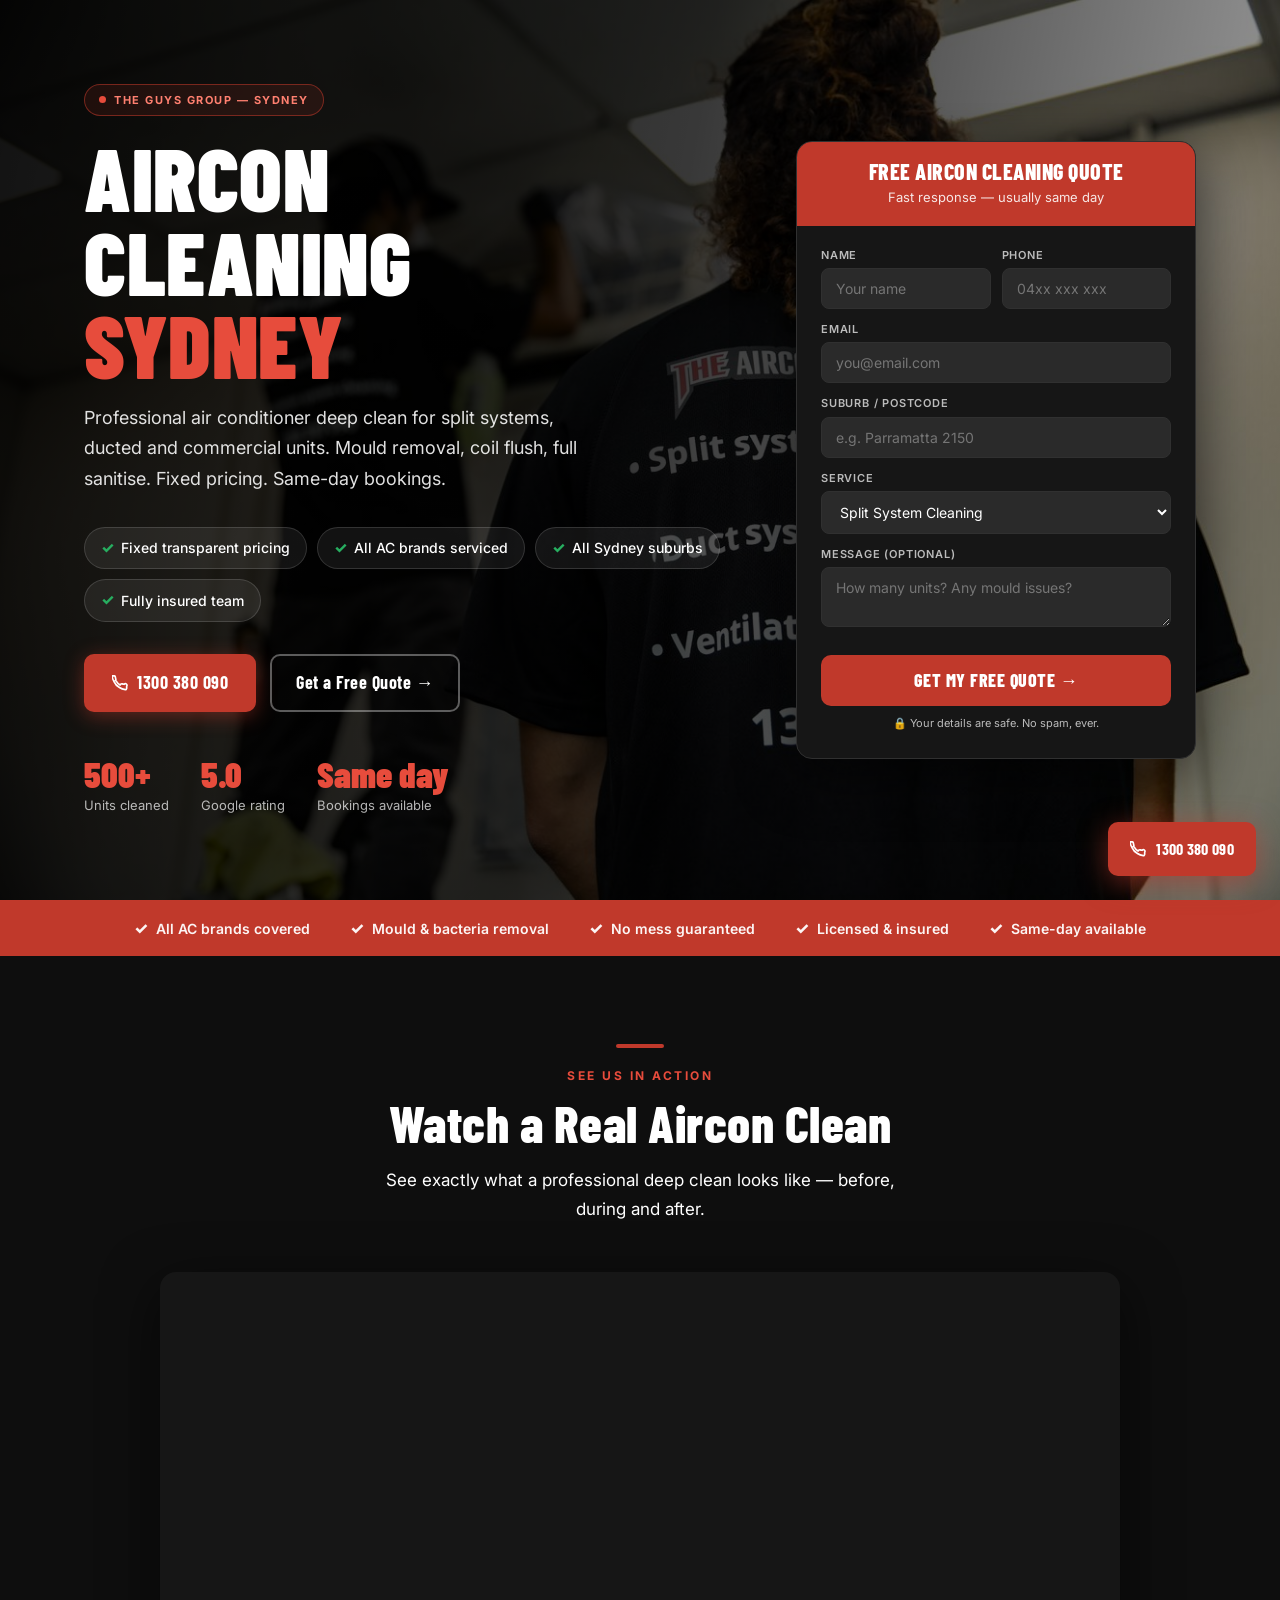
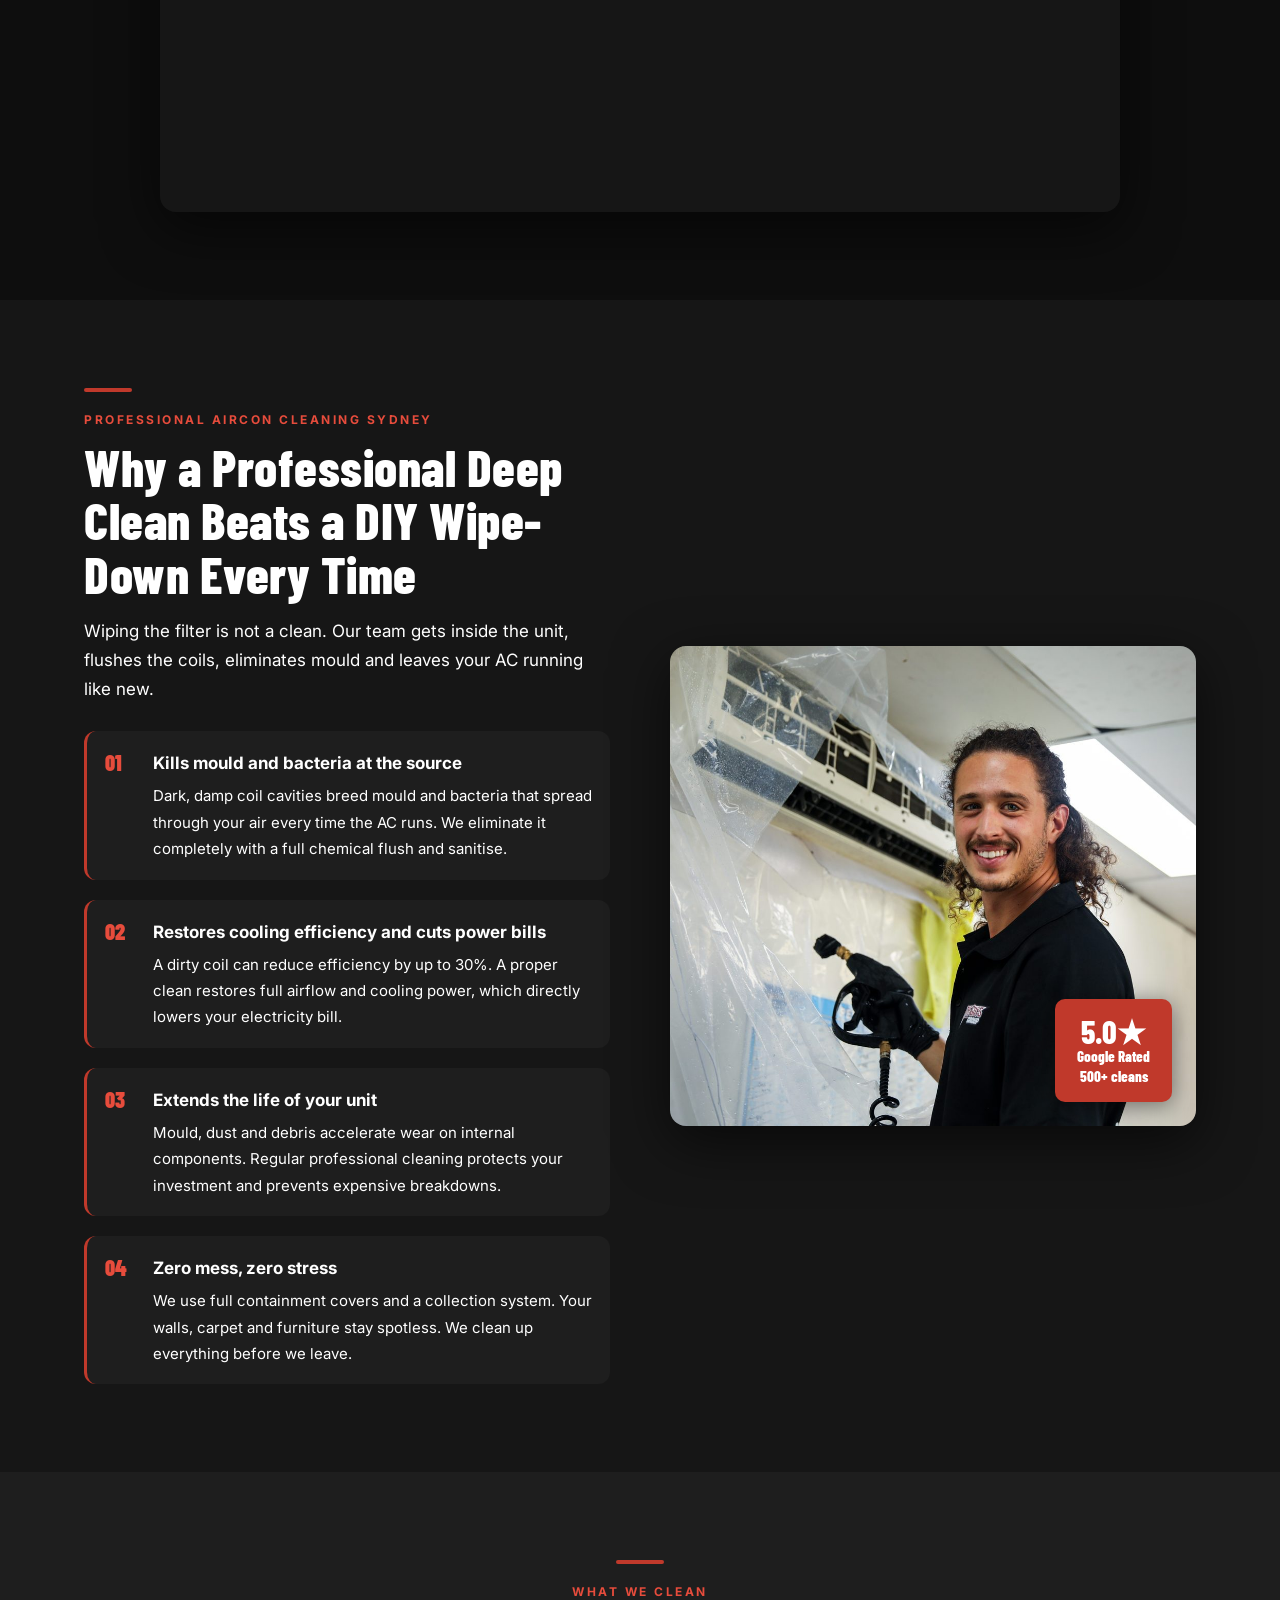
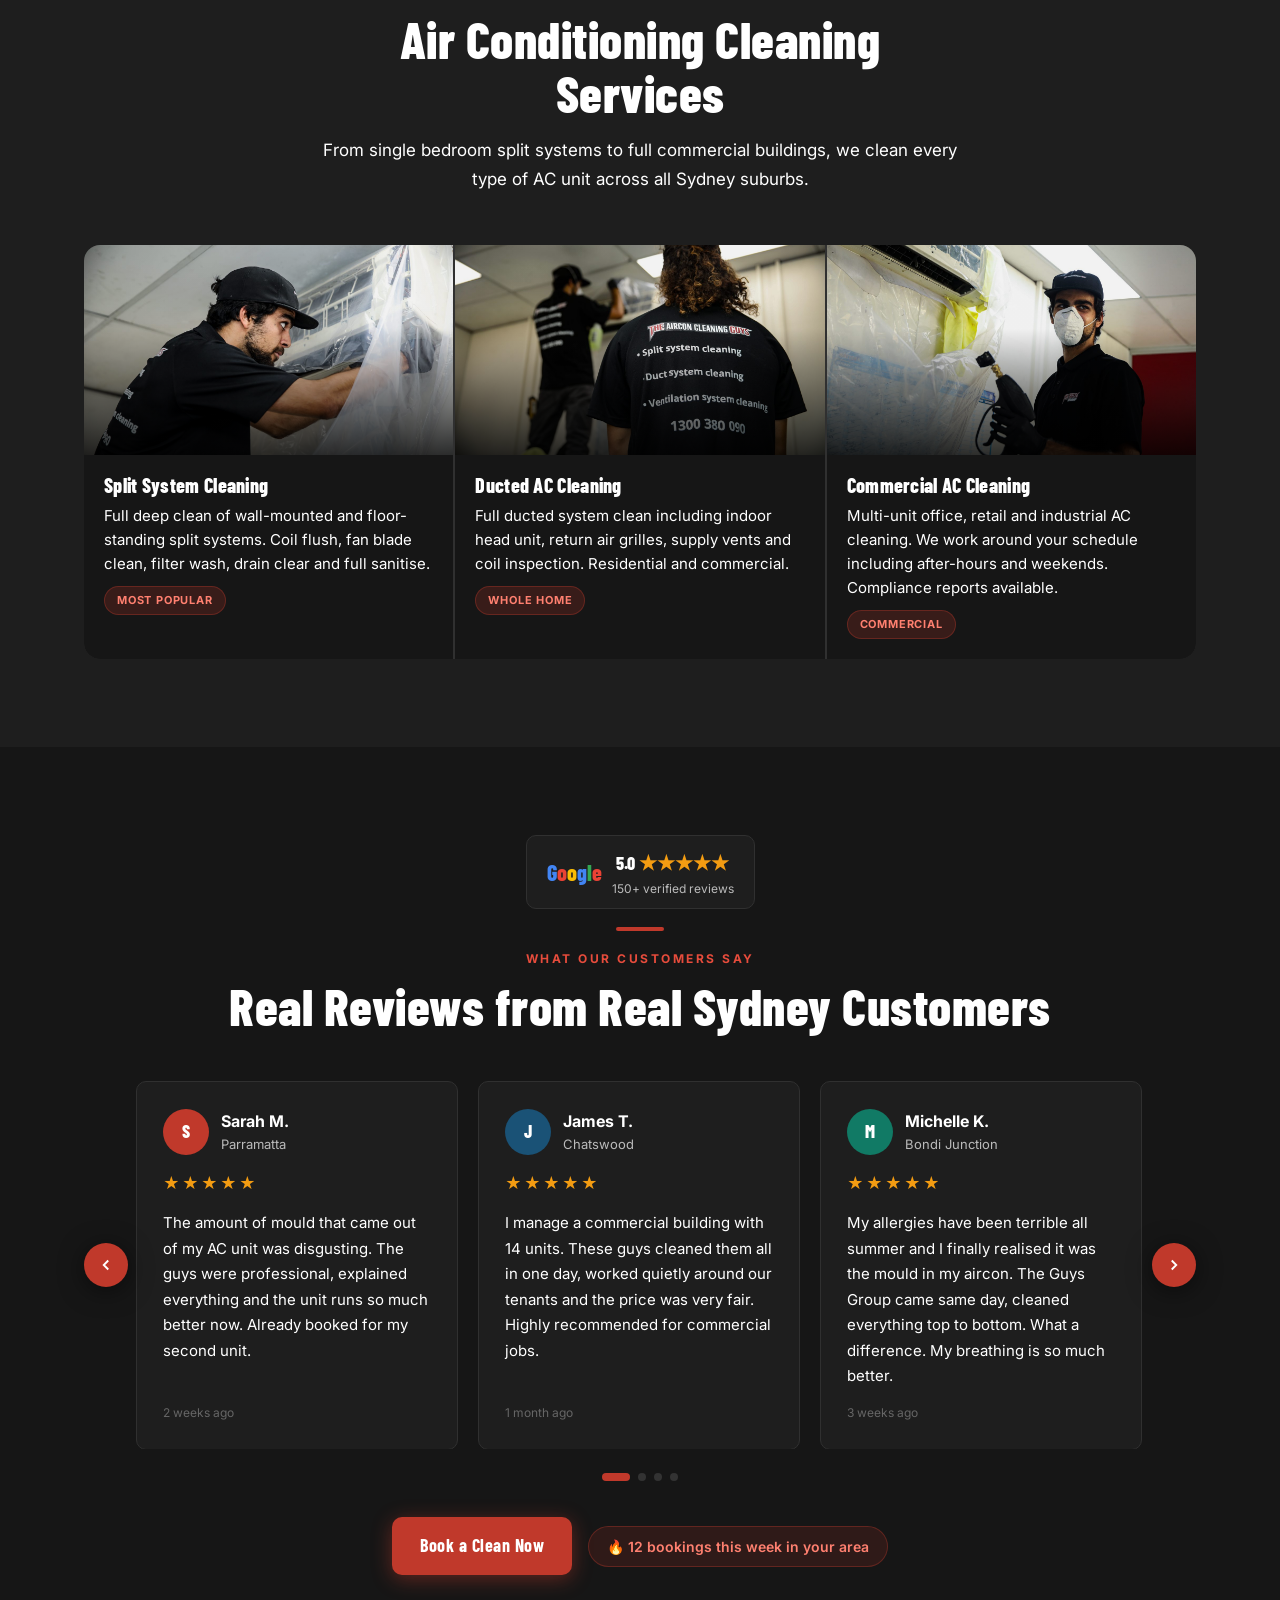
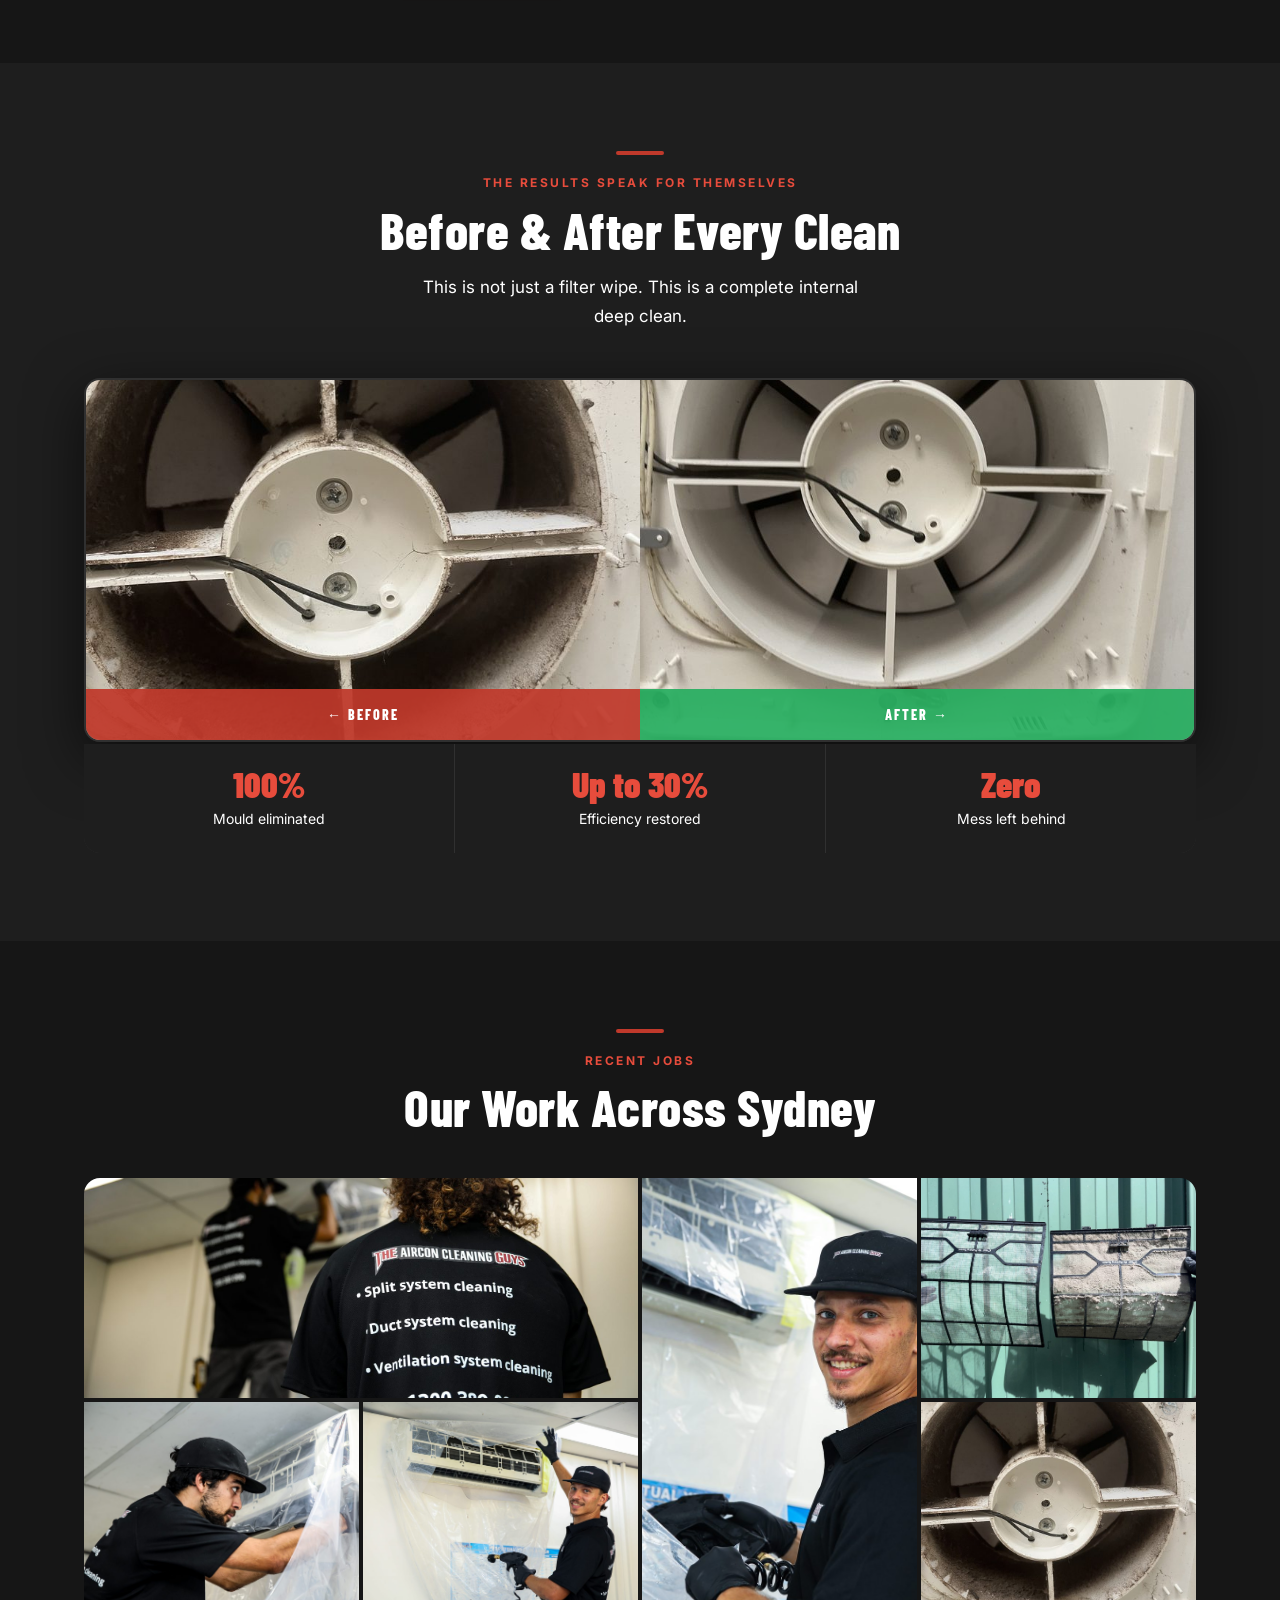
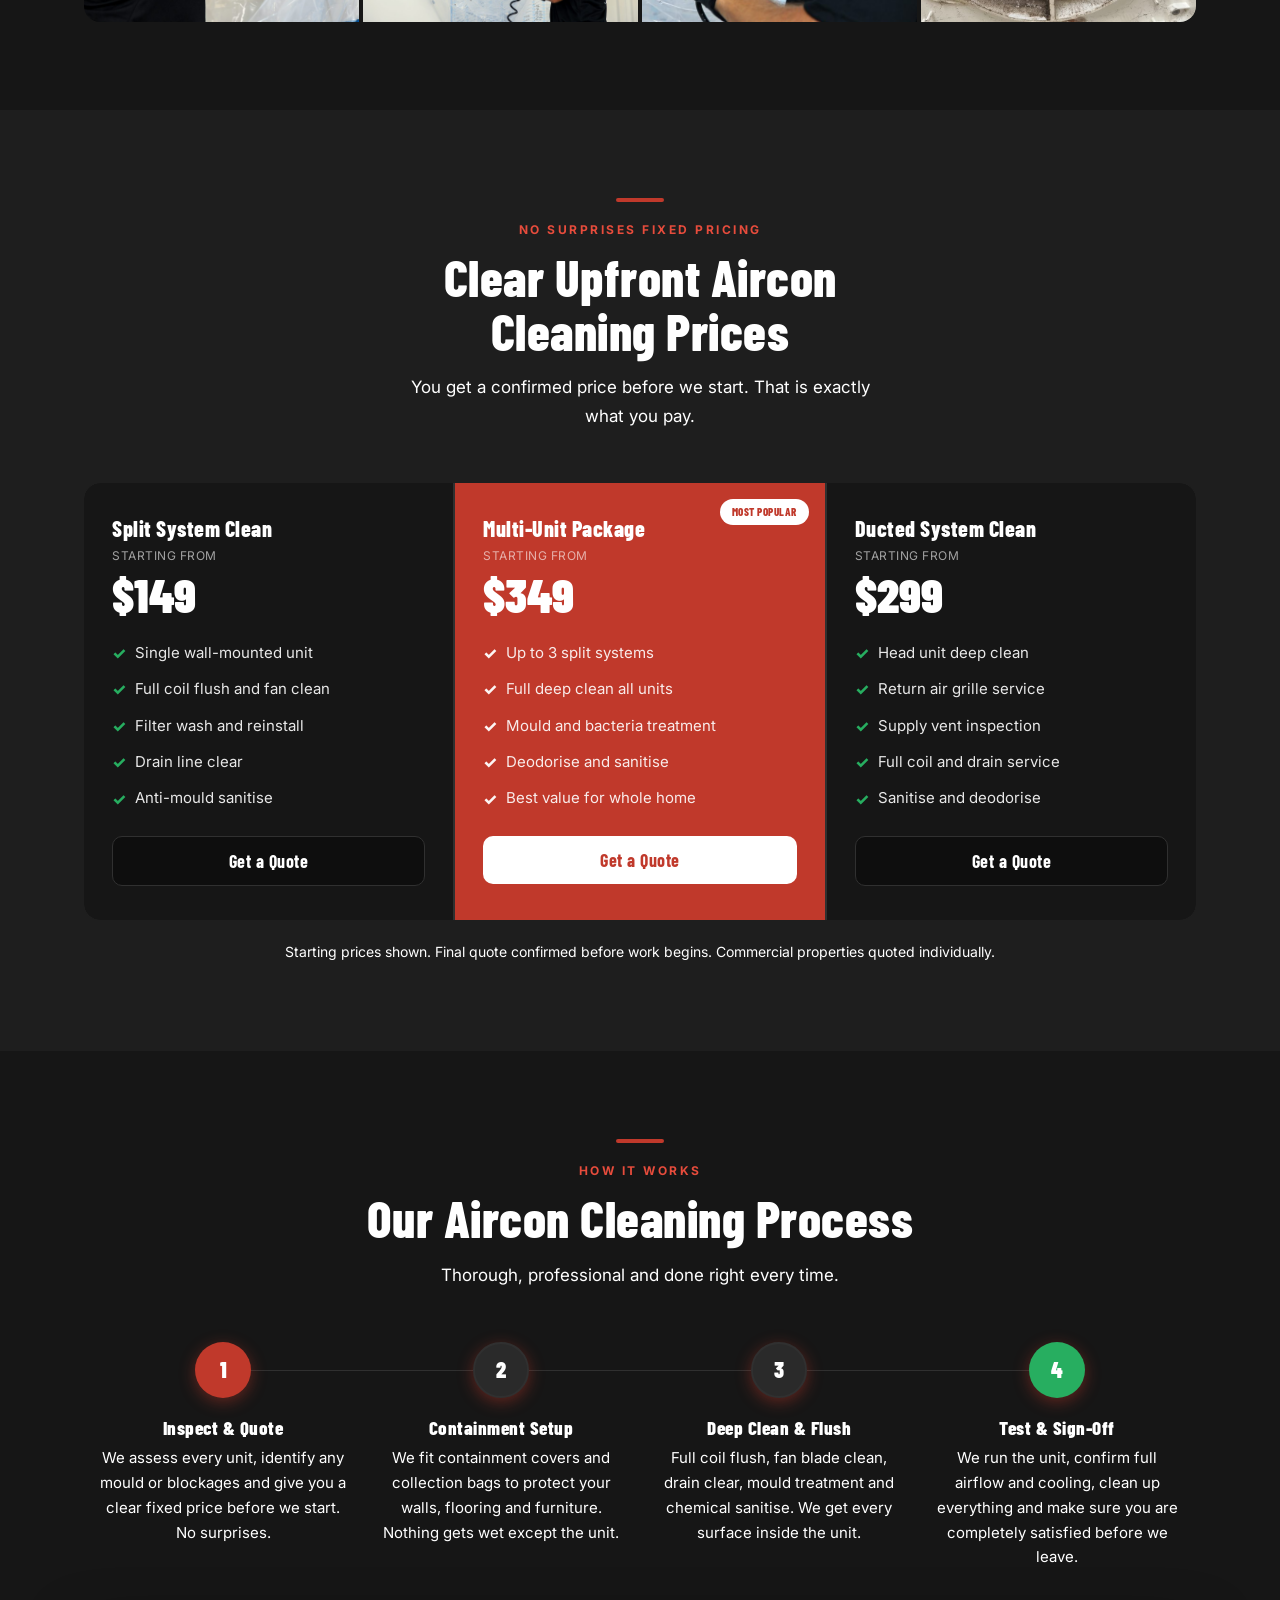
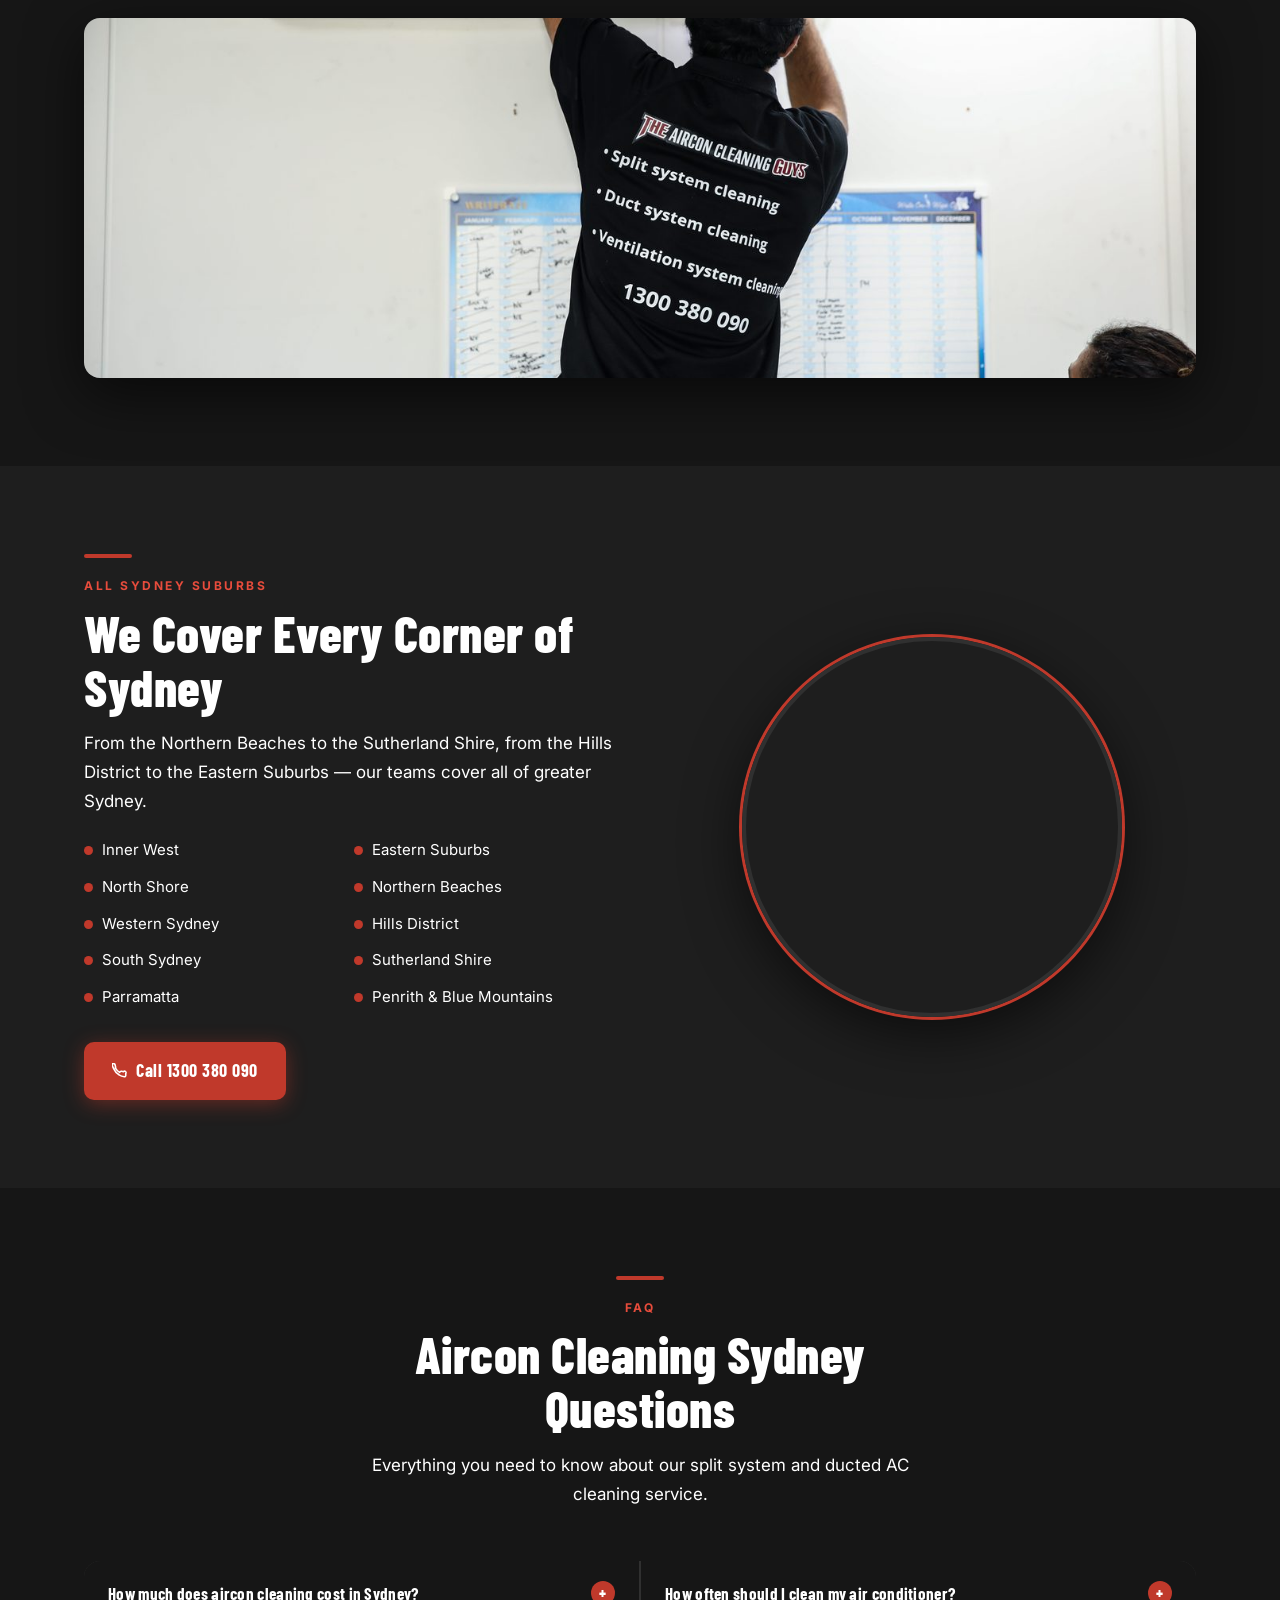
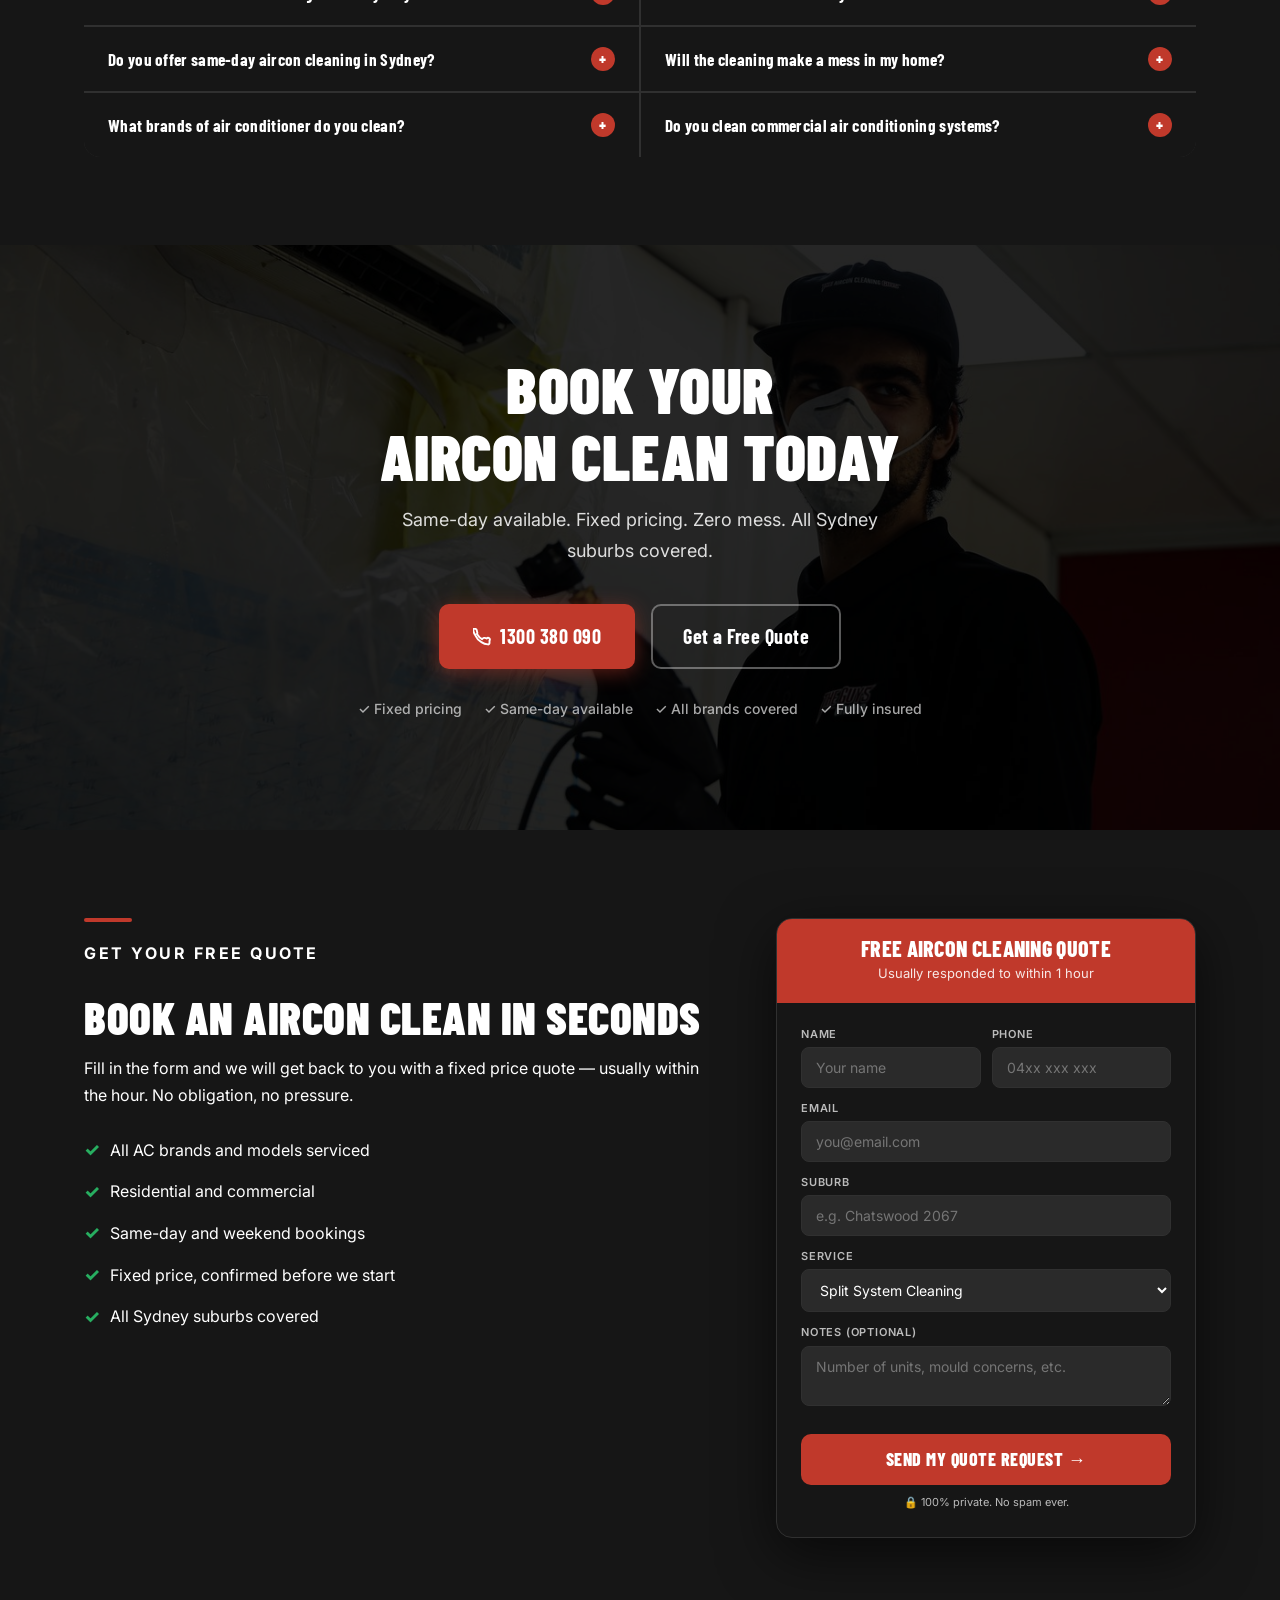
==== aircon-cleaning.html @ b76daede "Remove nav header from aircon cleaning page" ====
<!DOCTYPE html>
<html lang="en">
<head>
<meta charset="UTF-8">
<meta name="viewport" content="width=device-width,initial-scale=1">
<title>Air Conditioner Cleaning Sydney | The Guys Group | 1300 380 090</title>
<meta name="description" content="Professional air conditioner cleaning Sydney. Split system, ducted & commercial AC deep clean. Mould removal, coil clean, sanitise. Same-day bookings. Call 1300 380 090.">
<link rel="canonical" href="https://theguyservicegroup.com/aircon-cleaning">
<link href="https://fonts.googleapis.com/css2?family=Barlow+Condensed:wght@600;700;800;900&family=Inter:wght@400;500;600;700&display=swap" rel="stylesheet">
<script src="https://www.google.com/recaptcha/api.js?onload=onRecaptchaLoad&render=explicit" async defer></script>
<style>
:root{
  --red:#C0392B;--red-dark:#96261F;--red-light:#E74C3C;
  --dark:#0E0E0E;--dark2:#161616;--dark3:#1E1E1E;--mid:#2A2A2A;
  --border:#303030;--white:#FFFFFF;--off-white:#F0F0F0;
  --text:#FFFFFF;--muted:#BBBBBB;
  --green:#27AE60;
  --shadow:0 4px 24px rgba(0,0,0,0.5);
  --shadow-lg:0 16px 56px rgba(0,0,0,0.6);
  --radius:10px;--radius-lg:16px;
}
*,*::before,*::after{box-sizing:border-box;margin:0;padding:0}
html{scroll-behavior:smooth}
body{font-family:'Inter',sans-serif;font-size:16px;line-height:1.65;color:var(--white);background:var(--dark);overflow-x:hidden}
h1,h2,h3,h4,.heading-font{font-family:'Barlow Condensed',sans-serif;line-height:1.05;color:var(--white);letter-spacing:.5px}
img{max-width:100%;display:block}
a{text-decoration:none;color:inherit}
.container{width:100%;max-width:1160px;margin:0 auto;padding:0 24px}
.eyebrow{font-size:12px;font-weight:700;letter-spacing:2.5px;text-transform:uppercase;color:var(--red-light);margin-bottom:10px;font-family:'Inter',sans-serif}
.heading{font-size:clamp(30px,4vw,52px);font-weight:800;margin-bottom:16px}
.subtext{font-size:17px;color:var(--white);line-height:1.7;font-weight:400}
.section{padding:88px 0}
.section-dark{background:var(--dark2)}
.section-mid{background:var(--dark3)}
.red-bar{width:48px;height:4px;background:var(--red);margin-bottom:18px;border-radius:2px}

/* SCROLL ANIMATIONS */
.fade-up{opacity:0;transform:translateY(36px);transition:opacity .7s ease,transform .7s ease}
.fade-up.visible{opacity:1;transform:none}
.fade-left{opacity:0;transform:translateX(-36px);transition:opacity .7s ease,transform .7s ease}
.fade-left.visible{opacity:1;transform:none}
.fade-right{opacity:0;transform:translateX(36px);transition:opacity .7s ease,transform .7s ease}
.fade-right.visible{opacity:1;transform:none}
.delay-1{transition-delay:.1s}.delay-2{transition-delay:.2s}.delay-3{transition-delay:.3s}.delay-4{transition-delay:.4s}



/* HERO */
.hero{position:relative;min-height:100vh;display:flex;align-items:center;overflow:hidden;padding:60px 0}
.hero-bg{position:absolute;inset:0;background-image:url('images/aircon/aircon-cleaning-team-commercial-sydney.jpg');background-size:cover;background-position:center 30%}
.hero-overlay{position:absolute;inset:0;background:linear-gradient(100deg,rgba(0,0,0,0.93) 0%,rgba(0,0,0,0.78) 50%,rgba(0,0,0,0.35) 100%)}
.hero-inner{position:relative;z-index:1;display:grid;grid-template-columns:1fr 400px;gap:52px;align-items:center;width:100%}
.hero-tag{display:inline-flex;align-items:center;gap:8px;border:1px solid rgba(192,57,43,0.55);color:#FF8070;font-size:11px;font-weight:700;padding:6px 14px;border-radius:50px;margin-bottom:20px;letter-spacing:1.5px;text-transform:uppercase;font-family:'Inter',sans-serif;background:rgba(192,57,43,0.12)}
.live-dot{width:7px;height:7px;background:#E74C3C;border-radius:50%;animation:pulse 1.8s infinite}
@keyframes pulse{0%,100%{opacity:1;transform:scale(1)}50%{opacity:.4;transform:scale(1.4)}}
.hero h1{font-size:clamp(48px,7vw,88px);font-weight:900;color:white;margin-bottom:6px;line-height:.95;text-transform:uppercase}
.hero h1 .red{color:var(--red-light)}
.hero-sub{font-size:18px;color:rgba(255,255,255,0.88);margin-bottom:32px;max-width:520px;line-height:1.7;margin-top:16px}
.hero-pills{display:flex;flex-wrap:wrap;gap:10px;margin-bottom:32px}
.pill{display:flex;align-items:center;gap:7px;background:rgba(255,255,255,0.07);border:1px solid rgba(255,255,255,0.14);border-radius:50px;padding:8px 16px;color:var(--white);font-size:14px;font-weight:500}
.pill-tick{color:#27AE60;font-weight:800;font-size:15px}
.hero-btns{display:flex;align-items:center;gap:14px;flex-wrap:wrap;margin-bottom:44px}
.btn-red{display:inline-flex;align-items:center;gap:9px;background:var(--red);color:white;font-family:'Barlow Condensed',sans-serif;font-weight:700;font-size:18px;letter-spacing:.5px;padding:14px 28px;border-radius:var(--radius);transition:all .2s;box-shadow:0 4px 20px rgba(192,57,43,0.45)}
.btn-red:hover{background:var(--red-dark);transform:translateY(-2px)}
.btn-ghost{display:inline-flex;align-items:center;gap:9px;background:transparent;border:2px solid rgba(255,255,255,0.35);color:white;font-family:'Barlow Condensed',sans-serif;font-weight:700;font-size:18px;letter-spacing:.5px;padding:12px 24px;border-radius:var(--radius);transition:all .2s}
.btn-ghost:hover{border-color:white;background:rgba(255,255,255,0.1)}
.hero-stats{display:flex;gap:32px;flex-wrap:wrap}
.h-stat .n{font-family:'Barlow Condensed',sans-serif;font-weight:900;font-size:36px;color:var(--red-light);line-height:1}
.h-stat .l{font-size:13px;color:rgba(255,255,255,0.7);margin-top:3px}

/* FORM */
.form-card{background:var(--dark2);border:1px solid var(--border);border-radius:var(--radius-lg);overflow:hidden;box-shadow:var(--shadow-lg)}
.form-top{background:var(--red);padding:18px 24px;text-align:center}
.form-top h3{font-family:'Barlow Condensed',sans-serif;font-size:22px;font-weight:800;color:white;margin:0;letter-spacing:.5px}
.form-top p{font-size:13px;color:rgba(255,255,255,0.88);margin-top:4px}
.form-body{padding:20px 24px 26px}
.fr{margin-bottom:11px}
.fr label{display:block;font-size:11px;font-weight:600;color:var(--muted);margin-bottom:4px;text-transform:uppercase;letter-spacing:.8px}
.fr input,.fr select,.fr textarea{width:100%;background:var(--mid);border:1px solid var(--border);border-radius:8px;padding:11px 14px;font-family:'Inter',sans-serif;font-size:14px;color:var(--white);outline:none;transition:border-color .2s}
.fr input:focus,.fr select:focus,.fr textarea:focus{border-color:var(--red-light)}
.fr select option{background:var(--mid);color:white}
.fr textarea{resize:vertical;min-height:60px}
.fg{display:grid;grid-template-columns:1fr 1fr;gap:11px}
.recaptcha-wrap{margin:8px 0 4px;display:flex;justify-content:center;transform:scale(0.85);transform-origin:left center}
.recaptcha-error{color:#E74C3C;font-size:11px;margin-top:3px;display:none;font-weight:600}
.btn-submit{width:100%;background:var(--red);color:white;font-family:'Barlow Condensed',sans-serif;font-weight:800;font-size:18px;letter-spacing:.5px;padding:14px;border:none;border-radius:var(--radius);cursor:pointer;margin-top:6px;transition:all .2s}
.btn-submit:hover{background:var(--red-dark);transform:translateY(-1px)}
.form-note{text-align:center;font-size:11px;color:var(--muted);margin-top:8px}

/* TRUST BAR */
.trust-bar{background:var(--red);padding:15px 0}
.trust-bar-inner{display:flex;align-items:center;justify-content:center;gap:40px;flex-wrap:wrap}
.tb-item{display:flex;align-items:center;gap:8px;color:rgba(255,255,255,0.95);font-size:14px;font-weight:600}
.tb-check{font-weight:800;font-size:16px}

/* VIDEO */
.video-section{background:var(--dark);padding:88px 0}
.video-hdr{text-align:center;margin-bottom:48px}
.video-wrap{position:relative;border-radius:var(--radius-lg);overflow:hidden;box-shadow:var(--shadow-lg);background:var(--dark2);max-width:960px;margin:0 auto}
.video-wrap iframe{width:100%;aspect-ratio:16/9;display:block;border:0}
.video-mobile{display:none;max-width:400px;margin:0 auto;border-radius:var(--radius-lg);overflow:hidden;box-shadow:var(--shadow-lg)}
.video-mobile iframe{width:100%;aspect-ratio:9/16;display:block;border:0}
@media(max-width:640px){.video-wrap{display:none}.video-mobile{display:block}}

/* WHY */
.why-grid{display:grid;grid-template-columns:1fr 1fr;gap:60px;align-items:center}
.why-img-wrap{position:relative;border-radius:var(--radius-lg);overflow:hidden;box-shadow:var(--shadow-lg)}
.why-img-wrap img{width:100%;height:480px;object-fit:cover;object-position:center top;display:block}
@media(max-width:960px){.hero-inner{display:flex;flex-direction:column}.hero-inner .form-card{width:100%;max-width:100%}}
.why-badge{position:absolute;bottom:24px;right:24px;background:var(--red);color:white;font-family:'Barlow Condensed',sans-serif;font-weight:800;font-size:15px;padding:16px 22px;border-radius:var(--radius);text-align:center;line-height:1.3;box-shadow:var(--shadow)}
.why-badge .big{display:block;font-size:32px;line-height:1}
.why-list{list-style:none;display:flex;flex-direction:column;gap:20px;margin-top:28px}
.why-item{display:flex;align-items:flex-start;gap:16px;padding:18px;background:var(--dark3);border-radius:12px;border-left:3px solid var(--red);transition:transform .15s}
.why-item:hover{transform:translateX(5px)}
.wi-num{font-family:'Barlow Condensed',sans-serif;font-weight:900;font-size:22px;color:var(--red-light);min-width:32px;line-height:1;padding-top:2px}
.wi-text strong{display:block;font-size:17px;font-weight:700;color:white;margin-bottom:5px}
.wi-text span{font-size:15px;color:var(--white);line-height:1.6}

/* SERVICES */
.svc-intro{text-align:center;max-width:640px;margin:0 auto 52px}
.svc-grid{display:grid;grid-template-columns:repeat(3,1fr);gap:2px;background:var(--border);border-radius:var(--radius-lg);overflow:hidden}
.svc-tile{background:var(--dark2);overflow:hidden;position:relative;cursor:default}
.svc-tile:hover .svc-img img{transform:scale(1.07)}
.svc-img{height:210px;overflow:hidden;position:relative}
.svc-img img{width:100%;height:100%;object-fit:cover;display:block;transition:transform .45s}
.svc-overlay{position:absolute;inset:0;background:linear-gradient(to top,rgba(0,0,0,0.8) 0%,rgba(0,0,0,0.05) 60%)}
.svc-body{padding:20px}
.svc-body h3{font-family:'Barlow Condensed',sans-serif;font-size:20px;font-weight:800;color:white;margin-bottom:8px;letter-spacing:.3px}
.svc-body p{font-size:15px;color:var(--white);line-height:1.6}
.svc-tag{display:inline-block;margin-top:10px;background:rgba(192,57,43,0.2);color:#FF8070;font-size:11px;font-weight:700;padding:4px 12px;border-radius:50px;border:1px solid rgba(192,57,43,0.35);letter-spacing:.8px;text-transform:uppercase;font-family:'Inter',sans-serif}

/* REVIEWS */
.rev-section-hdr{text-align:center;margin-bottom:48px}
.carousel-outer{position:relative;padding:0 52px}
.carousel-wrap{overflow:hidden;border-radius:4px}
.carousel-track{display:flex;transition:transform .75s cubic-bezier(0.25,0.46,0.45,0.94);will-change:transform}
.rev-card{background:var(--dark3);border:1px solid var(--border);border-radius:var(--radius);padding:26px;display:flex;flex-direction:column;gap:14px;flex-shrink:0;box-sizing:border-box;transition:border-color .2s}
.rev-card:hover{border-color:rgba(192,57,43,0.45)}
.rev-row{display:flex;align-items:center;gap:12px}
.rev-av{width:46px;height:46px;border-radius:50%;color:white;display:flex;align-items:center;justify-content:center;font-family:'Barlow Condensed',sans-serif;font-weight:800;font-size:18px;flex-shrink:0}
.rev-name{font-weight:700;font-size:16px;color:white}
.rev-sub{font-size:13px;color:var(--muted)}
.rev-stars{color:#F39C12;font-size:16px;letter-spacing:2px}
.rev-text{font-size:15px;color:var(--white);line-height:1.7;flex:1}
.rev-date{font-size:12px;color:#666}
.carousel-arrow{position:absolute;top:50%;transform:translateY(-50%);z-index:10;width:44px;height:44px;border-radius:50%;background:var(--red);border:none;cursor:pointer;display:flex;align-items:center;justify-content:center;box-shadow:var(--shadow);transition:all .2s;color:white}
.carousel-arrow:hover{background:var(--red-dark);transform:translateY(-50%) scale(1.1)}
.carousel-arrow.prev{left:0}.carousel-arrow.next{right:0}
.carousel-arrow svg{width:18px;height:18px;stroke:white;fill:none;stroke-width:2.5}
.carousel-dots{display:flex;justify-content:center;gap:8px;margin-top:24px}
.carousel-dot{width:8px;height:8px;border-radius:50%;background:#333;border:none;cursor:pointer;transition:all .3s;padding:0}
.carousel-dot.active{background:var(--red);width:28px;border-radius:4px}
.g-badge{display:inline-flex;align-items:center;gap:10px;background:var(--dark3);border:1px solid var(--border);border-radius:10px;padding:10px 20px;margin-bottom:18px}
.g-letters{font-family:'Barlow Condensed',sans-serif;font-weight:800;font-size:22px}
.G{color:#4285F4}.o1{color:#EA4335}.o2{color:#FBBC05}.g2{color:#4285F4}.l{color:#34A853}.e{color:#EA4335}
.g-score{font-family:'Barlow Condensed',sans-serif;font-weight:800;font-size:18px;color:white}
.g-count{font-size:12px;color:var(--muted)}
.g-stars{color:#F39C12;font-size:20px}
.rev-btns{display:flex;align-items:center;justify-content:center;gap:16px;margin-top:36px;flex-wrap:wrap}
.btn-outline-white{display:inline-flex;align-items:center;gap:9px;border:2px solid var(--border);color:var(--white);font-family:'Barlow Condensed',sans-serif;font-weight:700;font-size:18px;letter-spacing:.5px;padding:12px 22px;border-radius:var(--radius);transition:all .2s}
.btn-outline-white:hover{border-color:var(--red-light);color:var(--red-light)}
.urgency-tag{background:rgba(192,57,43,0.15);border:1px solid rgba(192,57,43,0.35);color:#FF8070;border-radius:50px;padding:8px 18px;font-size:14px;font-weight:600}

/* BEFORE AFTER */
.ba-hdr{text-align:center;max-width:560px;margin:0 auto 48px}
.ba-split{display:grid;grid-template-columns:1fr 1fr;border-radius:var(--radius-lg);overflow:hidden;box-shadow:var(--shadow-lg);border:2px solid var(--border)}
.ba-side{position:relative;overflow:hidden}
.ba-side img{width:100%;height:360px;object-fit:cover;display:block;transition:transform .4s}
.ba-side:hover img{transform:scale(1.03)}
.ba-badge{position:absolute;bottom:0;left:0;right:0;padding:14px;text-align:center;font-family:'Barlow Condensed',sans-serif;font-weight:800;font-size:14px;letter-spacing:2px;text-transform:uppercase;color:white}
.ba-badge.before{background:rgba(192,57,43,0.92)}.ba-badge.after{background:rgba(39,174,96,0.92)}
.ba-stats{display:grid;grid-template-columns:repeat(3,1fr);gap:1px;background:var(--border);margin-top:2px;border-radius:0 0 var(--radius-lg) var(--radius-lg);overflow:hidden}
.ba-stat{background:var(--dark3);padding:22px;text-align:center}
.ba-stat .n{font-family:'Barlow Condensed',sans-serif;font-weight:900;font-size:36px;color:var(--red-light);line-height:1}
.ba-stat .l{font-size:14px;color:var(--white);margin-top:5px}

/* GALLERY */
.gallery-hdr{text-align:center;margin-bottom:44px}
.gallery-grid{display:grid;grid-template-columns:repeat(4,1fr);grid-auto-rows:220px;gap:4px;border-radius:var(--radius-lg);overflow:hidden}
.gi{overflow:hidden;position:relative}
.gi img{width:100%;height:100%;object-fit:cover;display:block;transition:transform .45s}
.gi:hover img{transform:scale(1.06)}
.gi.tall{grid-row:span 2}.gi.wide{grid-column:span 2}

/* PRICING */
.pricing-hdr{text-align:center;max-width:560px;margin:0 auto 52px}
.pricing-grid{display:grid;grid-template-columns:repeat(3,1fr);gap:2px;background:var(--border);border-radius:var(--radius-lg);overflow:hidden}
.pc{background:var(--dark2);padding:34px 28px;position:relative;transition:background .2s}
.pc:hover{background:var(--dark3)}.pc.feat{background:var(--red)}.pc.feat:hover{background:var(--red-dark)}
.pc-pop{position:absolute;top:16px;right:16px;background:white;color:var(--red);font-family:'Barlow Condensed',sans-serif;font-weight:800;font-size:11px;padding:4px 12px;border-radius:50px;letter-spacing:.5px;text-transform:uppercase}
.pc h3{font-family:'Barlow Condensed',sans-serif;font-size:22px;font-weight:800;color:white;margin-bottom:6px}
.pc-from{font-size:12px;color:rgba(255,255,255,0.6);text-transform:uppercase;letter-spacing:.5px;margin-bottom:4px}
.pc-num{font-family:'Barlow Condensed',sans-serif;font-weight:900;font-size:48px;color:white;line-height:1;margin-bottom:22px}
.pc-feats{list-style:none;display:flex;flex-direction:column;gap:10px;margin-bottom:24px}
.pc-feats li{display:flex;align-items:center;gap:9px;font-size:15px;color:rgba(255,255,255,0.9)}
.pfc{color:#27AE60;font-weight:800;font-size:16px}
.pc.feat .pfc{color:rgba(255,255,255,0.95)}
.btn-price{width:100%;background:var(--dark);color:white;font-family:'Barlow Condensed',sans-serif;font-weight:700;font-size:18px;letter-spacing:.5px;padding:13px;border:1px solid var(--border);border-radius:var(--radius);cursor:pointer;transition:all .2s}
.btn-price:hover{background:var(--red);border-color:var(--red)}
.pc.feat .btn-price{background:white;color:var(--red);border:none}
.pc.feat .btn-price:hover{background:var(--dark);color:white}
.pricing-note{text-align:center;font-size:14px;color:var(--white);margin-top:20px}

/* PROCESS */
.proc-hdr{text-align:center;margin-bottom:52px}
.proc-grid{display:grid;grid-template-columns:repeat(4,1fr);gap:0;position:relative}
.proc-grid::before{content:"";position:absolute;top:28px;left:12.5%;right:12.5%;height:1px;background:var(--border);z-index:0}
.proc-step{text-align:center;padding:0 16px;position:relative;z-index:1}
.proc-num{width:56px;height:56px;background:var(--red);border-radius:50%;display:flex;align-items:center;justify-content:center;font-family:'Barlow Condensed',sans-serif;font-weight:900;font-size:22px;color:white;margin:0 auto 20px;box-shadow:0 4px 16px rgba(192,57,43,0.45)}
.proc-step:nth-child(2) .proc-num,.proc-step:nth-child(3) .proc-num{background:var(--mid);border:2px solid var(--border)}
.proc-step:nth-child(4) .proc-num{background:var(--green)}
.proc-step h3{font-family:'Barlow Condensed',sans-serif;font-size:19px;font-weight:800;color:white;margin-bottom:9px}
.proc-step p{font-size:15px;color:var(--white);line-height:1.65}
.proc-img{border-radius:var(--radius-lg);overflow:hidden;box-shadow:var(--shadow-lg);margin-top:48px}
.proc-img img{width:100%;height:360px;object-fit:cover;display:block}

/* MAP */
.map-layout{display:grid;grid-template-columns:1fr 1fr;gap:56px;align-items:center}
.map-circle{width:380px;height:380px;border-radius:50%;overflow:hidden;border:4px solid var(--border);box-shadow:0 0 0 3px var(--red),var(--shadow-lg);position:relative;flex-shrink:0}
.map-circle iframe{width:100%;height:100%;border:0;display:block;pointer-events:none}
.map-points{list-style:none;display:grid;grid-template-columns:1fr 1fr;gap:12px;margin-top:22px}
.map-point{display:flex;align-items:center;gap:9px;font-size:15px;color:var(--white)}
.map-dot{width:9px;height:9px;border-radius:50%;background:var(--red);flex-shrink:0}

/* FAQ */
.faq-grid{display:grid;grid-template-columns:1fr 1fr;gap:2px;background:var(--border);border-radius:var(--radius-lg);overflow:hidden;margin-top:52px}
.faq-item{background:var(--dark2)}
.faq-q{width:100%;background:none;border:none;padding:20px 24px;text-align:left;font-family:'Barlow Condensed',sans-serif;font-weight:700;font-size:17px;letter-spacing:.3px;color:white;cursor:pointer;display:flex;align-items:center;justify-content:space-between;gap:12px;transition:background .2s}
.faq-q:hover{background:var(--mid)}
.faq-icon{width:24px;height:24px;border-radius:50%;background:var(--red);color:white;display:flex;align-items:center;justify-content:center;font-size:16px;font-weight:800;flex-shrink:0;transition:transform .3s}
.faq-q.open .faq-icon{transform:rotate(45deg)}
.faq-a{max-height:0;overflow:hidden;transition:max-height .35s ease}
.faq-a.open{max-height:300px}
.faq-a p{padding:0 24px 20px;font-size:15px;color:var(--white);line-height:1.75}

/* FINAL CTA */
.fcta{position:relative;overflow:hidden;padding:110px 0;text-align:center}
.fcta-bg{position:absolute;inset:0;background-image:url('images/aircon/aircon-cleaning-technician-mask-sydney.jpg');background-size:cover;background-position:center}
.fcta-overlay{position:absolute;inset:0;background:rgba(0,0,0,0.85)}
.fcta-inner{position:relative;z-index:1}
.fcta h2{font-size:clamp(36px,5vw,68px);font-weight:900;color:white;margin-bottom:16px;text-transform:uppercase}
.fcta p{font-size:18px;color:rgba(255,255,255,0.85);margin-bottom:38px;max-width:540px;margin-left:auto;margin-right:auto;line-height:1.7}
.fcta-btns{display:flex;justify-content:center;gap:16px;flex-wrap:wrap}
.ftrust{margin-top:28px;color:rgba(255,255,255,0.65);font-size:14px;display:flex;align-items:center;justify-content:center;gap:22px;flex-wrap:wrap;font-weight:500}

/* FINAL FORM */
.ff-grid{display:grid;grid-template-columns:1fr 420px;gap:60px;align-items:start}
.ff-copy h2{font-size:clamp(28px,3.5vw,48px);font-weight:900;margin-bottom:14px;text-transform:uppercase}
.ff-copy p{font-size:16px;color:var(--white);margin-bottom:26px;line-height:1.7}
.perks{list-style:none;display:flex;flex-direction:column;gap:12px}
.perks li{display:flex;align-items:center;gap:10px;font-size:16px;color:var(--white)}
.pck{color:var(--green);font-size:18px;font-weight:800}
.ff-card{background:var(--dark2);border:1px solid var(--border);border-radius:var(--radius-lg);overflow:hidden;box-shadow:var(--shadow-lg)}
.ff-band{background:var(--red);padding:18px 24px;text-align:center}
.ff-band h3{font-family:'Barlow Condensed',sans-serif;font-size:22px;font-weight:800;color:white;margin:0;letter-spacing:.3px}
.ff-band p{font-size:13px;color:rgba(255,255,255,0.88);margin-top:3px}
.ff-body{padding:22px 24px 26px}

/* FLOAT */
.float-cta{position:fixed;bottom:24px;right:24px;z-index:900;animation:slideup .7s ease-out}
.float-btn{display:flex;align-items:center;gap:10px;background:var(--red);color:white;font-family:'Barlow Condensed',sans-serif;font-weight:700;font-size:16px;letter-spacing:.3px;padding:14px 22px;border-radius:var(--radius);box-shadow:0 6px 28px rgba(192,57,43,0.55);transition:all .2s}
.float-btn:hover{background:var(--red-dark);transform:translateY(-2px)}
@keyframes slideup{0%{transform:translateY(80px);opacity:0}80%{transform:translateY(-4px)}100%{transform:translateY(0);opacity:1}}

/* MOBILE */
@media(max-width:960px){
  .hero-inner,.why-grid,.ff-grid,.map-layout{grid-template-columns:1fr;gap:36px}
  .hero{min-height:auto;padding:100px 0 60px}
  .form-card{max-width:520px;width:100%}
  .svc-grid{grid-template-columns:1fr 1fr}
  .gallery-grid{grid-template-columns:1fr 1fr;grid-auto-rows:180px}
  .gi.tall{grid-row:span 1}.gi.wide{grid-column:span 1}
  .ba-split{grid-template-columns:1fr}
  .ba-side img{height:260px}
  .pricing-grid{grid-template-columns:1fr;max-width:440px;margin:0 auto}
  .proc-grid{grid-template-columns:1fr 1fr;gap:36px}
  .proc-grid::before{display:none}
  .faq-grid{grid-template-columns:1fr}
  .map-circle{width:300px;height:300px}
  .carousel-outer{padding:0 44px}
  .nav-logo{font-size:16px;letter-spacing:0}
  .why-img-wrap img{height:360px}
  .section{padding:64px 0}
  .hero-stats{gap:20px}
  .ff-grid{grid-template-columns:1fr}
  .ff-card{max-width:520px}
  .ba-stats{grid-template-columns:repeat(3,1fr)}
}
@media(max-width:640px){
  .svc-grid,.proc-grid{grid-template-columns:1fr}
  .gallery-grid{grid-template-columns:1fr 1fr;grid-auto-rows:150px}
  .fg{grid-template-columns:1fr}
  .btn-red,.btn-ghost{width:100%;justify-content:center;font-size:16px}
  .hero h1{font-size:48px}
  .hero-sub{font-size:16px}
  .hero-pills{gap:8px}
  .pill{font-size:13px;padding:7px 12px}
  .trust-bar-inner{gap:12px;padding:0 8px}
  .tb-item{font-size:13px}
  .carousel-outer{padding:0 36px}
  .map-layout{grid-template-columns:1fr}
  .map-circle{width:260px;height:260px;margin:0 auto}
  .map-points{grid-template-columns:1fr}
  .ba-stats{grid-template-columns:1fr}
  .ba-stat{padding:16px}
  .ba-side img{height:220px}
  .nav-logo{font-size:13px}
  .nav-phone{font-size:14px;padding:8px 14px}
  .nav-phone svg{display:none}
  .pricing-grid{max-width:100%}
  .pc{padding:26px 20px}
  .hero-stats .h-stat .n{font-size:28px}
  .h-stat .l{font-size:12px}
  .hero-stats{gap:16px}
  .section{padding:52px 0}
  .why-img-wrap img{height:280px}
  .proc-img img{height:220px}
  .recaptcha-wrap{transform:scale(0.75);transform-origin:left center}
  .urgency-tag{font-size:12px;padding:6px 14px}
  .rev-btns{flex-direction:column;align-items:center}
  .fcta{padding:72px 0}
  .ftrust{gap:14px;font-size:13px}
  .ff-copy h2{font-size:28px}
  .float-btn{font-size:14px;padding:12px 18px}
}
</style>
</head>
<body>



<!-- HERO -->
<section class="hero" id="home">
  <div class="hero-bg"></div>
  <div class="hero-overlay"></div>
  <div class="container">
    <div class="hero-inner">
      <div class="fade-left">
        <div class="hero-tag"><span class="live-dot"></span> The Guys Group &mdash; Sydney</div>
        <h1>AIRCON<br>CLEANING<br><span class="red">SYDNEY</span></h1>
        <p class="hero-sub">Professional air conditioner deep clean for split systems, ducted and commercial units. Mould removal, coil flush, full sanitise. Fixed pricing. Same-day bookings.</p>
        <div class="hero-pills">
          <div class="pill"><span class="pill-tick">&#10003;</span> Fixed transparent pricing</div>
          <div class="pill"><span class="pill-tick">&#10003;</span> All AC brands serviced</div>
          <div class="pill"><span class="pill-tick">&#10003;</span> All Sydney suburbs</div>
          <div class="pill"><span class="pill-tick">&#10003;</span> Fully insured team</div>
        </div>
        <div class="hero-btns">
          <a href="tel:1300380090" class="btn-red">
            <svg width="16" height="16" viewBox="0 0 24 24" fill="none" stroke="currentColor" stroke-width="2.5"><path d="M22 16.92v3a2 2 0 01-2.18 2 19.79 19.79 0 01-8.63-3.07A19.5 19.5 0 013.07 9.81 19.79 19.79 0 010 1.19h3a2 2 0 012 1.72 13.1 13.1 0 00.67 2.95 2 2 0 01-.45 2.11L6.09 8.91a16 16 0 006 6l1.19-1.19a2 2 0 012.11-.45 13.1 13.1 0 002.95.67A2 2 0 0122 16.92z"/></svg>
            1300 380 090
          </a>
          <a href="#quote" class="btn-ghost">Get a Free Quote &#8594;</a>
        </div>
        <div class="hero-stats">
          <div class="h-stat"><div class="n">500+</div><div class="l">Units cleaned</div></div>
          <div class="h-stat"><div class="n">5.0</div><div class="l">Google rating</div></div>
          <div class="h-stat"><div class="n">Same day</div><div class="l">Bookings available</div></div>
        </div>
      </div>
      <div class="form-card fade-right" id="quote">
        <div class="form-top">
          <h3>FREE AIRCON CLEANING QUOTE</h3>
          <p>Fast response &mdash; usually same day</p>
        </div>
        <div class="form-body">
          <div class="fg">
            <div class="fr"><label>Name</label><input type="text" placeholder="Your name"></div>
            <div class="fr"><label>Phone</label><input type="tel" placeholder="04xx xxx xxx"></div>
          </div>
          <div class="fr"><label>Email</label><input type="email" placeholder="you@email.com"></div>
          <div class="fr"><label>Suburb / Postcode</label><input type="text" placeholder="e.g. Parramatta 2150"></div>
          <div class="fr"><label>Service</label>
            <select>
              <option>Split System Cleaning</option>
              <option>Ducted AC Cleaning</option>
              <option>Commercial AC Clean</option>
              <option>Mould Removal &amp; Sanitise</option>
              <option>Multi-Unit Package</option>
            </select>
          </div>
          <div class="fr"><label>Message (optional)</label><textarea placeholder="How many units? Any mould issues?"></textarea></div>
          <div class="recaptcha-wrap"><div class="g-recaptcha"></div></div>
          <div class="recaptcha-error">Please complete the reCAPTCHA above.</div>
          <button class="btn-submit" onclick="submitForm(this)">GET MY FREE QUOTE &rarr;</button>
          <p class="form-note">&#128274; Your details are safe. No spam, ever.</p>
        </div>
      </div>
    </div>
  </div>
</section>

<!-- TRUST BAR -->
<div class="trust-bar">
  <div class="container">
    <div class="trust-bar-inner">
      <div class="tb-item"><span class="tb-check">&#10003;</span> All AC brands covered</div>
      <div class="tb-item"><span class="tb-check">&#10003;</span> Mould &amp; bacteria removal</div>
      <div class="tb-item"><span class="tb-check">&#10003;</span> No mess guaranteed</div>
      <div class="tb-item"><span class="tb-check">&#10003;</span> Licensed &amp; insured</div>
      <div class="tb-item"><span class="tb-check">&#10003;</span> Same-day available</div>
    </div>
  </div>
</div>

<!-- VIDEO SECTION -->
<section class="video-section">
  <div class="container">
    <div class="video-hdr fade-up">
      <div class="red-bar" style="margin:0 auto 18px"></div>
      <p class="eyebrow">See Us In Action</p>
      <h2 class="heading">Watch a Real Aircon Clean</h2>
      <p class="subtext" style="max-width:520px;margin:0 auto">See exactly what a professional deep clean looks like &mdash; before, during and after.</p>
    </div>
    <div class="video-wrap fade-up delay-1">
      <iframe src="https://www.youtube.com/embed/_UU4XjZZGp4" title="The Guys Group Aircon Cleaning Sydney" allowfullscreen loading="lazy"></iframe>
    </div>
    <div class="video-mobile fade-up delay-1">
      <iframe src="https://www.youtube.com/embed/vczHTSopx9s" title="The Guys Group Aircon Cleaning Sydney Short" allowfullscreen loading="lazy"></iframe>
    </div>
  </div>
</section>

<!-- WHY US -->
<section class="section section-dark">
  <div class="container">
    <div class="why-grid">
      <div class="fade-left">
        <div class="red-bar"></div>
        <p class="eyebrow">Professional Aircon Cleaning Sydney</p>
        <h2 class="heading">Why a Professional Deep Clean Beats a DIY Wipe-Down Every Time</h2>
        <p class="subtext">Wiping the filter is not a clean. Our team gets inside the unit, flushes the coils, eliminates mould and leaves your AC running like new.</p>
        <ul class="why-list">
          <li class="why-item">
            <div class="wi-num">01</div>
            <div class="wi-text"><strong>Kills mould and bacteria at the source</strong><span>Dark, damp coil cavities breed mould and bacteria that spread through your air every time the AC runs. We eliminate it completely with a full chemical flush and sanitise.</span></div>
          </li>
          <li class="why-item">
            <div class="wi-num">02</div>
            <div class="wi-text"><strong>Restores cooling efficiency and cuts power bills</strong><span>A dirty coil can reduce efficiency by up to 30%. A proper clean restores full airflow and cooling power, which directly lowers your electricity bill.</span></div>
          </li>
          <li class="why-item">
            <div class="wi-num">03</div>
            <div class="wi-text"><strong>Extends the life of your unit</strong><span>Mould, dust and debris accelerate wear on internal components. Regular professional cleaning protects your investment and prevents expensive breakdowns.</span></div>
          </li>
          <li class="why-item">
            <div class="wi-num">04</div>
            <div class="wi-text"><strong>Zero mess, zero stress</strong><span>We use full containment covers and a collection system. Your walls, carpet and furniture stay spotless. We clean up everything before we leave.</span></div>
          </li>
        </ul>
      </div>
      <div class="fade-right">
        <div class="why-img-wrap">
          <img src="images/aircon/aircon-cleaning-guy-smiling-hose-sydney.jpg" alt="Professional aircon cleaning technician Sydney" loading="lazy">
          <div class="why-badge"><span class="big">5.0&#9733;</span>Google Rated<br>500+ cleans</div>
        </div>
      </div>
    </div>
  </div>
</section>

<!-- SERVICES -->
<section class="section section-mid">
  <div class="container">
    <div class="svc-intro fade-up">
      <div class="red-bar" style="margin:0 auto 18px"></div>
      <p class="eyebrow">What We Clean</p>
      <h2 class="heading">Air Conditioning Cleaning Services</h2>
      <p class="subtext">From single bedroom split systems to full commercial buildings, we clean every type of AC unit across all Sydney suburbs.</p>
    </div>
    <div class="svc-grid fade-up delay-1">
      <div class="svc-tile">
        <div class="svc-img">
          <img src="images/aircon/aircon-cleaning-technician-close-up-sydney.jpg" alt="Split system aircon cleaning Sydney" loading="lazy">
          <div class="svc-overlay"></div>
        </div>
        <div class="svc-body">
          <h3>Split System Cleaning</h3>
          <p>Full deep clean of wall-mounted and floor-standing split systems. Coil flush, fan blade clean, filter wash, drain clear and full sanitise.</p>
          <span class="svc-tag">MOST POPULAR</span>
        </div>
      </div>
      <div class="svc-tile">
        <div class="svc-img">
          <img src="images/aircon/aircon-cleaning-team-commercial-sydney.jpg" alt="Ducted air conditioning cleaning Sydney" loading="lazy">
          <div class="svc-overlay"></div>
        </div>
        <div class="svc-body">
          <h3>Ducted AC Cleaning</h3>
          <p>Full ducted system clean including indoor head unit, return air grilles, supply vents and coil inspection. Residential and commercial.</p>
          <span class="svc-tag">WHOLE HOME</span>
        </div>
      </div>
      <div class="svc-tile">
        <div class="svc-img">
          <img src="images/aircon/aircon-cleaning-technician-mask-sydney.jpg" alt="Commercial aircon cleaning Sydney" loading="lazy">
          <div class="svc-overlay"></div>
        </div>
        <div class="svc-body">
          <h3>Commercial AC Cleaning</h3>
          <p>Multi-unit office, retail and industrial AC cleaning. We work around your schedule including after-hours and weekends. Compliance reports available.</p>
          <span class="svc-tag">COMMERCIAL</span>
        </div>
      </div>
    </div>
  </div>
</section>

<!-- REVIEWS -->
<section class="section section-dark">
  <div class="container">
    <div class="rev-section-hdr fade-up">
      <div class="g-badge">
        <div class="g-letters"><span class="G">G</span><span class="o1">o</span><span class="o2">o</span><span class="g2">g</span><span class="l">l</span><span class="e">e</span></div>
        <div><div class="g-score">5.0 <span class="g-stars">&#9733;&#9733;&#9733;&#9733;&#9733;</span></div><div class="g-count">150+ verified reviews</div></div>
      </div>
      <div class="red-bar" style="margin:0 auto 18px"></div>
      <p class="eyebrow">What Our Customers Say</p>
      <h2 class="heading">Real Reviews from Real Sydney Customers</h2>
    </div>
    <div class="carousel-outer fade-up delay-1">
      <button class="carousel-arrow prev" onclick="revSlide(-1)" aria-label="Previous">
        <svg viewBox="0 0 24 24"><polyline points="15 18 9 12 15 6"/></svg>
      </button>
      <div class="carousel-wrap">
        <div class="carousel-track" id="revTrack">
          <div class="rev-card">
            <div class="rev-row"><div class="rev-av" style="background:#C0392B">S</div><div><div class="rev-name">Sarah M.</div><div class="rev-sub">Parramatta</div></div></div>
            <div class="rev-stars">&#9733;&#9733;&#9733;&#9733;&#9733;</div>
            <p class="rev-text">The amount of mould that came out of my AC unit was disgusting. The guys were professional, explained everything and the unit runs so much better now. Already booked for my second unit.</p>
            <div class="rev-date">2 weeks ago</div>
          </div>
          <div class="rev-card">
            <div class="rev-row"><div class="rev-av" style="background:#1A5276">J</div><div><div class="rev-name">James T.</div><div class="rev-sub">Chatswood</div></div></div>
            <div class="rev-stars">&#9733;&#9733;&#9733;&#9733;&#9733;</div>
            <p class="rev-text">I manage a commercial building with 14 units. These guys cleaned them all in one day, worked quietly around our tenants and the price was very fair. Highly recommended for commercial jobs.</p>
            <div class="rev-date">1 month ago</div>
          </div>
          <div class="rev-card">
            <div class="rev-row"><div class="rev-av" style="background:#117A65">M</div><div><div class="rev-name">Michelle K.</div><div class="rev-sub">Bondi Junction</div></div></div>
            <div class="rev-stars">&#9733;&#9733;&#9733;&#9733;&#9733;</div>
            <p class="rev-text">My allergies have been terrible all summer and I finally realised it was the mould in my aircon. The Guys Group came same day, cleaned everything top to bottom. What a difference. My breathing is so much better.</p>
            <div class="rev-date">3 weeks ago</div>
          </div>
          <div class="rev-card">
            <div class="rev-row"><div class="rev-av" style="background:#7D3C98">D</div><div><div class="rev-name">David R.</div><div class="rev-sub">Penrith</div></div></div>
            <div class="rev-stars">&#9733;&#9733;&#9733;&#9733;&#9733;</div>
            <p class="rev-text">Called at 8am and they were at my place by 11am. Split system was barely cooling and now it runs perfectly. They also found a blocked drain I had no idea about. Worth every dollar.</p>
            <div class="rev-date">1 week ago</div>
          </div>
          <div class="rev-card">
            <div class="rev-row"><div class="rev-av" style="background:#B7950B">L</div><div><div class="rev-name">Linda C.</div><div class="rev-sub">Sutherland</div></div></div>
            <div class="rev-stars">&#9733;&#9733;&#9733;&#9733;&#9733;</div>
            <p class="rev-text">Really professional young team. They were on time, wore covers on their shoes, cleaned everything and left no mess whatsoever. The price was exactly as quoted. Will use every year without hesitation.</p>
            <div class="rev-date">2 months ago</div>
          </div>
          <div class="rev-card">
            <div class="rev-row"><div class="rev-av" style="background:#1F618D">A</div><div><div class="rev-name">Andrew P.</div><div class="rev-sub">Castle Hill</div></div></div>
            <div class="rev-stars">&#9733;&#9733;&#9733;&#9733;&#9733;</div>
            <p class="rev-text">Ducted system across two levels cleaned in under three hours. They used full containment so not a speck of water or dirt went anywhere. Extremely thorough. Top marks.</p>
            <div class="rev-date">3 weeks ago</div>
          </div>
        </div>
      </div>
      <button class="carousel-arrow next" onclick="revSlide(1)" aria-label="Next">
        <svg viewBox="0 0 24 24"><polyline points="9 18 15 12 9 6"/></svg>
      </button>
    </div>
    <div class="carousel-dots" id="revDots"></div>
    <div class="rev-btns">
      <a href="tel:1300380090" class="btn-red">Book a Clean Now</a>
      <span class="urgency-tag">&#128293; 12 bookings this week in your area</span>
    </div>
  </div>
</section>

<!-- BEFORE / AFTER -->
<section class="section section-mid">
  <div class="container">
    <div class="ba-hdr fade-up">
      <div class="red-bar" style="margin:0 auto 18px"></div>
      <p class="eyebrow">The Results Speak for Themselves</p>
      <h2 class="heading">Before &amp; After Every Clean</h2>
      <p class="subtext" style="max-width:440px;margin:0 auto">This is not just a filter wipe. This is a complete internal deep clean.</p>
    </div>
    <div class="ba-split fade-up delay-1">
      <div class="ba-side">
        <img src="images/aircon/aircon-cleaning-before-mould-filters-sydney.jpg" alt="Dirty ventilation fan before cleaning Sydney" loading="lazy">
        <div class="ba-badge before">&#8592; Before</div>
      </div>
      <div class="ba-side">
        <img src="images/aircon/aircon-cleaning-before-dirty-unit-sydney.jpg" alt="Clean ventilation fan after professional cleaning Sydney" loading="lazy">
        <div class="ba-badge after">After &#8594;</div>
      </div>
    </div>
    <div class="ba-stats fade-up delay-2">
      <div class="ba-stat"><div class="n">100%</div><div class="l">Mould eliminated</div></div>
      <div class="ba-stat"><div class="n">Up to 30%</div><div class="l">Efficiency restored</div></div>
      <div class="ba-stat"><div class="n">Zero</div><div class="l">Mess left behind</div></div>
    </div>
  </div>
</section>

<!-- GALLERY -->
<section class="section section-dark">
  <div class="container">
    <div class="gallery-hdr fade-up">
      <div class="red-bar" style="margin:0 auto 18px"></div>
      <p class="eyebrow">Recent Jobs</p>
      <h2 class="heading">Our Work Across Sydney</h2>
    </div>
    <div class="gallery-grid fade-up delay-1">
      <div class="gi wide"><img src="images/aircon/aircon-cleaning-team-commercial-sydney.jpg" alt="Commercial aircon cleaning Sydney" loading="lazy"></div>
      <div class="gi tall"><img src="images/aircon/aircon-cleaning-technician-cap-sydney.jpg" alt="Aircon technician Sydney" loading="lazy"></div>
      <div class="gi"><img src="images/aircon/aircon-cleaning-dirty-coils-sydney.jpg" alt="Dirty aircon coils before cleaning" loading="lazy"></div>
      <div class="gi"><img src="images/aircon/aircon-cleaning-technician-close-up-sydney.jpg" alt="Aircon cleaning technician close up Sydney" loading="lazy"></div>
      <div class="gi"><img src="images/aircon/aircon-cleaning-technician-spraying-sydney.jpg" alt="Technician spraying aircon unit Sydney" loading="lazy"></div>
      <div class="gi"><img src="images/aircon/aircon-cleaning-before-mould-filters-sydney.jpg" alt="Mouldy aircon filters before cleaning Sydney" loading="lazy"></div>
    </div>
  </div>
</section>

<!-- PRICING -->
<section class="section section-mid">
  <div class="container">
    <div class="pricing-hdr fade-up">
      <div class="red-bar" style="margin:0 auto 18px"></div>
      <p class="eyebrow">No Surprises Fixed Pricing</p>
      <h2 class="heading">Clear Upfront Aircon Cleaning Prices</h2>
      <p class="subtext" style="max-width:480px;margin:0 auto;text-align:center">You get a confirmed price before we start. That is exactly what you pay.</p>
    </div>
    <div class="pricing-grid fade-up delay-1">
      <div class="pc">
        <h3>Split System Clean</h3>
        <div class="pc-from">Starting from</div>
        <div class="pc-num">$149</div>
        <ul class="pc-feats">
          <li><span class="pfc">&#10003;</span> Single wall-mounted unit</li>
          <li><span class="pfc">&#10003;</span> Full coil flush and fan clean</li>
          <li><span class="pfc">&#10003;</span> Filter wash and reinstall</li>
          <li><span class="pfc">&#10003;</span> Drain line clear</li>
          <li><span class="pfc">&#10003;</span> Anti-mould sanitise</li>
        </ul>
        <button class="btn-price" onclick="window.location.href='#quote'">Get a Quote</button>
      </div>
      <div class="pc feat">
        <div class="pc-pop">Most Popular</div>
        <h3>Multi-Unit Package</h3>
        <div class="pc-from">Starting from</div>
        <div class="pc-num">$349</div>
        <ul class="pc-feats">
          <li><span class="pfc">&#10003;</span> Up to 3 split systems</li>
          <li><span class="pfc">&#10003;</span> Full deep clean all units</li>
          <li><span class="pfc">&#10003;</span> Mould and bacteria treatment</li>
          <li><span class="pfc">&#10003;</span> Deodorise and sanitise</li>
          <li><span class="pfc">&#10003;</span> Best value for whole home</li>
        </ul>
        <button class="btn-price" onclick="window.location.href='#quote'">Get a Quote</button>
      </div>
      <div class="pc">
        <h3>Ducted System Clean</h3>
        <div class="pc-from">Starting from</div>
        <div class="pc-num">$299</div>
        <ul class="pc-feats">
          <li><span class="pfc">&#10003;</span> Head unit deep clean</li>
          <li><span class="pfc">&#10003;</span> Return air grille service</li>
          <li><span class="pfc">&#10003;</span> Supply vent inspection</li>
          <li><span class="pfc">&#10003;</span> Full coil and drain service</li>
          <li><span class="pfc">&#10003;</span> Sanitise and deodorise</li>
        </ul>
        <button class="btn-price" onclick="window.location.href='#quote'">Get a Quote</button>
      </div>
    </div>
    <p class="pricing-note">Starting prices shown. Final quote confirmed before work begins. Commercial properties quoted individually.</p>
  </div>
</section>

<!-- PROCESS -->
<section class="section section-dark">
  <div class="container">
    <div class="proc-hdr fade-up">
      <div class="red-bar" style="margin:0 auto 18px"></div>
      <p class="eyebrow">How It Works</p>
      <h2 class="heading">Our Aircon Cleaning Process</h2>
      <p class="subtext" style="max-width:480px;margin:0 auto;text-align:center">Thorough, professional and done right every time.</p>
    </div>
    <div class="proc-grid fade-up delay-1">
      <div class="proc-step">
        <div class="proc-num">1</div>
        <h3>Inspect &amp; Quote</h3>
        <p>We assess every unit, identify any mould or blockages and give you a clear fixed price before we start. No surprises.</p>
      </div>
      <div class="proc-step">
        <div class="proc-num">2</div>
        <h3>Containment Setup</h3>
        <p>We fit containment covers and collection bags to protect your walls, flooring and furniture. Nothing gets wet except the unit.</p>
      </div>
      <div class="proc-step">
        <div class="proc-num">3</div>
        <h3>Deep Clean &amp; Flush</h3>
        <p>Full coil flush, fan blade clean, drain clear, mould treatment and chemical sanitise. We get every surface inside the unit.</p>
      </div>
      <div class="proc-step">
        <div class="proc-num">4</div>
        <h3>Test &amp; Sign-Off</h3>
        <p>We run the unit, confirm full airflow and cooling, clean up everything and make sure you are completely satisfied before we leave.</p>
      </div>
    </div>
    <div class="proc-img fade-up delay-2">
      <img src="images/aircon/aircon-cleaning-technician-split-system-sydney.jpg" alt="Aircon cleaning process Sydney" loading="lazy">
    </div>
  </div>
</section>

<!-- MAP -->
<section class="section section-mid">
  <div class="container">
    <div class="map-layout">
      <div class="fade-left">
        <div class="red-bar"></div>
        <p class="eyebrow">All Sydney Suburbs</p>
        <h2 class="heading">We Cover Every Corner of Sydney</h2>
        <p class="subtext">From the Northern Beaches to the Sutherland Shire, from the Hills District to the Eastern Suburbs &mdash; our teams cover all of greater Sydney.</p>
        <ul class="map-points">
          <li class="map-point"><span class="map-dot"></span>Inner West</li>
          <li class="map-point"><span class="map-dot"></span>Eastern Suburbs</li>
          <li class="map-point"><span class="map-dot"></span>North Shore</li>
          <li class="map-point"><span class="map-dot"></span>Northern Beaches</li>
          <li class="map-point"><span class="map-dot"></span>Western Sydney</li>
          <li class="map-point"><span class="map-dot"></span>Hills District</li>
          <li class="map-point"><span class="map-dot"></span>South Sydney</li>
          <li class="map-point"><span class="map-dot"></span>Sutherland Shire</li>
          <li class="map-point"><span class="map-dot"></span>Parramatta</li>
          <li class="map-point"><span class="map-dot"></span>Penrith &amp; Blue Mountains</li>
        </ul>
        <a href="tel:1300380090" class="btn-red" style="margin-top:32px;display:inline-flex">
          <svg width="15" height="15" viewBox="0 0 24 24" fill="none" stroke="currentColor" stroke-width="2.5"><path d="M22 16.92v3a2 2 0 01-2.18 2 19.79 19.79 0 01-8.63-3.07A19.5 19.5 0 013.07 9.81 19.79 19.79 0 010 1.19h3a2 2 0 012 1.72 13.1 13.1 0 00.67 2.95 2 2 0 01-.45 2.11L6.09 8.91a16 16 0 006 6l1.19-1.19a2 2 0 012.11-.45 13.1 13.1 0 002.95.67A2 2 0 0122 16.92z"/></svg>
          Call 1300 380 090
        </a>
      </div>
      <div class="fade-right" style="display:flex;justify-content:center">
        <div class="map-circle">
          <iframe src="https://maps.google.com/maps?q=Sydney,NSW&z=10&output=embed" title="Sydney aircon cleaning service area" loading="lazy"></iframe>
        </div>
      </div>
    </div>
  </div>
</section>

<!-- FAQ -->
<section class="section section-dark">
  <div class="container">
    <div style="text-align:center;max-width:560px;margin:0 auto" class="fade-up">
      <div class="red-bar" style="margin:0 auto 18px"></div>
      <p class="eyebrow">FAQ</p>
      <h2 class="heading">Aircon Cleaning Sydney Questions</h2>
      <p class="subtext">Everything you need to know about our split system and ducted AC cleaning service.</p>
    </div>
    <div class="faq-grid fade-up delay-1">
      <div class="faq-item">
        <button class="faq-q" onclick="toggleFaq(this)">How much does aircon cleaning cost in Sydney?<span class="faq-icon">+</span></button>
        <div class="faq-a"><p>Split system cleaning starts from $149, multi-unit packages from $349 and ducted system cleans from $299. All prices are fixed and confirmed upfront before any work begins. No hidden fees.</p></div>
      </div>
      <div class="faq-item">
        <button class="faq-q" onclick="toggleFaq(this)">How often should I clean my air conditioner?<span class="faq-icon">+</span></button>
        <div class="faq-a"><p>We recommend a professional deep clean every 12 months for residential units. If you run your AC heavily or have allergy sufferers at home, every 6 months is ideal. Commercial units may require more frequent servicing.</p></div>
      </div>
      <div class="faq-item">
        <button class="faq-q" onclick="toggleFaq(this)">Do you offer same-day aircon cleaning in Sydney?<span class="faq-icon">+</span></button>
        <div class="faq-a"><p>Yes. We offer same-day bookings across all Sydney suburbs subject to availability. Call 1300 380 090 and we will do everything we can to get a team out to you today.</p></div>
      </div>
      <div class="faq-item">
        <button class="faq-q" onclick="toggleFaq(this)">Will the cleaning make a mess in my home?<span class="faq-icon">+</span></button>
        <div class="faq-a"><p>Absolutely not. We use full containment covers and a collection system that captures all water and debris. Your walls, carpet and furniture will be completely protected. We clean up everything before we leave.</p></div>
      </div>
      <div class="faq-item">
        <button class="faq-q" onclick="toggleFaq(this)">What brands of air conditioner do you clean?<span class="faq-icon">+</span></button>
        <div class="faq-a"><p>We clean all makes and models including Daikin, Mitsubishi, Fujitsu, Samsung, LG, Panasonic, Carrier, Midea and all other brands. If it is an air conditioner, we can clean it.</p></div>
      </div>
      <div class="faq-item">
        <button class="faq-q" onclick="toggleFaq(this)">Do you clean commercial air conditioning systems?<span class="faq-icon">+</span></button>
        <div class="faq-a"><p>Yes. We service offices, retail stores, restaurants, schools and industrial facilities across Sydney. We work after hours and on weekends to minimise disruption. Compliance documentation available on request.</p></div>
      </div>
    </div>
  </div>
</section>

<!-- FINAL CTA -->
<section class="fcta">
  <div class="fcta-bg"></div>
  <div class="fcta-overlay"></div>
  <div class="container">
    <div class="fcta-inner fade-up">
      <h2>BOOK YOUR<br>AIRCON CLEAN TODAY</h2>
      <p>Same-day available. Fixed pricing. Zero mess. All Sydney suburbs covered.</p>
      <div class="fcta-btns">
        <a href="tel:1300380090" class="btn-red" style="font-size:20px;padding:16px 34px">
          <svg width="18" height="18" viewBox="0 0 24 24" fill="none" stroke="currentColor" stroke-width="2.5"><path d="M22 16.92v3a2 2 0 01-2.18 2 19.79 19.79 0 01-8.63-3.07A19.5 19.5 0 013.07 9.81 19.79 19.79 0 010 1.19h3a2 2 0 012 1.72 13.1 13.1 0 00.67 2.95 2 2 0 01-.45 2.11L6.09 8.91a16 16 0 006 6l1.19-1.19a2 2 0 012.11-.45 13.1 13.1 0 002.95.67A2 2 0 0122 16.92z"/></svg>
          1300 380 090
        </a>
        <a href="#quote" class="btn-ghost" style="font-size:20px;padding:14px 30px">Get a Free Quote</a>
      </div>
      <div class="ftrust">
        <span>&#10003; Fixed pricing</span>
        <span>&#10003; Same-day available</span>
        <span>&#10003; All brands covered</span>
        <span>&#10003; Fully insured</span>
      </div>
    </div>
  </div>
</section>

<!-- FINAL FORM -->
<section class="section section-dark" id="contact">
  <div class="container">
    <div class="ff-grid">
      <div class="ff-copy fade-left">
        <div class="red-bar"></div>
        <p class="eyebrow">Get Your Free Quote</p>
        <h2>BOOK AN AIRCON CLEAN IN SECONDS</h2>
        <p>Fill in the form and we will get back to you with a fixed price quote &mdash; usually within the hour. No obligation, no pressure.</p>
        <ul class="perks">
          <li><span class="pck">&#10003;</span> All AC brands and models serviced</li>
          <li><span class="pck">&#10003;</span> Residential and commercial</li>
          <li><span class="pck">&#10003;</span> Same-day and weekend bookings</li>
          <li><span class="pck">&#10003;</span> Fixed price, confirmed before we start</li>
          <li><span class="pck">&#10003;</span> All Sydney suburbs covered</li>
        </ul>
      </div>
      <div class="ff-card fade-right">
        <div class="ff-band">
          <h3>FREE AIRCON CLEANING QUOTE</h3>
          <p>Usually responded to within 1 hour</p>
        </div>
        <div class="ff-body">
          <div class="fg">
            <div class="fr"><label>Name</label><input type="text" placeholder="Your name"></div>
            <div class="fr"><label>Phone</label><input type="tel" placeholder="04xx xxx xxx"></div>
          </div>
          <div class="fr"><label>Email</label><input type="email" placeholder="you@email.com"></div>
          <div class="fr"><label>Suburb</label><input type="text" placeholder="e.g. Chatswood 2067"></div>
          <div class="fr"><label>Service</label>
            <select>
              <option>Split System Cleaning</option>
              <option>Ducted AC Cleaning</option>
              <option>Commercial AC Clean</option>
              <option>Multi-Unit Package</option>
              <option>Mould Removal &amp; Sanitise</option>
            </select>
          </div>
          <div class="fr"><label>Notes (optional)</label><textarea placeholder="Number of units, mould concerns, etc."></textarea></div>
          <div class="recaptcha-wrap"><div class="g-recaptcha"></div></div>
          <div class="recaptcha-error">Please complete the reCAPTCHA above.</div>
          <button class="btn-submit" onclick="submitForm(this)">SEND MY QUOTE REQUEST &rarr;</button>
          <p class="form-note">&#128274; 100% private. No spam ever.</p>
        </div>
      </div>
    </div>
  </div>
</section>

<!-- FLOAT CTA -->
<div class="float-cta">
  <a href="tel:1300380090" class="float-btn">
    <svg width="16" height="16" viewBox="0 0 24 24" fill="none" stroke="currentColor" stroke-width="2.5"><path d="M22 16.92v3a2 2 0 01-2.18 2 19.79 19.79 0 01-8.63-3.07A19.5 19.5 0 013.07 9.81 19.79 19.79 0 010 1.19h3a2 2 0 012 1.72 13.1 13.1 0 00.67 2.95 2 2 0 01-.45 2.11L6.09 8.91a16 16 0 006 6l1.19-1.19a2 2 0 012.11-.45 13.1 13.1 0 002.95.67A2 2 0 0122 16.92z"/></svg>
    1300 380 090
  </a>
</div>

<script>


// SCROLL ANIMATIONS
var obs=new IntersectionObserver(function(entries){entries.forEach(function(e){if(e.isIntersecting){e.target.classList.add('visible');obs.unobserve(e.target);}});},{threshold:.12});
document.querySelectorAll('.fade-up,.fade-left,.fade-right').forEach(function(el){obs.observe(el);});

// FAQ
function toggleFaq(btn){var item=btn.parentElement;var ans=item.querySelector('.faq-a');document.querySelectorAll('.faq-item').forEach(function(i){if(i!==item){i.querySelector('.faq-q').classList.remove('open');i.querySelector('.faq-a').classList.remove('open');}});btn.classList.toggle('open');ans.classList.toggle('open');}

// reCAPTCHA
var recaptchaWidgets=[];
function onRecaptchaLoad(){document.querySelectorAll('.g-recaptcha').forEach(function(el){var id=grecaptcha.render(el,{sitekey:'6LfsYBQtAAAAENaSc8RXEu78LsxCT7iUtkep-K8'});el.setAttribute('data-widget-id',id);recaptchaWidgets.push(id);});}
function submitForm(btn){var p=btn;for(var i=0;i<6;i++){p=p.parentElement;if(!p)break;var rc=p.querySelector('.g-recaptcha');if(rc)break;}var rcEl=p?p.querySelector('.g-recaptcha'):null;var errEl=p?p.querySelector('.recaptcha-error'):null;var wid=rcEl?rcEl.getAttribute('data-widget-id'):null;var resp=wid!==null?grecaptcha.getResponse(parseInt(wid)):grecaptcha.getResponse();if(!resp||resp.length===0){if(errEl)errEl.style.display='block';return;}if(errEl)errEl.style.display='none';window.location.href='https://theguyservicegroup.com/thank-you';}

// CAROUSEL
(function(){
  var wrap=document.querySelector('.carousel-wrap');
  var track=document.getElementById('revTrack');
  var dotsWrap=document.getElementById('revDots');
  if(!track||!wrap)return;
  var cards=Array.prototype.slice.call(track.querySelectorAll('.rev-card'));
  var total=cards.length,current=0,timer,gap=20;
  function getVisible(){return window.innerWidth<640?1:(window.innerWidth<960?2:3);}
  function setCardSizes(){var vis=getVisible(),wrapW=wrap.offsetWidth,cardW=Math.floor((wrapW-(gap*(vis-1)))/vis);cards.forEach(function(c){c.style.width=cardW+'px';c.style.marginRight=gap+'px';});cards[cards.length-1].style.marginRight='0';}
  function getSteps(){return total-getVisible()+1;}
  function buildDots(){dotsWrap.innerHTML='';var steps=getSteps();for(var i=0;i<steps;i++){var d=document.createElement('button');d.className='carousel-dot'+(i===0?' active':'');d.setAttribute('data-i',i);d.addEventListener('click',function(){goTo(+this.getAttribute('data-i'));resetTimer();});dotsWrap.appendChild(d);}}
  function goTo(idx){var steps=getSteps();current=((idx%steps)+steps)%steps;var cardW=cards[0].offsetWidth+gap;track.style.transform='translateX(-'+(current*cardW)+'px)';dotsWrap.querySelectorAll('.carousel-dot').forEach(function(d,i){d.classList.toggle('active',i===current);});}
  function next(){goTo(current+1);}
  function resetTimer(){clearInterval(timer);timer=setInterval(next,3800);}
  function init(){setCardSizes();buildDots();goTo(0);}
  setTimeout(init,80);
  window.addEventListener('resize',function(){setCardSizes();buildDots();goTo(0);});
  resetTimer();
  wrap.addEventListener('mouseenter',function(){clearInterval(timer);});
  wrap.addEventListener('mouseleave',resetTimer);
  var startX=0;
  wrap.addEventListener('touchstart',function(e){startX=e.touches[0].clientX;},{passive:true});
  wrap.addEventListener('touchend',function(e){var dx=e.changedTouches[0].clientX-startX;if(Math.abs(dx)>40){goTo(dx<0?current+1:current-1);resetTimer();}});
})();

window.revSlide=function(dir){var dotsWrap=document.getElementById('revDots');var track=document.getElementById('revTrack');};
// Override revSlide with proper reference
(function(){
  var wrap=document.querySelector('.carousel-wrap');
  var track=document.getElementById('revTrack');
  var dotsWrap=document.getElementById('revDots');
  var cards,total,current=0,gap=20;
  function getVisible(){return window.innerWidth<640?1:(window.innerWidth<960?2:3);}
  function getSteps(){return total-getVisible()+1;}
  function goTo(idx){var steps=getSteps();current=((idx%steps)+steps)%steps;var cardW=cards[0].offsetWidth+gap;track.style.transform='translateX(-'+(current*cardW)+'px)';dotsWrap.querySelectorAll('.carousel-dot').forEach(function(d,i){d.classList.toggle('active',i===current);});}
  setTimeout(function(){
    cards=Array.prototype.slice.call(track.querySelectorAll('.rev-card'));
    total=cards.length;
    window.revSlide=function(dir){goTo(current+dir);};
  },200);
})();
</script>

<script type="application/ld+json">{"@context":"https://schema.org","@type":"LocalBusiness","name":"The Guys Group - Aircon Cleaning Sydney","description":"Professional air conditioner cleaning Sydney. Split system, ducted and commercial AC deep clean. Mould removal, coil flush and full sanitise.","telephone":"1300 380 090","address":{"@type":"PostalAddress","addressRegion":"NSW","addressCountry":"AU","addressLocality":"Sydney"},"areaServed":{"@type":"City","name":"Sydney"},"aggregateRating":{"@type":"AggregateRating","ratingValue":"5.0","reviewCount":"150","bestRating":"5","worstRating":"1"}}</script>
</body>
</html>
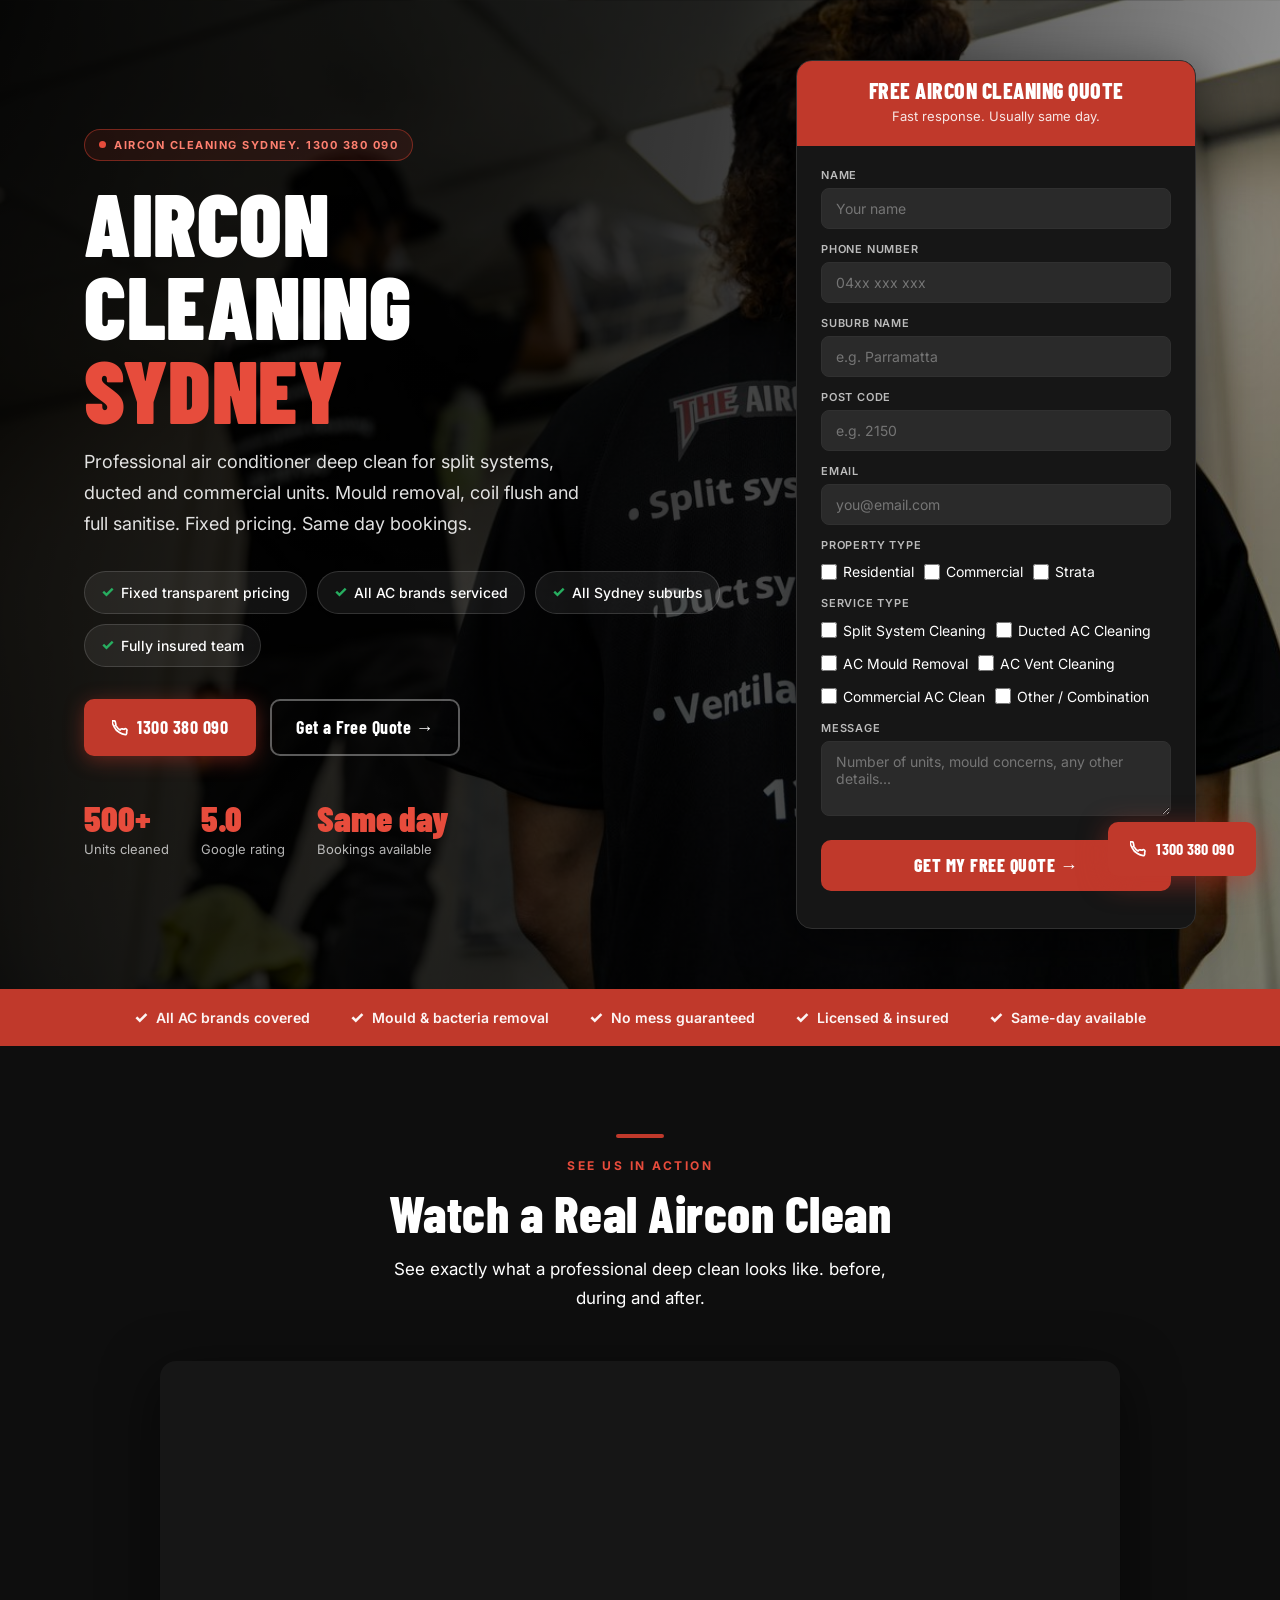
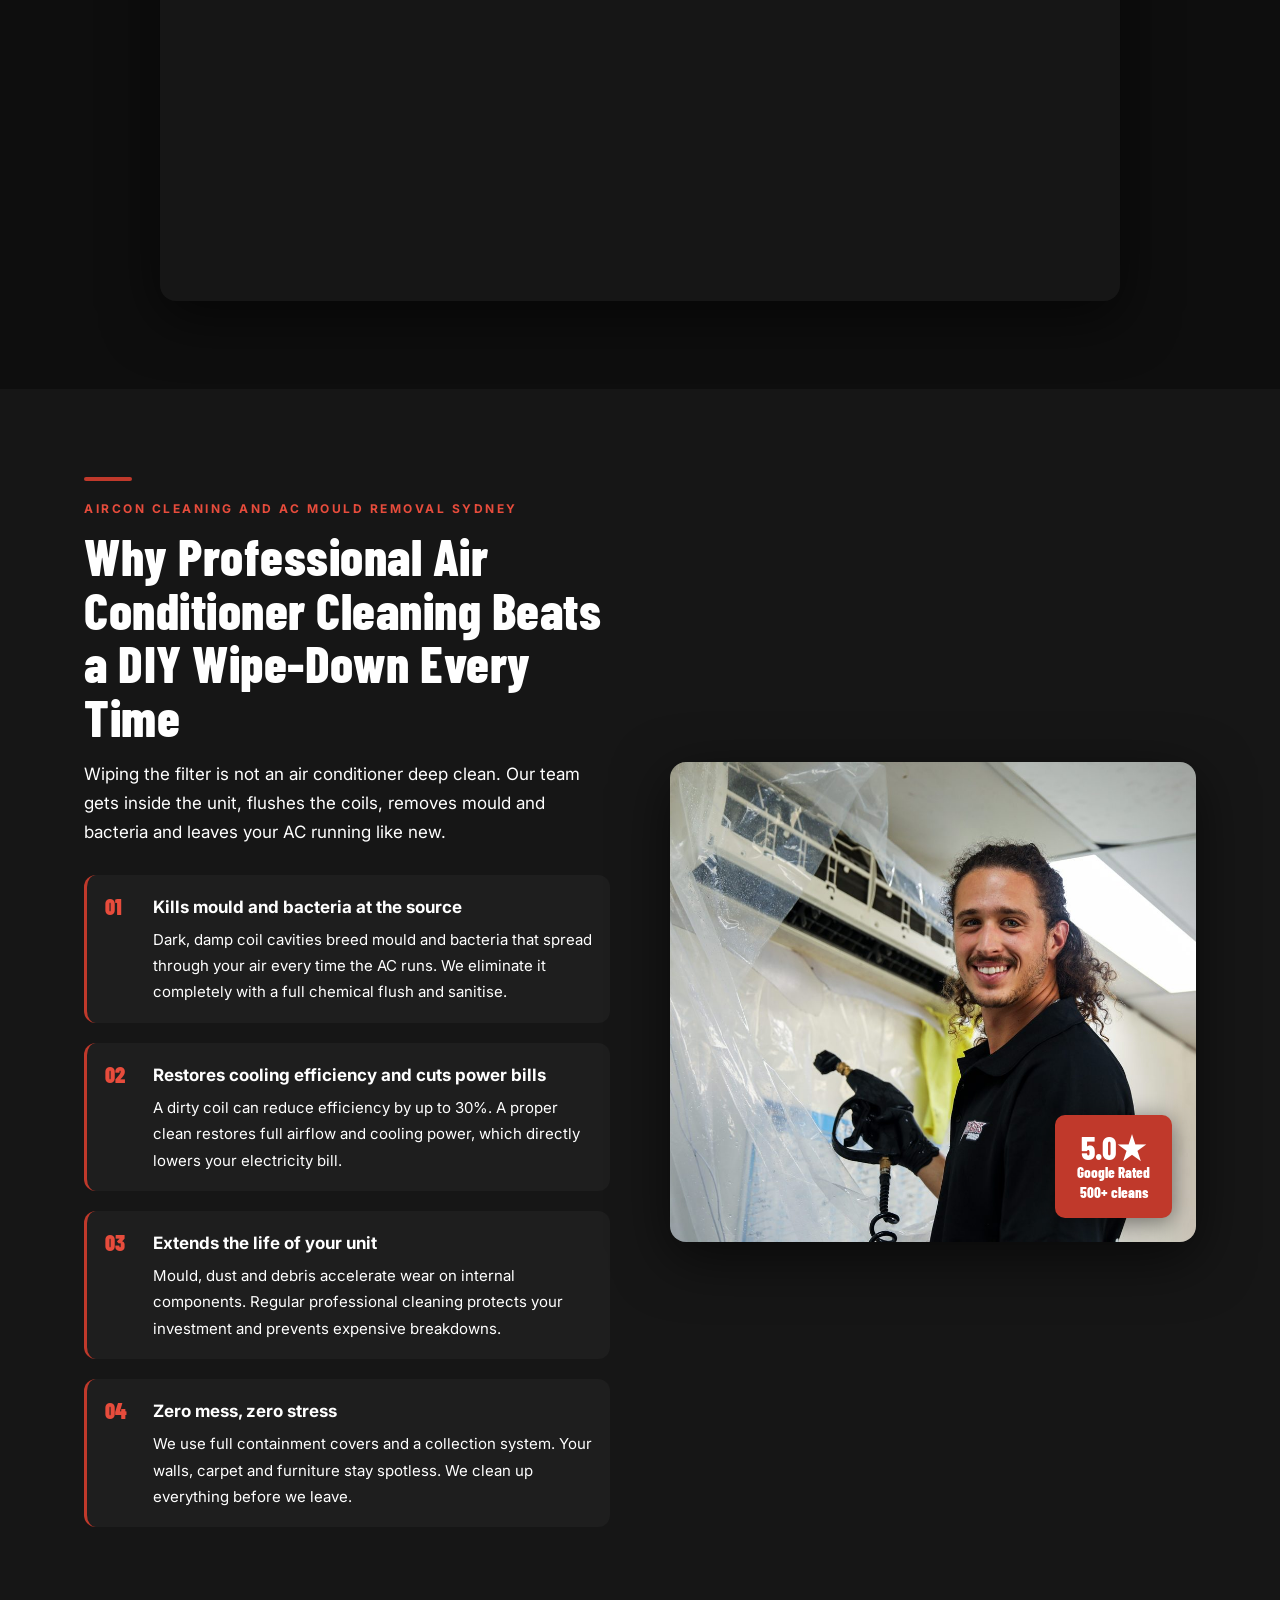
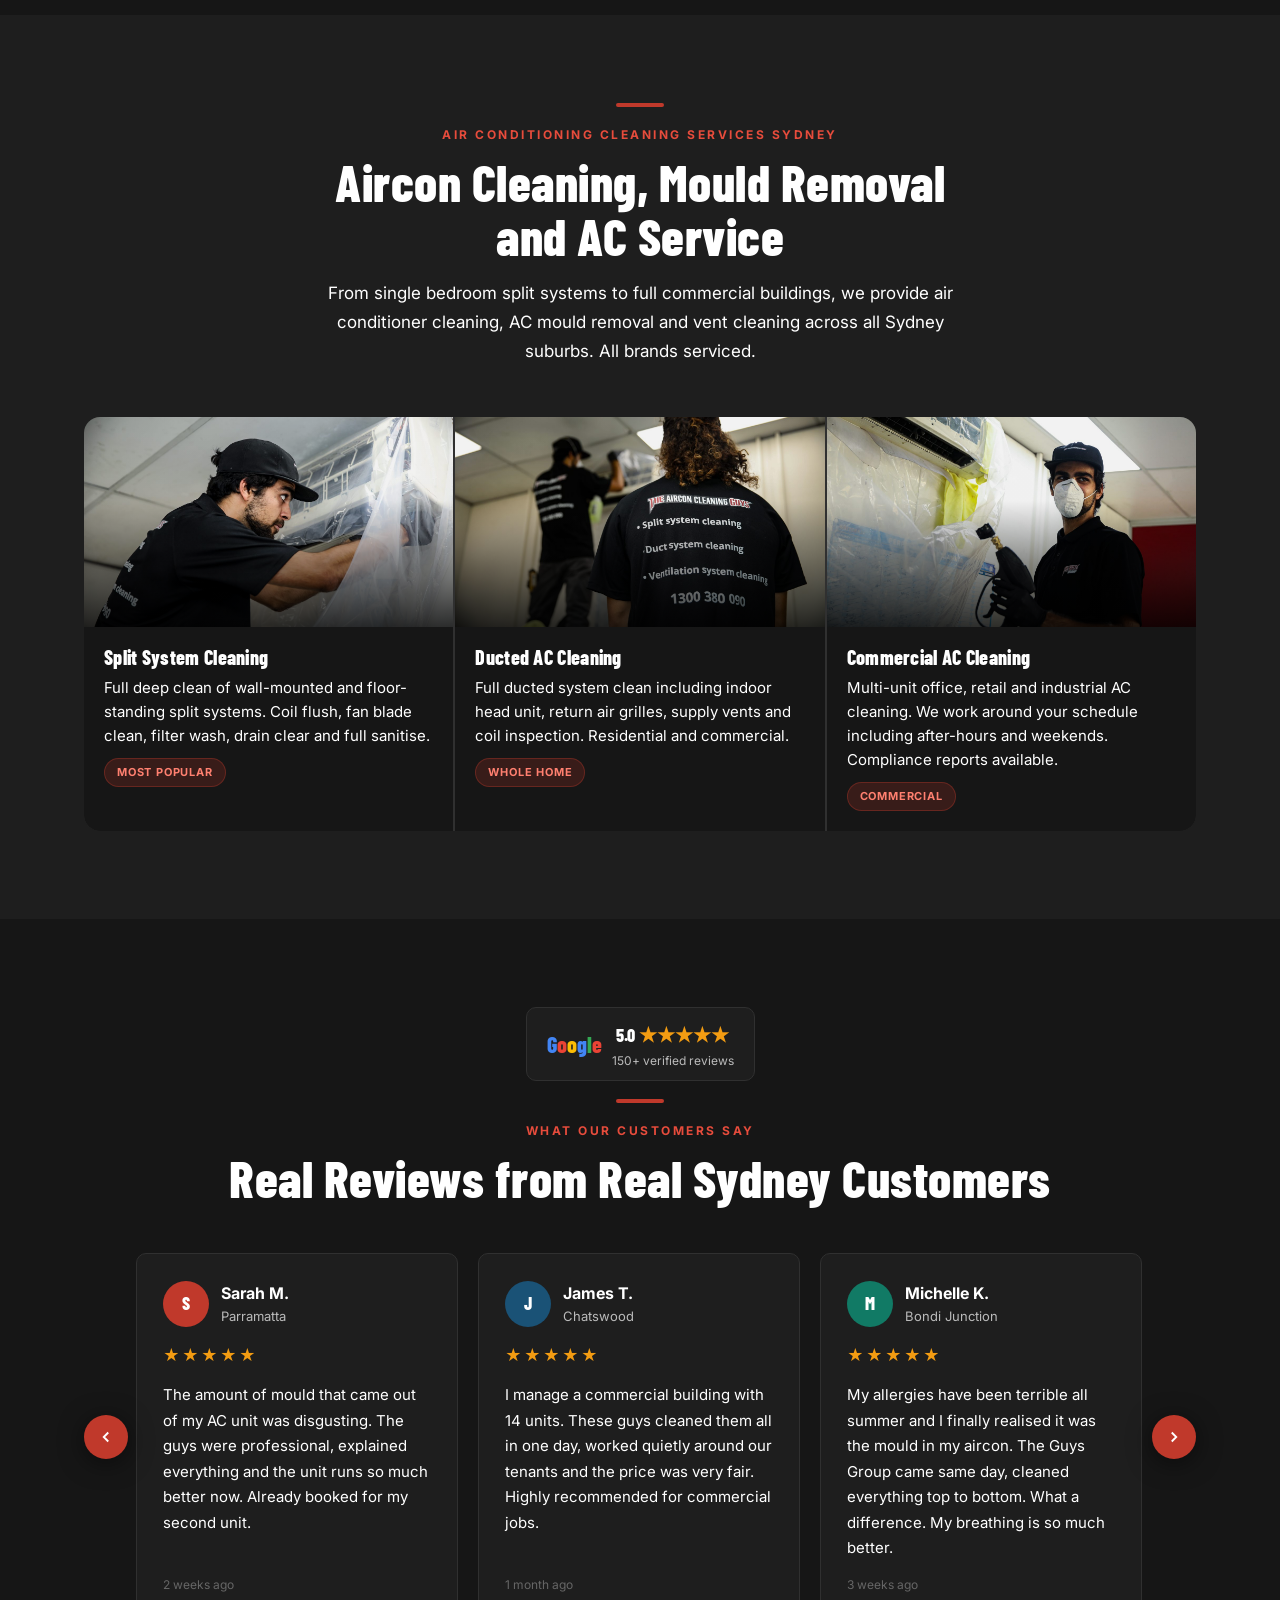
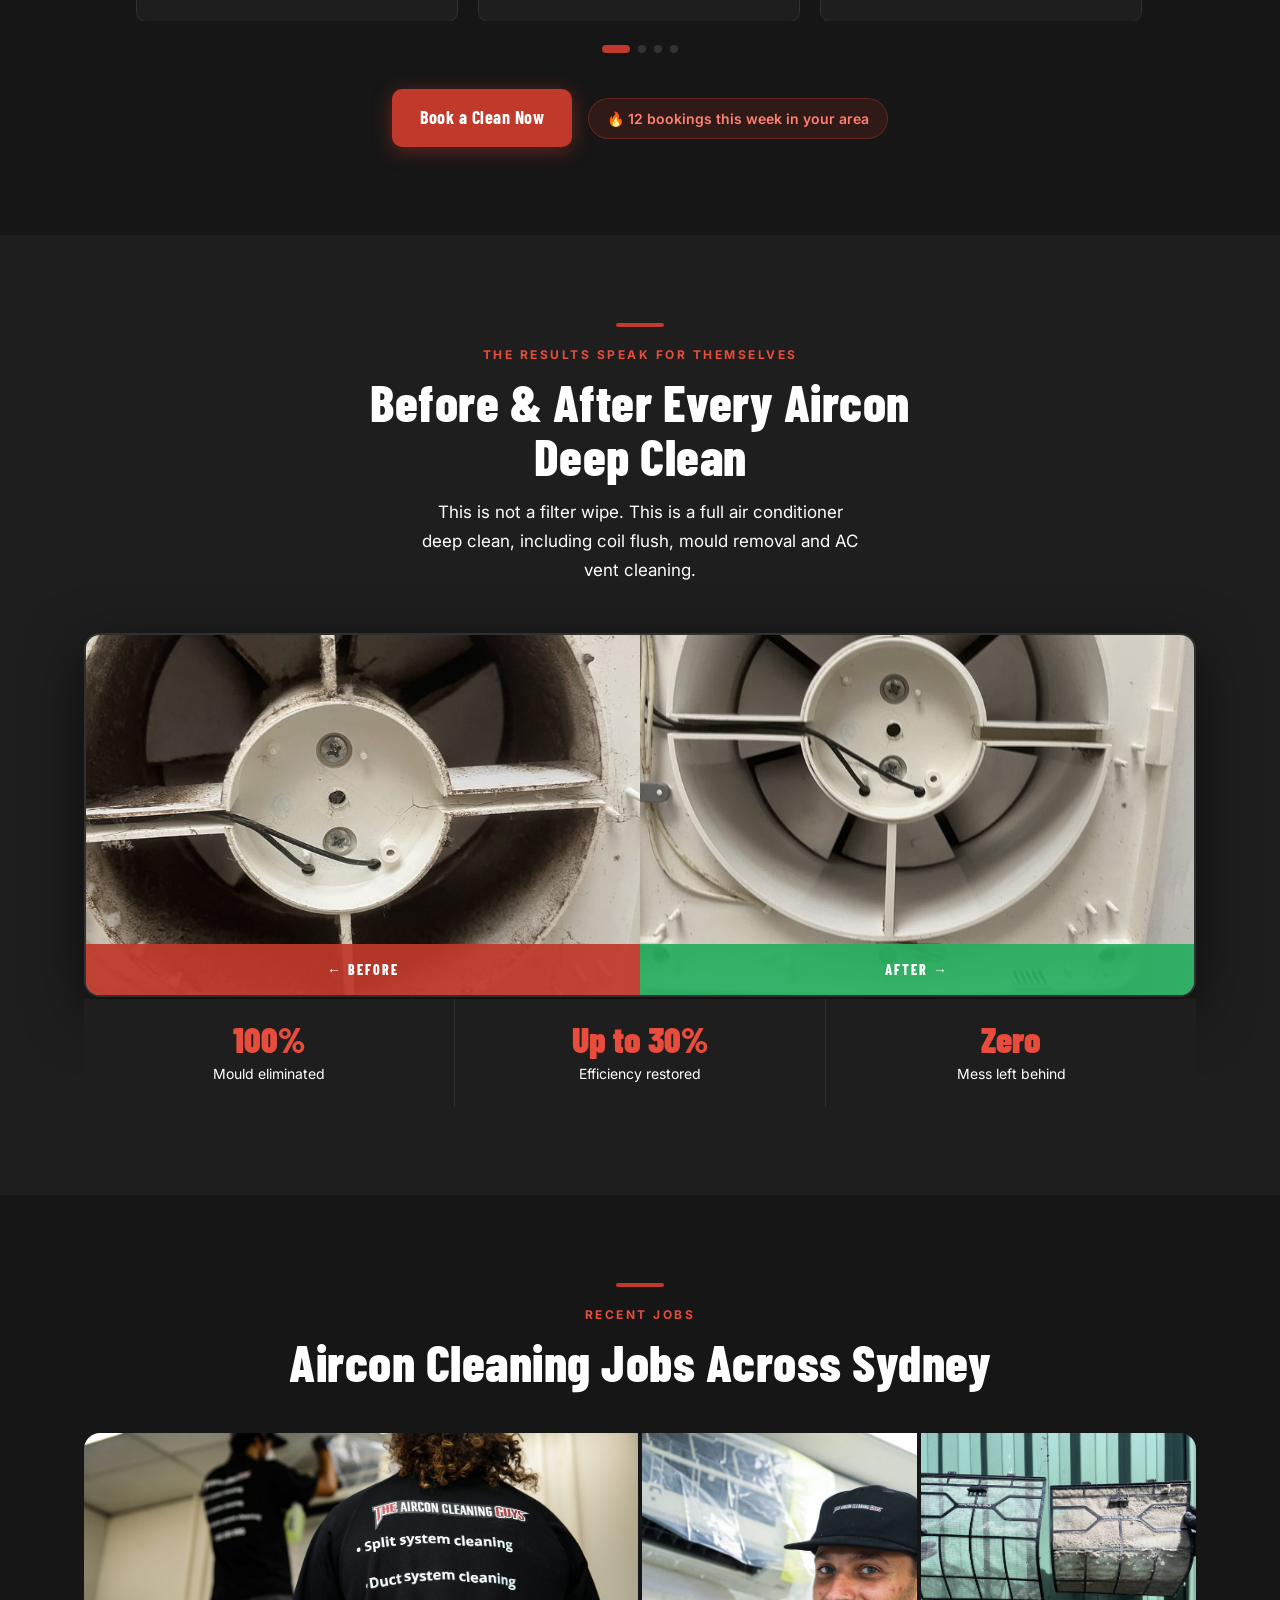
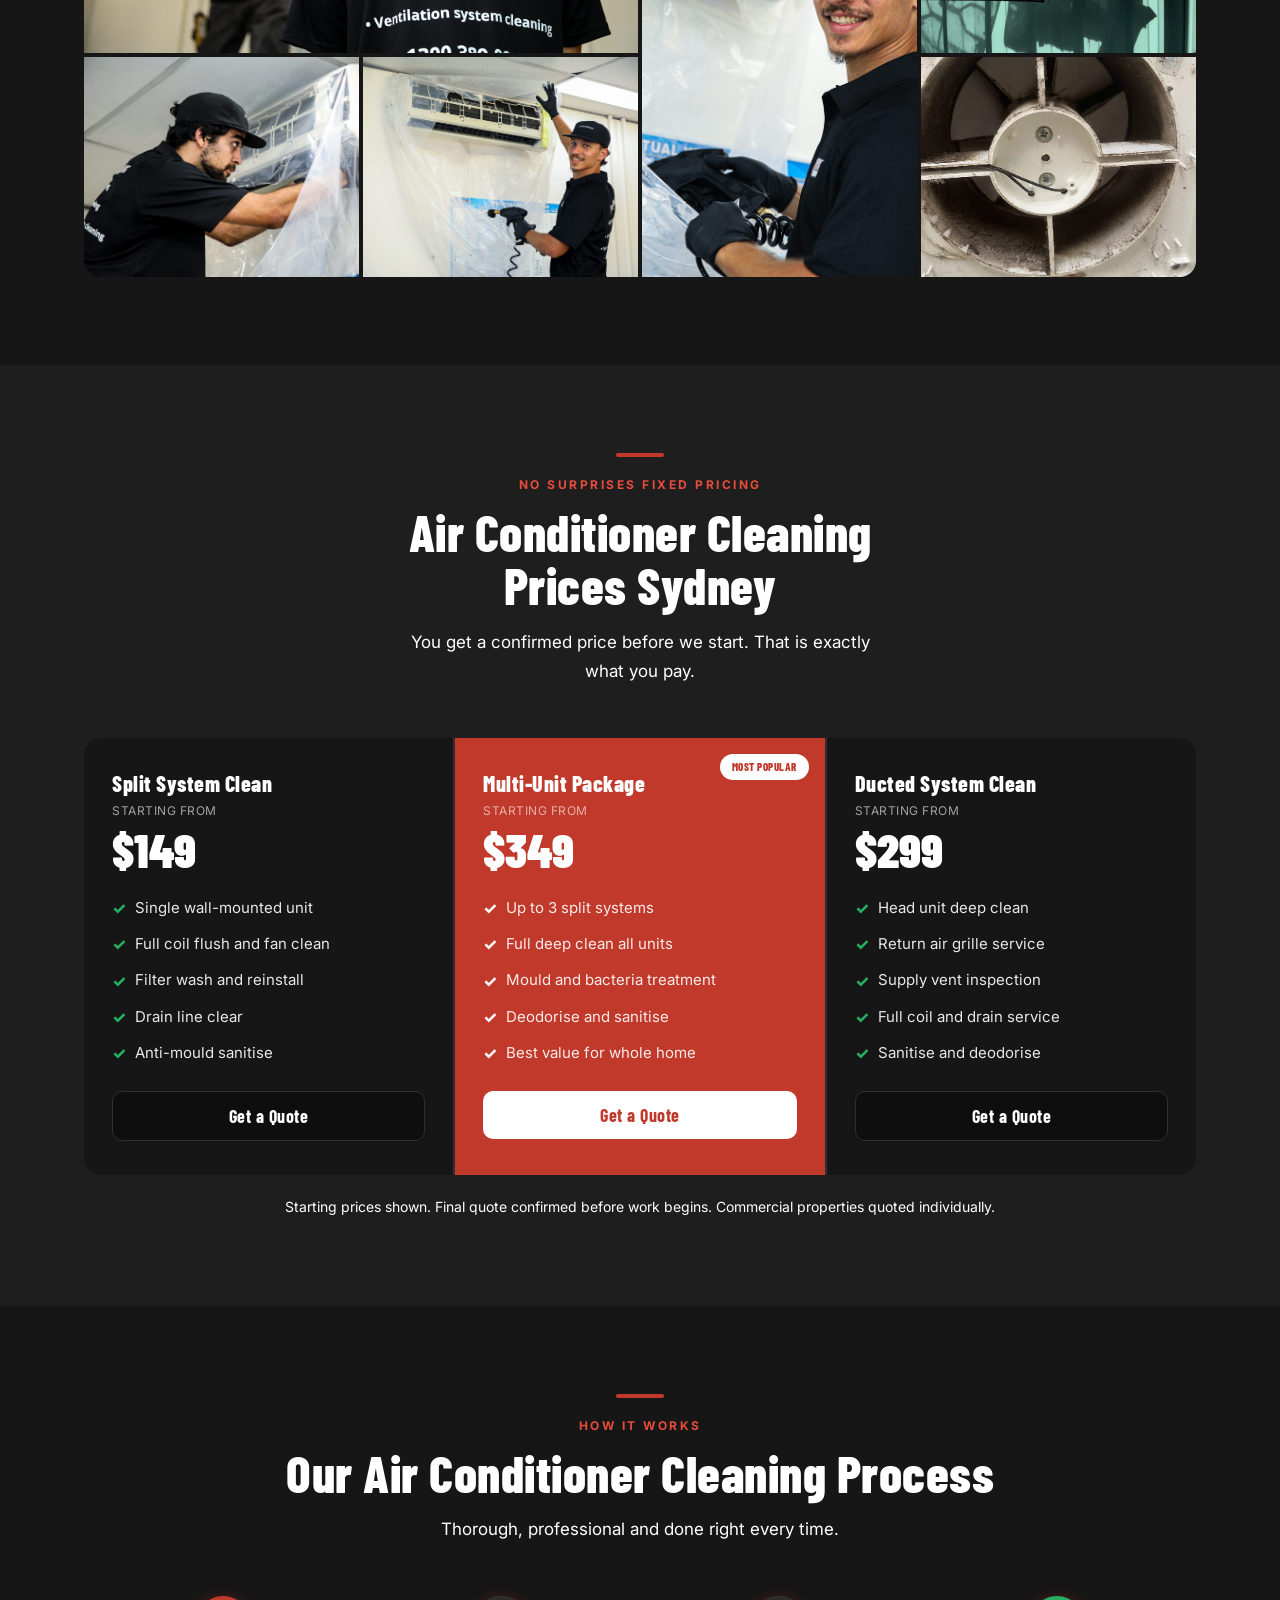
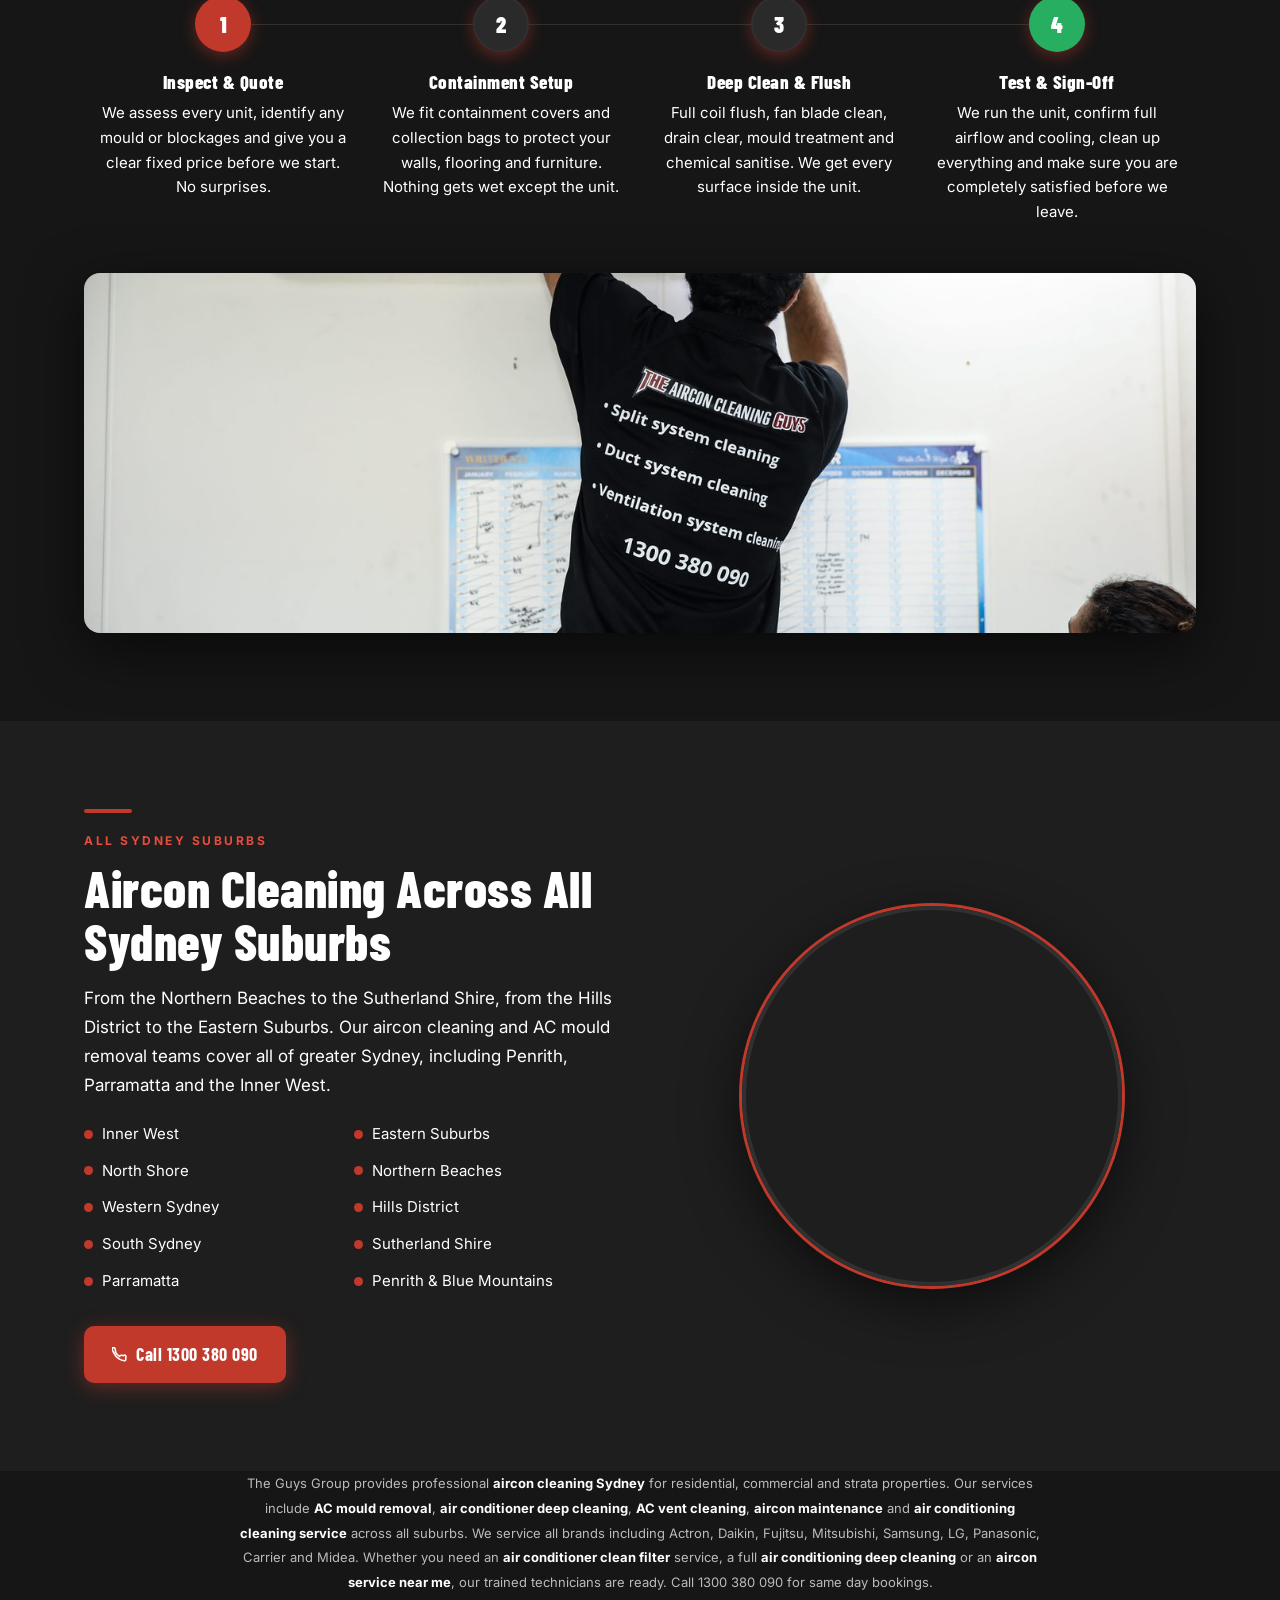
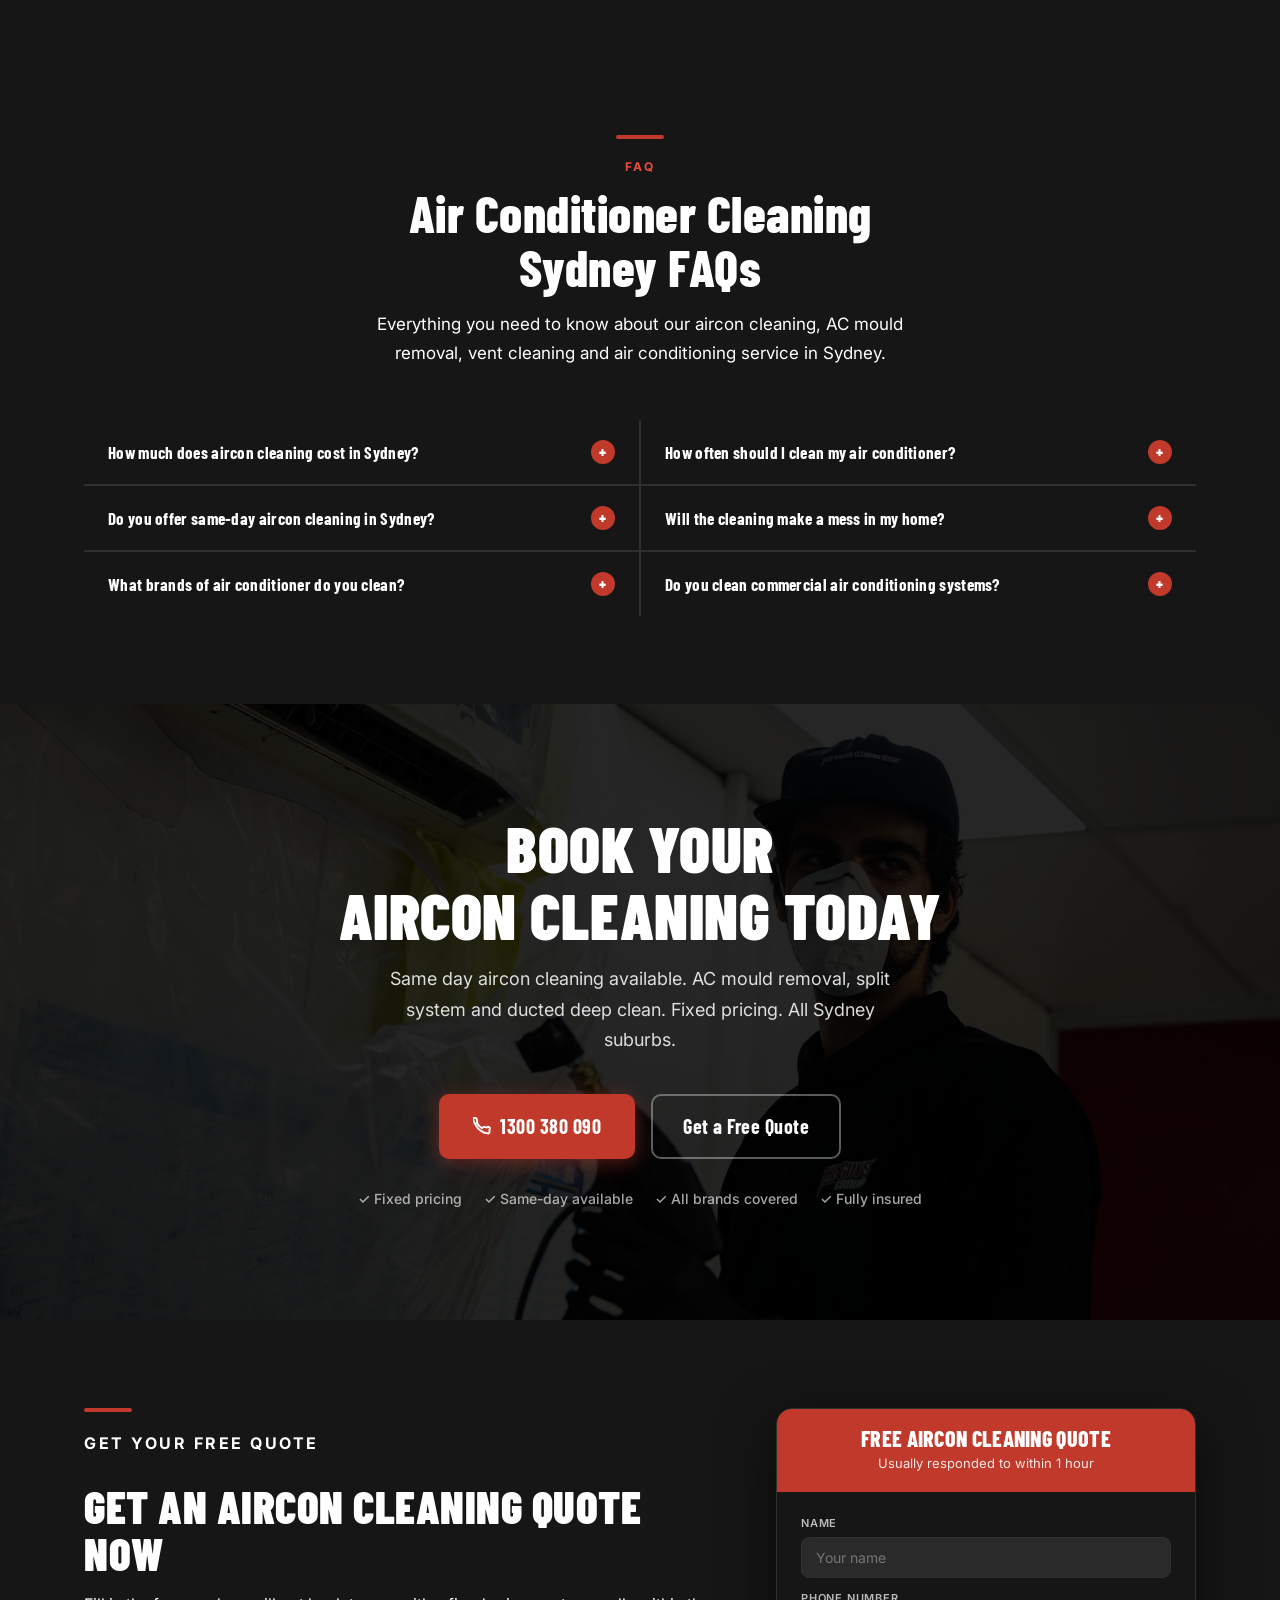
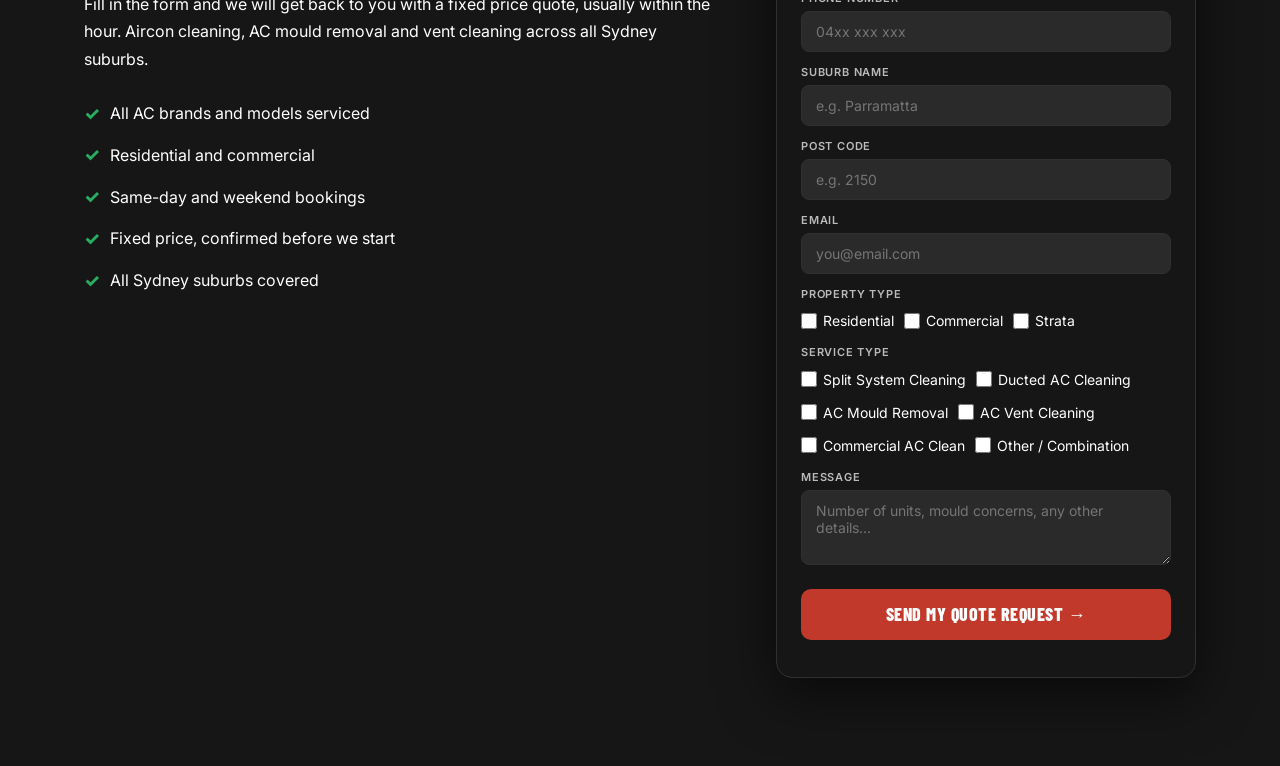
==== commit bc5ea411: "Elementor form, remove dashes, SEO keywords throughout" ====
--- a/aircon-cleaning.html
+++ b/aircon-cleaning.html
@@ -3,7 +3,7 @@
 <head>
 <meta charset="UTF-8">
 <meta name="viewport" content="width=device-width,initial-scale=1">
-<title>Air Conditioner Cleaning Sydney | The Guys Group | 1300 380 090</title>
+<title>Aircon Cleaning Sydney | AC Mould Removal &amp; Deep Clean | The Guys Group | 1300 380 090</title>
 <meta name="description" content="Professional air conditioner cleaning Sydney. Split system, ducted & commercial AC deep clean. Mould removal, coil clean, sanitise. Same-day bookings. Call 1300 380 090.">
 <link rel="canonical" href="https://theguyservicegroup.com/aircon-cleaning">
 <link href="https://fonts.googleapis.com/css2?family=Barlow+Condensed:wght@600;700;800;900&family=Inter:wght@400;500;600;700&display=swap" rel="stylesheet">
@@ -323,6 +323,16 @@
   .ff-copy h2{font-size:28px}
   .float-btn{font-size:14px;padding:12px 18px}
 }
+
+/* ELEMENTOR FORM OVERRIDE */
+.elementor-form .elementor-field-label{display:block;font-size:11px;font-weight:600;color:var(--muted);margin-bottom:4px;text-transform:uppercase;letter-spacing:.8px}
+.elementor-form .elementor-field-group{margin-bottom:11px}
+.elementor-form .elementor-field-textual,.elementor-form textarea{width:100%;background:var(--mid);border:1px solid var(--border);border-radius:8px;padding:11px 14px;font-family:'Inter',sans-serif;font-size:14px;color:var(--white);outline:none;transition:border-color .2s;box-sizing:border-box}
+.elementor-form .elementor-field-textual:focus,.elementor-form textarea:focus{border-color:var(--red-light)}
+.elementor-form .elementor-field-subgroup{display:flex;flex-wrap:wrap;gap:10px;margin-top:6px}
+.elementor-field-option{display:flex;align-items:center;gap:6px;font-size:14px;color:var(--white)}
+.elementor-field-option input[type=checkbox]{accent-color:var(--red);width:16px;height:16px;cursor:pointer}
+.elementor-field-option label{cursor:pointer;font-size:14px;color:var(--white)}
 </style>
 </head>
 <body>
@@ -336,9 +346,9 @@
   <div class="container">
     <div class="hero-inner">
       <div class="fade-left">
-        <div class="hero-tag"><span class="live-dot"></span> The Guys Group &mdash; Sydney</div>
+        <div class="hero-tag"><span class="live-dot"></span> Aircon Cleaning Sydney. 1300 380 090</div>
         <h1>AIRCON<br>CLEANING<br><span class="red">SYDNEY</span></h1>
-        <p class="hero-sub">Professional air conditioner deep clean for split systems, ducted and commercial units. Mould removal, coil flush, full sanitise. Fixed pricing. Same-day bookings.</p>
+        <p class="hero-sub">Professional air conditioner deep clean for split systems, ducted and commercial units. Mould removal, coil flush and full sanitise. Fixed pricing. Same day bookings.</p>
         <div class="hero-pills">
           <div class="pill"><span class="pill-tick">&#10003;</span> Fixed transparent pricing</div>
           <div class="pill"><span class="pill-tick">&#10003;</span> All AC brands serviced</div>
@@ -361,30 +371,64 @@
       <div class="form-card fade-right" id="quote">
         <div class="form-top">
           <h3>FREE AIRCON CLEANING QUOTE</h3>
-          <p>Fast response &mdash; usually same day</p>
-        </div>
-        <div class="form-body">
-          <div class="fg">
-            <div class="fr"><label>Name</label><input type="text" placeholder="Your name"></div>
-            <div class="fr"><label>Phone</label><input type="tel" placeholder="04xx xxx xxx"></div>
-          </div>
-          <div class="fr"><label>Email</label><input type="email" placeholder="you@email.com"></div>
-          <div class="fr"><label>Suburb / Postcode</label><input type="text" placeholder="e.g. Parramatta 2150"></div>
-          <div class="fr"><label>Service</label>
-            <select>
-              <option>Split System Cleaning</option>
-              <option>Ducted AC Cleaning</option>
-              <option>Commercial AC Clean</option>
-              <option>Mould Removal &amp; Sanitise</option>
-              <option>Multi-Unit Package</option>
-            </select>
-          </div>
-          <div class="fr"><label>Message (optional)</label><textarea placeholder="How many units? Any mould issues?"></textarea></div>
-          <div class="recaptcha-wrap"><div class="g-recaptcha"></div></div>
-          <div class="recaptcha-error">Please complete the reCAPTCHA above.</div>
-          <button class="btn-submit" onclick="submitForm(this)">GET MY FREE QUOTE &rarr;</button>
-          <p class="form-note">&#128274; Your details are safe. No spam, ever.</p>
-        </div>
+          <p>Fast response. Usually same day.</p>
+        </div>
+        <div class="form-body"><form class="elementor-form" method="post" name="Short Form  The Aircon Cleaning Guys Page" action="https://theguyservicegroup.com/services/pressure-washing-sydney/" aria-label="Short Form  The Aircon Cleaning Guys Page">
+  <input type="hidden" name="post_id" value="3412">
+  <input type="hidden" name="form_id" value="4039b7e7">
+  <input type="hidden" name="referer_title" value="Aircon Cleaning Sydney | The Guys Group">
+  <input type="hidden" name="queried_id" value="3412">
+  <div class="elementor-form-fields-wrapper elementor-labels-above">
+    <div class="elementor-field-group elementor-col-100 elementor-field-required">
+      <label class="elementor-field-label">Name</label>
+      <input type="text" name="form_fields[name]" class="elementor-field elementor-size-sm elementor-field-textual" placeholder="Your name" required>
+    </div>
+    <div class="elementor-field-group elementor-col-100 elementor-field-required">
+      <label class="elementor-field-label">Phone number</label>
+      <input type="tel" name="form_fields[field_4e27362]" class="elementor-field elementor-size-sm elementor-field-textual" placeholder="04xx xxx xxx" required pattern="[0-9()#&+*-=.]+">
+    </div>
+    <div class="elementor-field-group elementor-col-100 elementor-field-required">
+      <label class="elementor-field-label">Suburb Name</label>
+      <input type="text" name="form_fields[field_029701d]" class="elementor-field elementor-size-sm elementor-field-textual" placeholder="e.g. Parramatta" required>
+    </div>
+    <div class="elementor-field-group elementor-col-100">
+      <label class="elementor-field-label">Post Code</label>
+      <input type="text" name="form_fields[field_b725707]" class="elementor-field elementor-size-sm elementor-field-textual" placeholder="e.g. 2150">
+    </div>
+    <div class="elementor-field-group elementor-col-100 elementor-field-required">
+      <label class="elementor-field-label">Email</label>
+      <input type="email" name="form_fields[email]" class="elementor-field elementor-size-sm elementor-field-textual" placeholder="you@email.com" required>
+    </div>
+    <div class="elementor-field-group elementor-col-100">
+      <label class="elementor-field-label">Property Type</label>
+      <div class="elementor-field-subgroup">
+        <span class="elementor-field-option"><input type="checkbox" value="Residential" name="form_fields[field_4988c1d][]" id="pt-res"> <label for="pt-res">Residential</label></span>
+        <span class="elementor-field-option"><input type="checkbox" value="Commercial" name="form_fields[field_4988c1d][]" id="pt-com"> <label for="pt-com">Commercial</label></span>
+        <span class="elementor-field-option"><input type="checkbox" value="Strata" name="form_fields[field_4988c1d][]" id="pt-str"> <label for="pt-str">Strata</label></span>
+      </div>
+    </div>
+    <div class="elementor-field-group elementor-col-100">
+      <label class="elementor-field-label">Service Type</label>
+      <div class="elementor-field-subgroup">
+        <span class="elementor-field-option"><input type="checkbox" value="Split System Cleaning" name="form_fields[field_f1e476a][]" id="st-ss"> <label for="st-ss">Split System Cleaning</label></span>
+        <span class="elementor-field-option"><input type="checkbox" value="Ducted AC Cleaning" name="form_fields[field_f1e476a][]" id="st-dc"> <label for="st-dc">Ducted AC Cleaning</label></span>
+        <span class="elementor-field-option"><input type="checkbox" value="AC Mould Removal" name="form_fields[field_f1e476a][]" id="st-mr"> <label for="st-mr">AC Mould Removal</label></span>
+        <span class="elementor-field-option"><input type="checkbox" value="AC Vent Cleaning" name="form_fields[field_f1e476a][]" id="st-vc"> <label for="st-vc">AC Vent Cleaning</label></span>
+        <span class="elementor-field-option"><input type="checkbox" value="Commercial AC Clean" name="form_fields[field_f1e476a][]" id="st-cc"> <label for="st-cc">Commercial AC Clean</label></span>
+        <span class="elementor-field-option"><input type="checkbox" value="Other / Combination" name="form_fields[field_f1e476a][]" id="st-ot"> <label for="st-ot">Other / Combination</label></span>
+      </div>
+    </div>
+    <div class="elementor-field-group elementor-col-100">
+      <label class="elementor-field-label">Message</label>
+      <textarea name="form_fields[message]" class="elementor-field-textual elementor-field elementor-size-sm" rows="3" placeholder="Number of units, mould concerns, any other details..."></textarea>
+    </div>
+    <div class="elementor-field-group elementor-col-100 e-form__buttons">
+      <button type="submit" class="elementor-button elementor-size-sm btn-submit" style="width:100%;background:var(--red);color:white;font-family:'Barlow Condensed',sans-serif;font-weight:800;font-size:18px;letter-spacing:.5px;padding:14px;border:none;border-radius:var(--radius);cursor:pointer;margin-top:6px;">
+        GET MY FREE QUOTE &rarr;
+      </button>
+    </div>
+  </div>
+</form></div>
       </div>
     </div>
   </div>
@@ -410,7 +454,7 @@
       <div class="red-bar" style="margin:0 auto 18px"></div>
       <p class="eyebrow">See Us In Action</p>
       <h2 class="heading">Watch a Real Aircon Clean</h2>
-      <p class="subtext" style="max-width:520px;margin:0 auto">See exactly what a professional deep clean looks like &mdash; before, during and after.</p>
+      <p class="subtext" style="max-width:520px;margin:0 auto">See exactly what a professional deep clean looks like. before, during and after.</p>
     </div>
     <div class="video-wrap fade-up delay-1">
       <iframe src="https://www.youtube.com/embed/_UU4XjZZGp4" title="The Guys Group Aircon Cleaning Sydney" allowfullscreen loading="lazy"></iframe>
@@ -427,9 +471,9 @@
     <div class="why-grid">
       <div class="fade-left">
         <div class="red-bar"></div>
-        <p class="eyebrow">Professional Aircon Cleaning Sydney</p>
-        <h2 class="heading">Why a Professional Deep Clean Beats a DIY Wipe-Down Every Time</h2>
-        <p class="subtext">Wiping the filter is not a clean. Our team gets inside the unit, flushes the coils, eliminates mould and leaves your AC running like new.</p>
+        <p class="eyebrow">Aircon Cleaning and AC Mould Removal Sydney</p>
+        <h2 class="heading">Why Professional Air Conditioner Cleaning Beats a DIY Wipe-Down Every Time</h2>
+        <p class="subtext">Wiping the filter is not an air conditioner deep clean. Our team gets inside the unit, flushes the coils, removes mould and bacteria and leaves your AC running like new.</p>
         <ul class="why-list">
           <li class="why-item">
             <div class="wi-num">01</div>
@@ -464,9 +508,9 @@
   <div class="container">
     <div class="svc-intro fade-up">
       <div class="red-bar" style="margin:0 auto 18px"></div>
-      <p class="eyebrow">What We Clean</p>
-      <h2 class="heading">Air Conditioning Cleaning Services</h2>
-      <p class="subtext">From single bedroom split systems to full commercial buildings, we clean every type of AC unit across all Sydney suburbs.</p>
+      <p class="eyebrow">Air Conditioning Cleaning Services Sydney</p>
+      <h2 class="heading">Aircon Cleaning, Mould Removal and AC Service</h2>
+      <p class="subtext">From single bedroom split systems to full commercial buildings, we provide air conditioner cleaning, AC mould removal and vent cleaning across all Sydney suburbs. All brands serviced.</p>
     </div>
     <div class="svc-grid fade-up delay-1">
       <div class="svc-tile">
@@ -580,8 +624,8 @@
     <div class="ba-hdr fade-up">
       <div class="red-bar" style="margin:0 auto 18px"></div>
       <p class="eyebrow">The Results Speak for Themselves</p>
-      <h2 class="heading">Before &amp; After Every Clean</h2>
-      <p class="subtext" style="max-width:440px;margin:0 auto">This is not just a filter wipe. This is a complete internal deep clean.</p>
+      <h2 class="heading">Before &amp; After Every Aircon Deep Clean</h2>
+      <p class="subtext" style="max-width:440px;margin:0 auto">This is not a filter wipe. This is a full air conditioner deep clean, including coil flush, mould removal and AC vent cleaning.</p>
     </div>
     <div class="ba-split fade-up delay-1">
       <div class="ba-side">
@@ -607,7 +651,7 @@
     <div class="gallery-hdr fade-up">
       <div class="red-bar" style="margin:0 auto 18px"></div>
       <p class="eyebrow">Recent Jobs</p>
-      <h2 class="heading">Our Work Across Sydney</h2>
+      <h2 class="heading">Aircon Cleaning Jobs Across Sydney</h2>
     </div>
     <div class="gallery-grid fade-up delay-1">
       <div class="gi wide"><img src="images/aircon/aircon-cleaning-team-commercial-sydney.jpg" alt="Commercial aircon cleaning Sydney" loading="lazy"></div>
@@ -626,7 +670,7 @@
     <div class="pricing-hdr fade-up">
       <div class="red-bar" style="margin:0 auto 18px"></div>
       <p class="eyebrow">No Surprises Fixed Pricing</p>
-      <h2 class="heading">Clear Upfront Aircon Cleaning Prices</h2>
+      <h2 class="heading">Air Conditioner Cleaning Prices Sydney</h2>
       <p class="subtext" style="max-width:480px;margin:0 auto;text-align:center">You get a confirmed price before we start. That is exactly what you pay.</p>
     </div>
     <div class="pricing-grid fade-up delay-1">
@@ -681,7 +725,7 @@
     <div class="proc-hdr fade-up">
       <div class="red-bar" style="margin:0 auto 18px"></div>
       <p class="eyebrow">How It Works</p>
-      <h2 class="heading">Our Aircon Cleaning Process</h2>
+      <h2 class="heading">Our Air Conditioner Cleaning Process</h2>
       <p class="subtext" style="max-width:480px;margin:0 auto;text-align:center">Thorough, professional and done right every time.</p>
     </div>
     <div class="proc-grid fade-up delay-1">
@@ -719,8 +763,8 @@
       <div class="fade-left">
         <div class="red-bar"></div>
         <p class="eyebrow">All Sydney Suburbs</p>
-        <h2 class="heading">We Cover Every Corner of Sydney</h2>
-        <p class="subtext">From the Northern Beaches to the Sutherland Shire, from the Hills District to the Eastern Suburbs &mdash; our teams cover all of greater Sydney.</p>
+        <h2 class="heading">Aircon Cleaning Across All Sydney Suburbs</h2>
+        <p class="subtext">From the Northern Beaches to the Sutherland Shire, from the Hills District to the Eastern Suburbs. Our aircon cleaning and AC mould removal teams cover all of greater Sydney, including Penrith, Parramatta and the Inner West.</p>
         <ul class="map-points">
           <li class="map-point"><span class="map-dot"></span>Inner West</li>
           <li class="map-point"><span class="map-dot"></span>Eastern Suburbs</li>
@@ -747,14 +791,31 @@
   </div>
 </section>
 
+<!-- SEO KEYWORDS SECTION -->
+<section style="background:var(--dark2);padding:0 0 52px">
+  <div class="container">
+    <div style="max-width:800px;margin:0 auto;text-align:center">
+      <p style="font-size:13px;color:var(--muted);line-height:1.9">
+        The Guys Group provides professional <strong style="color:var(--white)">aircon cleaning Sydney</strong> for residential, commercial and strata properties.
+        Our services include <strong style="color:var(--white)">AC mould removal</strong>, <strong style="color:var(--white)">air conditioner deep cleaning</strong>,
+        <strong style="color:var(--white)">AC vent cleaning</strong>, <strong style="color:var(--white)">aircon maintenance</strong> and
+        <strong style="color:var(--white)">air conditioning cleaning service</strong> across all suburbs.
+        We service all brands including Actron, Daikin, Fujitsu, Mitsubishi, Samsung, LG, Panasonic, Carrier and Midea.
+        Whether you need an <strong style="color:var(--white)">air conditioner clean filter</strong> service, a full
+        <strong style="color:var(--white)">air conditioning deep cleaning</strong> or an <strong style="color:var(--white)">aircon service near me</strong>,
+        our trained technicians are ready. Call 1300 380 090 for same day bookings.
+      </p>
+    </div>
+  </div>
+</section>
 <!-- FAQ -->
 <section class="section section-dark">
   <div class="container">
     <div style="text-align:center;max-width:560px;margin:0 auto" class="fade-up">
       <div class="red-bar" style="margin:0 auto 18px"></div>
       <p class="eyebrow">FAQ</p>
-      <h2 class="heading">Aircon Cleaning Sydney Questions</h2>
-      <p class="subtext">Everything you need to know about our split system and ducted AC cleaning service.</p>
+      <h2 class="heading">Air Conditioner Cleaning Sydney FAQs</h2>
+      <p class="subtext">Everything you need to know about our aircon cleaning, AC mould removal, vent cleaning and air conditioning service in Sydney.</p>
     </div>
     <div class="faq-grid fade-up delay-1">
       <div class="faq-item">
@@ -791,8 +852,8 @@
   <div class="fcta-overlay"></div>
   <div class="container">
     <div class="fcta-inner fade-up">
-      <h2>BOOK YOUR<br>AIRCON CLEAN TODAY</h2>
-      <p>Same-day available. Fixed pricing. Zero mess. All Sydney suburbs covered.</p>
+      <h2>BOOK YOUR<br>AIRCON CLEANING TODAY</h2>
+      <p>Same day aircon cleaning available. AC mould removal, split system and ducted deep clean. Fixed pricing. All Sydney suburbs.</p>
       <div class="fcta-btns">
         <a href="tel:1300380090" class="btn-red" style="font-size:20px;padding:16px 34px">
           <svg width="18" height="18" viewBox="0 0 24 24" fill="none" stroke="currentColor" stroke-width="2.5"><path d="M22 16.92v3a2 2 0 01-2.18 2 19.79 19.79 0 01-8.63-3.07A19.5 19.5 0 013.07 9.81 19.79 19.79 0 010 1.19h3a2 2 0 012 1.72 13.1 13.1 0 00.67 2.95 2 2 0 01-.45 2.11L6.09 8.91a16 16 0 006 6l1.19-1.19a2 2 0 012.11-.45 13.1 13.1 0 002.95.67A2 2 0 0122 16.92z"/></svg>
@@ -817,8 +878,8 @@
       <div class="ff-copy fade-left">
         <div class="red-bar"></div>
         <p class="eyebrow">Get Your Free Quote</p>
-        <h2>BOOK AN AIRCON CLEAN IN SECONDS</h2>
-        <p>Fill in the form and we will get back to you with a fixed price quote &mdash; usually within the hour. No obligation, no pressure.</p>
+        <h2>GET AN AIRCON CLEANING QUOTE NOW</h2>
+        <p>Fill in the form and we will get back to you with a fixed price quote, usually within the hour. Aircon cleaning, AC mould removal and vent cleaning across all Sydney suburbs.</p>
         <ul class="perks">
           <li><span class="pck">&#10003;</span> All AC brands and models serviced</li>
           <li><span class="pck">&#10003;</span> Residential and commercial</li>
@@ -832,28 +893,62 @@
           <h3>FREE AIRCON CLEANING QUOTE</h3>
           <p>Usually responded to within 1 hour</p>
         </div>
-        <div class="ff-body">
-          <div class="fg">
-            <div class="fr"><label>Name</label><input type="text" placeholder="Your name"></div>
-            <div class="fr"><label>Phone</label><input type="tel" placeholder="04xx xxx xxx"></div>
-          </div>
-          <div class="fr"><label>Email</label><input type="email" placeholder="you@email.com"></div>
-          <div class="fr"><label>Suburb</label><input type="text" placeholder="e.g. Chatswood 2067"></div>
-          <div class="fr"><label>Service</label>
-            <select>
-              <option>Split System Cleaning</option>
-              <option>Ducted AC Cleaning</option>
-              <option>Commercial AC Clean</option>
-              <option>Multi-Unit Package</option>
-              <option>Mould Removal &amp; Sanitise</option>
-            </select>
-          </div>
-          <div class="fr"><label>Notes (optional)</label><textarea placeholder="Number of units, mould concerns, etc."></textarea></div>
-          <div class="recaptcha-wrap"><div class="g-recaptcha"></div></div>
-          <div class="recaptcha-error">Please complete the reCAPTCHA above.</div>
-          <button class="btn-submit" onclick="submitForm(this)">SEND MY QUOTE REQUEST &rarr;</button>
-          <p class="form-note">&#128274; 100% private. No spam ever.</p>
-        </div>
+        <div class="ff-body"><form class="elementor-form" method="post" name="Short Form  The Aircon Cleaning Guys Page" action="https://theguyservicegroup.com/services/pressure-washing-sydney/" aria-label="Short Form  The Aircon Cleaning Guys Page">
+  <input type="hidden" name="post_id" value="3412">
+  <input type="hidden" name="form_id" value="4039b7e7">
+  <input type="hidden" name="referer_title" value="Aircon Cleaning Sydney | The Guys Group">
+  <input type="hidden" name="queried_id" value="3412">
+  <div class="elementor-form-fields-wrapper elementor-labels-above">
+    <div class="elementor-field-group elementor-col-100 elementor-field-required">
+      <label class="elementor-field-label">Name</label>
+      <input type="text" name="form_fields[name]" class="elementor-field elementor-size-sm elementor-field-textual" placeholder="Your name" required>
+    </div>
+    <div class="elementor-field-group elementor-col-100 elementor-field-required">
+      <label class="elementor-field-label">Phone number</label>
+      <input type="tel" name="form_fields[field_4e27362]" class="elementor-field elementor-size-sm elementor-field-textual" placeholder="04xx xxx xxx" required pattern="[0-9()#&+*-=.]+">
+    </div>
+    <div class="elementor-field-group elementor-col-100 elementor-field-required">
+      <label class="elementor-field-label">Suburb Name</label>
+      <input type="text" name="form_fields[field_029701d]" class="elementor-field elementor-size-sm elementor-field-textual" placeholder="e.g. Parramatta" required>
+    </div>
+    <div class="elementor-field-group elementor-col-100">
+      <label class="elementor-field-label">Post Code</label>
+      <input type="text" name="form_fields[field_b725707]" class="elementor-field elementor-size-sm elementor-field-textual" placeholder="e.g. 2150">
+    </div>
+    <div class="elementor-field-group elementor-col-100 elementor-field-required">
+      <label class="elementor-field-label">Email</label>
+      <input type="email" name="form_fields[email]" class="elementor-field elementor-size-sm elementor-field-textual" placeholder="you@email.com" required>
+    </div>
+    <div class="elementor-field-group elementor-col-100">
+      <label class="elementor-field-label">Property Type</label>
+      <div class="elementor-field-subgroup">
+        <span class="elementor-field-option"><input type="checkbox" value="Residential" name="form_fields[field_4988c1d][]" id="pt-res"> <label for="pt-res">Residential</label></span>
+        <span class="elementor-field-option"><input type="checkbox" value="Commercial" name="form_fields[field_4988c1d][]" id="pt-com"> <label for="pt-com">Commercial</label></span>
+        <span class="elementor-field-option"><input type="checkbox" value="Strata" name="form_fields[field_4988c1d][]" id="pt-str"> <label for="pt-str">Strata</label></span>
+      </div>
+    </div>
+    <div class="elementor-field-group elementor-col-100">
+      <label class="elementor-field-label">Service Type</label>
+      <div class="elementor-field-subgroup">
+        <span class="elementor-field-option"><input type="checkbox" value="Split System Cleaning" name="form_fields[field_f1e476a][]" id="st-ss"> <label for="st-ss">Split System Cleaning</label></span>
+        <span class="elementor-field-option"><input type="checkbox" value="Ducted AC Cleaning" name="form_fields[field_f1e476a][]" id="st-dc"> <label for="st-dc">Ducted AC Cleaning</label></span>
+        <span class="elementor-field-option"><input type="checkbox" value="AC Mould Removal" name="form_fields[field_f1e476a][]" id="st-mr"> <label for="st-mr">AC Mould Removal</label></span>
+        <span class="elementor-field-option"><input type="checkbox" value="AC Vent Cleaning" name="form_fields[field_f1e476a][]" id="st-vc"> <label for="st-vc">AC Vent Cleaning</label></span>
+        <span class="elementor-field-option"><input type="checkbox" value="Commercial AC Clean" name="form_fields[field_f1e476a][]" id="st-cc"> <label for="st-cc">Commercial AC Clean</label></span>
+        <span class="elementor-field-option"><input type="checkbox" value="Other / Combination" name="form_fields[field_f1e476a][]" id="st-ot"> <label for="st-ot">Other / Combination</label></span>
+      </div>
+    </div>
+    <div class="elementor-field-group elementor-col-100">
+      <label class="elementor-field-label">Message</label>
+      <textarea name="form_fields[message]" class="elementor-field-textual elementor-field elementor-size-sm" rows="3" placeholder="Number of units, mould concerns, any other details..."></textarea>
+    </div>
+    <div class="elementor-field-group elementor-col-100 e-form__buttons">
+      <button type="submit" class="elementor-button elementor-size-sm btn-submit" style="width:100%;background:var(--red);color:white;font-family:'Barlow Condensed',sans-serif;font-weight:800;font-size:18px;letter-spacing:.5px;padding:14px;border:none;border-radius:var(--radius);cursor:pointer;margin-top:6px;">
+        SEND MY QUOTE REQUEST &rarr;
+      </button>
+    </div>
+  </div>
+</form></div>
       </div>
     </div>
   </div>
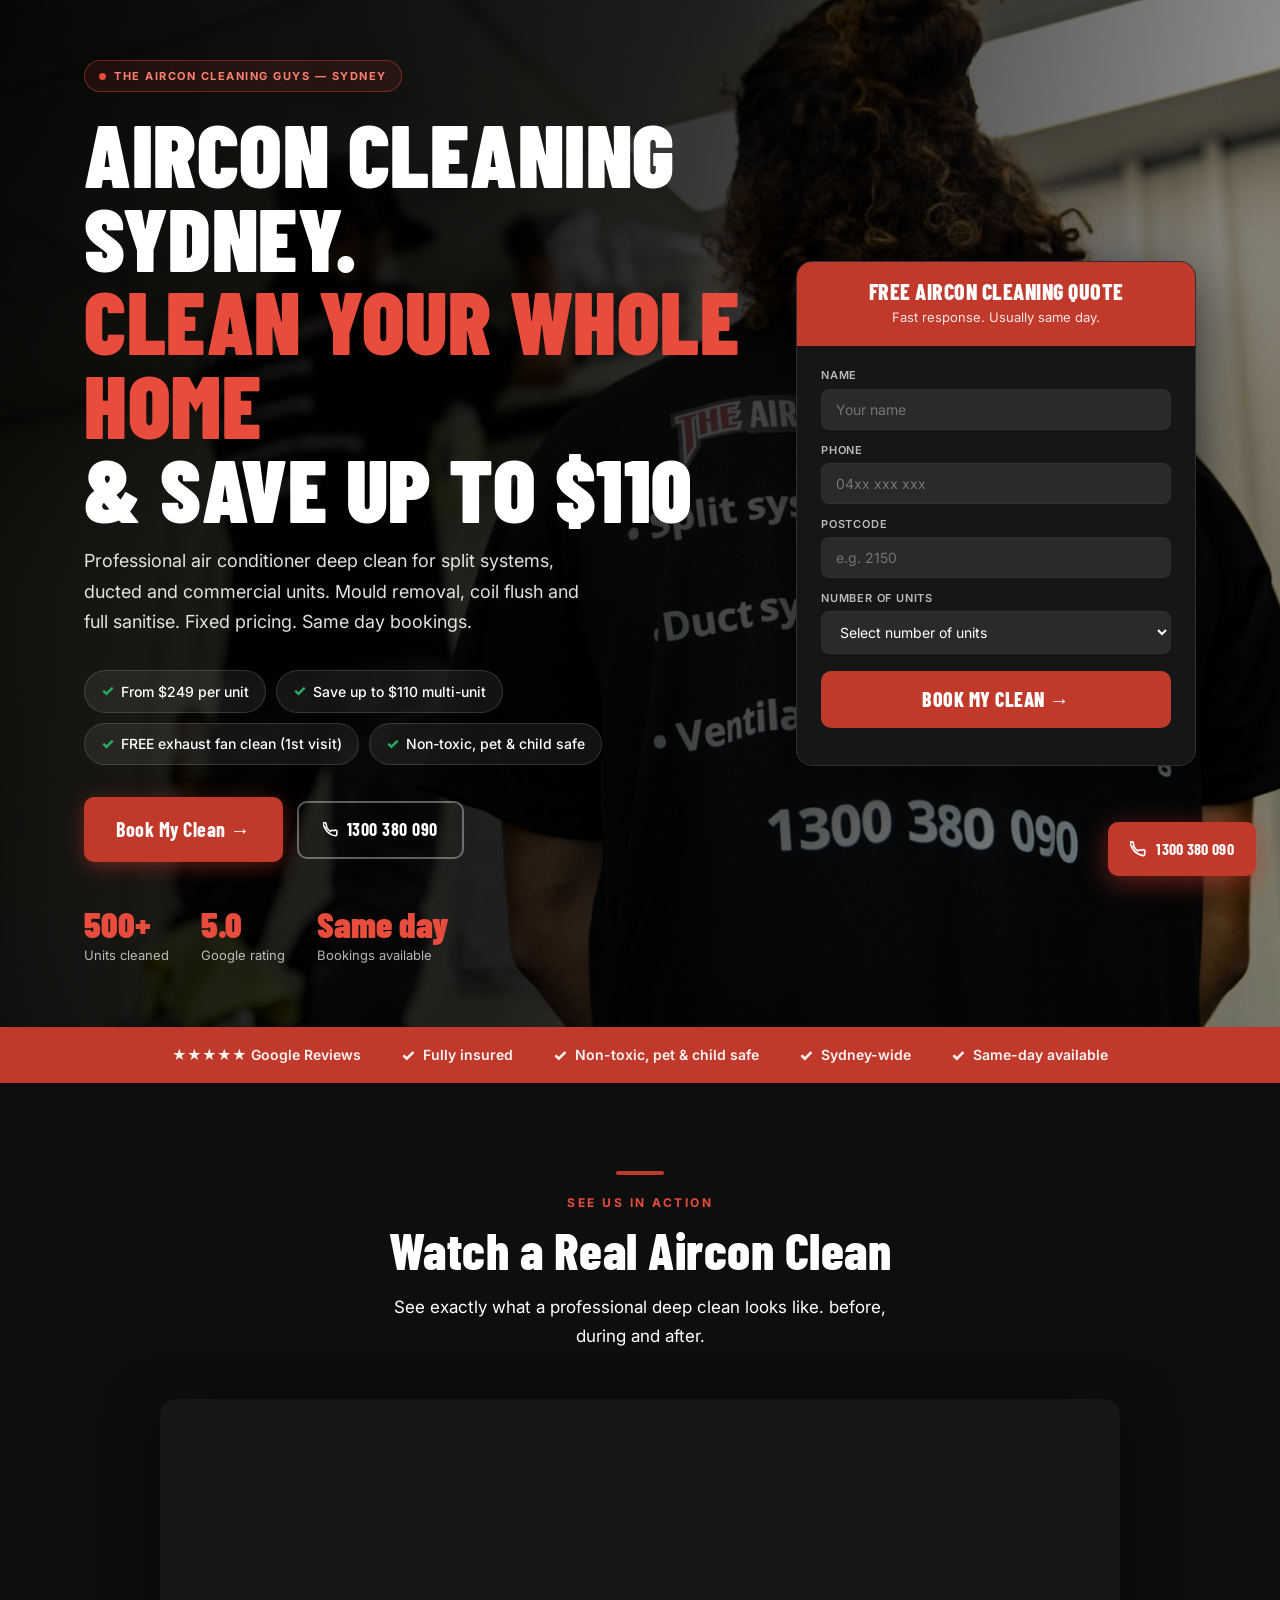
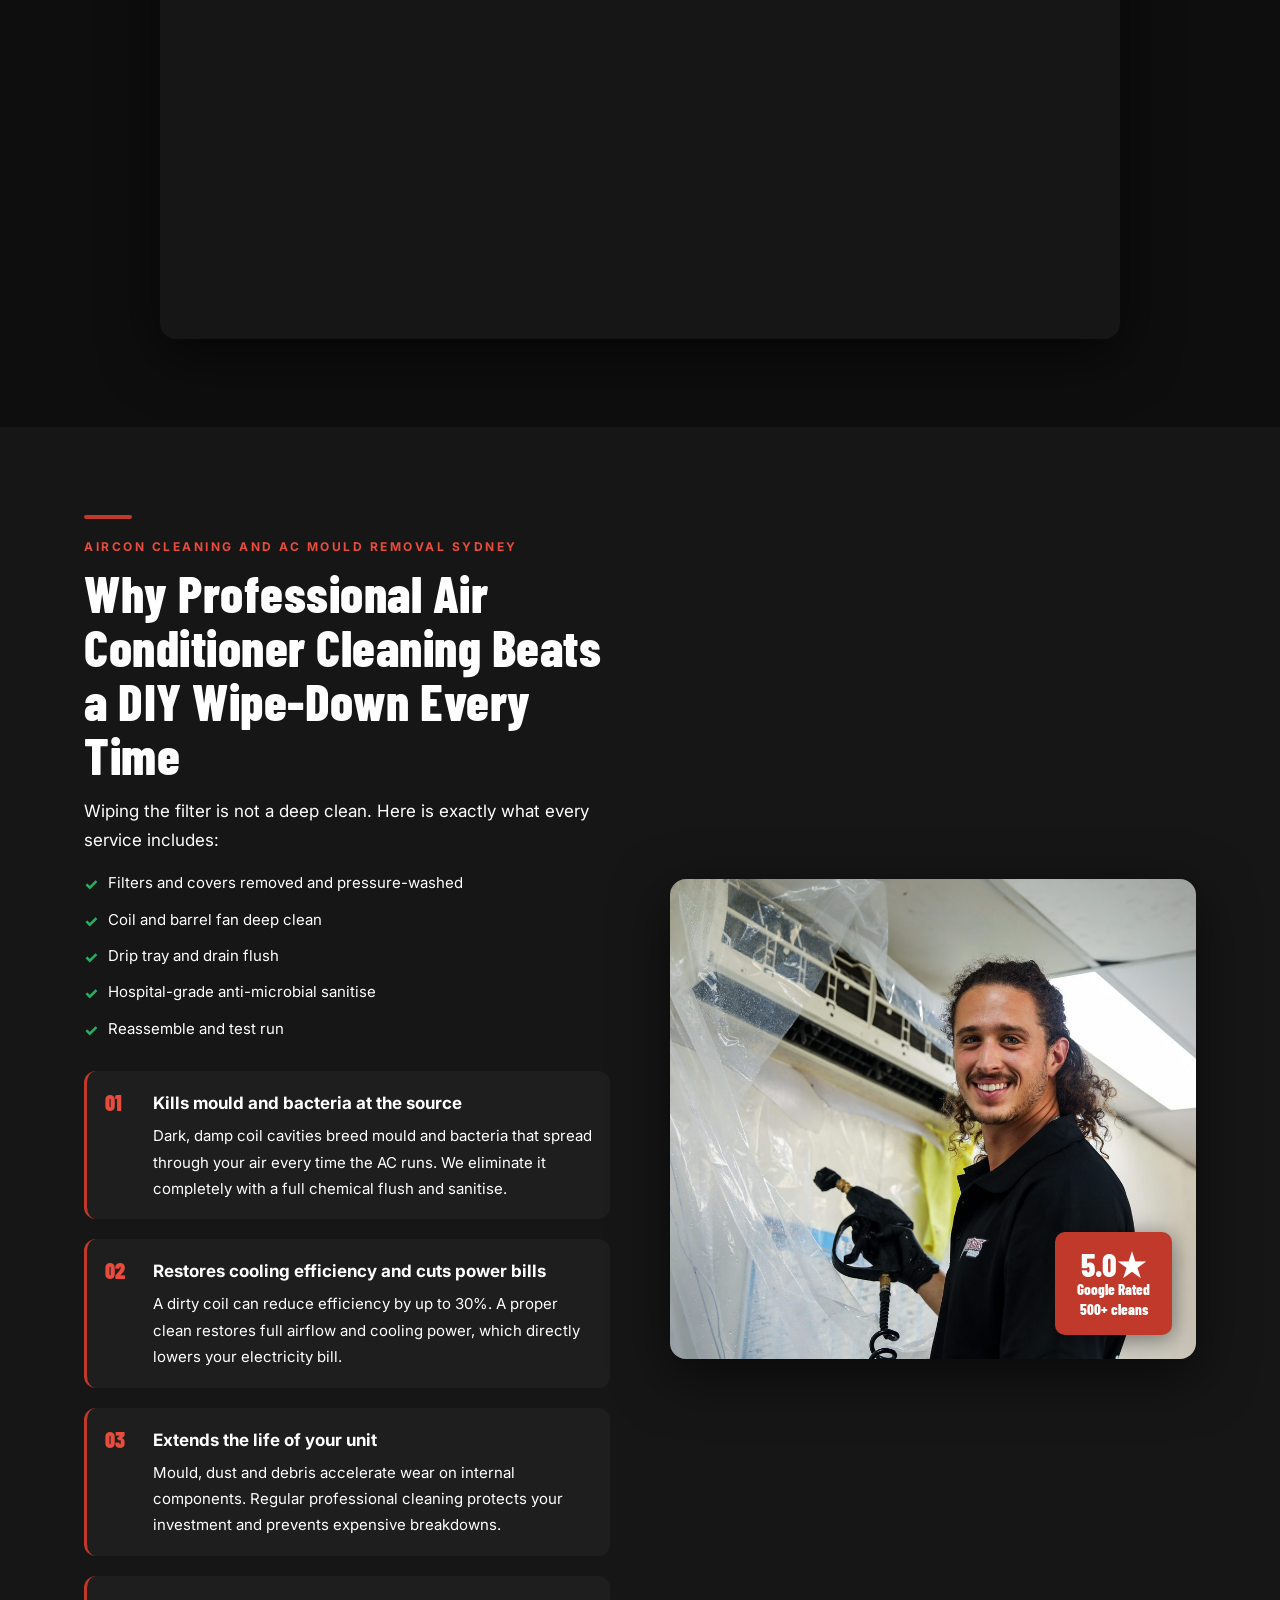
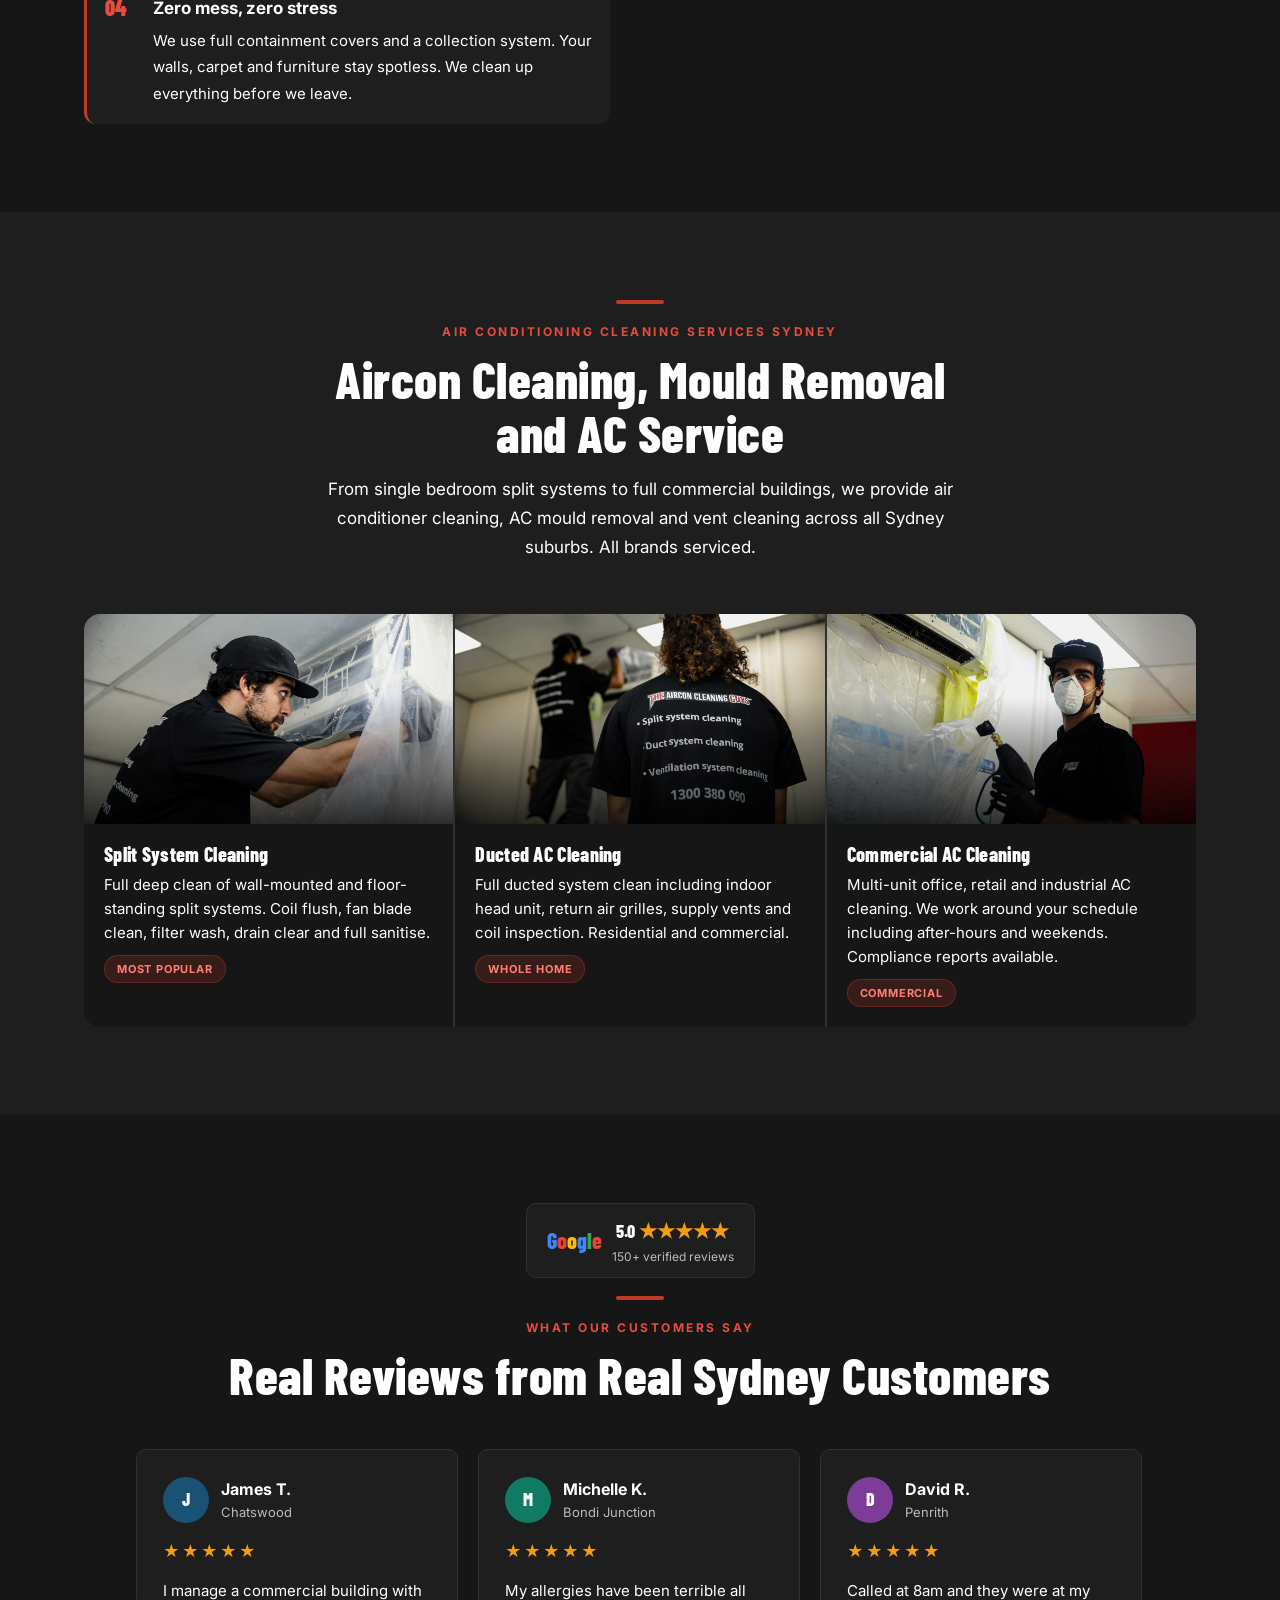
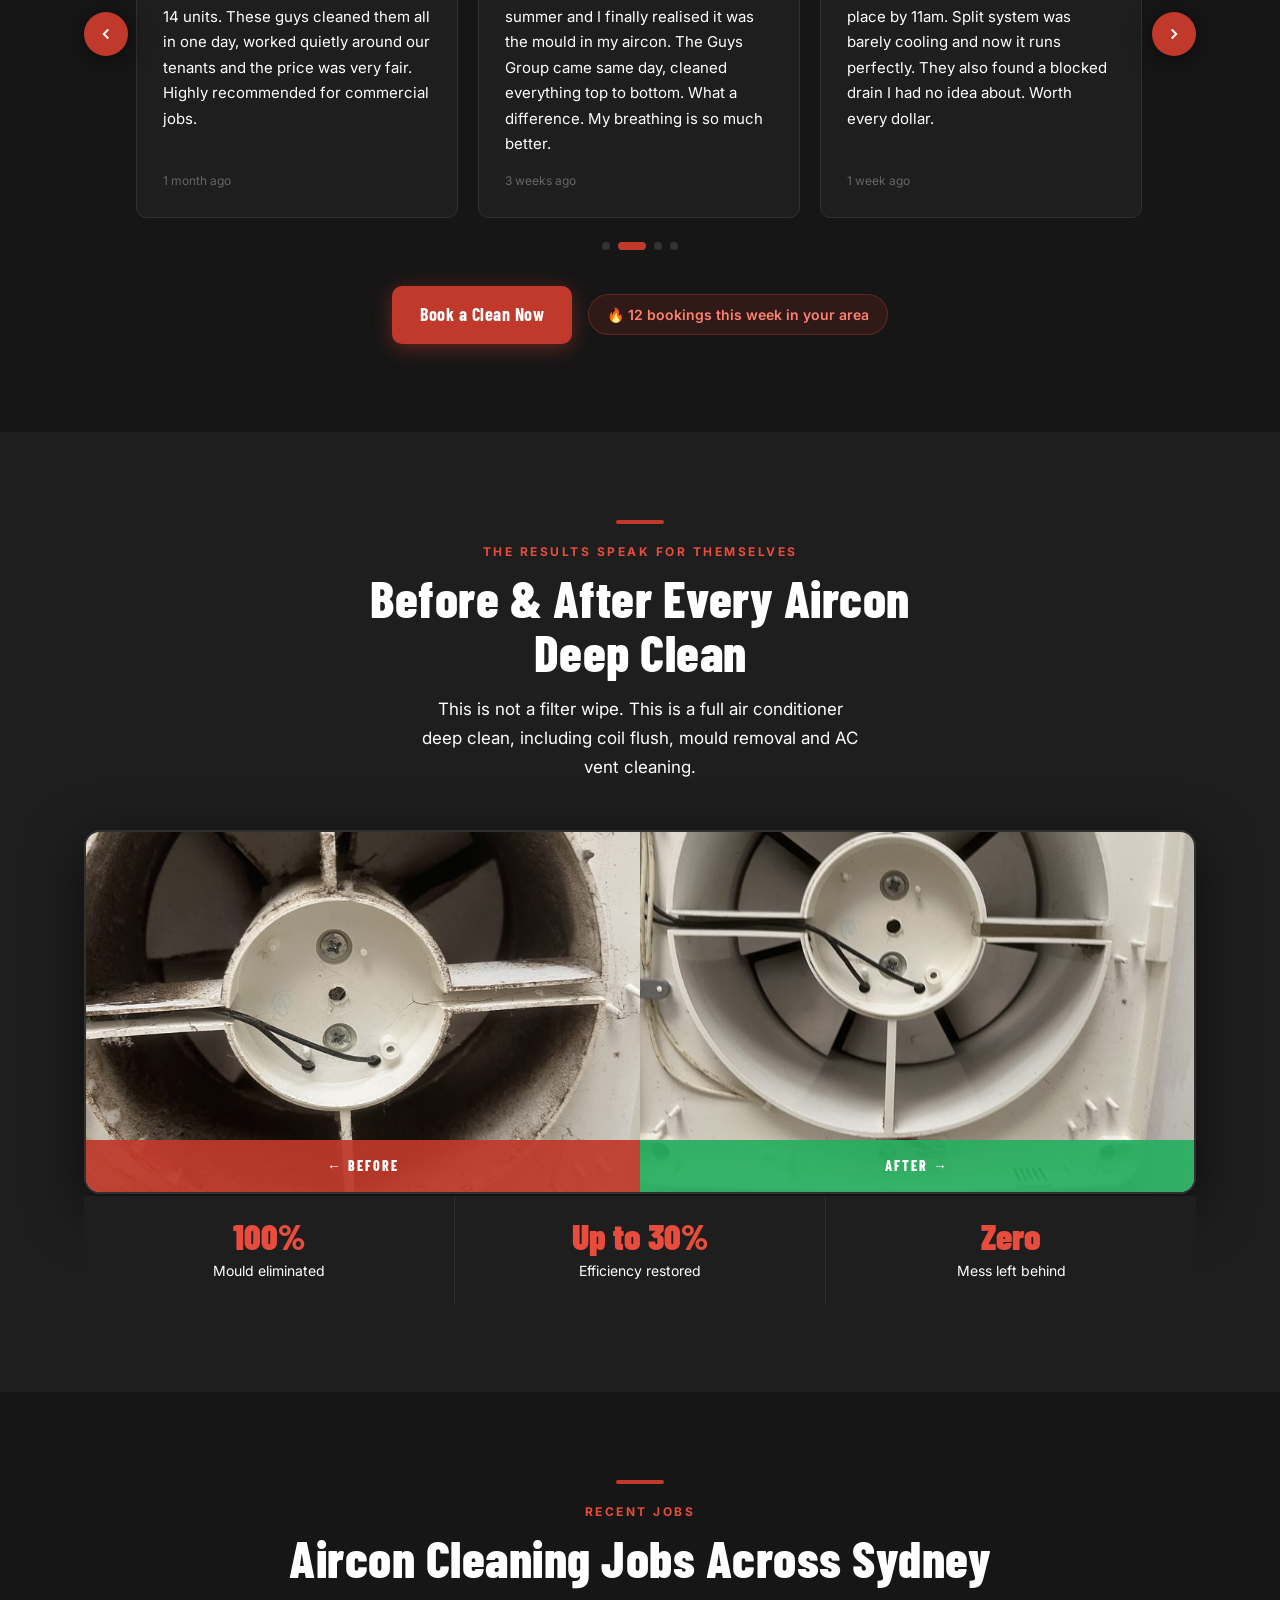
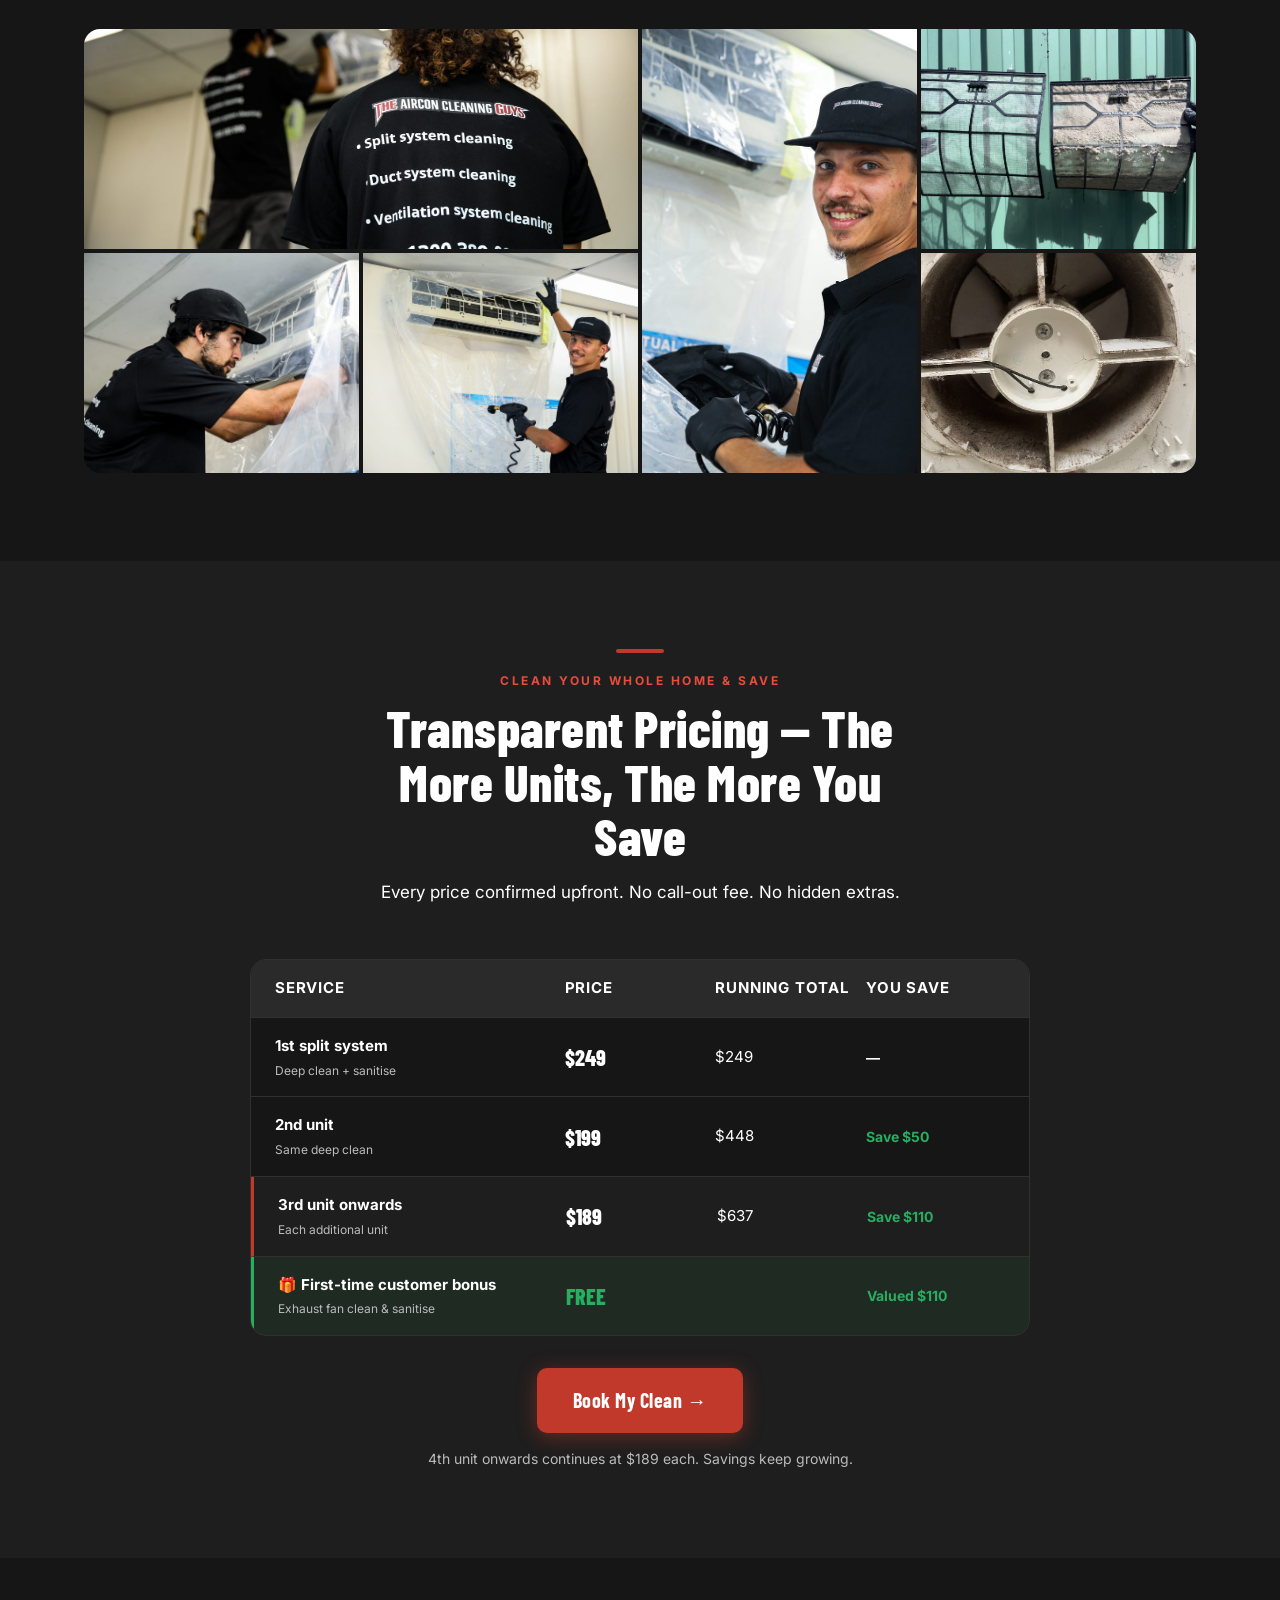
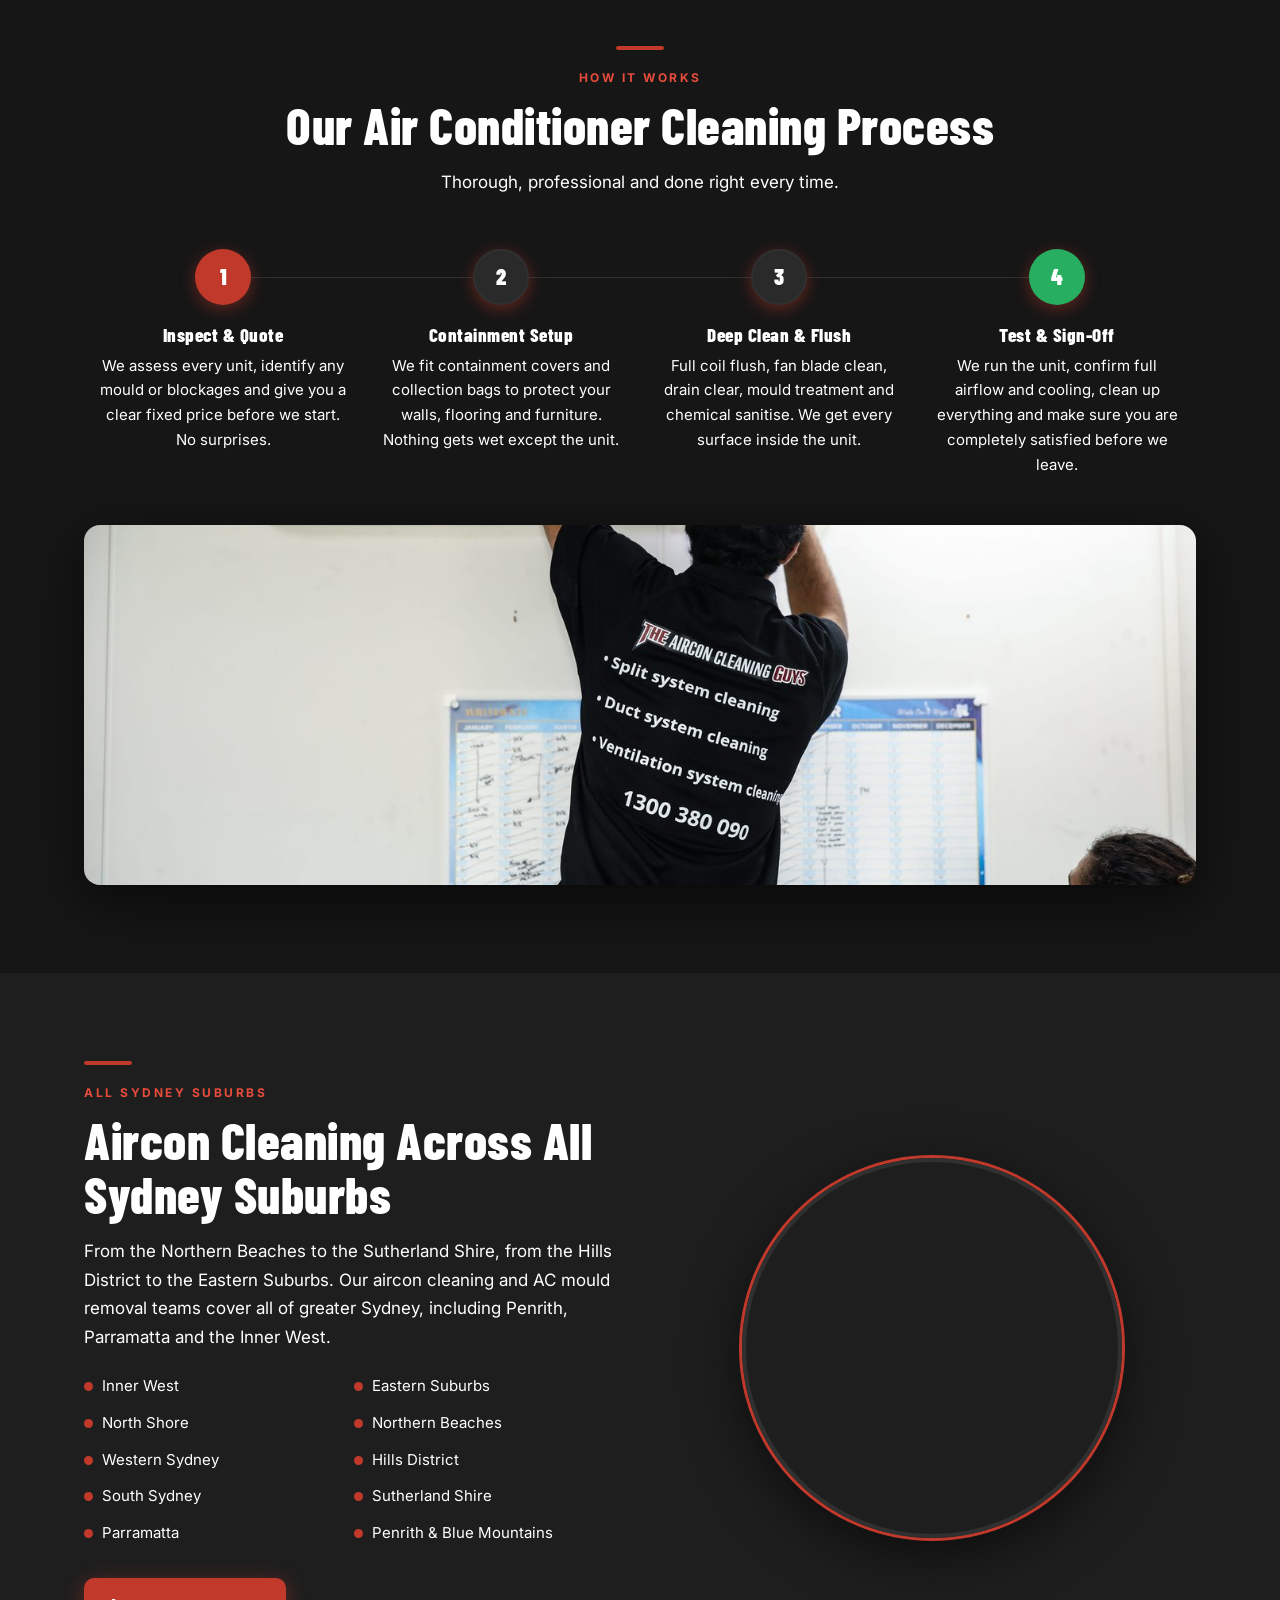
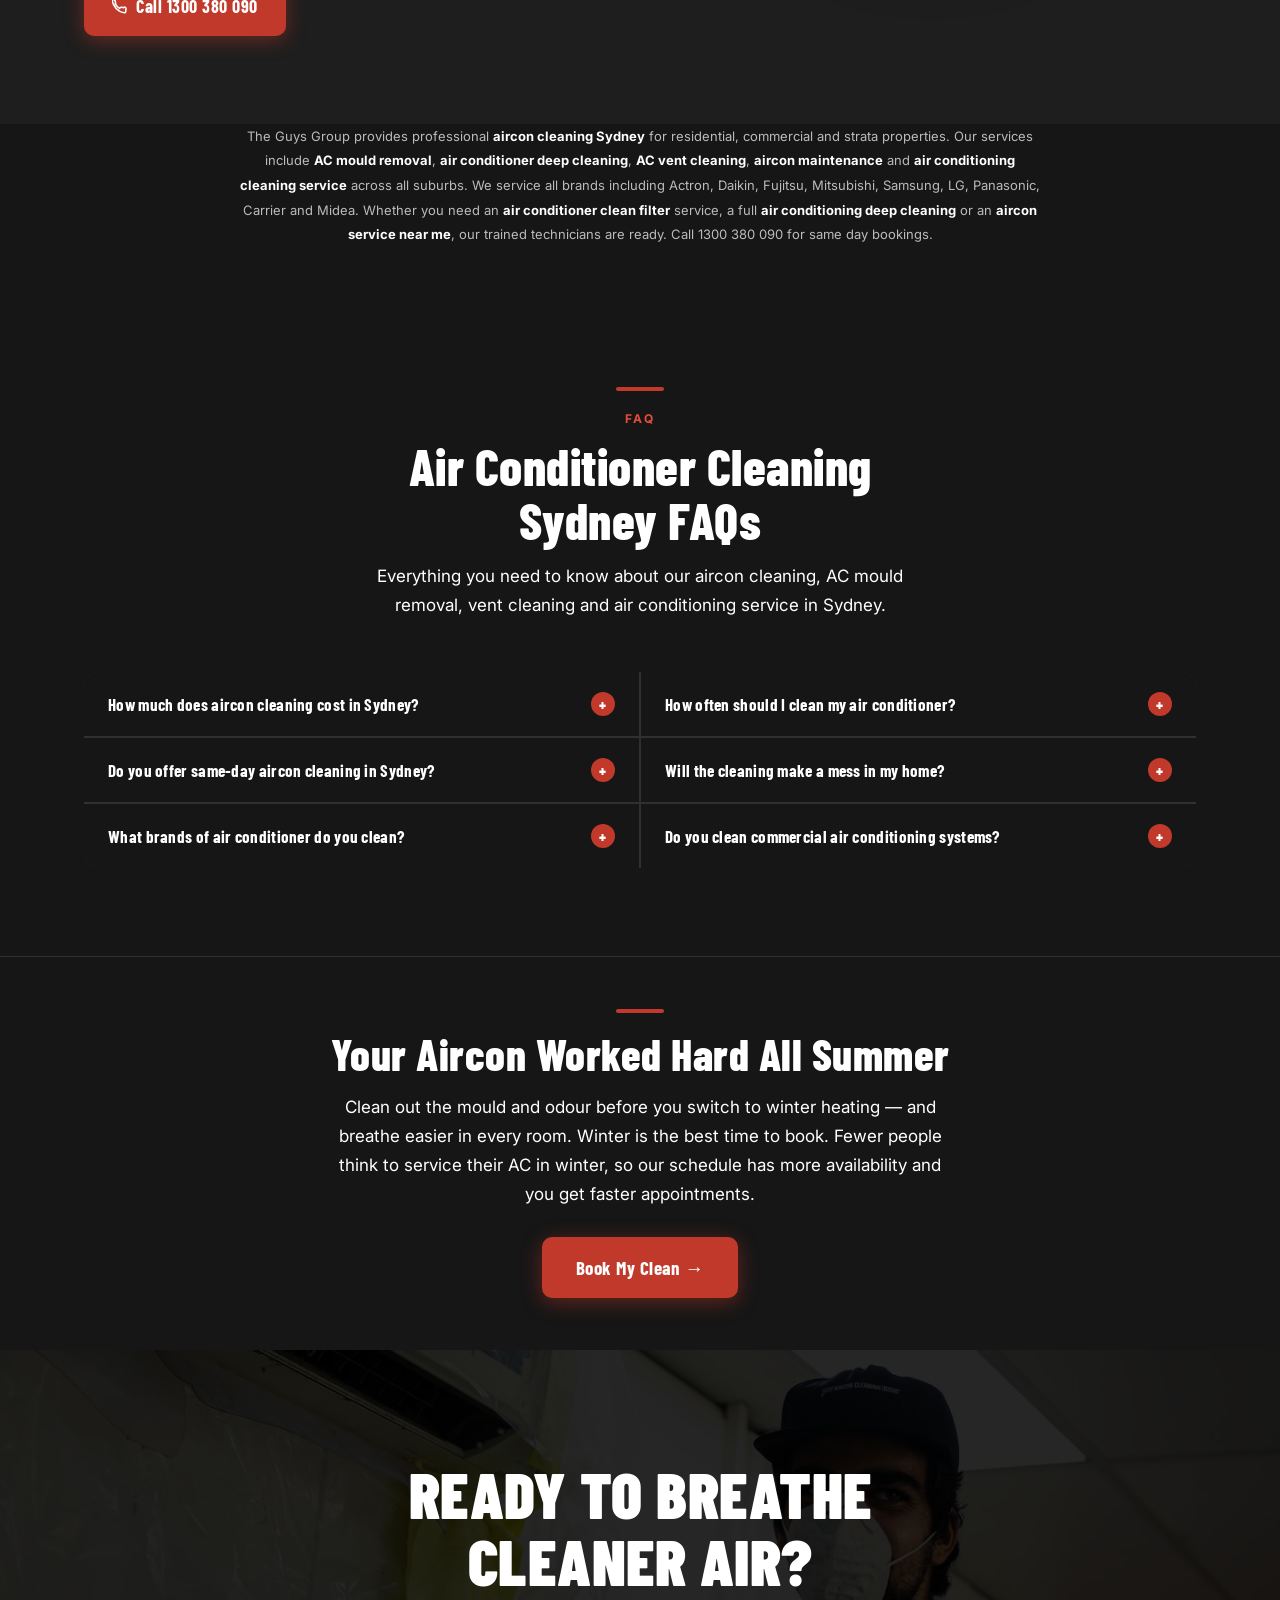
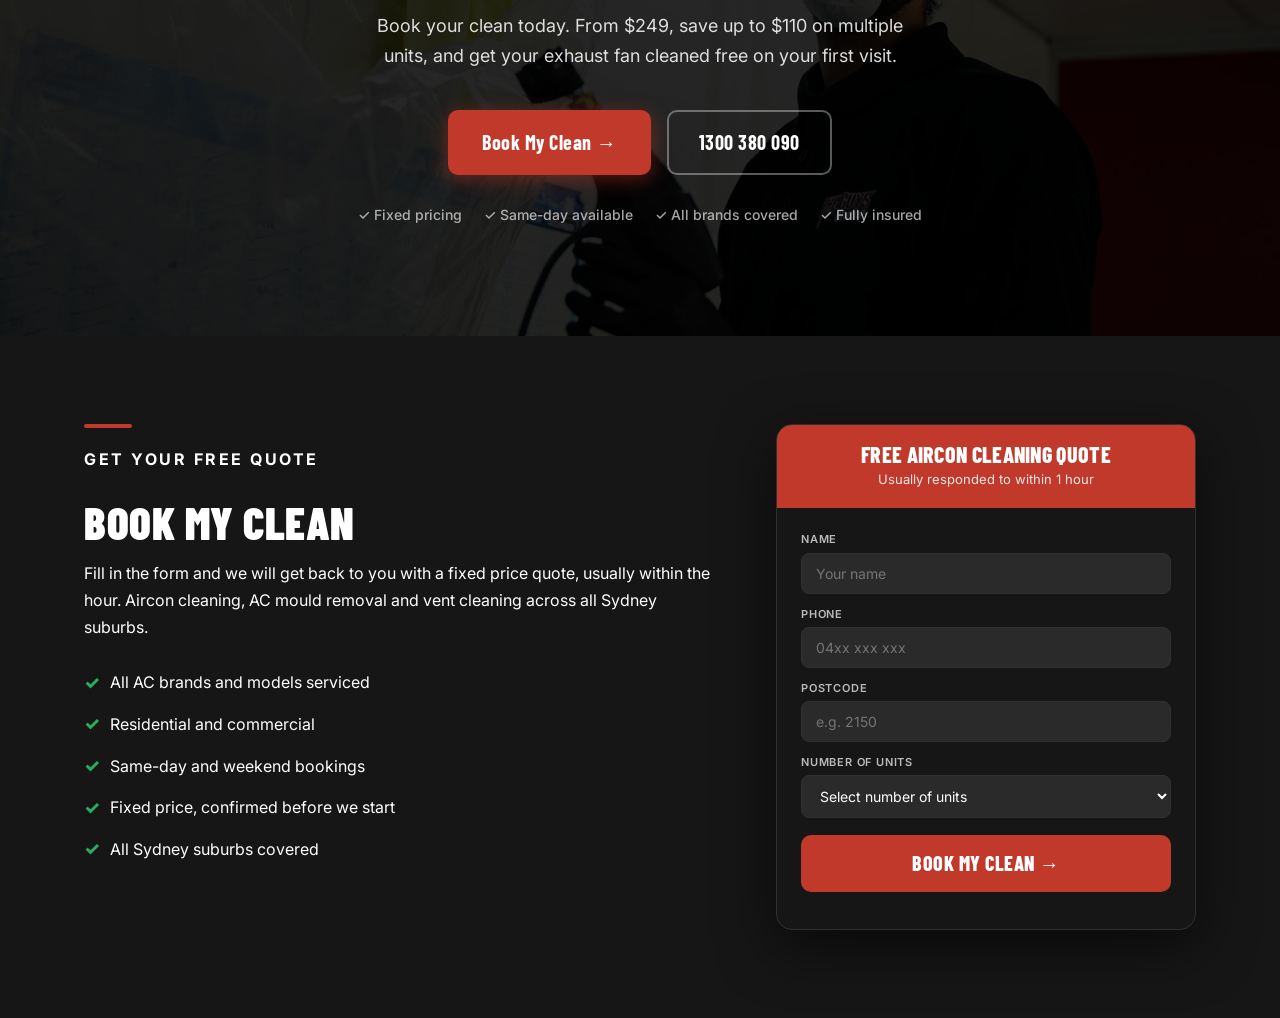
==== commit 792a1f80: "Apply campaign brief: new H1, savings table, simplified form, seasonal nudge, CTA" ====
--- a/aircon-cleaning.html
+++ b/aircon-cleaning.html
@@ -3,7 +3,7 @@
 <head>
 <meta charset="UTF-8">
 <meta name="viewport" content="width=device-width,initial-scale=1">
-<title>Aircon Cleaning Sydney | AC Mould Removal &amp; Deep Clean | The Guys Group | 1300 380 090</title>
+<title>Aircon Cleaning Sydney — Clean Your Whole Home &amp; Save Up To $110 | The Guys Group</title>
 <meta name="description" content="Professional air conditioner cleaning Sydney. Split system, ducted & commercial AC deep clean. Mould removal, coil clean, sanitise. Same-day bookings. Call 1300 380 090.">
 <link rel="canonical" href="https://theguyservicegroup.com/aircon-cleaning">
 <link href="https://fonts.googleapis.com/css2?family=Barlow+Condensed:wght@600;700;800;900&family=Inter:wght@400;500;600;700&display=swap" rel="stylesheet">
@@ -20,18 +20,18 @@
   --radius:10px;--radius-lg:16px;
 }
 *,*::before,*::after{box-sizing:border-box;margin:0;padding:0}
-html{scroll-behavior:smooth}
+html{scroll-behavior:smooth;overflow-x:hidden}
 body{font-family:'Inter',sans-serif;font-size:16px;line-height:1.65;color:var(--white);background:var(--dark);overflow-x:hidden}
 h1,h2,h3,h4,.heading-font{font-family:'Barlow Condensed',sans-serif;line-height:1.05;color:var(--white);letter-spacing:.5px}
 img{max-width:100%;display:block}
 a{text-decoration:none;color:inherit}
-.container{width:100%;max-width:1160px;margin:0 auto;padding:0 24px}
+.container{width:100%;max-width:1160px;margin:0 auto;padding:0 24px;box-sizing:border-box}
 .eyebrow{font-size:12px;font-weight:700;letter-spacing:2.5px;text-transform:uppercase;color:var(--red-light);margin-bottom:10px;font-family:'Inter',sans-serif}
 .heading{font-size:clamp(30px,4vw,52px);font-weight:800;margin-bottom:16px}
 .subtext{font-size:17px;color:var(--white);line-height:1.7;font-weight:400}
-.section{padding:88px 0}
-.section-dark{background:var(--dark2)}
-.section-mid{background:var(--dark3)}
+.section{padding:88px 0;overflow-x:hidden}
+.section-dark{background:var(--dark2);overflow-x:hidden}
+.section-mid{background:var(--dark3);overflow-x:hidden}
 .red-bar{width:48px;height:4px;background:var(--red);margin-bottom:18px;border-radius:2px}
 
 /* SCROLL ANIMATIONS */
@@ -46,7 +46,7 @@
 
 
 /* HERO */
-.hero{position:relative;min-height:100vh;display:flex;align-items:center;overflow:hidden;padding:60px 0}
+.hero{position:relative;min-height:100vh;display:flex;align-items:center;overflow:hidden;padding:60px 0;width:100%}
 .hero-bg{position:absolute;inset:0;background-image:url('images/aircon/aircon-cleaning-team-commercial-sydney.jpg');background-size:cover;background-position:center 30%}
 .hero-overlay{position:absolute;inset:0;background:linear-gradient(100deg,rgba(0,0,0,0.93) 0%,rgba(0,0,0,0.78) 50%,rgba(0,0,0,0.35) 100%)}
 .hero-inner{position:relative;z-index:1;display:grid;grid-template-columns:1fr 400px;gap:52px;align-items:center;width:100%}
@@ -88,19 +88,21 @@
 .form-note{text-align:center;font-size:11px;color:var(--muted);margin-top:8px}
 
 /* TRUST BAR */
-.trust-bar{background:var(--red);padding:15px 0}
+.trust-bar{background:var(--red);padding:15px 0;overflow-x:hidden}
 .trust-bar-inner{display:flex;align-items:center;justify-content:center;gap:40px;flex-wrap:wrap}
 .tb-item{display:flex;align-items:center;gap:8px;color:rgba(255,255,255,0.95);font-size:14px;font-weight:600}
 .tb-check{font-weight:800;font-size:16px}
 
 /* VIDEO */
-.video-section{background:var(--dark);padding:88px 0}
+.video-section{background:var(--dark);padding:88px 0;overflow-x:hidden}
 .video-hdr{text-align:center;margin-bottom:48px}
 .video-wrap{position:relative;border-radius:var(--radius-lg);overflow:hidden;box-shadow:var(--shadow-lg);background:var(--dark2);max-width:960px;margin:0 auto}
 .video-wrap iframe{width:100%;aspect-ratio:16/9;display:block;border:0}
 .video-mobile{display:none;max-width:400px;margin:0 auto;border-radius:var(--radius-lg);overflow:hidden;box-shadow:var(--shadow-lg)}
 .video-mobile iframe{width:100%;aspect-ratio:9/16;display:block;border:0}
-@media(max-width:640px){.video-wrap{display:none}.video-mobile{display:block}}
+@media(max-width:640px){
+  html,body{overflow-x:hidden;max-width:100vw}
+  *{max-width:100%}.video-wrap{display:none}.video-mobile{display:block}}
 
 /* WHY */
 .why-grid{display:grid;grid-template-columns:1fr 1fr;gap:60px;align-items:center}
@@ -234,7 +236,7 @@
 .faq-a p{padding:0 24px 20px;font-size:15px;color:var(--white);line-height:1.75}
 
 /* FINAL CTA */
-.fcta{position:relative;overflow:hidden;padding:110px 0;text-align:center}
+.fcta{position:relative;overflow:hidden;padding:110px 0;text-align:center;width:100%}
 .fcta-bg{position:absolute;inset:0;background-image:url('images/aircon/aircon-cleaning-technician-mask-sydney.jpg');background-size:cover;background-position:center}
 .fcta-overlay{position:absolute;inset:0;background:rgba(0,0,0,0.85)}
 .fcta-inner{position:relative;z-index:1}
@@ -329,10 +331,30 @@
 .elementor-form .elementor-field-group{margin-bottom:11px}
 .elementor-form .elementor-field-textual,.elementor-form textarea{width:100%;background:var(--mid);border:1px solid var(--border);border-radius:8px;padding:11px 14px;font-family:'Inter',sans-serif;font-size:14px;color:var(--white);outline:none;transition:border-color .2s;box-sizing:border-box}
 .elementor-form .elementor-field-textual:focus,.elementor-form textarea:focus{border-color:var(--red-light)}
-.elementor-form .elementor-field-subgroup{display:flex;flex-wrap:wrap;gap:10px;margin-top:6px}
+.elementor-form .elementor-field-subgroup{display:flex;flex-wrap:wrap;gap:10px;margin-top:6px;max-width:100%}
 .elementor-field-option{display:flex;align-items:center;gap:6px;font-size:14px;color:var(--white)}
 .elementor-field-option input[type=checkbox]{accent-color:var(--red);width:16px;height:16px;cursor:pointer}
 .elementor-field-option label{cursor:pointer;font-size:14px;color:var(--white)}
+
+  /* SAVINGS TABLE */
+  .savings-table{border-radius:var(--radius-lg);overflow:hidden;border:1px solid var(--border);max-width:780px;margin:0 auto}
+  .st-row{display:grid;grid-template-columns:2fr 1fr 1fr 1fr;align-items:center;padding:16px 24px;border-bottom:1px solid var(--border);gap:12px}
+  .st-row:last-child{border-bottom:none}
+  .st-head{background:var(--mid);font-size:12px;font-weight:700;text-transform:uppercase;letter-spacing:.8px;color:var(--muted)}
+  .st-row:not(.st-head):not(.st-bonus){background:var(--dark2)}
+  .st-row:not(.st-head):not(.st-bonus):hover{background:var(--dark3)}
+  .st-featured{background:var(--dark3)!important;border-left:3px solid var(--red)}
+  .st-bonus{background:rgba(39,174,96,0.08);border-left:3px solid #27AE60}
+  .st-row div{font-size:15px;color:var(--white)}
+  .st-row div span{display:block;font-size:12px;color:var(--muted);margin-top:2px;font-weight:400}
+  .st-price{font-family:'Barlow Condensed',sans-serif;font-weight:800;font-size:22px!important;color:var(--white)}
+  .st-save{font-weight:700;font-size:14px!important}
+  .st-green{color:#27AE60!important}
+  @media(max-width:640px){
+    .st-row{grid-template-columns:1fr 1fr;gap:8px;padding:14px 16px}
+    .st-head div:nth-child(3),.st-row div:nth-child(3){display:none}
+    .st-head{font-size:11px}
+  }
 </style>
 </head>
 <body>
@@ -346,21 +368,21 @@
   <div class="container">
     <div class="hero-inner">
       <div class="fade-left">
-        <div class="hero-tag"><span class="live-dot"></span> Aircon Cleaning Sydney. 1300 380 090</div>
-        <h1>AIRCON<br>CLEANING<br><span class="red">SYDNEY</span></h1>
+        <div class="hero-tag"><span class="live-dot"></span> The Aircon Cleaning Guys &mdash; Sydney</div>
+        <h1>AIRCON CLEANING SYDNEY.<br><span class="red">CLEAN YOUR WHOLE HOME</span><br>&amp; SAVE UP TO $110</h1>
         <p class="hero-sub">Professional air conditioner deep clean for split systems, ducted and commercial units. Mould removal, coil flush and full sanitise. Fixed pricing. Same day bookings.</p>
         <div class="hero-pills">
-          <div class="pill"><span class="pill-tick">&#10003;</span> Fixed transparent pricing</div>
-          <div class="pill"><span class="pill-tick">&#10003;</span> All AC brands serviced</div>
-          <div class="pill"><span class="pill-tick">&#10003;</span> All Sydney suburbs</div>
-          <div class="pill"><span class="pill-tick">&#10003;</span> Fully insured team</div>
+          <div class="pill"><span class="pill-tick">&#10003;</span> From $249 per unit</div>
+          <div class="pill"><span class="pill-tick">&#10003;</span> Save up to $110 multi-unit</div>
+          <div class="pill"><span class="pill-tick">&#10003;</span> FREE exhaust fan clean (1st visit)</div>
+          <div class="pill"><span class="pill-tick">&#10003;</span> Non-toxic, pet &amp; child safe</div>
         </div>
         <div class="hero-btns">
-          <a href="tel:1300380090" class="btn-red">
-            <svg width="16" height="16" viewBox="0 0 24 24" fill="none" stroke="currentColor" stroke-width="2.5"><path d="M22 16.92v3a2 2 0 01-2.18 2 19.79 19.79 0 01-8.63-3.07A19.5 19.5 0 013.07 9.81 19.79 19.79 0 010 1.19h3a2 2 0 012 1.72 13.1 13.1 0 00.67 2.95 2 2 0 01-.45 2.11L6.09 8.91a16 16 0 006 6l1.19-1.19a2 2 0 012.11-.45 13.1 13.1 0 002.95.67A2 2 0 0122 16.92z"/></svg>
+          <a href="#quote" class="btn-red" style="font-size:20px;padding:16px 32px">Book My Clean &#8594;</a>
+          <a href="tel:1300380090" class="btn-ghost">
+            <svg width="15" height="15" viewBox="0 0 24 24" fill="none" stroke="currentColor" stroke-width="2.5"><path d="M22 16.92v3a2 2 0 01-2.18 2 19.79 19.79 0 01-8.63-3.07A19.5 19.5 0 013.07 9.81 19.79 19.79 0 010 1.19h3a2 2 0 012 1.72 13.1 13.1 0 00.67 2.95 2 2 0 01-.45 2.11L6.09 8.91a16 16 0 006 6l1.19-1.19a2 2 0 012.11-.45 13.1 13.1 0 002.95.67A2 2 0 0122 16.92z"/></svg>
             1300 380 090
           </a>
-          <a href="#quote" class="btn-ghost">Get a Free Quote &#8594;</a>
         </div>
         <div class="hero-stats">
           <div class="h-stat"><div class="n">500+</div><div class="l">Units cleaned</div></div>
@@ -373,7 +395,7 @@
           <h3>FREE AIRCON CLEANING QUOTE</h3>
           <p>Fast response. Usually same day.</p>
         </div>
-        <div class="form-body"><form class="elementor-form" method="post" name="Short Form  The Aircon Cleaning Guys Page" action="https://theguyservicegroup.com/services/pressure-washing-sydney/" aria-label="Short Form  The Aircon Cleaning Guys Page">
+        <div class="form-body"><form class="elementor-form" method="post" name="Aircon Cleaning Quote" action="https://theguyservicegroup.com/services/pressure-washing-sydney/" aria-label="Book My Aircon Clean">
   <input type="hidden" name="post_id" value="3412">
   <input type="hidden" name="form_id" value="4039b7e7">
   <input type="hidden" name="referer_title" value="Aircon Cleaning Sydney | The Guys Group">
@@ -384,47 +406,26 @@
       <input type="text" name="form_fields[name]" class="elementor-field elementor-size-sm elementor-field-textual" placeholder="Your name" required>
     </div>
     <div class="elementor-field-group elementor-col-100 elementor-field-required">
-      <label class="elementor-field-label">Phone number</label>
-      <input type="tel" name="form_fields[field_4e27362]" class="elementor-field elementor-size-sm elementor-field-textual" placeholder="04xx xxx xxx" required pattern="[0-9()#&+*-=.]+">
+      <label class="elementor-field-label">Phone</label>
+      <input type="tel" name="form_fields[field_4e27362]" class="elementor-field elementor-size-sm elementor-field-textual" placeholder="04xx xxx xxx" required>
     </div>
     <div class="elementor-field-group elementor-col-100 elementor-field-required">
-      <label class="elementor-field-label">Suburb Name</label>
-      <input type="text" name="form_fields[field_029701d]" class="elementor-field elementor-size-sm elementor-field-textual" placeholder="e.g. Parramatta" required>
-    </div>
-    <div class="elementor-field-group elementor-col-100">
-      <label class="elementor-field-label">Post Code</label>
-      <input type="text" name="form_fields[field_b725707]" class="elementor-field elementor-size-sm elementor-field-textual" placeholder="e.g. 2150">
+      <label class="elementor-field-label">Postcode</label>
+      <input type="text" name="form_fields[field_b725707]" class="elementor-field elementor-size-sm elementor-field-textual" placeholder="e.g. 2150" required>
     </div>
     <div class="elementor-field-group elementor-col-100 elementor-field-required">
-      <label class="elementor-field-label">Email</label>
-      <input type="email" name="form_fields[email]" class="elementor-field elementor-size-sm elementor-field-textual" placeholder="you@email.com" required>
-    </div>
-    <div class="elementor-field-group elementor-col-100">
-      <label class="elementor-field-label">Property Type</label>
-      <div class="elementor-field-subgroup">
-        <span class="elementor-field-option"><input type="checkbox" value="Residential" name="form_fields[field_4988c1d][]" id="pt-res"> <label for="pt-res">Residential</label></span>
-        <span class="elementor-field-option"><input type="checkbox" value="Commercial" name="form_fields[field_4988c1d][]" id="pt-com"> <label for="pt-com">Commercial</label></span>
-        <span class="elementor-field-option"><input type="checkbox" value="Strata" name="form_fields[field_4988c1d][]" id="pt-str"> <label for="pt-str">Strata</label></span>
-      </div>
-    </div>
-    <div class="elementor-field-group elementor-col-100">
-      <label class="elementor-field-label">Service Type</label>
-      <div class="elementor-field-subgroup">
-        <span class="elementor-field-option"><input type="checkbox" value="Split System Cleaning" name="form_fields[field_f1e476a][]" id="st-ss"> <label for="st-ss">Split System Cleaning</label></span>
-        <span class="elementor-field-option"><input type="checkbox" value="Ducted AC Cleaning" name="form_fields[field_f1e476a][]" id="st-dc"> <label for="st-dc">Ducted AC Cleaning</label></span>
-        <span class="elementor-field-option"><input type="checkbox" value="AC Mould Removal" name="form_fields[field_f1e476a][]" id="st-mr"> <label for="st-mr">AC Mould Removal</label></span>
-        <span class="elementor-field-option"><input type="checkbox" value="AC Vent Cleaning" name="form_fields[field_f1e476a][]" id="st-vc"> <label for="st-vc">AC Vent Cleaning</label></span>
-        <span class="elementor-field-option"><input type="checkbox" value="Commercial AC Clean" name="form_fields[field_f1e476a][]" id="st-cc"> <label for="st-cc">Commercial AC Clean</label></span>
-        <span class="elementor-field-option"><input type="checkbox" value="Other / Combination" name="form_fields[field_f1e476a][]" id="st-ot"> <label for="st-ot">Other / Combination</label></span>
-      </div>
-    </div>
-    <div class="elementor-field-group elementor-col-100">
-      <label class="elementor-field-label">Message</label>
-      <textarea name="form_fields[message]" class="elementor-field-textual elementor-field elementor-size-sm" rows="3" placeholder="Number of units, mould concerns, any other details..."></textarea>
+      <label class="elementor-field-label">Number of Units</label>
+      <select name="form_fields[field_f1e476a]" class="elementor-field elementor-size-sm elementor-field-textual" required>
+        <option value="">Select number of units</option>
+        <option value="1 unit – $249">1 unit — $249</option>
+        <option value="2 units – $448 (save $50)">2 units — $448 (save $50)</option>
+        <option value="3 units – $637 (save $110)">3 units — $637 (save $110)</option>
+        <option value="4+ units">4+ units (quote me)</option>
+      </select>
     </div>
     <div class="elementor-field-group elementor-col-100 e-form__buttons">
-      <button type="submit" class="elementor-button elementor-size-sm btn-submit" style="width:100%;background:var(--red);color:white;font-family:'Barlow Condensed',sans-serif;font-weight:800;font-size:18px;letter-spacing:.5px;padding:14px;border:none;border-radius:var(--radius);cursor:pointer;margin-top:6px;">
-        GET MY FREE QUOTE &rarr;
+      <button type="submit" class="elementor-button elementor-size-sm btn-submit" style="width:100%;background:var(--red);color:white;font-family:'Barlow Condensed',sans-serif;font-weight:800;font-size:20px;letter-spacing:.5px;padding:16px;border:none;border-radius:var(--radius);cursor:pointer;margin-top:6px;">
+        BOOK MY CLEAN &#8594;
       </button>
     </div>
   </div>
@@ -438,10 +439,10 @@
 <div class="trust-bar">
   <div class="container">
     <div class="trust-bar-inner">
-      <div class="tb-item"><span class="tb-check">&#10003;</span> All AC brands covered</div>
-      <div class="tb-item"><span class="tb-check">&#10003;</span> Mould &amp; bacteria removal</div>
-      <div class="tb-item"><span class="tb-check">&#10003;</span> No mess guaranteed</div>
-      <div class="tb-item"><span class="tb-check">&#10003;</span> Licensed &amp; insured</div>
+      <div class="tb-item">&#9733;&#9733;&#9733;&#9733;&#9733; Google Reviews</div>
+      <div class="tb-item"><span class="tb-check">&#10003;</span> Fully insured</div>
+      <div class="tb-item"><span class="tb-check">&#10003;</span> Non-toxic, pet &amp; child safe</div>
+      <div class="tb-item"><span class="tb-check">&#10003;</span> Sydney-wide</div>
       <div class="tb-item"><span class="tb-check">&#10003;</span> Same-day available</div>
     </div>
   </div>
@@ -457,10 +458,10 @@
       <p class="subtext" style="max-width:520px;margin:0 auto">See exactly what a professional deep clean looks like. before, during and after.</p>
     </div>
     <div class="video-wrap fade-up delay-1">
-      <iframe src="https://www.youtube.com/embed/_UU4XjZZGp4" title="The Guys Group Aircon Cleaning Sydney" allowfullscreen loading="lazy"></iframe>
+      <iframe src="https://www.youtube.com/embed/X6q-kIQ2-Ho" title="The Guys Group Aircon Cleaning Sydney" allowfullscreen loading="lazy"></iframe>
     </div>
     <div class="video-mobile fade-up delay-1">
-      <iframe src="https://www.youtube.com/embed/vczHTSopx9s" title="The Guys Group Aircon Cleaning Sydney Short" allowfullscreen loading="lazy"></iframe>
+      <iframe src="https://www.youtube.com/embed/Xn0Gtohm7TM" title="The Guys Group Aircon Cleaning Sydney Short" allowfullscreen loading="lazy"></iframe>
     </div>
   </div>
 </section>
@@ -473,7 +474,14 @@
         <div class="red-bar"></div>
         <p class="eyebrow">Aircon Cleaning and AC Mould Removal Sydney</p>
         <h2 class="heading">Why Professional Air Conditioner Cleaning Beats a DIY Wipe-Down Every Time</h2>
-        <p class="subtext">Wiping the filter is not an air conditioner deep clean. Our team gets inside the unit, flushes the coils, removes mould and bacteria and leaves your AC running like new.</p>
+        <p class="subtext">Wiping the filter is not a deep clean. Here is exactly what every service includes:</p>
+        <ul style="list-style:none;margin-top:16px;display:flex;flex-direction:column;gap:10px">
+          <li style="display:flex;gap:10px;font-size:15px;color:var(--white)"><span style="color:#27AE60;font-weight:800;font-size:16px">&#10003;</span> Filters and covers removed and pressure-washed</li>
+          <li style="display:flex;gap:10px;font-size:15px;color:var(--white)"><span style="color:#27AE60;font-weight:800;font-size:16px">&#10003;</span> Coil and barrel fan deep clean</li>
+          <li style="display:flex;gap:10px;font-size:15px;color:var(--white)"><span style="color:#27AE60;font-weight:800;font-size:16px">&#10003;</span> Drip tray and drain flush</li>
+          <li style="display:flex;gap:10px;font-size:15px;color:var(--white)"><span style="color:#27AE60;font-weight:800;font-size:16px">&#10003;</span> Hospital-grade anti-microbial sanitise</li>
+          <li style="display:flex;gap:10px;font-size:15px;color:var(--white)"><span style="color:#27AE60;font-weight:800;font-size:16px">&#10003;</span> Reassemble and test run</li>
+        </ul>
         <ul class="why-list">
           <li class="why-item">
             <div class="wi-num">01</div>
@@ -665,57 +673,47 @@
 </section>
 
 <!-- PRICING -->
-<section class="section section-mid">
+<section class="section section-mid" id="pricing">
   <div class="container">
     <div class="pricing-hdr fade-up">
       <div class="red-bar" style="margin:0 auto 18px"></div>
-      <p class="eyebrow">No Surprises Fixed Pricing</p>
-      <h2 class="heading">Air Conditioner Cleaning Prices Sydney</h2>
-      <p class="subtext" style="max-width:480px;margin:0 auto;text-align:center">You get a confirmed price before we start. That is exactly what you pay.</p>
-    </div>
-    <div class="pricing-grid fade-up delay-1">
-      <div class="pc">
-        <h3>Split System Clean</h3>
-        <div class="pc-from">Starting from</div>
-        <div class="pc-num">$149</div>
-        <ul class="pc-feats">
-          <li><span class="pfc">&#10003;</span> Single wall-mounted unit</li>
-          <li><span class="pfc">&#10003;</span> Full coil flush and fan clean</li>
-          <li><span class="pfc">&#10003;</span> Filter wash and reinstall</li>
-          <li><span class="pfc">&#10003;</span> Drain line clear</li>
-          <li><span class="pfc">&#10003;</span> Anti-mould sanitise</li>
-        </ul>
-        <button class="btn-price" onclick="window.location.href='#quote'">Get a Quote</button>
-      </div>
-      <div class="pc feat">
-        <div class="pc-pop">Most Popular</div>
-        <h3>Multi-Unit Package</h3>
-        <div class="pc-from">Starting from</div>
-        <div class="pc-num">$349</div>
-        <ul class="pc-feats">
-          <li><span class="pfc">&#10003;</span> Up to 3 split systems</li>
-          <li><span class="pfc">&#10003;</span> Full deep clean all units</li>
-          <li><span class="pfc">&#10003;</span> Mould and bacteria treatment</li>
-          <li><span class="pfc">&#10003;</span> Deodorise and sanitise</li>
-          <li><span class="pfc">&#10003;</span> Best value for whole home</li>
-        </ul>
-        <button class="btn-price" onclick="window.location.href='#quote'">Get a Quote</button>
-      </div>
-      <div class="pc">
-        <h3>Ducted System Clean</h3>
-        <div class="pc-from">Starting from</div>
-        <div class="pc-num">$299</div>
-        <ul class="pc-feats">
-          <li><span class="pfc">&#10003;</span> Head unit deep clean</li>
-          <li><span class="pfc">&#10003;</span> Return air grille service</li>
-          <li><span class="pfc">&#10003;</span> Supply vent inspection</li>
-          <li><span class="pfc">&#10003;</span> Full coil and drain service</li>
-          <li><span class="pfc">&#10003;</span> Sanitise and deodorise</li>
-        </ul>
-        <button class="btn-price" onclick="window.location.href='#quote'">Get a Quote</button>
-      </div>
-    </div>
-    <p class="pricing-note">Starting prices shown. Final quote confirmed before work begins. Commercial properties quoted individually.</p>
+      <p class="eyebrow">Clean Your Whole Home &amp; Save</p>
+      <h2 class="heading">Transparent Pricing — The More Units, The More You Save</h2>
+      <p class="subtext" style="max-width:520px;margin:0 auto;text-align:center">Every price confirmed upfront. No call-out fee. No hidden extras.</p>
+    </div>
+    <div class="savings-table fade-up delay-1">
+      <div class="st-row st-head">
+        <div>Service</div><div>Price</div><div>Running Total</div><div>You Save</div>
+      </div>
+      <div class="st-row">
+        <div><strong>1st split system</strong><span>Deep clean + sanitise</span></div>
+        <div class="st-price">$249</div>
+        <div>$249</div>
+        <div class="st-save">—</div>
+      </div>
+      <div class="st-row">
+        <div><strong>2nd unit</strong><span>Same deep clean</span></div>
+        <div class="st-price">$199</div>
+        <div>$448</div>
+        <div class="st-save st-green">Save $50</div>
+      </div>
+      <div class="st-row st-featured">
+        <div><strong>3rd unit onwards</strong><span>Each additional unit</span></div>
+        <div class="st-price">$189</div>
+        <div>$637</div>
+        <div class="st-save st-green">Save $110</div>
+      </div>
+      <div class="st-row st-bonus">
+        <div><strong>&#127873; First-time customer bonus</strong><span>Exhaust fan clean &amp; sanitise</span></div>
+        <div class="st-price" style="color:#27AE60;font-weight:800">FREE</div>
+        <div></div>
+        <div class="st-save" style="color:#27AE60">Valued $110</div>
+      </div>
+    </div>
+    <div style="text-align:center;margin-top:32px" class="fade-up delay-2">
+      <a href="#quote" class="btn-red" style="font-size:20px;padding:16px 36px">Book My Clean &#8594;</a>
+      <p style="margin-top:14px;font-size:14px;color:var(--muted)">4th unit onwards continues at $189 each. Savings keep growing.</p>
+    </div>
   </div>
 </section>
 
@@ -846,20 +844,28 @@
   </div>
 </section>
 
+<!-- SEASONAL NUDGE -->
+<section style="background:var(--dark2);padding:52px 0;text-align:center;border-top:1px solid var(--border)">
+  <div class="container">
+    <div style="max-width:620px;margin:0 auto" class="fade-up">
+      <div class="red-bar" style="margin:0 auto 18px"></div>
+      <h2 class="heading" style="font-size:clamp(26px,3.5vw,44px)">Your Aircon Worked Hard All Summer</h2>
+      <p class="subtext" style="margin:16px auto 28px">Clean out the mould and odour before you switch to winter heating — and breathe easier in every room. Winter is the best time to book. Fewer people think to service their AC in winter, so our schedule has more availability and you get faster appointments.</p>
+      <a href="#quote" class="btn-red" style="font-size:19px;padding:15px 34px">Book My Clean &#8594;</a>
+    </div>
+  </div>
+</section>
 <!-- FINAL CTA -->
 <section class="fcta">
   <div class="fcta-bg"></div>
   <div class="fcta-overlay"></div>
   <div class="container">
     <div class="fcta-inner fade-up">
-      <h2>BOOK YOUR<br>AIRCON CLEANING TODAY</h2>
-      <p>Same day aircon cleaning available. AC mould removal, split system and ducted deep clean. Fixed pricing. All Sydney suburbs.</p>
+      <h2>READY TO BREATHE<br>CLEANER AIR?</h2>
+      <p>Book your clean today. From $249, save up to $110 on multiple units, and get your exhaust fan cleaned free on your first visit.</p>
       <div class="fcta-btns">
-        <a href="tel:1300380090" class="btn-red" style="font-size:20px;padding:16px 34px">
-          <svg width="18" height="18" viewBox="0 0 24 24" fill="none" stroke="currentColor" stroke-width="2.5"><path d="M22 16.92v3a2 2 0 01-2.18 2 19.79 19.79 0 01-8.63-3.07A19.5 19.5 0 013.07 9.81 19.79 19.79 0 010 1.19h3a2 2 0 012 1.72 13.1 13.1 0 00.67 2.95 2 2 0 01-.45 2.11L6.09 8.91a16 16 0 006 6l1.19-1.19a2 2 0 012.11-.45 13.1 13.1 0 002.95.67A2 2 0 0122 16.92z"/></svg>
-          1300 380 090
-        </a>
-        <a href="#quote" class="btn-ghost" style="font-size:20px;padding:14px 30px">Get a Free Quote</a>
+        <a href="#quote" class="btn-red" style="font-size:20px;padding:16px 34px">Book My Clean &#8594;</a>
+        <a href="tel:1300380090" class="btn-ghost" style="font-size:20px;padding:14px 30px">1300 380 090</a>
       </div>
       <div class="ftrust">
         <span>&#10003; Fixed pricing</span>
@@ -878,7 +884,7 @@
       <div class="ff-copy fade-left">
         <div class="red-bar"></div>
         <p class="eyebrow">Get Your Free Quote</p>
-        <h2>GET AN AIRCON CLEANING QUOTE NOW</h2>
+        <h2>BOOK MY CLEAN</h2>
         <p>Fill in the form and we will get back to you with a fixed price quote, usually within the hour. Aircon cleaning, AC mould removal and vent cleaning across all Sydney suburbs.</p>
         <ul class="perks">
           <li><span class="pck">&#10003;</span> All AC brands and models serviced</li>
@@ -893,7 +899,7 @@
           <h3>FREE AIRCON CLEANING QUOTE</h3>
           <p>Usually responded to within 1 hour</p>
         </div>
-        <div class="ff-body"><form class="elementor-form" method="post" name="Short Form  The Aircon Cleaning Guys Page" action="https://theguyservicegroup.com/services/pressure-washing-sydney/" aria-label="Short Form  The Aircon Cleaning Guys Page">
+        <div class="ff-body"><form class="elementor-form" method="post" name="Aircon Cleaning Quote" action="https://theguyservicegroup.com/services/pressure-washing-sydney/" aria-label="Book My Aircon Clean">
   <input type="hidden" name="post_id" value="3412">
   <input type="hidden" name="form_id" value="4039b7e7">
   <input type="hidden" name="referer_title" value="Aircon Cleaning Sydney | The Guys Group">
@@ -904,47 +910,26 @@
       <input type="text" name="form_fields[name]" class="elementor-field elementor-size-sm elementor-field-textual" placeholder="Your name" required>
     </div>
     <div class="elementor-field-group elementor-col-100 elementor-field-required">
-      <label class="elementor-field-label">Phone number</label>
-      <input type="tel" name="form_fields[field_4e27362]" class="elementor-field elementor-size-sm elementor-field-textual" placeholder="04xx xxx xxx" required pattern="[0-9()#&+*-=.]+">
+      <label class="elementor-field-label">Phone</label>
+      <input type="tel" name="form_fields[field_4e27362]" class="elementor-field elementor-size-sm elementor-field-textual" placeholder="04xx xxx xxx" required>
     </div>
     <div class="elementor-field-group elementor-col-100 elementor-field-required">
-      <label class="elementor-field-label">Suburb Name</label>
-      <input type="text" name="form_fields[field_029701d]" class="elementor-field elementor-size-sm elementor-field-textual" placeholder="e.g. Parramatta" required>
-    </div>
-    <div class="elementor-field-group elementor-col-100">
-      <label class="elementor-field-label">Post Code</label>
-      <input type="text" name="form_fields[field_b725707]" class="elementor-field elementor-size-sm elementor-field-textual" placeholder="e.g. 2150">
+      <label class="elementor-field-label">Postcode</label>
+      <input type="text" name="form_fields[field_b725707]" class="elementor-field elementor-size-sm elementor-field-textual" placeholder="e.g. 2150" required>
     </div>
     <div class="elementor-field-group elementor-col-100 elementor-field-required">
-      <label class="elementor-field-label">Email</label>
-      <input type="email" name="form_fields[email]" class="elementor-field elementor-size-sm elementor-field-textual" placeholder="you@email.com" required>
-    </div>
-    <div class="elementor-field-group elementor-col-100">
-      <label class="elementor-field-label">Property Type</label>
-      <div class="elementor-field-subgroup">
-        <span class="elementor-field-option"><input type="checkbox" value="Residential" name="form_fields[field_4988c1d][]" id="pt-res"> <label for="pt-res">Residential</label></span>
-        <span class="elementor-field-option"><input type="checkbox" value="Commercial" name="form_fields[field_4988c1d][]" id="pt-com"> <label for="pt-com">Commercial</label></span>
-        <span class="elementor-field-option"><input type="checkbox" value="Strata" name="form_fields[field_4988c1d][]" id="pt-str"> <label for="pt-str">Strata</label></span>
-      </div>
-    </div>
-    <div class="elementor-field-group elementor-col-100">
-      <label class="elementor-field-label">Service Type</label>
-      <div class="elementor-field-subgroup">
-        <span class="elementor-field-option"><input type="checkbox" value="Split System Cleaning" name="form_fields[field_f1e476a][]" id="st-ss"> <label for="st-ss">Split System Cleaning</label></span>
-        <span class="elementor-field-option"><input type="checkbox" value="Ducted AC Cleaning" name="form_fields[field_f1e476a][]" id="st-dc"> <label for="st-dc">Ducted AC Cleaning</label></span>
-        <span class="elementor-field-option"><input type="checkbox" value="AC Mould Removal" name="form_fields[field_f1e476a][]" id="st-mr"> <label for="st-mr">AC Mould Removal</label></span>
-        <span class="elementor-field-option"><input type="checkbox" value="AC Vent Cleaning" name="form_fields[field_f1e476a][]" id="st-vc"> <label for="st-vc">AC Vent Cleaning</label></span>
-        <span class="elementor-field-option"><input type="checkbox" value="Commercial AC Clean" name="form_fields[field_f1e476a][]" id="st-cc"> <label for="st-cc">Commercial AC Clean</label></span>
-        <span class="elementor-field-option"><input type="checkbox" value="Other / Combination" name="form_fields[field_f1e476a][]" id="st-ot"> <label for="st-ot">Other / Combination</label></span>
-      </div>
-    </div>
-    <div class="elementor-field-group elementor-col-100">
-      <label class="elementor-field-label">Message</label>
-      <textarea name="form_fields[message]" class="elementor-field-textual elementor-field elementor-size-sm" rows="3" placeholder="Number of units, mould concerns, any other details..."></textarea>
+      <label class="elementor-field-label">Number of Units</label>
+      <select name="form_fields[field_f1e476a]" class="elementor-field elementor-size-sm elementor-field-textual" required>
+        <option value="">Select number of units</option>
+        <option value="1 unit – $249">1 unit — $249</option>
+        <option value="2 units – $448 (save $50)">2 units — $448 (save $50)</option>
+        <option value="3 units – $637 (save $110)">3 units — $637 (save $110)</option>
+        <option value="4+ units">4+ units (quote me)</option>
+      </select>
     </div>
     <div class="elementor-field-group elementor-col-100 e-form__buttons">
-      <button type="submit" class="elementor-button elementor-size-sm btn-submit" style="width:100%;background:var(--red);color:white;font-family:'Barlow Condensed',sans-serif;font-weight:800;font-size:18px;letter-spacing:.5px;padding:14px;border:none;border-radius:var(--radius);cursor:pointer;margin-top:6px;">
-        SEND MY QUOTE REQUEST &rarr;
+      <button type="submit" class="elementor-button elementor-size-sm btn-submit" style="width:100%;background:var(--red);color:white;font-family:'Barlow Condensed',sans-serif;font-weight:800;font-size:20px;letter-spacing:.5px;padding:16px;border:none;border-radius:var(--radius);cursor:pointer;margin-top:6px;">
+        BOOK MY CLEAN &#8594;
       </button>
     </div>
   </div>
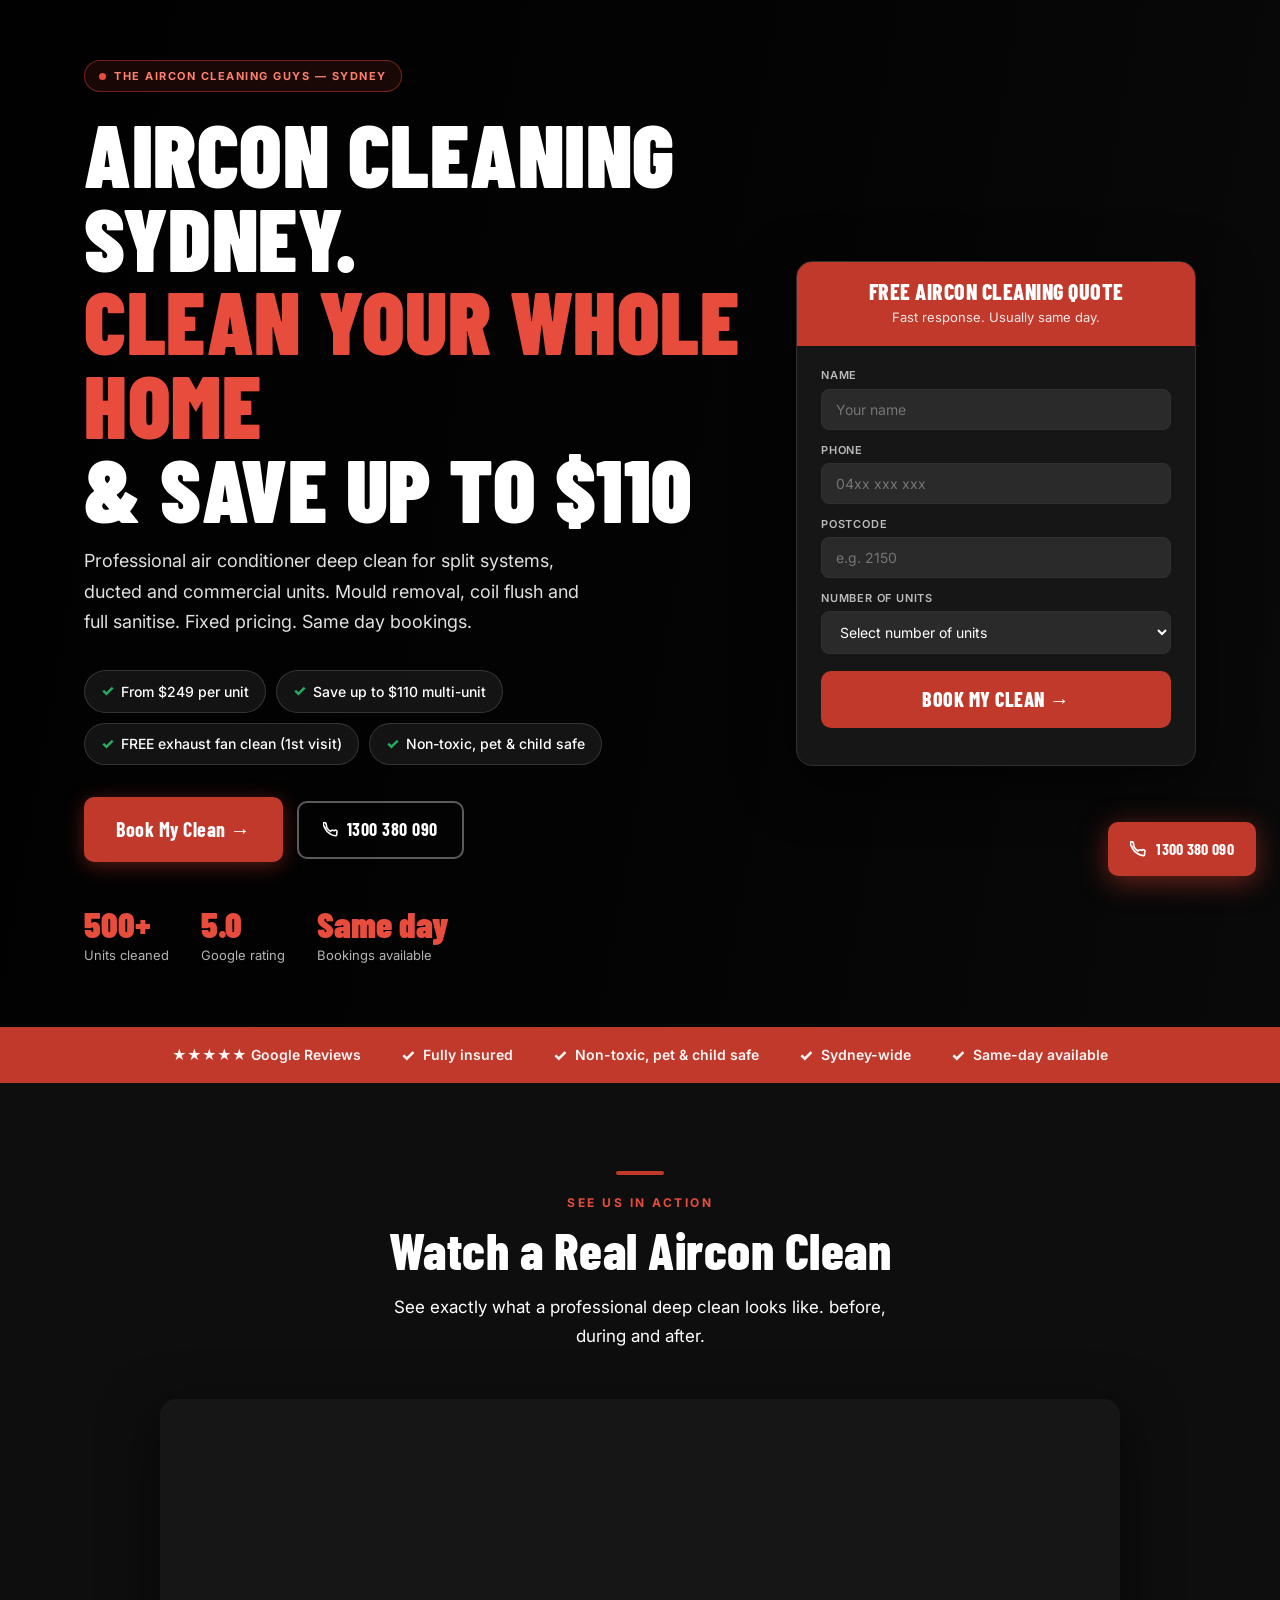
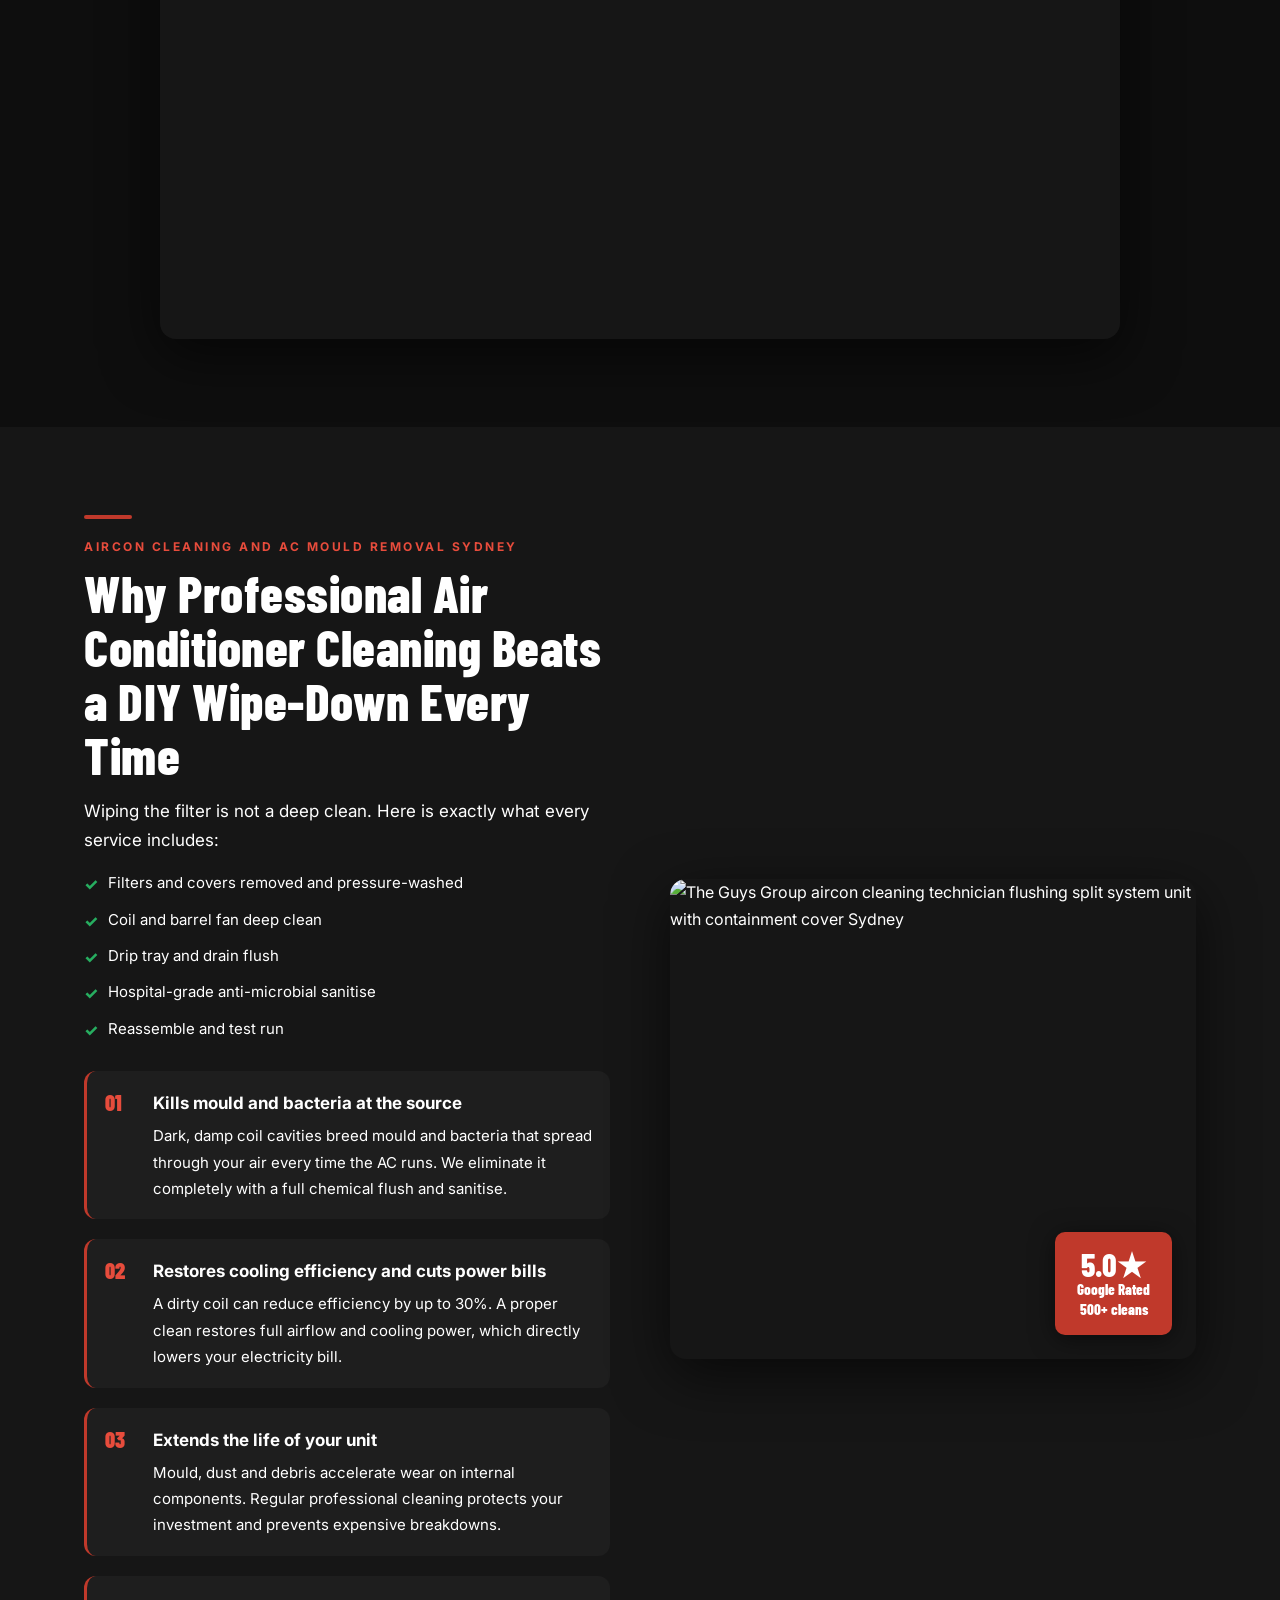
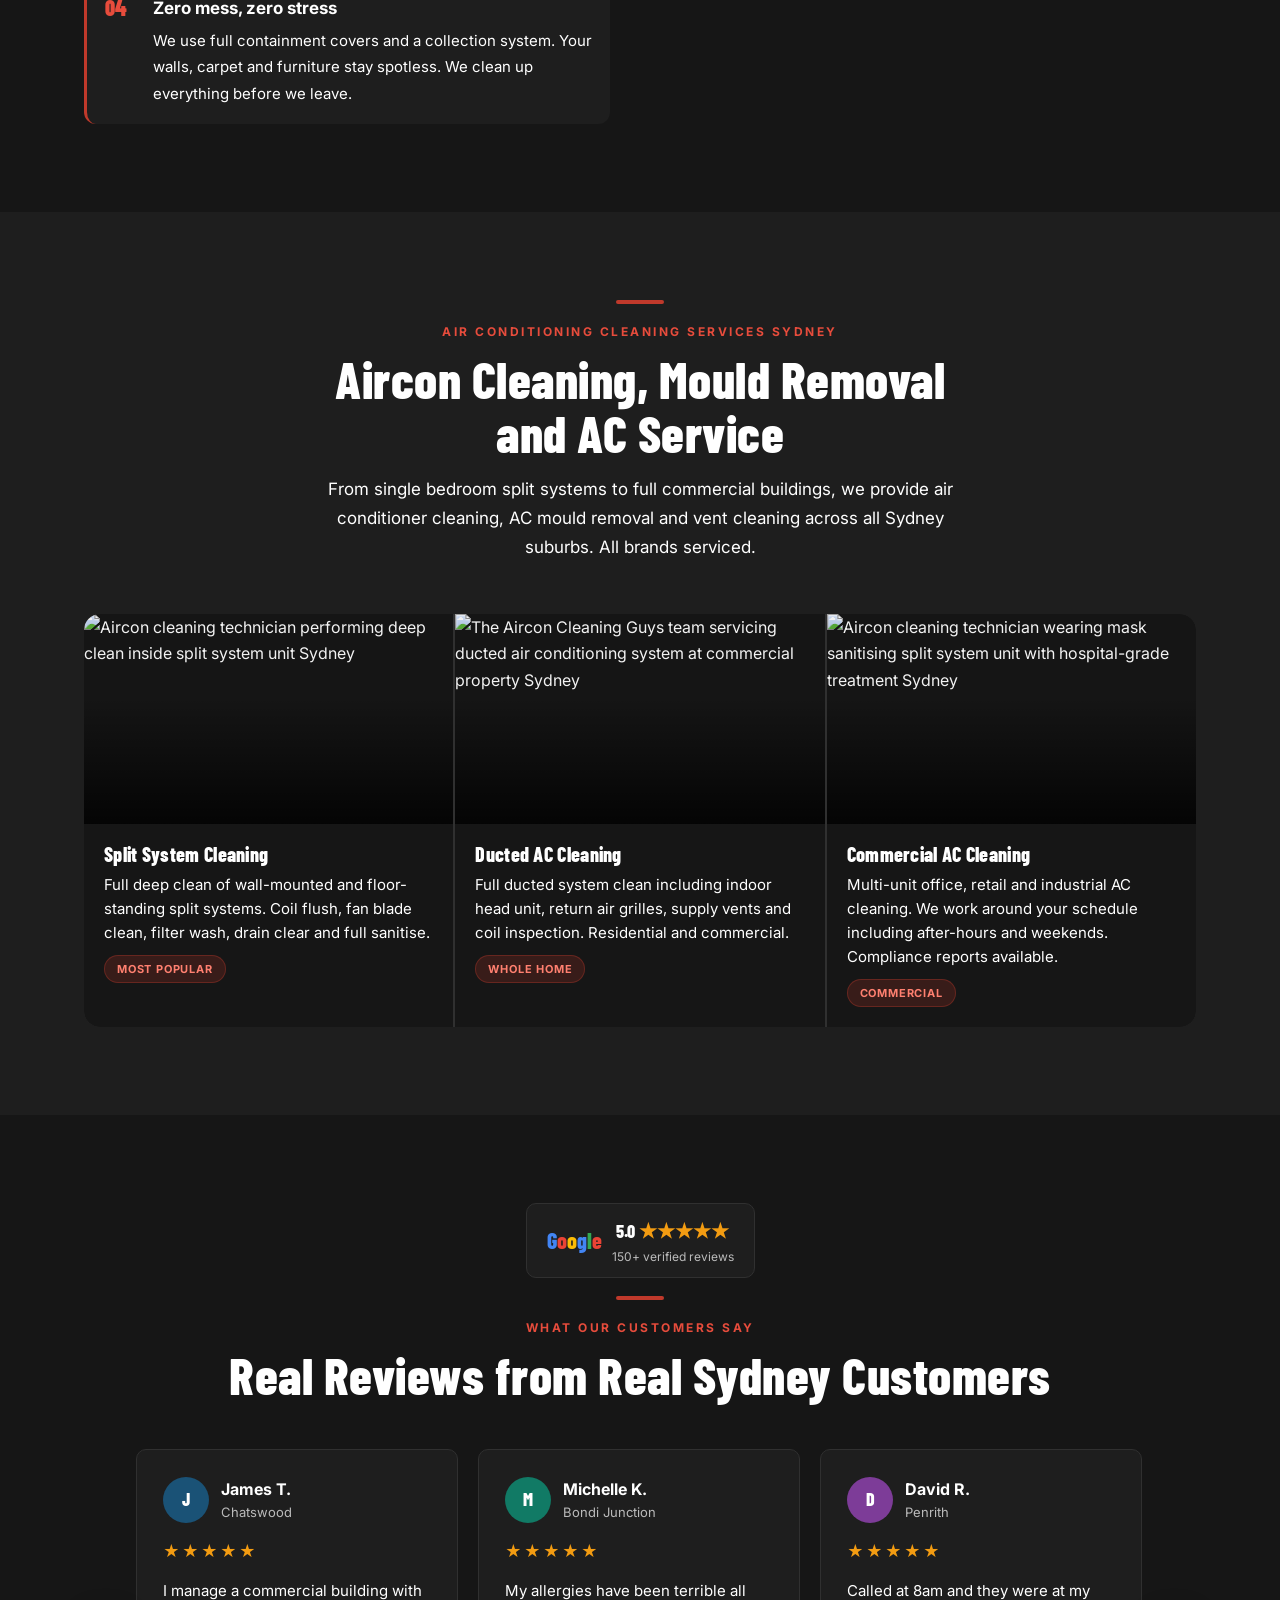
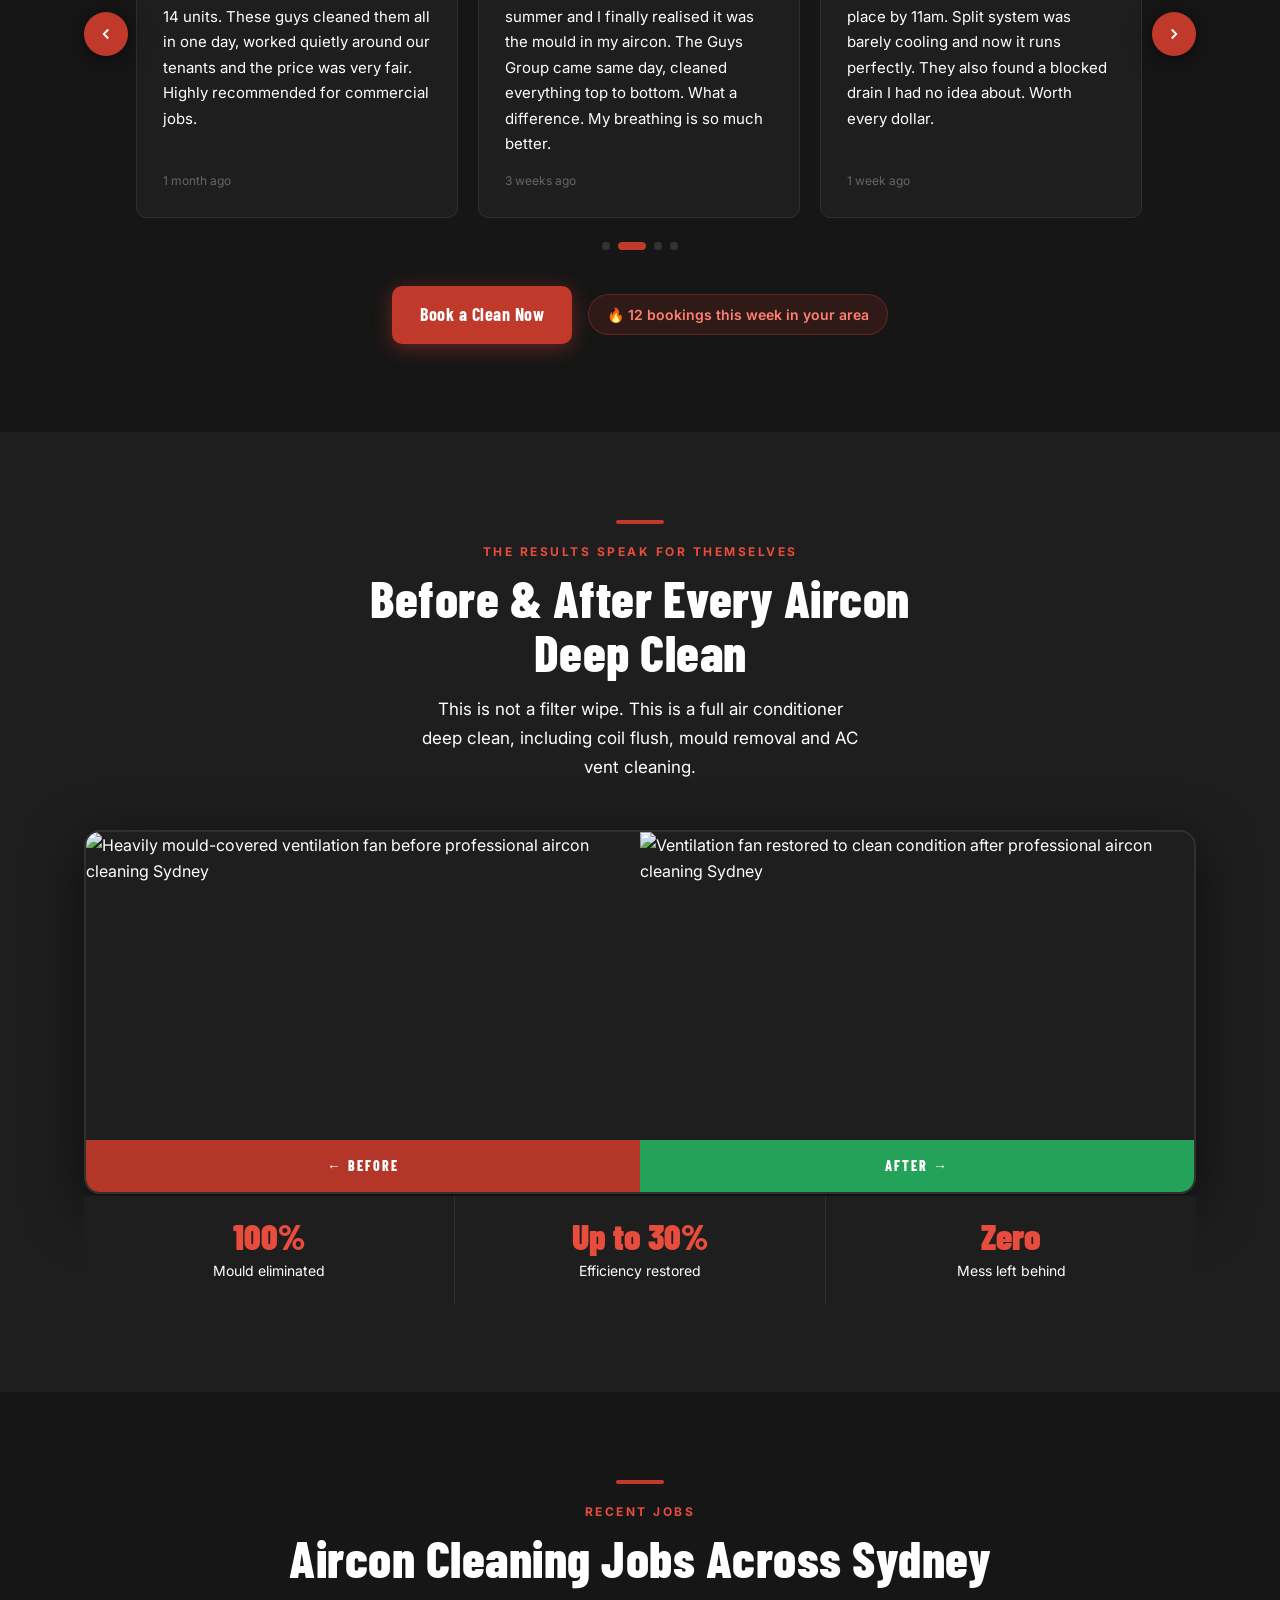
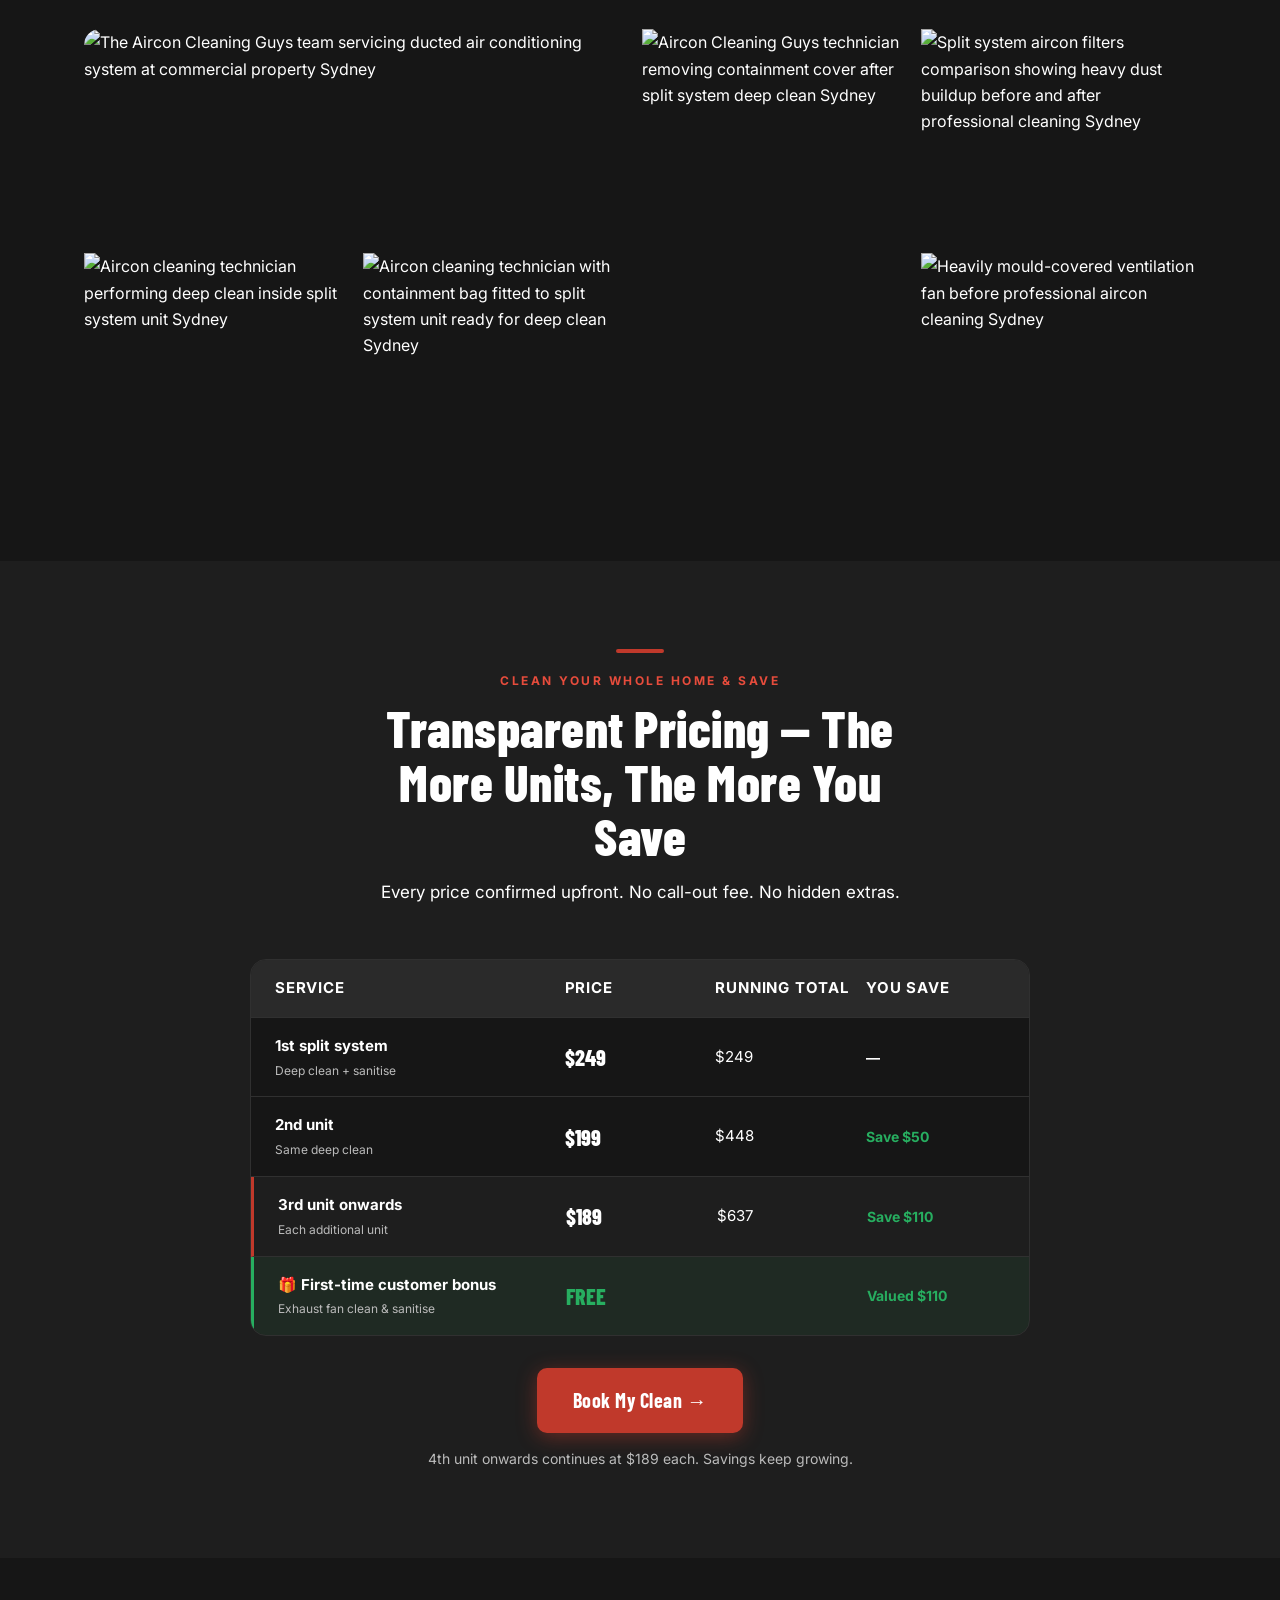
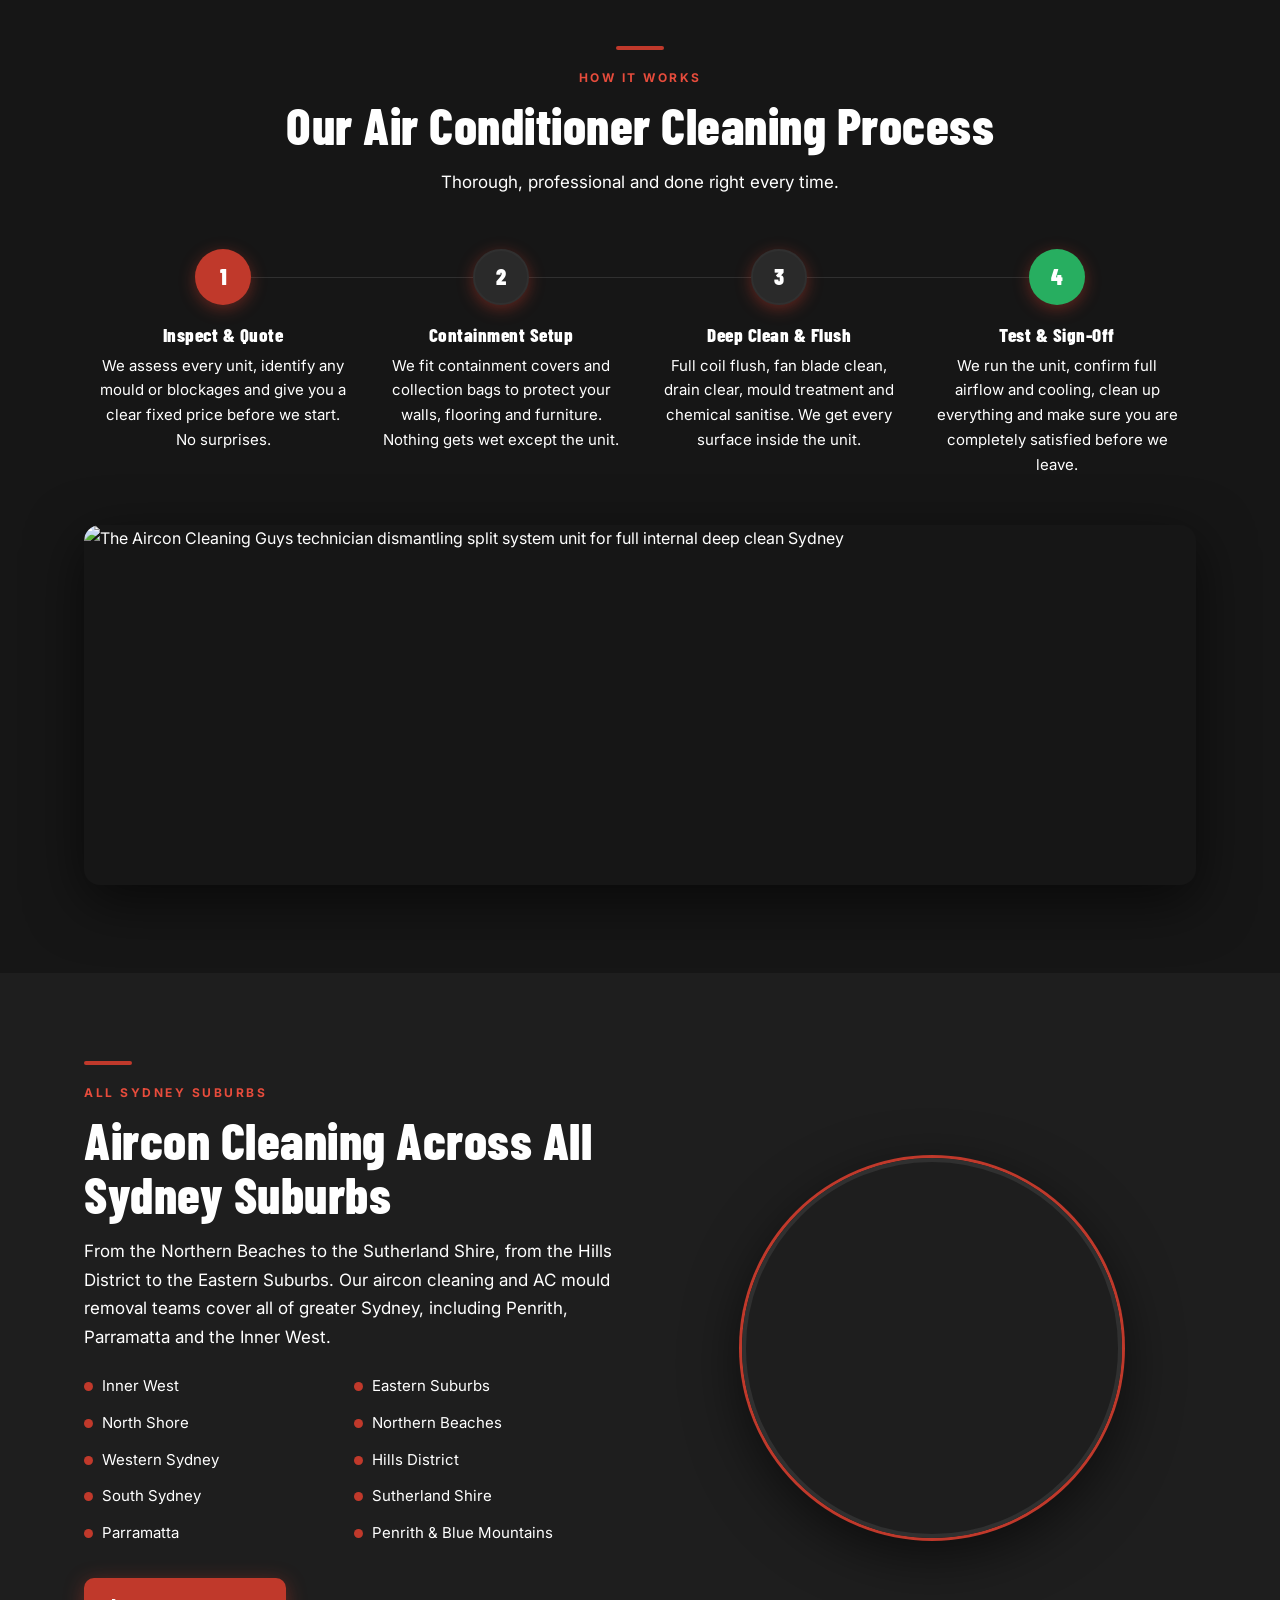
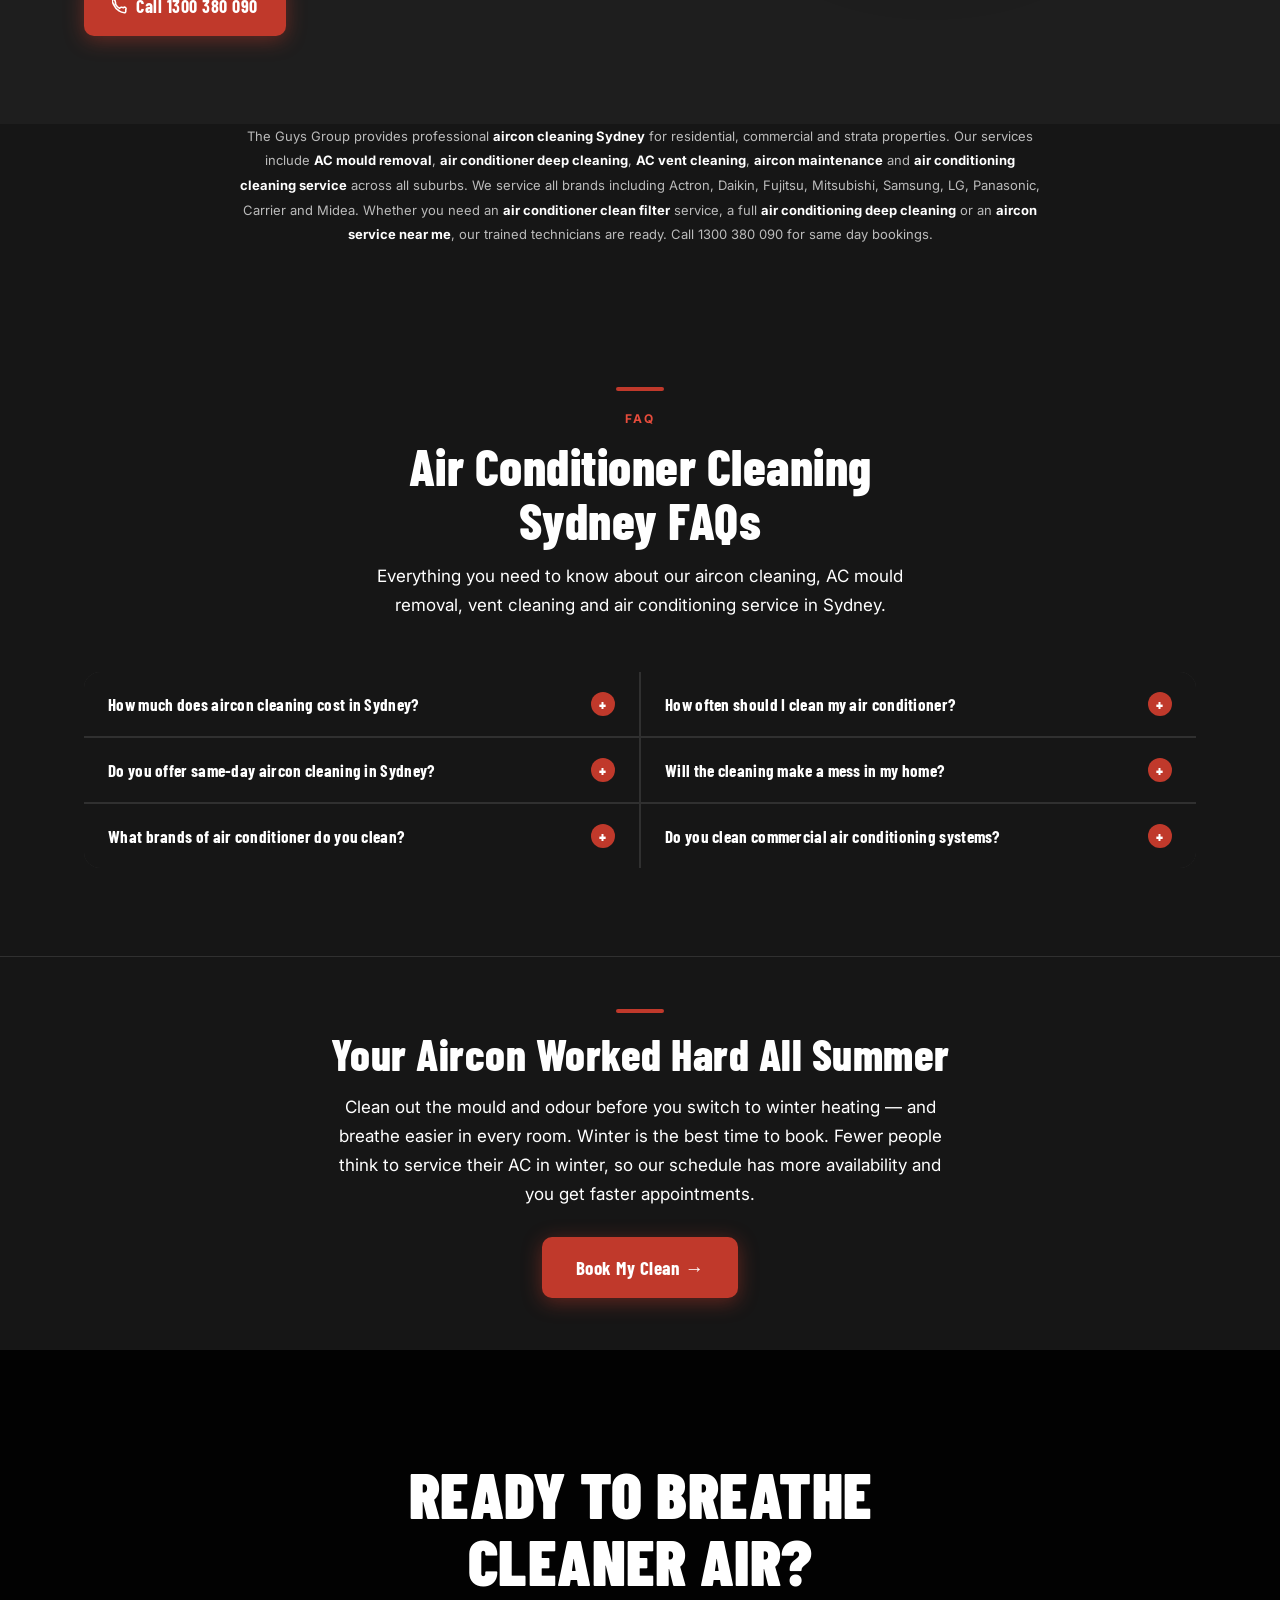
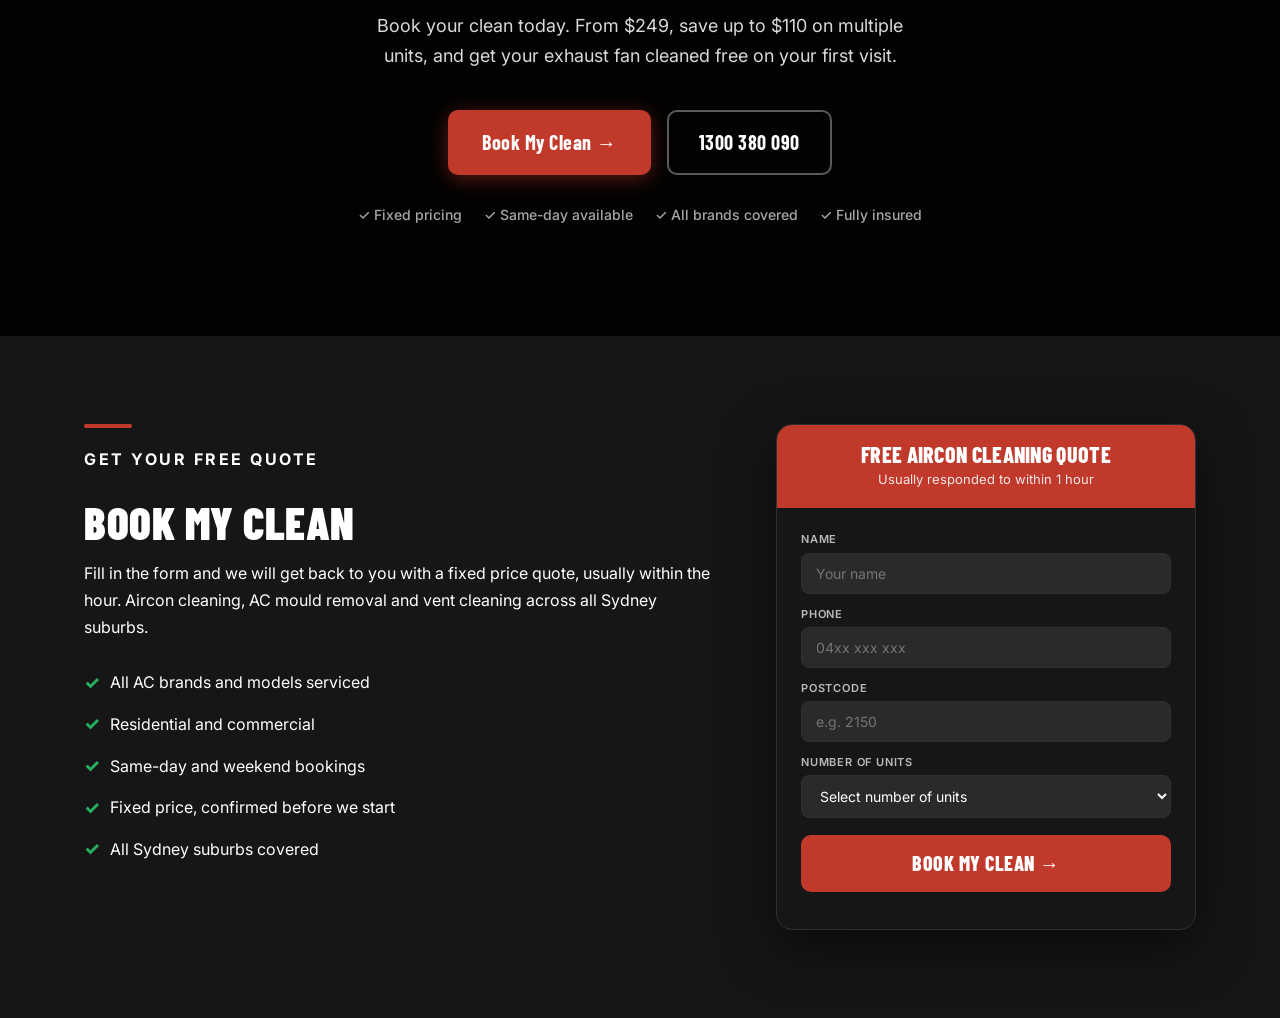
==== commit 93dcf5a1: "SEO rename all images + accurate descriptive alt text on every img tag" ====
--- a/aircon-cleaning.html
+++ b/aircon-cleaning.html
@@ -47,7 +47,7 @@
 
 /* HERO */
 .hero{position:relative;min-height:100vh;display:flex;align-items:center;overflow:hidden;padding:60px 0;width:100%}
-.hero-bg{position:absolute;inset:0;background-image:url('images/aircon/aircon-cleaning-team-commercial-sydney.jpg');background-size:cover;background-position:center 30%}
+.hero-bg{position:absolute;inset:0;background-image:url('https://raw.githubusercontent.com/jfdacunha/The-Guys-Group-Pages/main/images/aircon/aircon-cleaning-guys-team-duct-system-commercial-sydney.jpg');background-size:cover;background-position:center 30%}
 .hero-overlay{position:absolute;inset:0;background:linear-gradient(100deg,rgba(0,0,0,0.93) 0%,rgba(0,0,0,0.78) 50%,rgba(0,0,0,0.35) 100%)}
 .hero-inner{position:relative;z-index:1;display:grid;grid-template-columns:1fr 400px;gap:52px;align-items:center;width:100%}
 .hero-tag{display:inline-flex;align-items:center;gap:8px;border:1px solid rgba(192,57,43,0.55);color:#FF8070;font-size:11px;font-weight:700;padding:6px 14px;border-radius:50px;margin-bottom:20px;letter-spacing:1.5px;text-transform:uppercase;font-family:'Inter',sans-serif;background:rgba(192,57,43,0.12)}
@@ -237,7 +237,7 @@
 
 /* FINAL CTA */
 .fcta{position:relative;overflow:hidden;padding:110px 0;text-align:center;width:100%}
-.fcta-bg{position:absolute;inset:0;background-image:url('images/aircon/aircon-cleaning-technician-mask-sydney.jpg');background-size:cover;background-position:center}
+.fcta-bg{position:absolute;inset:0;background-image:url('https://raw.githubusercontent.com/jfdacunha/The-Guys-Group-Pages/main/images/aircon/aircon-cleaning-technician-sanitising-split-system-sydney.jpg');background-size:cover;background-position:center}
 .fcta-overlay{position:absolute;inset:0;background:rgba(0,0,0,0.85)}
 .fcta-inner{position:relative;z-index:1}
 .fcta h2{font-size:clamp(36px,5vw,68px);font-weight:900;color:white;margin-bottom:16px;text-transform:uppercase}
@@ -503,7 +503,7 @@
       </div>
       <div class="fade-right">
         <div class="why-img-wrap">
-          <img src="images/aircon/aircon-cleaning-guy-smiling-hose-sydney.jpg" alt="Professional aircon cleaning technician Sydney" loading="lazy">
+          <img src="https://raw.githubusercontent.com/jfdacunha/The-Guys-Group-Pages/main/images/aircon/aircon-cleaning-technician-split-system-flush-sydney.jpg" alt="The Guys Group aircon cleaning technician flushing split system unit with containment cover Sydney" loading="lazy">
           <div class="why-badge"><span class="big">5.0&#9733;</span>Google Rated<br>500+ cleans</div>
         </div>
       </div>
@@ -523,7 +523,7 @@
     <div class="svc-grid fade-up delay-1">
       <div class="svc-tile">
         <div class="svc-img">
-          <img src="images/aircon/aircon-cleaning-technician-close-up-sydney.jpg" alt="Split system aircon cleaning Sydney" loading="lazy">
+          <img src="https://raw.githubusercontent.com/jfdacunha/The-Guys-Group-Pages/main/images/aircon/aircon-cleaning-technician-deep-clean-split-system-sydney.jpg" alt="Aircon cleaning technician performing deep clean inside split system unit Sydney" loading="lazy">
           <div class="svc-overlay"></div>
         </div>
         <div class="svc-body">
@@ -534,7 +534,7 @@
       </div>
       <div class="svc-tile">
         <div class="svc-img">
-          <img src="images/aircon/aircon-cleaning-team-commercial-sydney.jpg" alt="Ducted air conditioning cleaning Sydney" loading="lazy">
+          <img src="https://raw.githubusercontent.com/jfdacunha/The-Guys-Group-Pages/main/images/aircon/aircon-cleaning-guys-team-duct-system-commercial-sydney.jpg" alt="The Aircon Cleaning Guys team servicing ducted air conditioning system at commercial property Sydney" loading="lazy">
           <div class="svc-overlay"></div>
         </div>
         <div class="svc-body">
@@ -545,7 +545,7 @@
       </div>
       <div class="svc-tile">
         <div class="svc-img">
-          <img src="images/aircon/aircon-cleaning-technician-mask-sydney.jpg" alt="Commercial aircon cleaning Sydney" loading="lazy">
+          <img src="https://raw.githubusercontent.com/jfdacunha/The-Guys-Group-Pages/main/images/aircon/aircon-cleaning-technician-sanitising-split-system-sydney.jpg" alt="Aircon cleaning technician wearing mask sanitising split system unit with hospital-grade treatment Sydney" loading="lazy">
           <div class="svc-overlay"></div>
         </div>
         <div class="svc-body">
@@ -637,11 +637,11 @@
     </div>
     <div class="ba-split fade-up delay-1">
       <div class="ba-side">
-        <img src="images/aircon/aircon-cleaning-before-mould-filters-sydney.jpg" alt="Dirty ventilation fan before cleaning Sydney" loading="lazy">
+        <img src="https://raw.githubusercontent.com/jfdacunha/The-Guys-Group-Pages/main/images/aircon/dirty-aircon-ventilation-fan-mould-before-cleaning-sydney.jpg" alt="Heavily mould-covered ventilation fan before professional aircon cleaning Sydney" loading="lazy">
         <div class="ba-badge before">&#8592; Before</div>
       </div>
       <div class="ba-side">
-        <img src="images/aircon/aircon-cleaning-before-dirty-unit-sydney.jpg" alt="Clean ventilation fan after professional cleaning Sydney" loading="lazy">
+        <img src="https://raw.githubusercontent.com/jfdacunha/The-Guys-Group-Pages/main/images/aircon/clean-aircon-ventilation-fan-after-professional-cleaning-sydney.jpg" alt="Ventilation fan restored to clean condition after professional aircon cleaning Sydney" loading="lazy">
         <div class="ba-badge after">After &#8594;</div>
       </div>
     </div>
@@ -662,12 +662,12 @@
       <h2 class="heading">Aircon Cleaning Jobs Across Sydney</h2>
     </div>
     <div class="gallery-grid fade-up delay-1">
-      <div class="gi wide"><img src="images/aircon/aircon-cleaning-team-commercial-sydney.jpg" alt="Commercial aircon cleaning Sydney" loading="lazy"></div>
-      <div class="gi tall"><img src="images/aircon/aircon-cleaning-technician-cap-sydney.jpg" alt="Aircon technician Sydney" loading="lazy"></div>
-      <div class="gi"><img src="images/aircon/aircon-cleaning-dirty-coils-sydney.jpg" alt="Dirty aircon coils before cleaning" loading="lazy"></div>
-      <div class="gi"><img src="images/aircon/aircon-cleaning-technician-close-up-sydney.jpg" alt="Aircon cleaning technician close up Sydney" loading="lazy"></div>
-      <div class="gi"><img src="images/aircon/aircon-cleaning-technician-spraying-sydney.jpg" alt="Technician spraying aircon unit Sydney" loading="lazy"></div>
-      <div class="gi"><img src="images/aircon/aircon-cleaning-before-mould-filters-sydney.jpg" alt="Mouldy aircon filters before cleaning Sydney" loading="lazy"></div>
+      <div class="gi wide"><img src="https://raw.githubusercontent.com/jfdacunha/The-Guys-Group-Pages/main/images/aircon/aircon-cleaning-guys-team-duct-system-commercial-sydney.jpg" alt="The Aircon Cleaning Guys team servicing ducted air conditioning system at commercial property Sydney" loading="lazy"></div>
+      <div class="gi tall"><img src="https://raw.githubusercontent.com/jfdacunha/The-Guys-Group-Pages/main/images/aircon/aircon-cleaning-technician-removing-containment-cover-sydney.jpg" alt="Aircon Cleaning Guys technician removing containment cover after split system deep clean Sydney" loading="lazy"></div>
+      <div class="gi"><img src="https://raw.githubusercontent.com/jfdacunha/The-Guys-Group-Pages/main/images/aircon/aircon-filter-before-after-dust-buildup-comparison-sydney.jpg" alt="Split system aircon filters comparison showing heavy dust buildup before and after professional cleaning Sydney" loading="lazy"></div>
+      <div class="gi"><img src="https://raw.githubusercontent.com/jfdacunha/The-Guys-Group-Pages/main/images/aircon/aircon-cleaning-technician-deep-clean-split-system-sydney.jpg" alt="Aircon cleaning technician performing deep clean inside split system unit Sydney" loading="lazy"></div>
+      <div class="gi"><img src="https://raw.githubusercontent.com/jfdacunha/The-Guys-Group-Pages/main/images/aircon/aircon-cleaning-technician-split-system-containment-setup-sydney.jpg" alt="Aircon cleaning technician with containment bag fitted to split system unit ready for deep clean Sydney" loading="lazy"></div>
+      <div class="gi"><img src="https://raw.githubusercontent.com/jfdacunha/The-Guys-Group-Pages/main/images/aircon/dirty-aircon-ventilation-fan-mould-before-cleaning-sydney.jpg" alt="Heavily mould-covered ventilation fan before professional aircon cleaning Sydney" loading="lazy"></div>
     </div>
   </div>
 </section>
@@ -749,7 +749,7 @@
       </div>
     </div>
     <div class="proc-img fade-up delay-2">
-      <img src="images/aircon/aircon-cleaning-technician-split-system-sydney.jpg" alt="Aircon cleaning process Sydney" loading="lazy">
+      <img src="https://raw.githubusercontent.com/jfdacunha/The-Guys-Group-Pages/main/images/aircon/aircon-cleaning-guys-technician-servicing-split-system-sydney.jpg" alt="The Aircon Cleaning Guys technician dismantling split system unit for full internal deep clean Sydney" loading="lazy">
     </div>
   </div>
 </section>
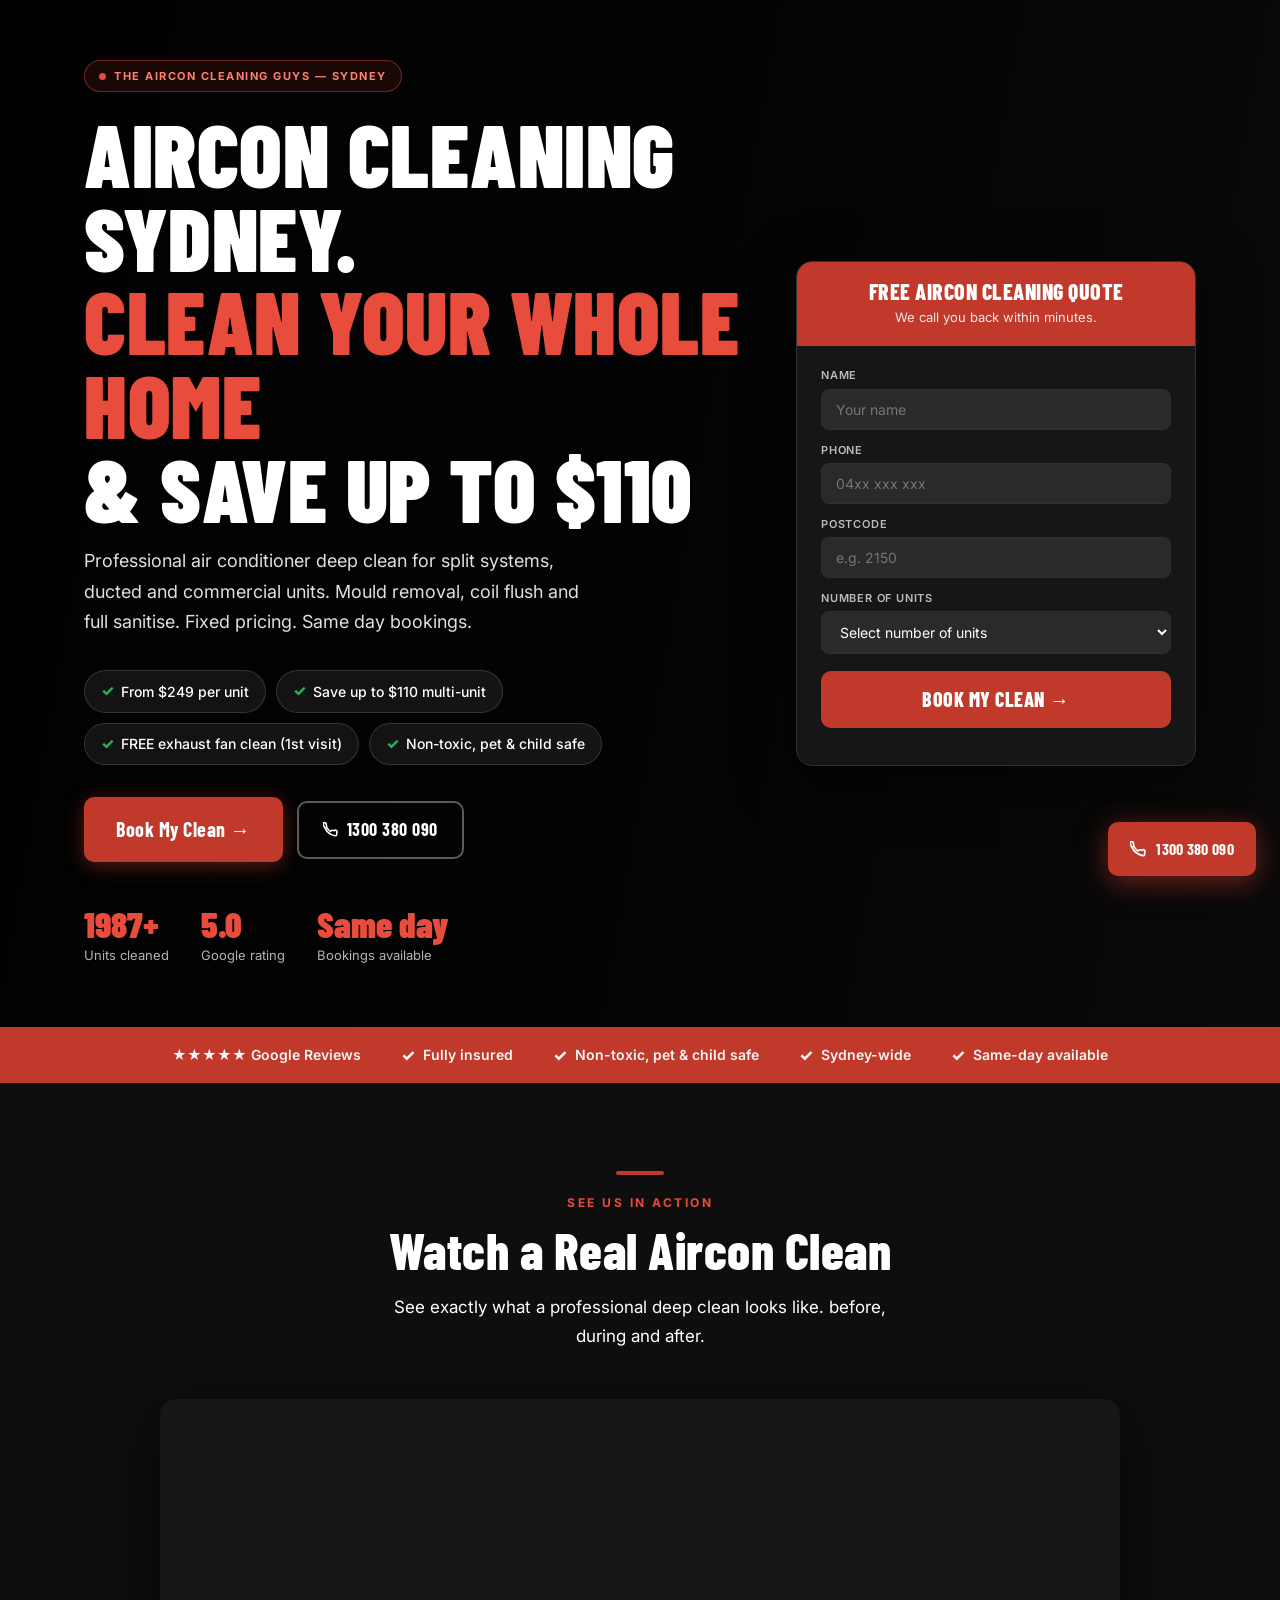
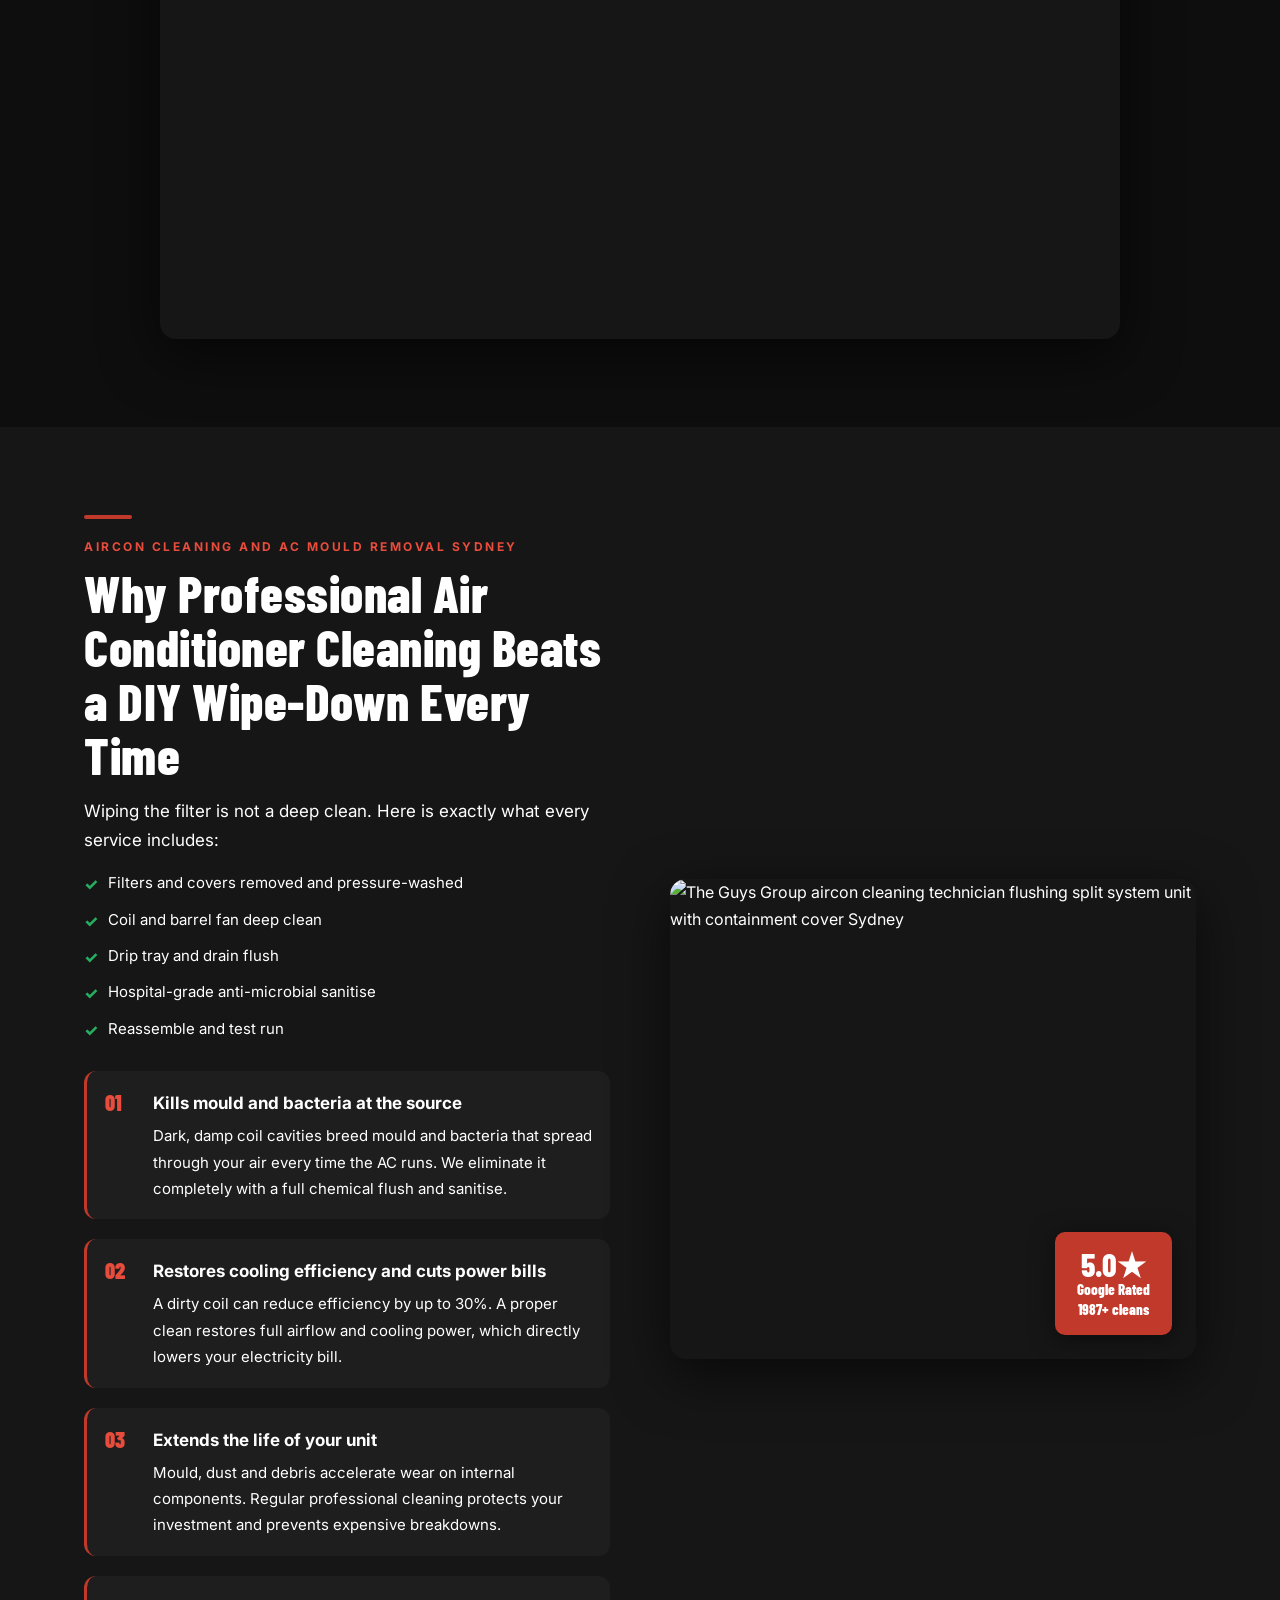
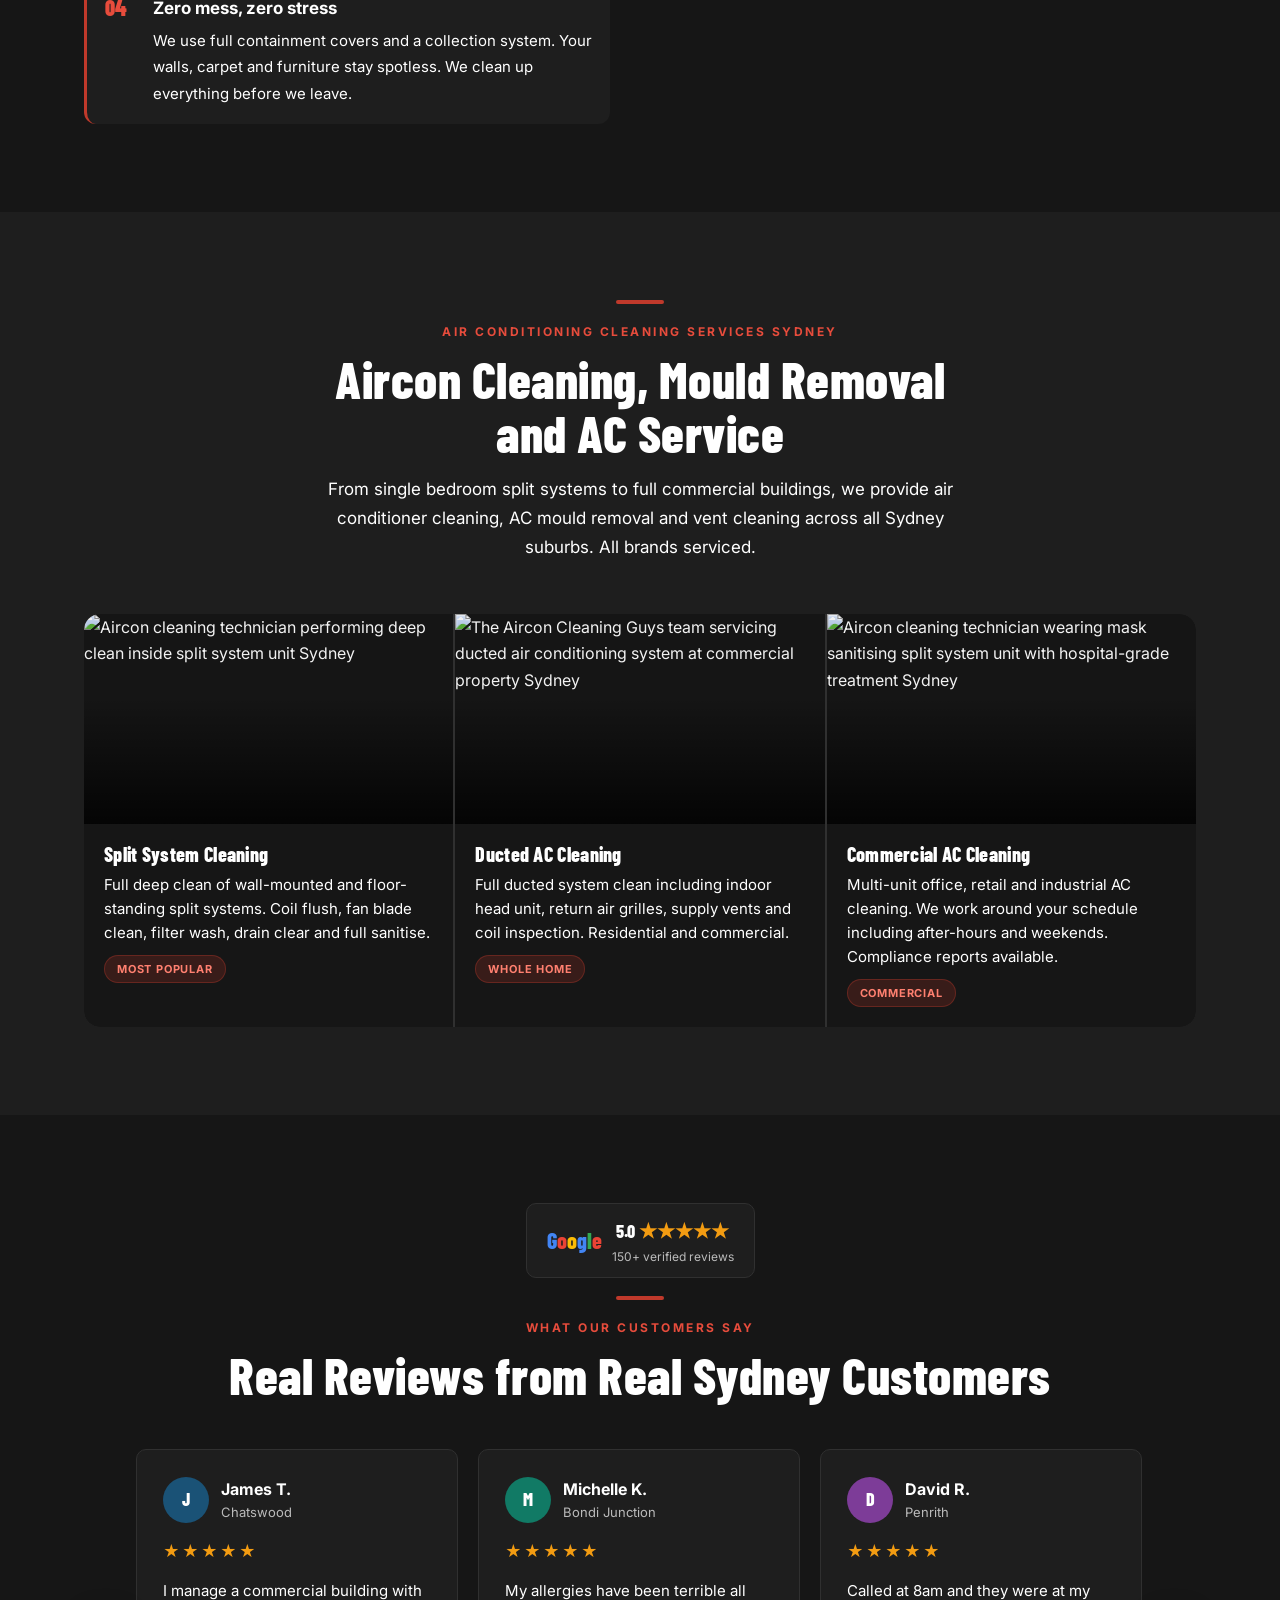
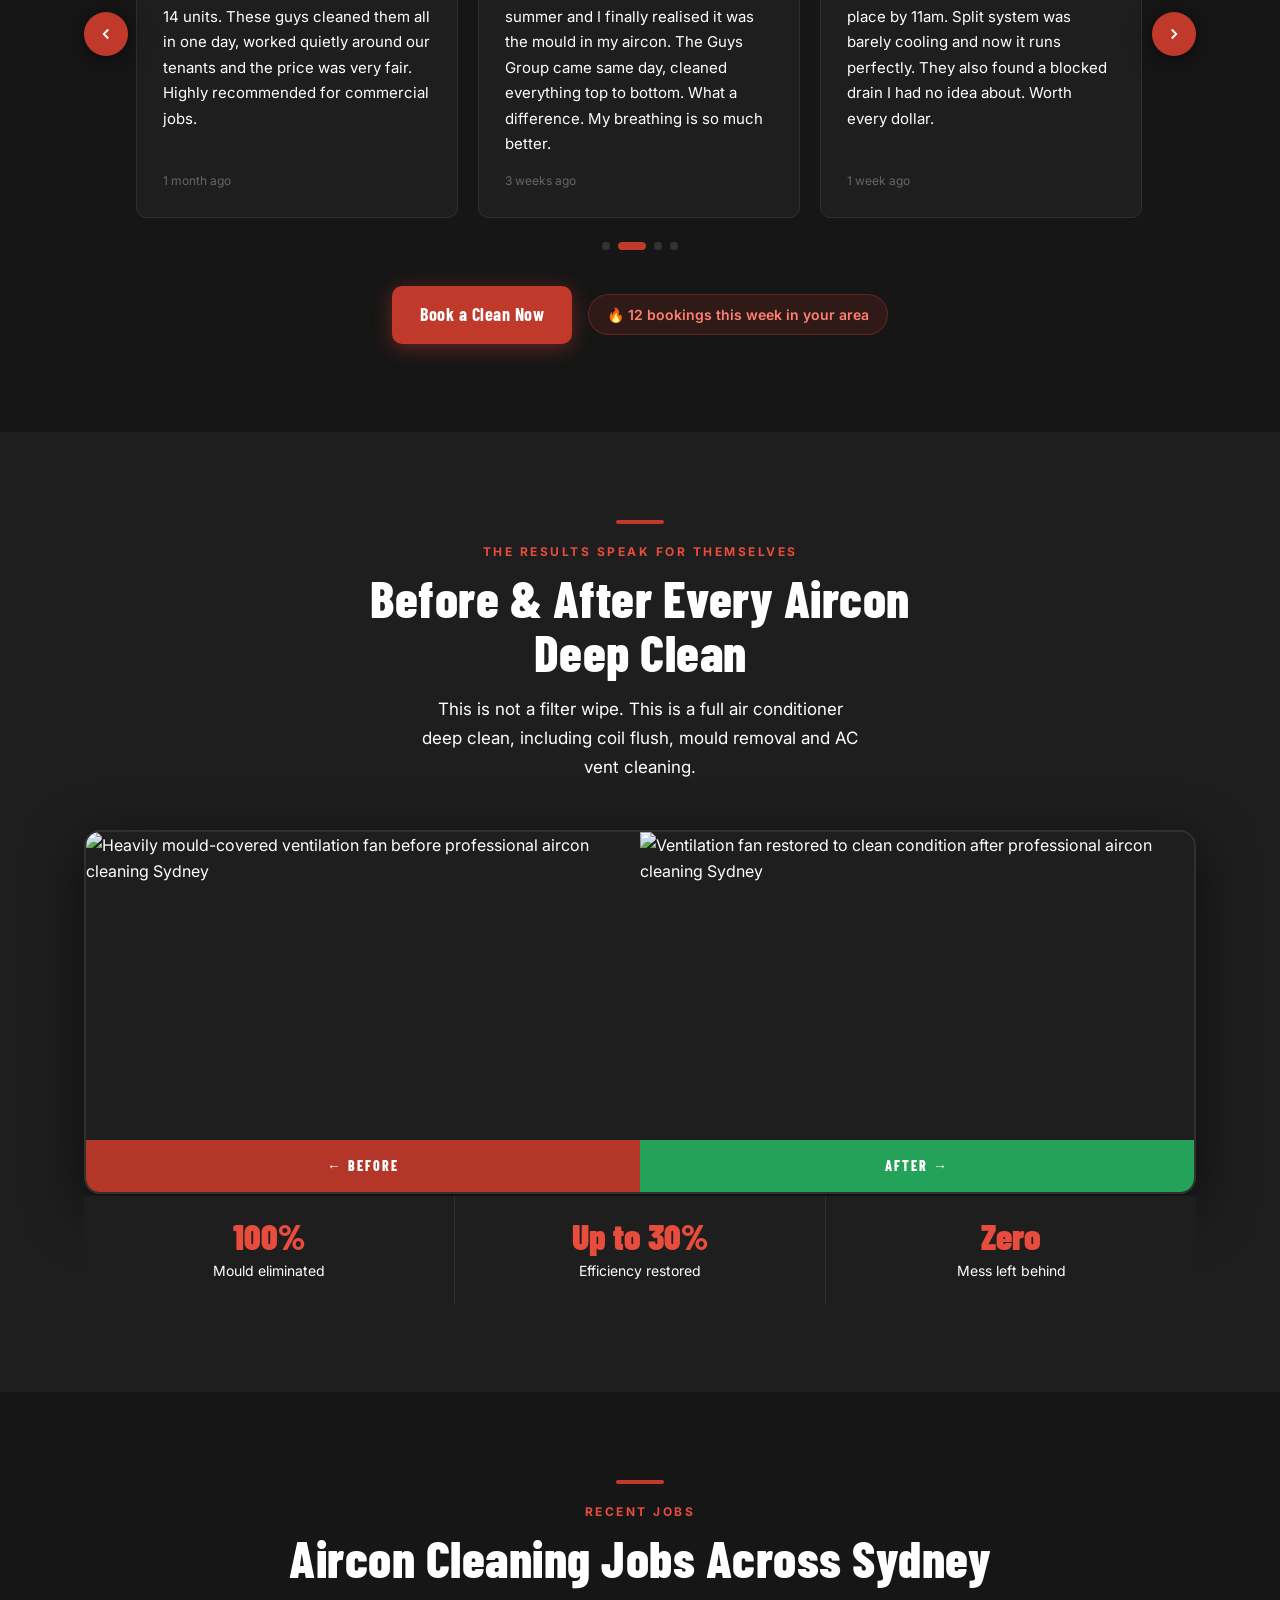
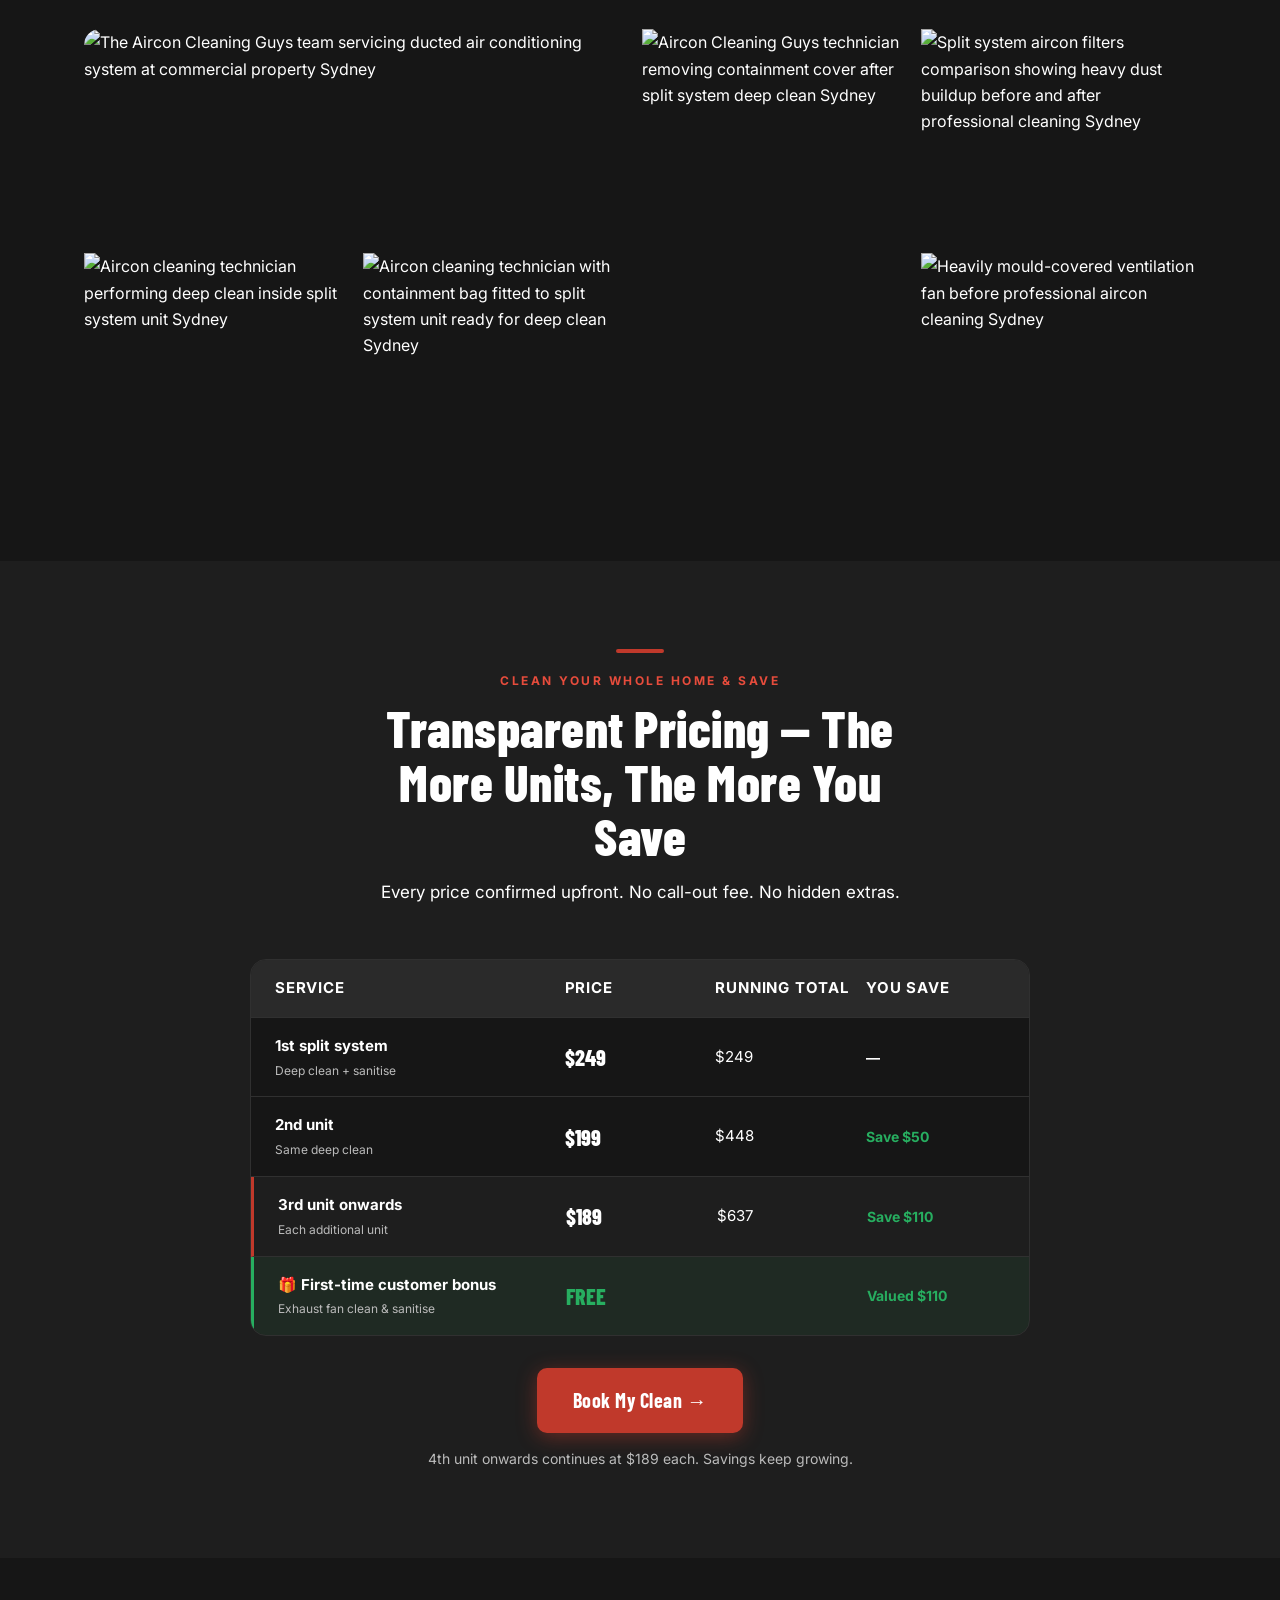
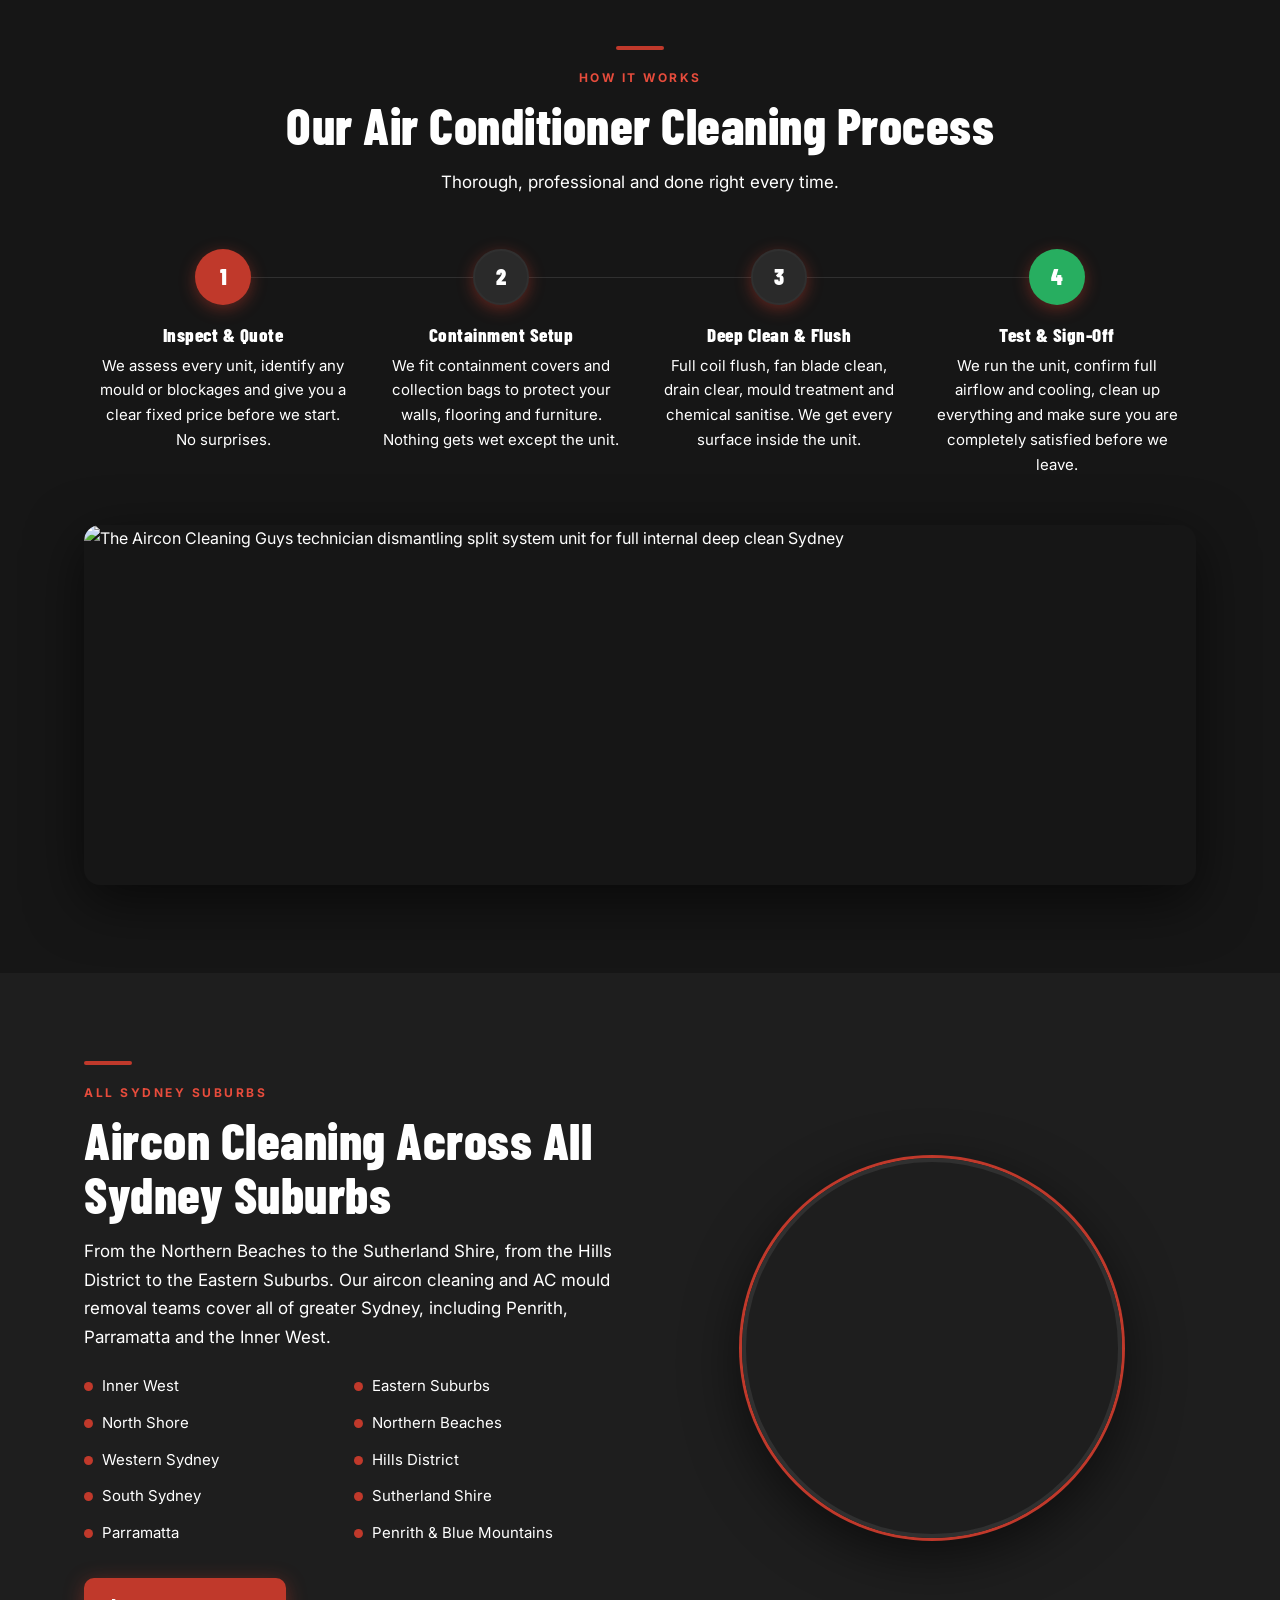
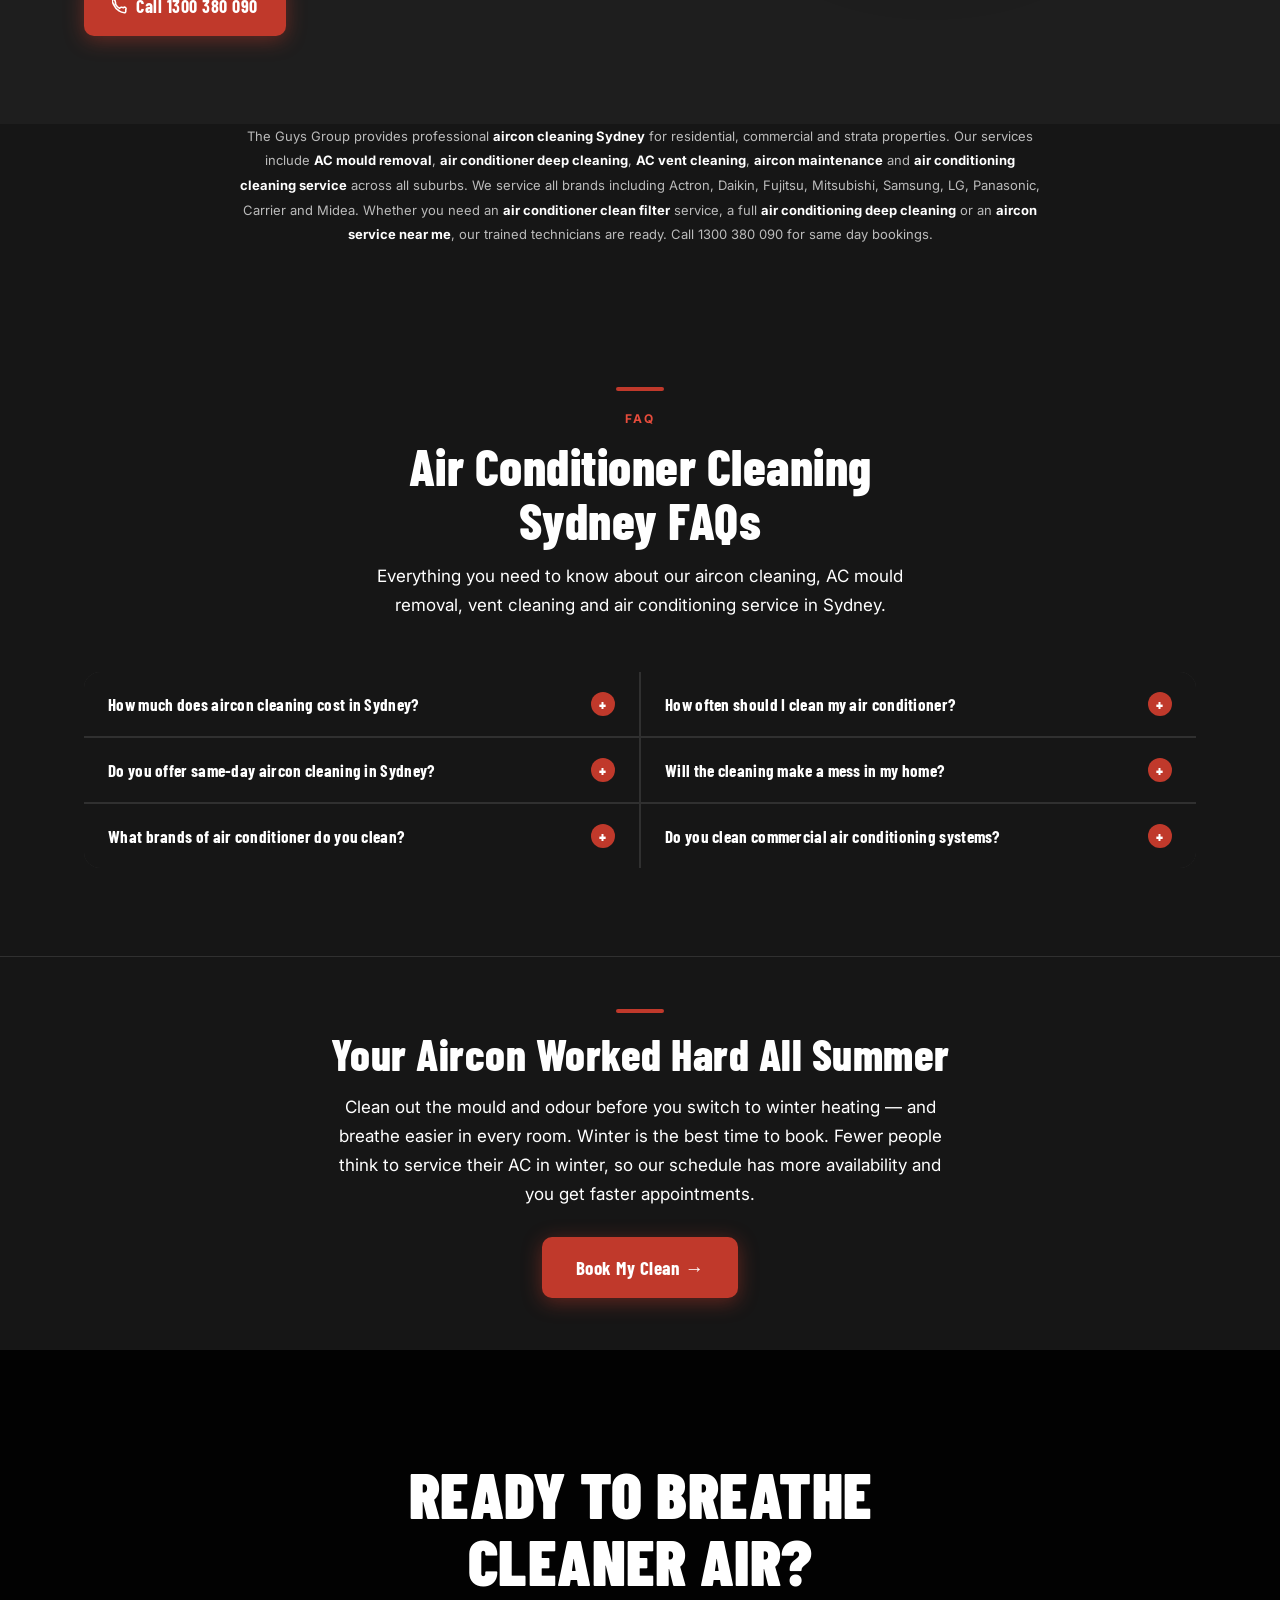
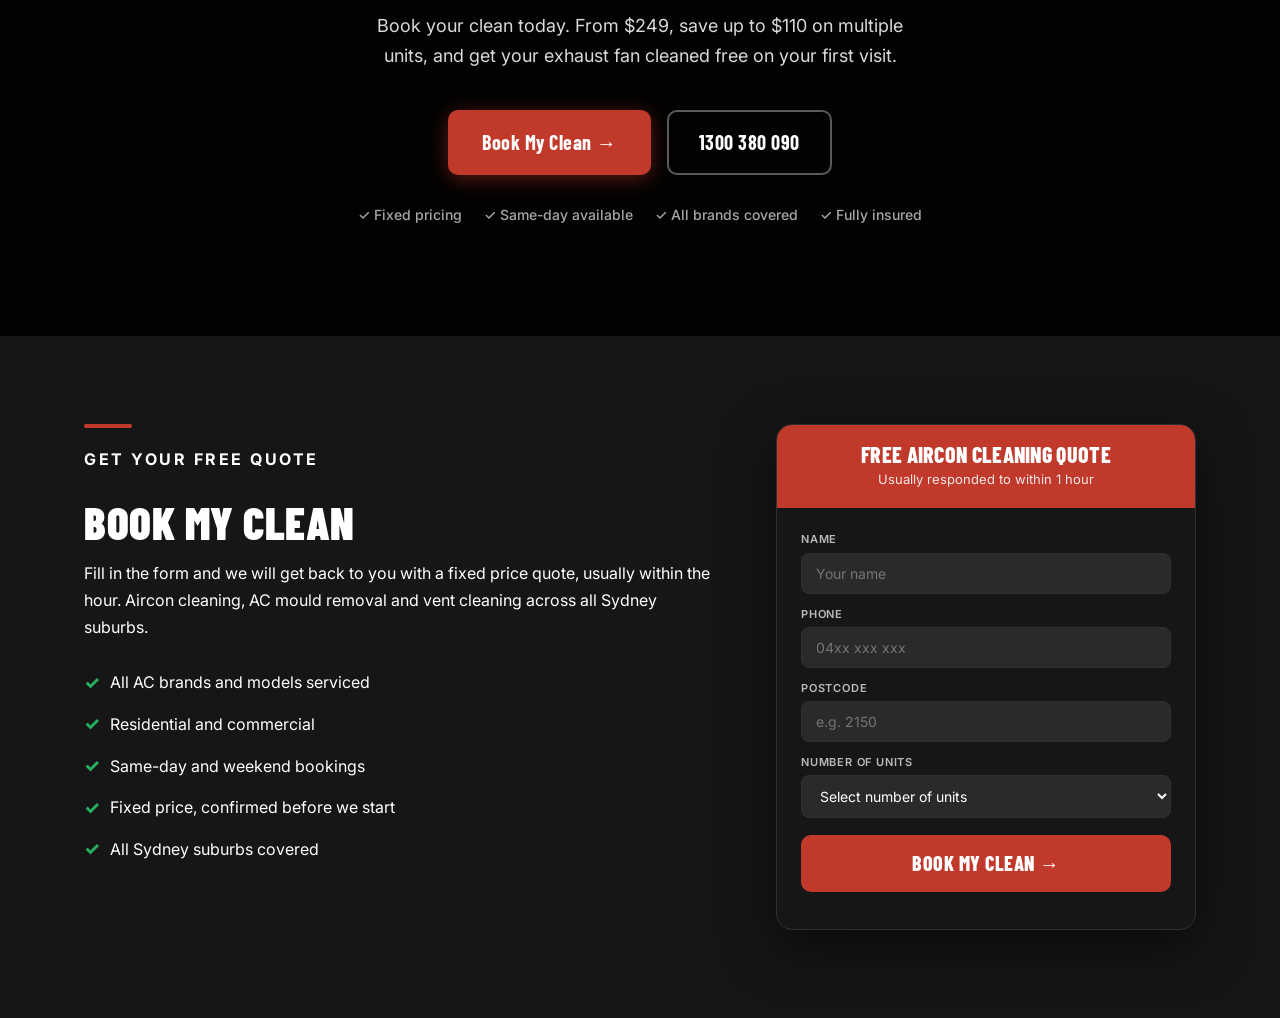
==== commit 27c2b7cc: "Remove reCAPTCHA, 500+ → 1987+, form text → call you back within minutes" ====
--- a/aircon-cleaning.html
+++ b/aircon-cleaning.html
@@ -7,7 +7,6 @@
 <meta name="description" content="Professional air conditioner cleaning Sydney. Split system, ducted & commercial AC deep clean. Mould removal, coil clean, sanitise. Same-day bookings. Call 1300 380 090.">
 <link rel="canonical" href="https://theguyservicegroup.com/aircon-cleaning">
 <link href="https://fonts.googleapis.com/css2?family=Barlow+Condensed:wght@600;700;800;900&family=Inter:wght@400;500;600;700&display=swap" rel="stylesheet">
-<script src="https://www.google.com/recaptcha/api.js?onload=onRecaptchaLoad&render=explicit" async defer></script>
 <style>
 :root{
   --red:#C0392B;--red-dark:#96261F;--red-light:#E74C3C;
@@ -81,8 +80,6 @@
 .fr select option{background:var(--mid);color:white}
 .fr textarea{resize:vertical;min-height:60px}
 .fg{display:grid;grid-template-columns:1fr 1fr;gap:11px}
-.recaptcha-wrap{margin:8px 0 4px;display:flex;justify-content:center;transform:scale(0.85);transform-origin:left center}
-.recaptcha-error{color:#E74C3C;font-size:11px;margin-top:3px;display:none;font-weight:600}
 .btn-submit{width:100%;background:var(--red);color:white;font-family:'Barlow Condensed',sans-serif;font-weight:800;font-size:18px;letter-spacing:.5px;padding:14px;border:none;border-radius:var(--radius);cursor:pointer;margin-top:6px;transition:all .2s}
 .btn-submit:hover{background:var(--red-dark);transform:translateY(-1px)}
 .form-note{text-align:center;font-size:11px;color:var(--muted);margin-top:8px}
@@ -317,7 +314,6 @@
   .section{padding:52px 0}
   .why-img-wrap img{height:280px}
   .proc-img img{height:220px}
-  .recaptcha-wrap{transform:scale(0.75);transform-origin:left center}
   .urgency-tag{font-size:12px;padding:6px 14px}
   .rev-btns{flex-direction:column;align-items:center}
   .fcta{padding:72px 0}
@@ -385,7 +381,7 @@
           </a>
         </div>
         <div class="hero-stats">
-          <div class="h-stat"><div class="n">500+</div><div class="l">Units cleaned</div></div>
+          <div class="h-stat"><div class="n">1987+</div><div class="l">Units cleaned</div></div>
           <div class="h-stat"><div class="n">5.0</div><div class="l">Google rating</div></div>
           <div class="h-stat"><div class="n">Same day</div><div class="l">Bookings available</div></div>
         </div>
@@ -393,7 +389,7 @@
       <div class="form-card fade-right" id="quote">
         <div class="form-top">
           <h3>FREE AIRCON CLEANING QUOTE</h3>
-          <p>Fast response. Usually same day.</p>
+          <p>We call you back within minutes.</p>
         </div>
         <div class="form-body"><form class="elementor-form" method="post" name="Aircon Cleaning Quote" action="https://theguyservicegroup.com/services/pressure-washing-sydney/" aria-label="Book My Aircon Clean">
   <input type="hidden" name="post_id" value="3412">
@@ -504,7 +500,7 @@
       <div class="fade-right">
         <div class="why-img-wrap">
           <img src="https://raw.githubusercontent.com/jfdacunha/The-Guys-Group-Pages/main/images/aircon/aircon-cleaning-technician-split-system-flush-sydney.jpg" alt="The Guys Group aircon cleaning technician flushing split system unit with containment cover Sydney" loading="lazy">
-          <div class="why-badge"><span class="big">5.0&#9733;</span>Google Rated<br>500+ cleans</div>
+          <div class="why-badge"><span class="big">5.0&#9733;</span>Google Rated<br>1987+ cleans</div>
         </div>
       </div>
     </div>
@@ -957,10 +953,7 @@
 // FAQ
 function toggleFaq(btn){var item=btn.parentElement;var ans=item.querySelector('.faq-a');document.querySelectorAll('.faq-item').forEach(function(i){if(i!==item){i.querySelector('.faq-q').classList.remove('open');i.querySelector('.faq-a').classList.remove('open');}});btn.classList.toggle('open');ans.classList.toggle('open');}
 
-// reCAPTCHA
-var recaptchaWidgets=[];
-function onRecaptchaLoad(){document.querySelectorAll('.g-recaptcha').forEach(function(el){var id=grecaptcha.render(el,{sitekey:'6LfsYBQtAAAAENaSc8RXEu78LsxCT7iUtkep-K8'});el.setAttribute('data-widget-id',id);recaptchaWidgets.push(id);});}
-function submitForm(btn){var p=btn;for(var i=0;i<6;i++){p=p.parentElement;if(!p)break;var rc=p.querySelector('.g-recaptcha');if(rc)break;}var rcEl=p?p.querySelector('.g-recaptcha'):null;var errEl=p?p.querySelector('.recaptcha-error'):null;var wid=rcEl?rcEl.getAttribute('data-widget-id'):null;var resp=wid!==null?grecaptcha.getResponse(parseInt(wid)):grecaptcha.getResponse();if(!resp||resp.length===0){if(errEl)errEl.style.display='block';return;}if(errEl)errEl.style.display='none';window.location.href='https://theguyservicegroup.com/thank-you';}
+function submitForm(btn){window.location.href='https://theguyservicegroup.com/thank-you';}
 
 // CAROUSEL
 (function(){
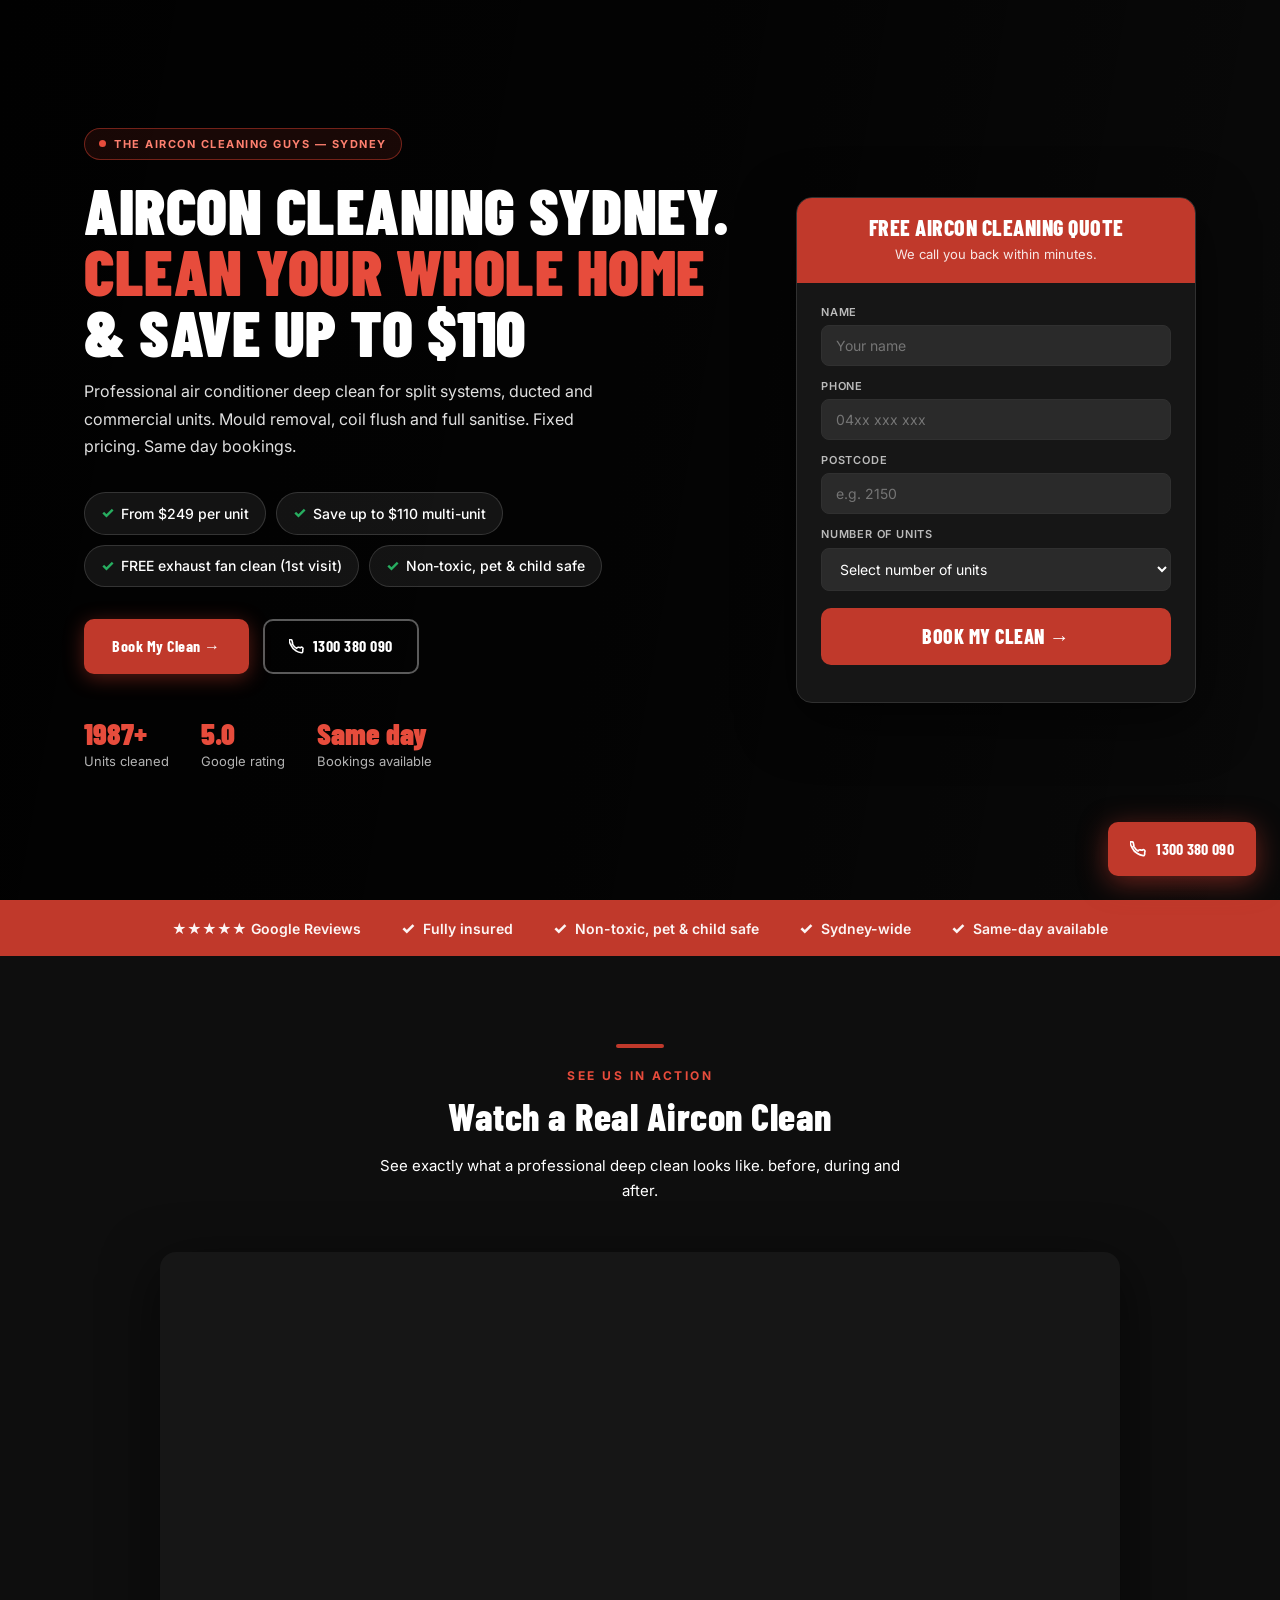
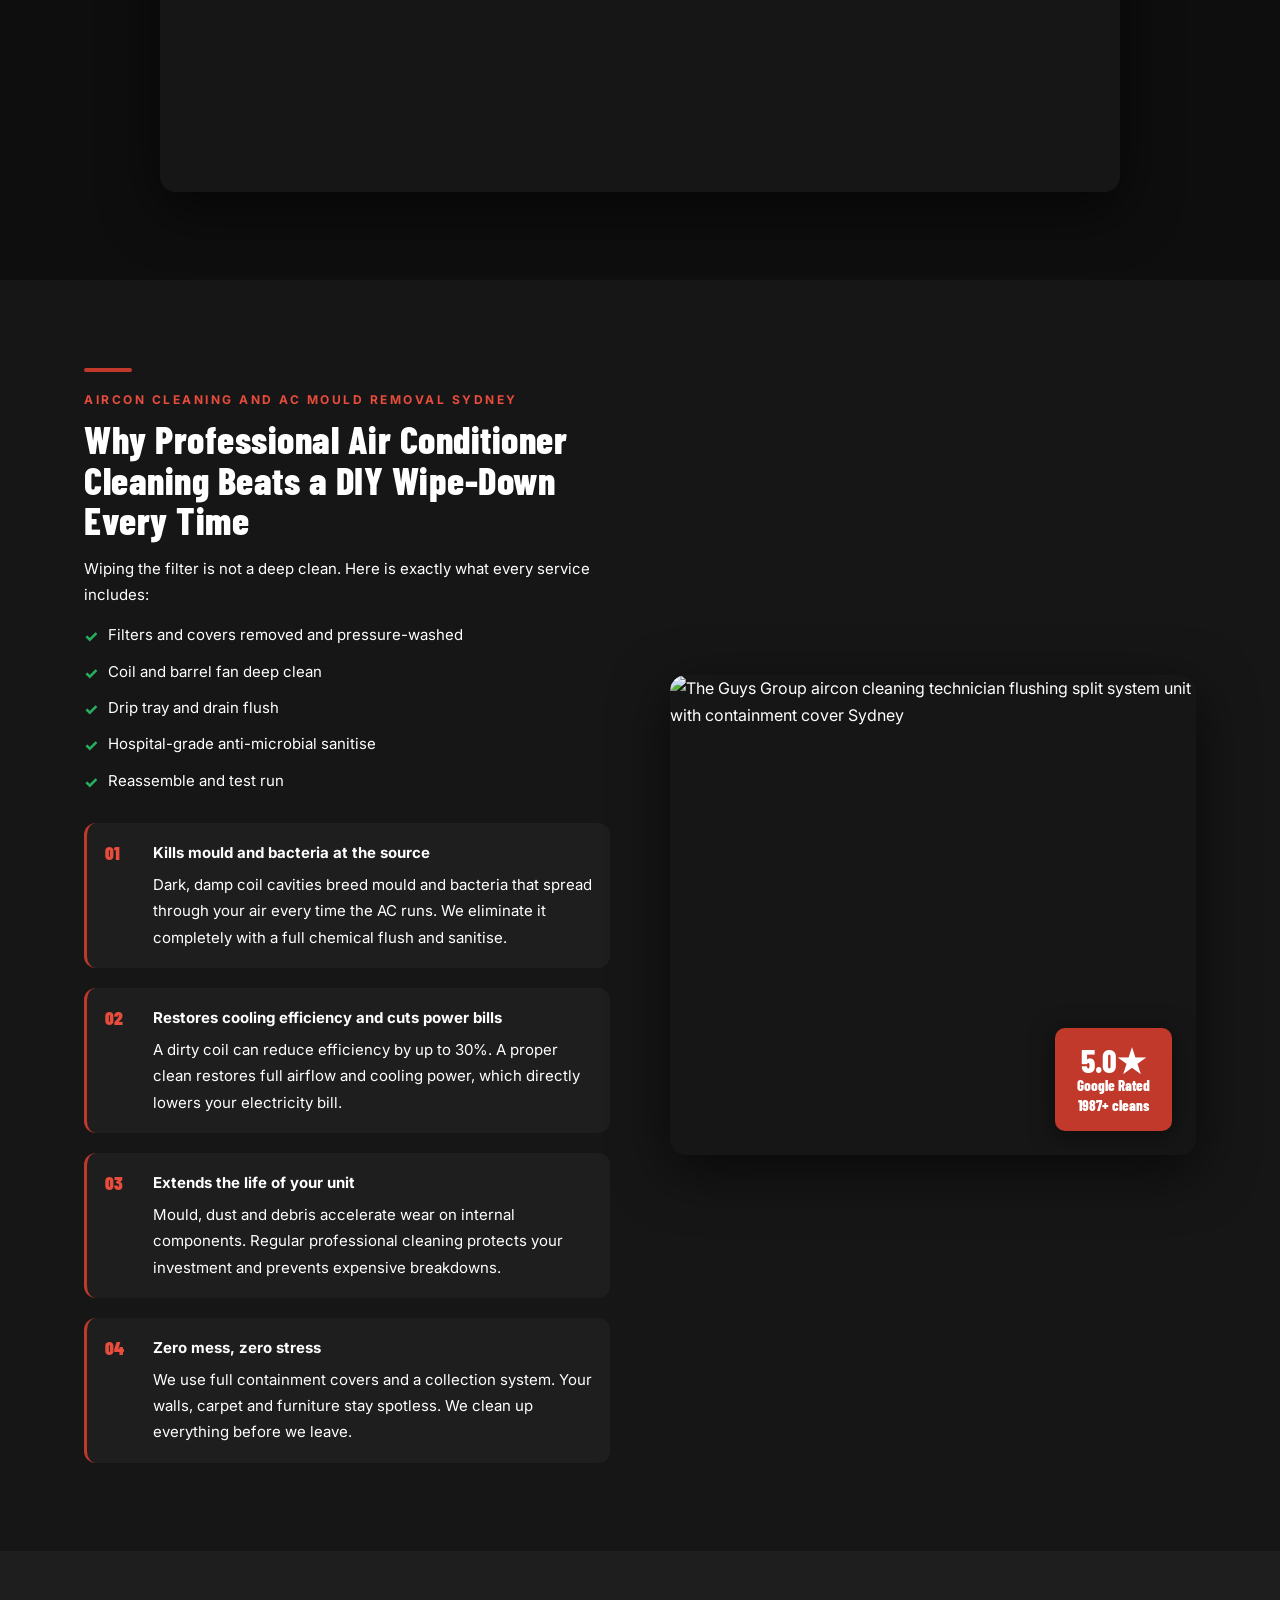
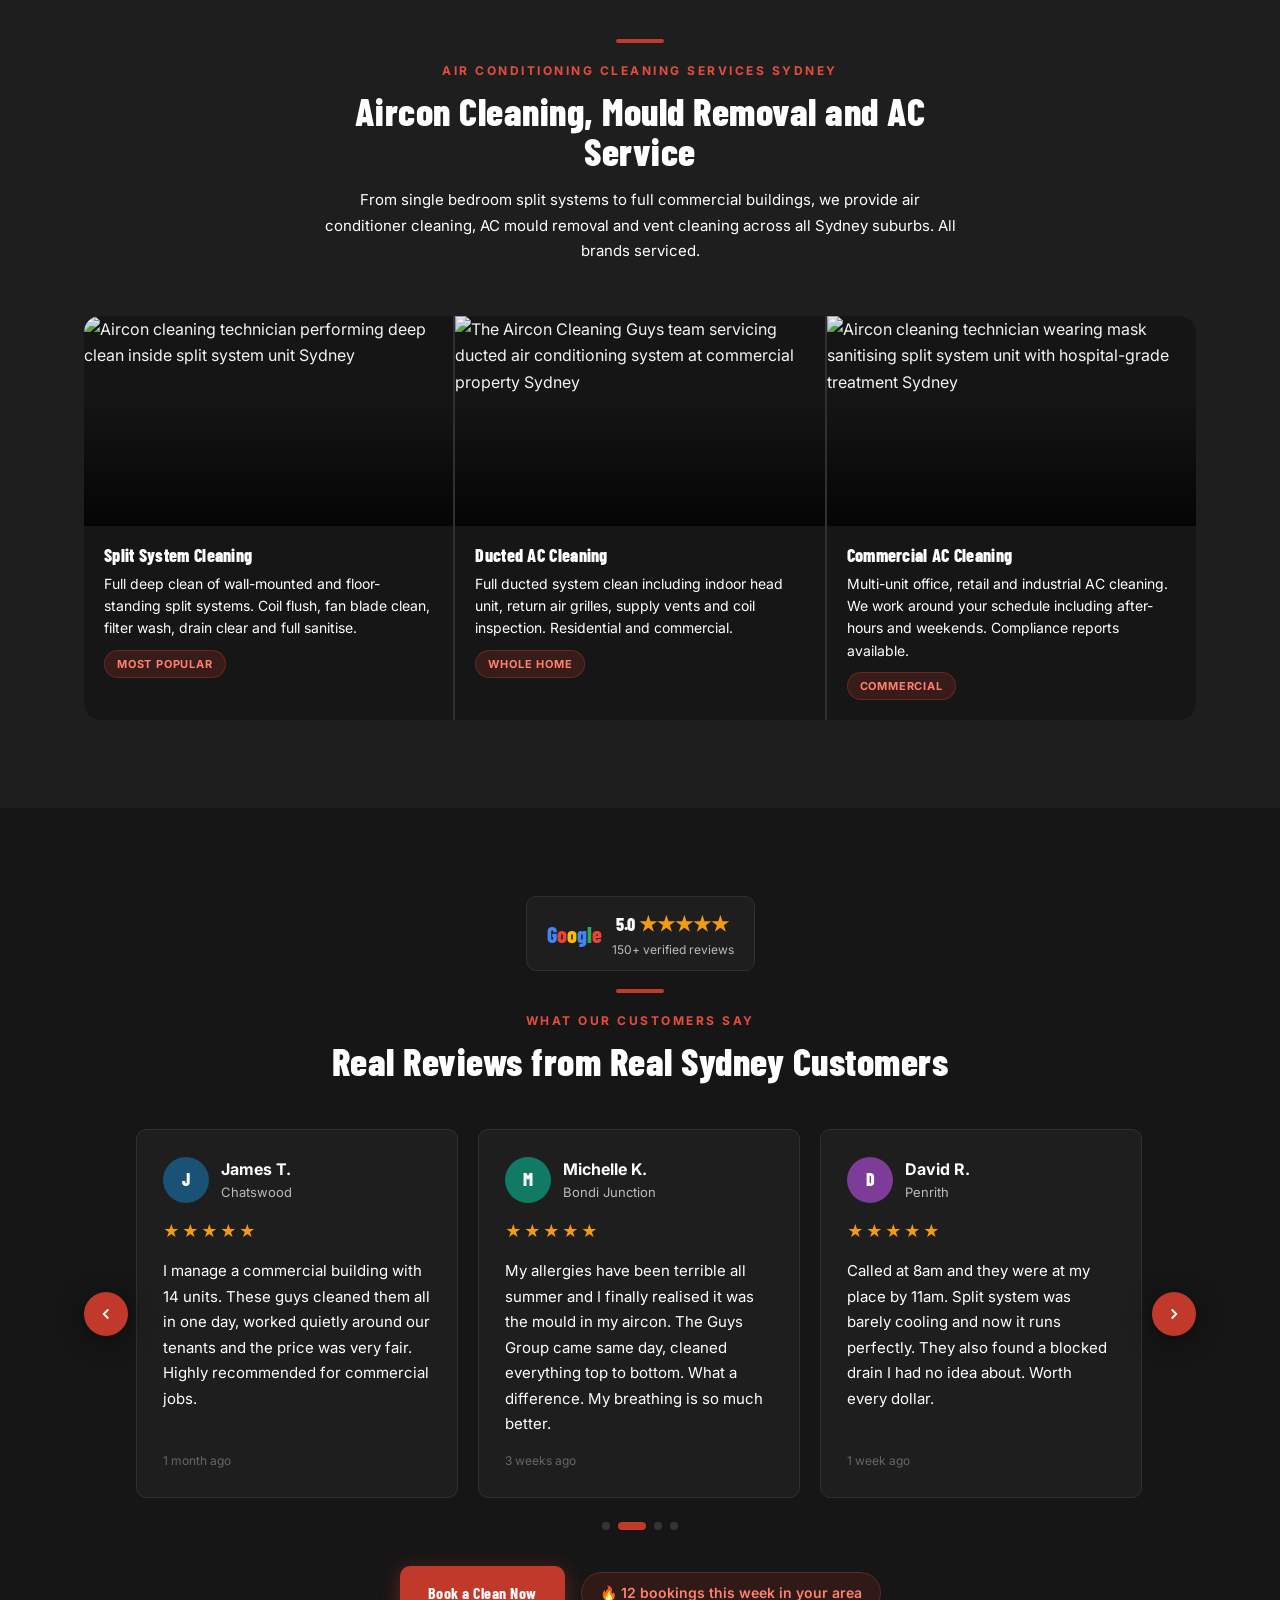
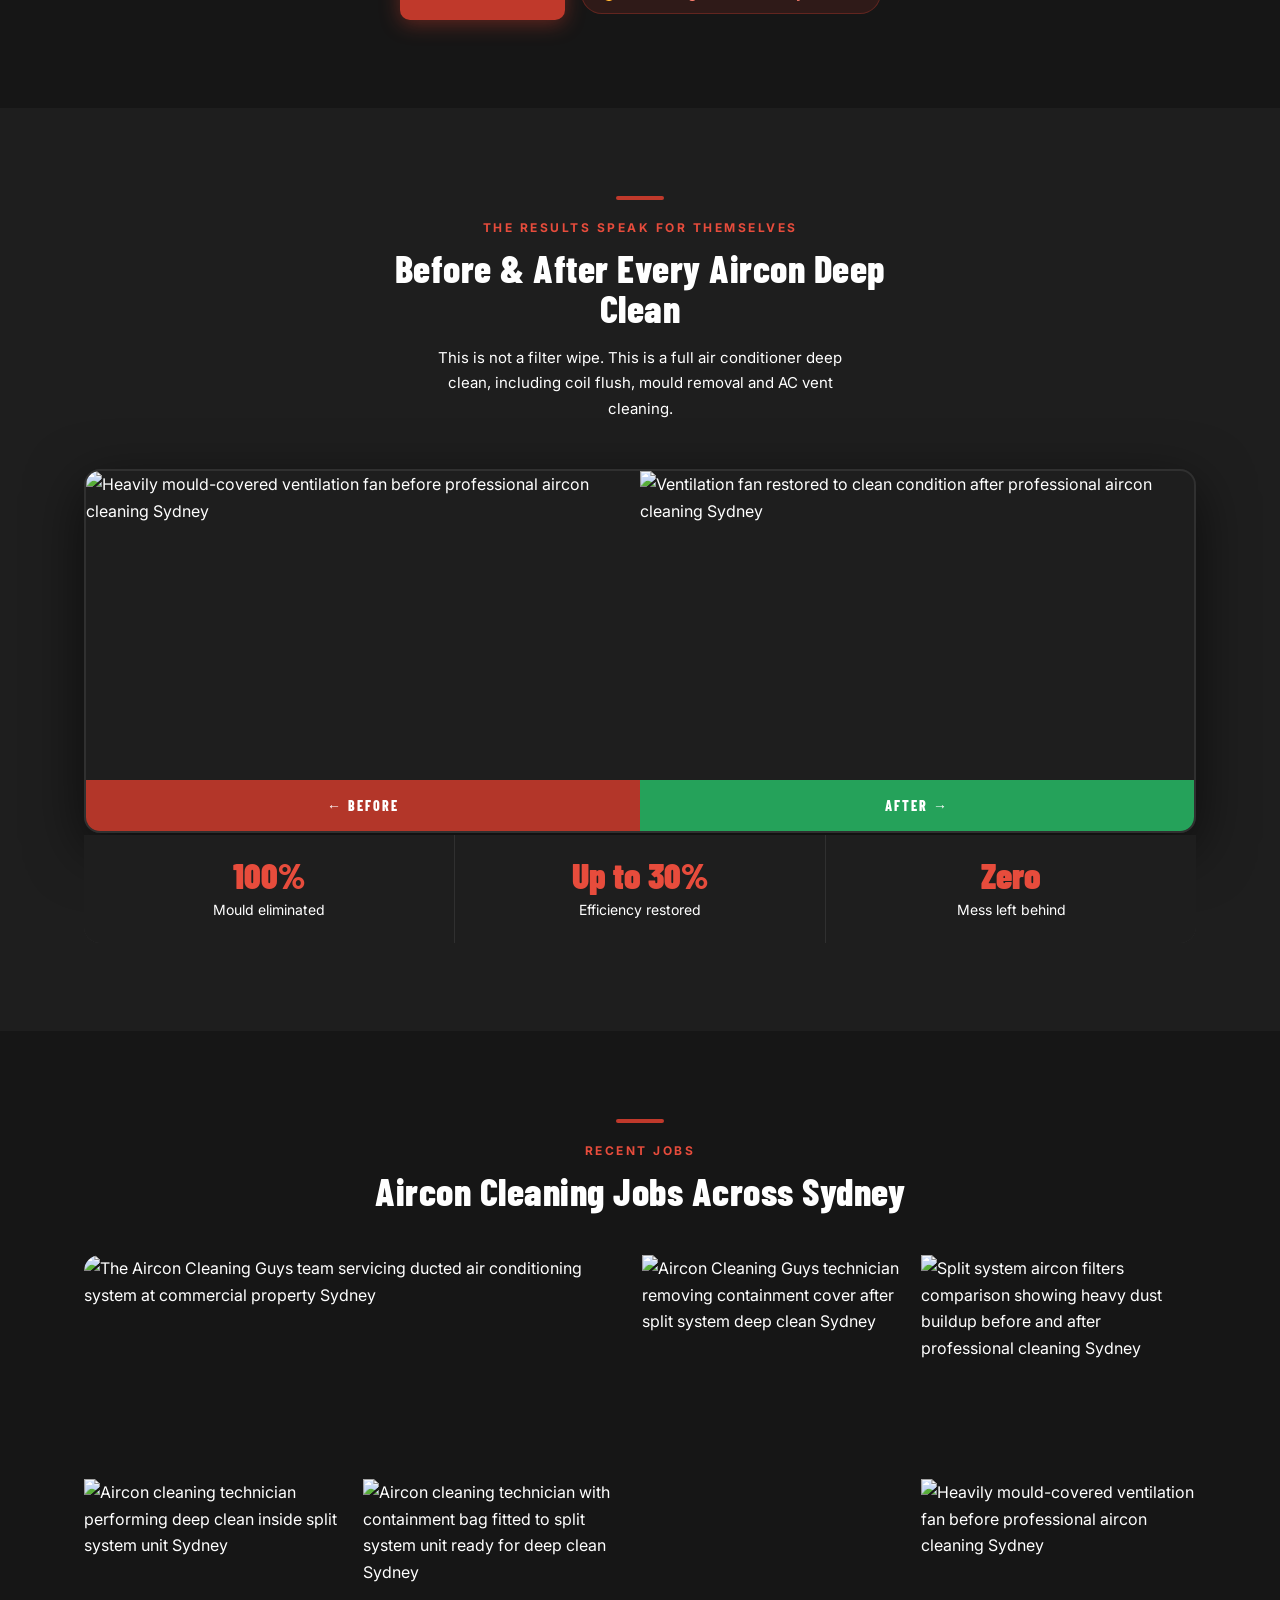
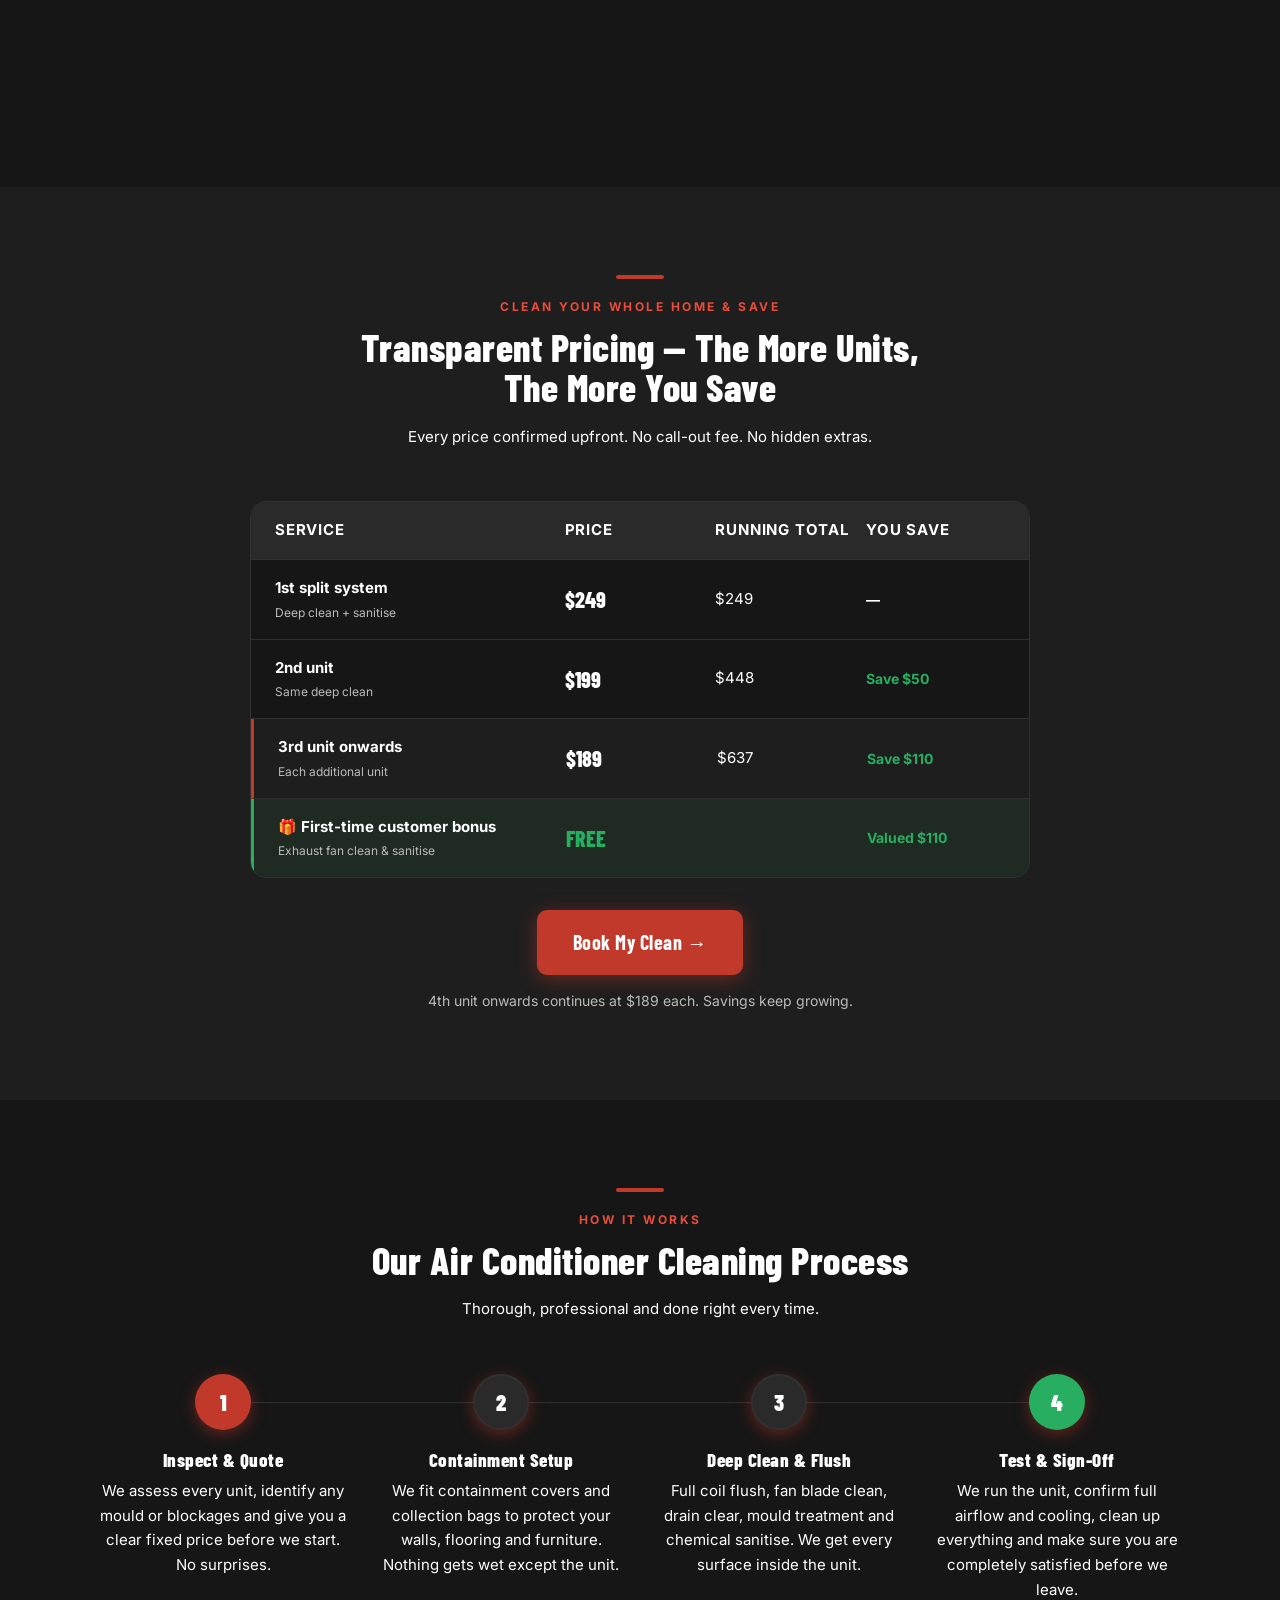
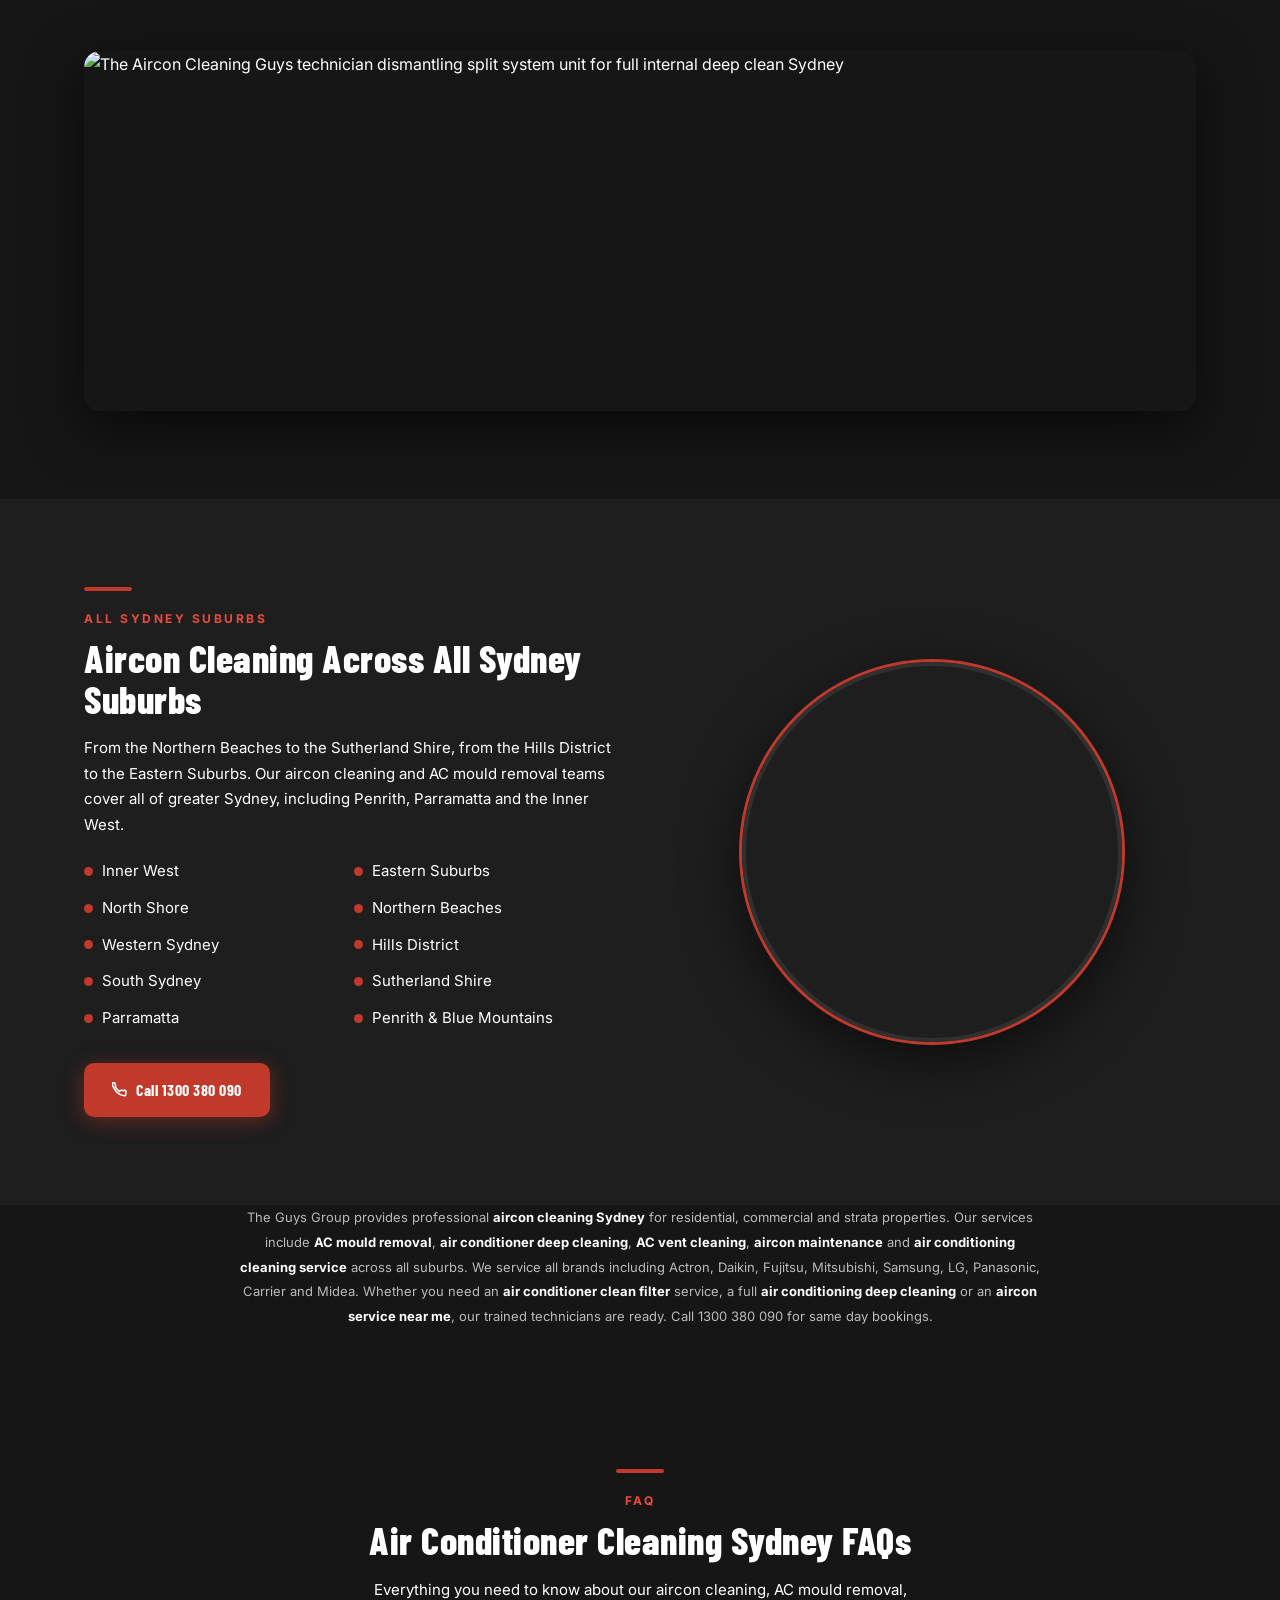
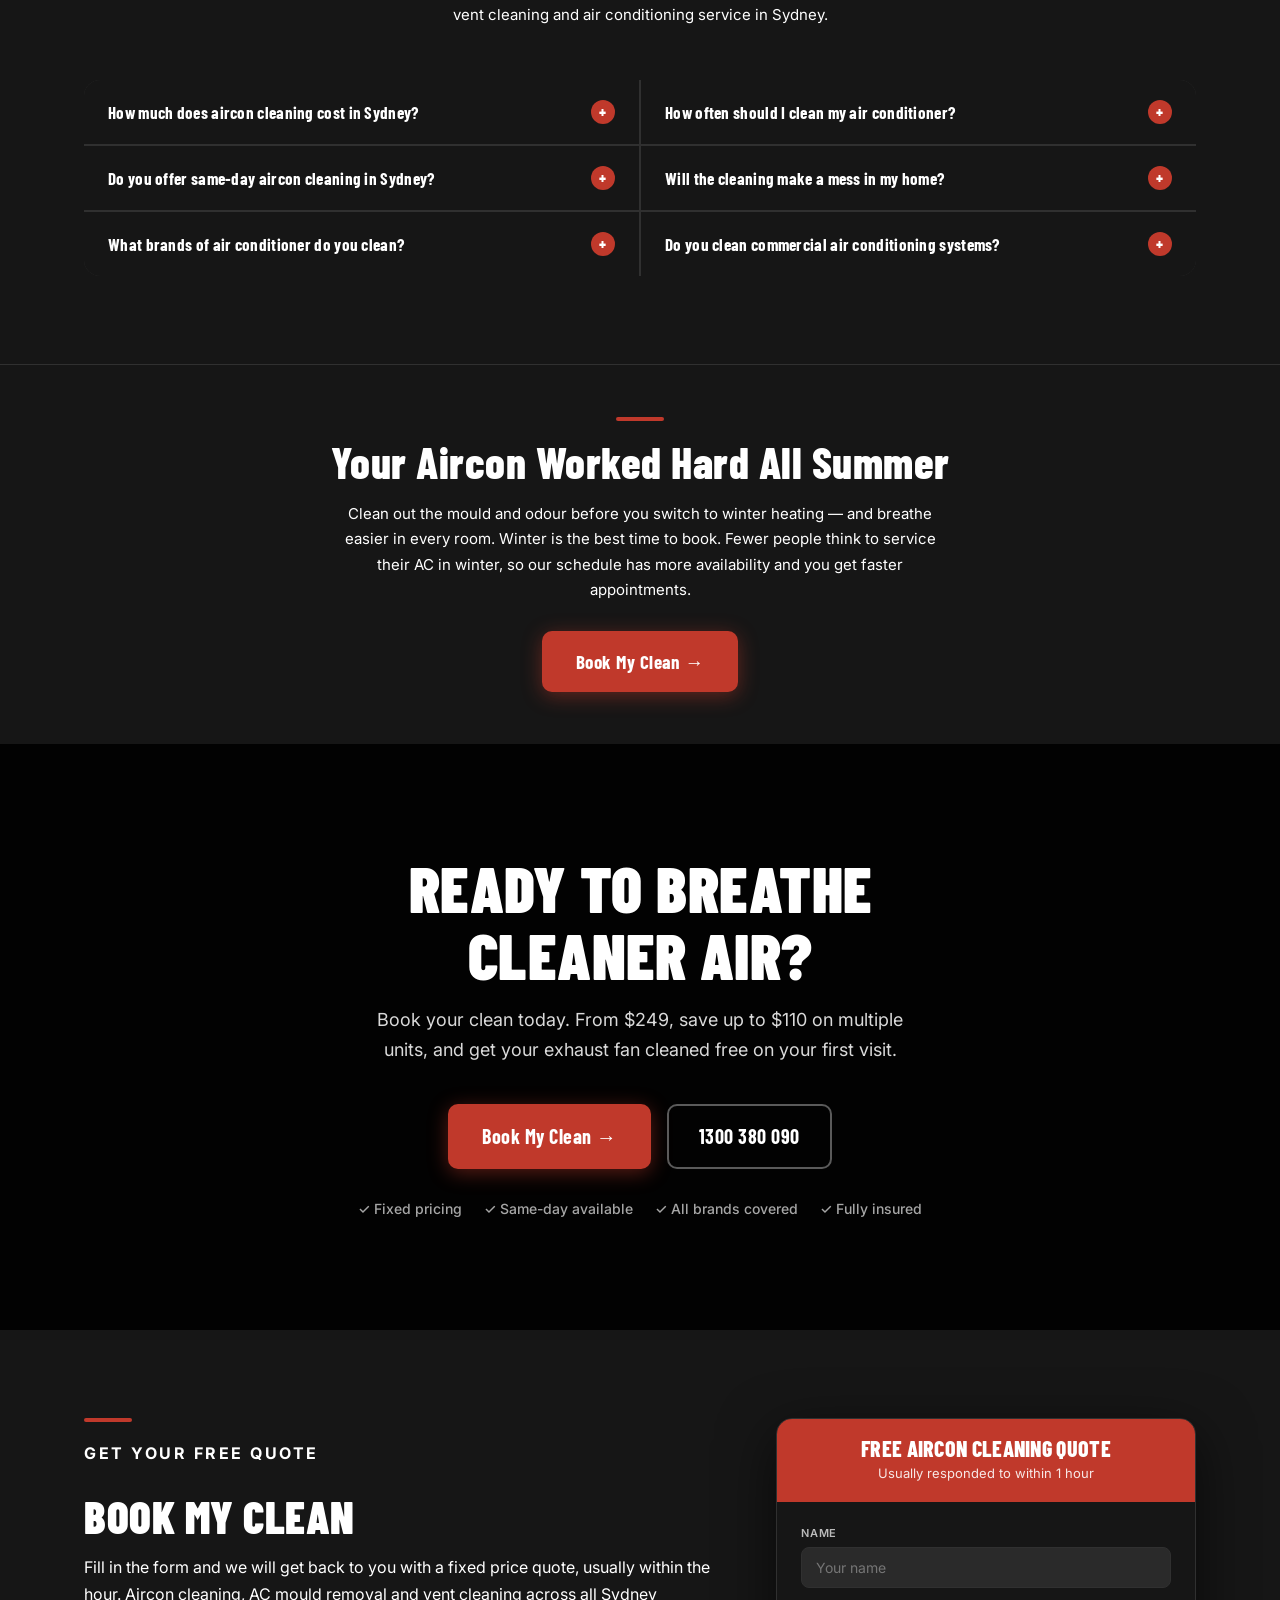
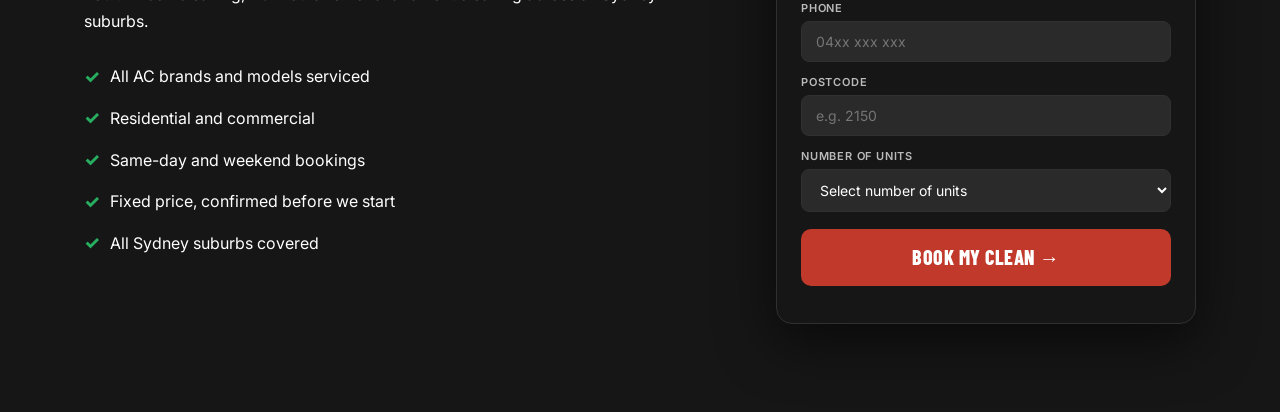
==== commit bcfdca04: "Reduce font sizes, force button white color, mobile verified" ====
--- a/aircon-cleaning.html
+++ b/aircon-cleaning.html
@@ -26,8 +26,8 @@
 a{text-decoration:none;color:inherit}
 .container{width:100%;max-width:1160px;margin:0 auto;padding:0 24px;box-sizing:border-box}
 .eyebrow{font-size:12px;font-weight:700;letter-spacing:2.5px;text-transform:uppercase;color:var(--red-light);margin-bottom:10px;font-family:'Inter',sans-serif}
-.heading{font-size:clamp(30px,4vw,52px);font-weight:800;margin-bottom:16px}
-.subtext{font-size:17px;color:var(--white);line-height:1.7;font-weight:400}
+.heading{font-size:clamp(22px,3vw,40px);font-weight:800;margin-bottom:16px}
+.subtext{font-size:15px;color:var(--white);line-height:1.7;font-weight:400}
 .section{padding:88px 0;overflow-x:hidden}
 .section-dark{background:var(--dark2);overflow-x:hidden}
 .section-mid{background:var(--dark3);overflow-x:hidden}
@@ -52,19 +52,19 @@
 .hero-tag{display:inline-flex;align-items:center;gap:8px;border:1px solid rgba(192,57,43,0.55);color:#FF8070;font-size:11px;font-weight:700;padding:6px 14px;border-radius:50px;margin-bottom:20px;letter-spacing:1.5px;text-transform:uppercase;font-family:'Inter',sans-serif;background:rgba(192,57,43,0.12)}
 .live-dot{width:7px;height:7px;background:#E74C3C;border-radius:50%;animation:pulse 1.8s infinite}
 @keyframes pulse{0%,100%{opacity:1;transform:scale(1)}50%{opacity:.4;transform:scale(1.4)}}
-.hero h1{font-size:clamp(48px,7vw,88px);font-weight:900;color:white;margin-bottom:6px;line-height:.95;text-transform:uppercase}
+.hero h1{font-size:clamp(36px,5vw,68px);font-weight:900;color:white;margin-bottom:6px;line-height:.95;text-transform:uppercase}
 .hero h1 .red{color:var(--red-light)}
-.hero-sub{font-size:18px;color:rgba(255,255,255,0.88);margin-bottom:32px;max-width:520px;line-height:1.7;margin-top:16px}
+.hero-sub{font-size:16px;color:rgba(255,255,255,0.88);margin-bottom:32px;max-width:520px;line-height:1.7;margin-top:16px}
 .hero-pills{display:flex;flex-wrap:wrap;gap:10px;margin-bottom:32px}
 .pill{display:flex;align-items:center;gap:7px;background:rgba(255,255,255,0.07);border:1px solid rgba(255,255,255,0.14);border-radius:50px;padding:8px 16px;color:var(--white);font-size:14px;font-weight:500}
 .pill-tick{color:#27AE60;font-weight:800;font-size:15px}
 .hero-btns{display:flex;align-items:center;gap:14px;flex-wrap:wrap;margin-bottom:44px}
-.btn-red{display:inline-flex;align-items:center;gap:9px;background:var(--red);color:white;font-family:'Barlow Condensed',sans-serif;font-weight:700;font-size:18px;letter-spacing:.5px;padding:14px 28px;border-radius:var(--radius);transition:all .2s;box-shadow:0 4px 20px rgba(192,57,43,0.45)}
+.btn-red{display:inline-flex;align-items:center;gap:9px;background:var(--red);color:#ffffff !important;font-family:'Barlow Condensed',sans-serif;font-weight:700;font-size:16px;letter-spacing:.5px;padding:14px 28px;border-radius:var(--radius);transition:all .2s;box-shadow:0 4px 20px rgba(192,57,43,0.45)}
 .btn-red:hover{background:var(--red-dark);transform:translateY(-2px)}
-.btn-ghost{display:inline-flex;align-items:center;gap:9px;background:transparent;border:2px solid rgba(255,255,255,0.35);color:white;font-family:'Barlow Condensed',sans-serif;font-weight:700;font-size:18px;letter-spacing:.5px;padding:12px 24px;border-radius:var(--radius);transition:all .2s}
+.btn-ghost{display:inline-flex;align-items:center;gap:9px;background:transparent;border:2px solid rgba(255,255,255,0.35);color:white;font-family:'Barlow Condensed',sans-serif;font-weight:700;font-size:16px;letter-spacing:.5px;padding:12px 24px;border-radius:var(--radius);transition:all .2s}
 .btn-ghost:hover{border-color:white;background:rgba(255,255,255,0.1)}
 .hero-stats{display:flex;gap:32px;flex-wrap:wrap}
-.h-stat .n{font-family:'Barlow Condensed',sans-serif;font-weight:900;font-size:36px;color:var(--red-light);line-height:1}
+.h-stat .n{font-family:'Barlow Condensed',sans-serif;font-weight:900;font-size:30px;color:var(--red-light);line-height:1}
 .h-stat .l{font-size:13px;color:rgba(255,255,255,0.7);margin-top:3px}
 
 /* FORM */
@@ -80,7 +80,7 @@
 .fr select option{background:var(--mid);color:white}
 .fr textarea{resize:vertical;min-height:60px}
 .fg{display:grid;grid-template-columns:1fr 1fr;gap:11px}
-.btn-submit{width:100%;background:var(--red);color:white;font-family:'Barlow Condensed',sans-serif;font-weight:800;font-size:18px;letter-spacing:.5px;padding:14px;border:none;border-radius:var(--radius);cursor:pointer;margin-top:6px;transition:all .2s}
+.btn-submit{width:100%;background:var(--red);color:#ffffff !important;font-family:'Barlow Condensed',sans-serif;font-weight:800;font-size:18px;letter-spacing:.5px;padding:14px;border:none;border-radius:var(--radius);cursor:pointer;margin-top:6px;transition:all .2s}
 .btn-submit:hover{background:var(--red-dark);transform:translateY(-1px)}
 .form-note{text-align:center;font-size:11px;color:var(--muted);margin-top:8px}
 
@@ -99,20 +99,23 @@
 .video-mobile iframe{width:100%;aspect-ratio:9/16;display:block;border:0}
 @media(max-width:640px){
   html,body{overflow-x:hidden;max-width:100vw}
-  *{max-width:100%}.video-wrap{display:none}.video-mobile{display:block}}
+  *{max-width:100%}.video-wrap{display:none}.video-mobile{display:block}
+  .svc-grid,.proc-grid{grid-template-columns:1fr}
+  .fg{grid-template-columns:1fr}
+}
 
 /* WHY */
 .why-grid{display:grid;grid-template-columns:1fr 1fr;gap:60px;align-items:center}
 .why-img-wrap{position:relative;border-radius:var(--radius-lg);overflow:hidden;box-shadow:var(--shadow-lg)}
 .why-img-wrap img{width:100%;height:480px;object-fit:cover;object-position:center top;display:block}
 @media(max-width:960px){.hero-inner{display:flex;flex-direction:column}.hero-inner .form-card{width:100%;max-width:100%}}
-.why-badge{position:absolute;bottom:24px;right:24px;background:var(--red);color:white;font-family:'Barlow Condensed',sans-serif;font-weight:800;font-size:15px;padding:16px 22px;border-radius:var(--radius);text-align:center;line-height:1.3;box-shadow:var(--shadow)}
+.why-badge{position:absolute;bottom:24px;right:24px;background:var(--red);color:#ffffff !important;font-family:'Barlow Condensed',sans-serif;font-weight:800;font-size:15px;padding:16px 22px;border-radius:var(--radius);text-align:center;line-height:1.3;box-shadow:var(--shadow)}
 .why-badge .big{display:block;font-size:32px;line-height:1}
 .why-list{list-style:none;display:flex;flex-direction:column;gap:20px;margin-top:28px}
 .why-item{display:flex;align-items:flex-start;gap:16px;padding:18px;background:var(--dark3);border-radius:12px;border-left:3px solid var(--red);transition:transform .15s}
 .why-item:hover{transform:translateX(5px)}
-.wi-num{font-family:'Barlow Condensed',sans-serif;font-weight:900;font-size:22px;color:var(--red-light);min-width:32px;line-height:1;padding-top:2px}
-.wi-text strong{display:block;font-size:17px;font-weight:700;color:white;margin-bottom:5px}
+.wi-num{font-family:'Barlow Condensed',sans-serif;font-weight:900;font-size:19px;color:var(--red-light);min-width:32px;line-height:1;padding-top:2px}
+.wi-text strong{display:block;font-size:15px;font-weight:700;color:white;margin-bottom:5px}
 .wi-text span{font-size:15px;color:var(--white);line-height:1.6}
 
 /* SERVICES */
@@ -124,8 +127,8 @@
 .svc-img img{width:100%;height:100%;object-fit:cover;display:block;transition:transform .45s}
 .svc-overlay{position:absolute;inset:0;background:linear-gradient(to top,rgba(0,0,0,0.8) 0%,rgba(0,0,0,0.05) 60%)}
 .svc-body{padding:20px}
-.svc-body h3{font-family:'Barlow Condensed',sans-serif;font-size:20px;font-weight:800;color:white;margin-bottom:8px;letter-spacing:.3px}
-.svc-body p{font-size:15px;color:var(--white);line-height:1.6}
+.svc-body h3{font-family:'Barlow Condensed',sans-serif;font-size:18px;font-weight:800;color:white;margin-bottom:8px;letter-spacing:.3px}
+.svc-body p{font-size:14px;color:var(--white);line-height:1.6}
 .svc-tag{display:inline-block;margin-top:10px;background:rgba(192,57,43,0.2);color:#FF8070;font-size:11px;font-weight:700;padding:4px 12px;border-radius:50px;border:1px solid rgba(192,57,43,0.35);letter-spacing:.8px;text-transform:uppercase;font-family:'Inter',sans-serif}
 
 /* REVIEWS */
@@ -156,7 +159,7 @@
 .g-count{font-size:12px;color:var(--muted)}
 .g-stars{color:#F39C12;font-size:20px}
 .rev-btns{display:flex;align-items:center;justify-content:center;gap:16px;margin-top:36px;flex-wrap:wrap}
-.btn-outline-white{display:inline-flex;align-items:center;gap:9px;border:2px solid var(--border);color:var(--white);font-family:'Barlow Condensed',sans-serif;font-weight:700;font-size:18px;letter-spacing:.5px;padding:12px 22px;border-radius:var(--radius);transition:all .2s}
+.btn-outline-white{display:inline-flex;align-items:center;gap:9px;border:2px solid var(--border);color:#ffffff;font-family:'Barlow Condensed',sans-serif;font-weight:700;font-size:18px;letter-spacing:.5px;padding:12px 22px;border-radius:var(--radius);transition:all .2s}
 .btn-outline-white:hover{border-color:var(--red-light);color:var(--red-light)}
 .urgency-tag{background:rgba(192,57,43,0.15);border:1px solid rgba(192,57,43,0.35);color:#FF8070;border-radius:50px;padding:8px 18px;font-size:14px;font-weight:600}
 
@@ -194,9 +197,9 @@
 .pc-feats li{display:flex;align-items:center;gap:9px;font-size:15px;color:rgba(255,255,255,0.9)}
 .pfc{color:#27AE60;font-weight:800;font-size:16px}
 .pc.feat .pfc{color:rgba(255,255,255,0.95)}
-.btn-price{width:100%;background:var(--dark);color:white;font-family:'Barlow Condensed',sans-serif;font-weight:700;font-size:18px;letter-spacing:.5px;padding:13px;border:1px solid var(--border);border-radius:var(--radius);cursor:pointer;transition:all .2s}
+.btn-price{width:100%;background:var(--dark);color:#ffffff;font-family:'Barlow Condensed',sans-serif;font-weight:700;font-size:18px;letter-spacing:.5px;padding:13px;border:1px solid var(--border);border-radius:var(--radius);cursor:pointer;transition:all .2s}
 .btn-price:hover{background:var(--red);border-color:var(--red)}
-.pc.feat .btn-price{background:white;color:var(--red);border:none}
+.pc.feat .btn-price{background:white;color:white;border:none}
 .pc.feat .btn-price:hover{background:var(--dark);color:white}
 .pricing-note{text-align:center;font-size:14px;color:var(--white);margin-top:20px}
 
@@ -257,7 +260,7 @@
 
 /* FLOAT */
 .float-cta{position:fixed;bottom:24px;right:24px;z-index:900;animation:slideup .7s ease-out}
-.float-btn{display:flex;align-items:center;gap:10px;background:var(--red);color:white;font-family:'Barlow Condensed',sans-serif;font-weight:700;font-size:16px;letter-spacing:.3px;padding:14px 22px;border-radius:var(--radius);box-shadow:0 6px 28px rgba(192,57,43,0.55);transition:all .2s}
+.float-btn{display:flex;align-items:center;gap:10px;background:var(--red);color:#ffffff !important;font-family:'Barlow Condensed',sans-serif;font-weight:700;font-size:16px;letter-spacing:.3px;padding:14px 22px;border-radius:var(--radius);box-shadow:0 6px 28px rgba(192,57,43,0.55);transition:all .2s}
 .float-btn:hover{background:var(--red-dark);transform:translateY(-2px)}
 @keyframes slideup{0%{transform:translateY(80px);opacity:0}80%{transform:translateY(-4px)}100%{transform:translateY(0);opacity:1}}
 
@@ -290,7 +293,7 @@
   .gallery-grid{grid-template-columns:1fr 1fr;grid-auto-rows:150px}
   .fg{grid-template-columns:1fr}
   .btn-red,.btn-ghost{width:100%;justify-content:center;font-size:16px}
-  .hero h1{font-size:48px}
+  .hero h1{font-size:38px}
   .hero-sub{font-size:16px}
   .hero-pills{gap:8px}
   .pill{font-size:13px;padding:7px 12px}
@@ -351,6 +354,7 @@
     .st-head div:nth-child(3),.st-row div:nth-child(3){display:none}
     .st-head{font-size:11px}
   }
+  a.btn-red,a.btn-ghost,button.btn-red,button.btn-ghost,.btn-red,.btn-ghost{color:#ffffff !important}
 </style>
 </head>
 <body>
@@ -374,7 +378,7 @@
           <div class="pill"><span class="pill-tick">&#10003;</span> Non-toxic, pet &amp; child safe</div>
         </div>
         <div class="hero-btns">
-          <a href="#quote" class="btn-red" style="font-size:20px;padding:16px 32px">Book My Clean &#8594;</a>
+          <a href="#quote" class="btn-red" style="font-size:16px;padding:14px 28px">Book My Clean &#8594;</a>
           <a href="tel:1300380090" class="btn-ghost">
             <svg width="15" height="15" viewBox="0 0 24 24" fill="none" stroke="currentColor" stroke-width="2.5"><path d="M22 16.92v3a2 2 0 01-2.18 2 19.79 19.79 0 01-8.63-3.07A19.5 19.5 0 013.07 9.81 19.79 19.79 0 010 1.19h3a2 2 0 012 1.72 13.1 13.1 0 00.67 2.95 2 2 0 01-.45 2.11L6.09 8.91a16 16 0 006 6l1.19-1.19a2 2 0 012.11-.45 13.1 13.1 0 002.95.67A2 2 0 0122 16.92z"/></svg>
             1300 380 090
@@ -420,7 +424,7 @@
       </select>
     </div>
     <div class="elementor-field-group elementor-col-100 e-form__buttons">
-      <button type="submit" class="elementor-button elementor-size-sm btn-submit" style="width:100%;background:var(--red);color:white;font-family:'Barlow Condensed',sans-serif;font-weight:800;font-size:20px;letter-spacing:.5px;padding:16px;border:none;border-radius:var(--radius);cursor:pointer;margin-top:6px;">
+      <button type="submit" class="elementor-button elementor-size-sm btn-submit" style="width:100%;background:var(--red);color:#ffffff !important;font-family:'Barlow Condensed',sans-serif;font-weight:800;font-size:20px;letter-spacing:.5px;padding:16px;border:none;border-radius:var(--radius);cursor:pointer;margin-top:6px;">
         BOOK MY CLEAN &#8594;
       </button>
     </div>
@@ -924,7 +928,7 @@
       </select>
     </div>
     <div class="elementor-field-group elementor-col-100 e-form__buttons">
-      <button type="submit" class="elementor-button elementor-size-sm btn-submit" style="width:100%;background:var(--red);color:white;font-family:'Barlow Condensed',sans-serif;font-weight:800;font-size:20px;letter-spacing:.5px;padding:16px;border:none;border-radius:var(--radius);cursor:pointer;margin-top:6px;">
+      <button type="submit" class="elementor-button elementor-size-sm btn-submit" style="width:100%;background:var(--red);color:#ffffff !important;font-family:'Barlow Condensed',sans-serif;font-weight:800;font-size:20px;letter-spacing:.5px;padding:16px;border:none;border-radius:var(--radius);cursor:pointer;margin-top:6px;">
         BOOK MY CLEAN &#8594;
       </button>
     </div>
